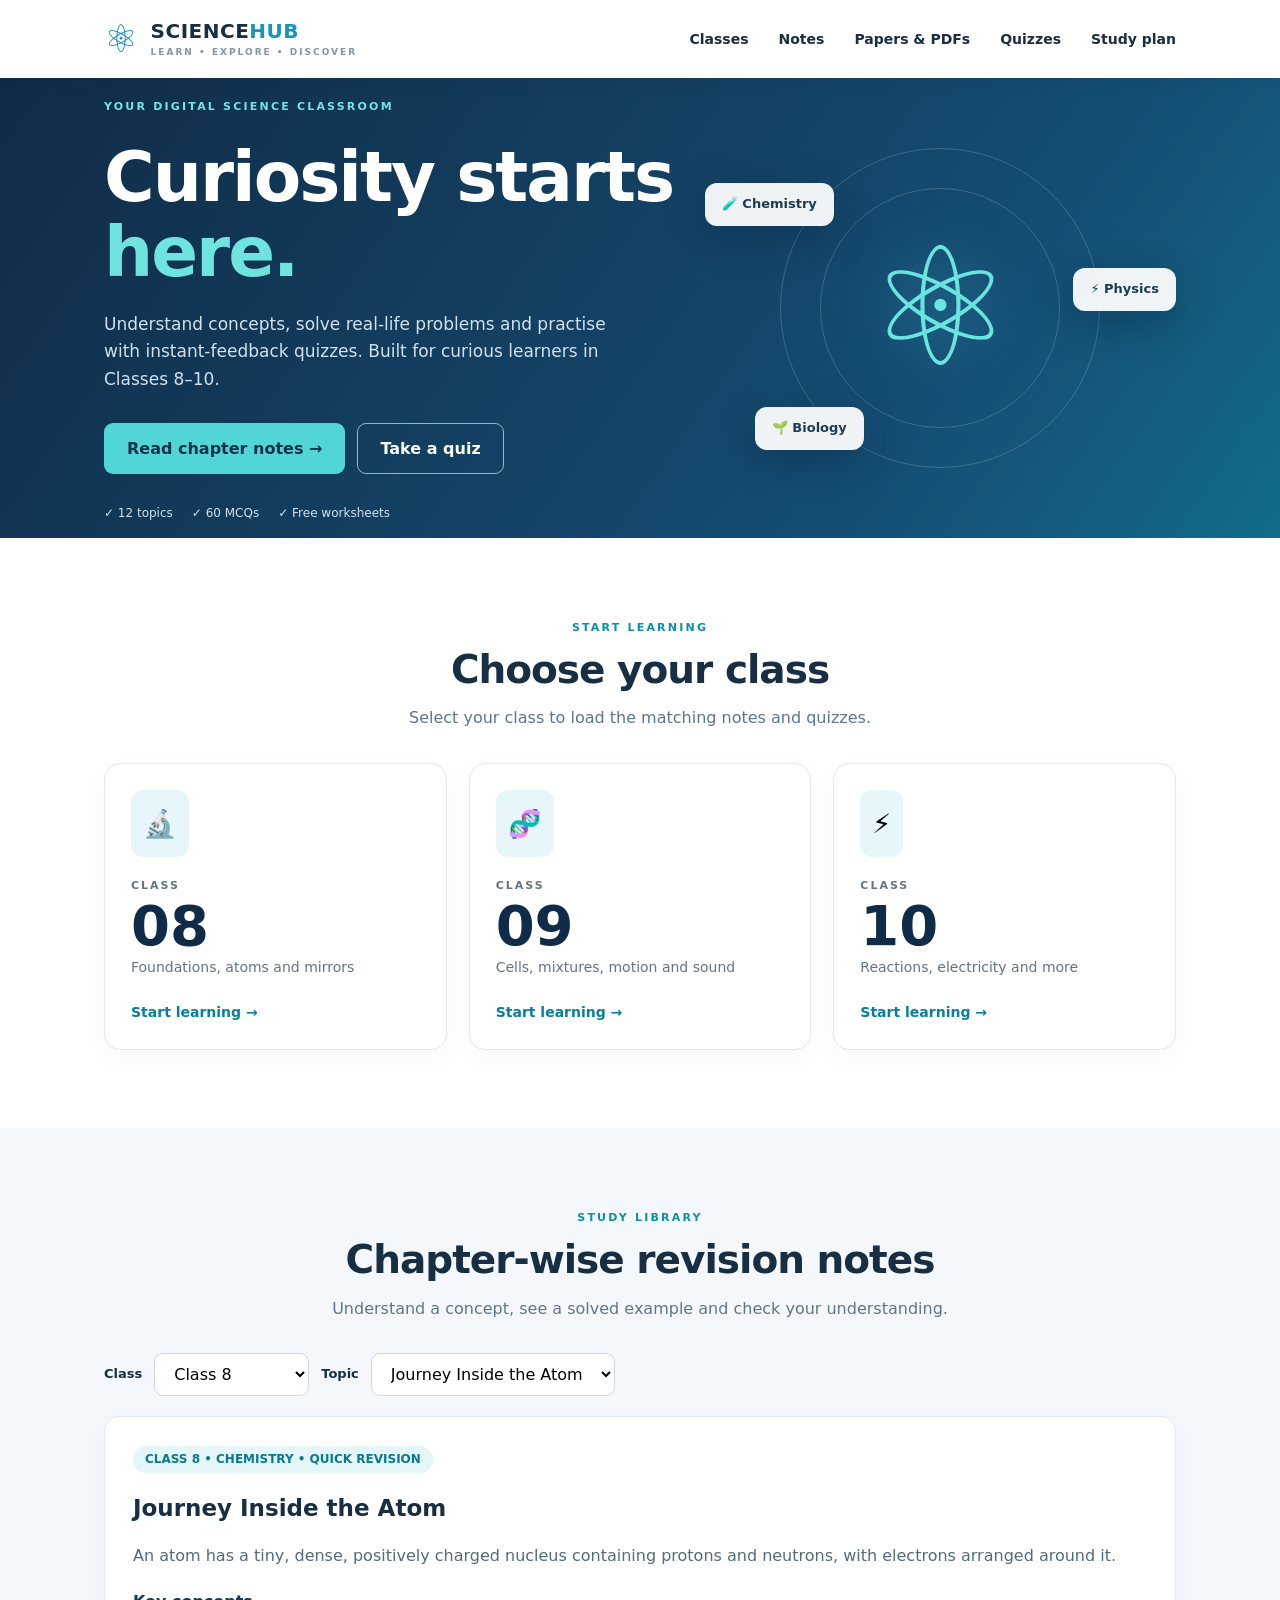
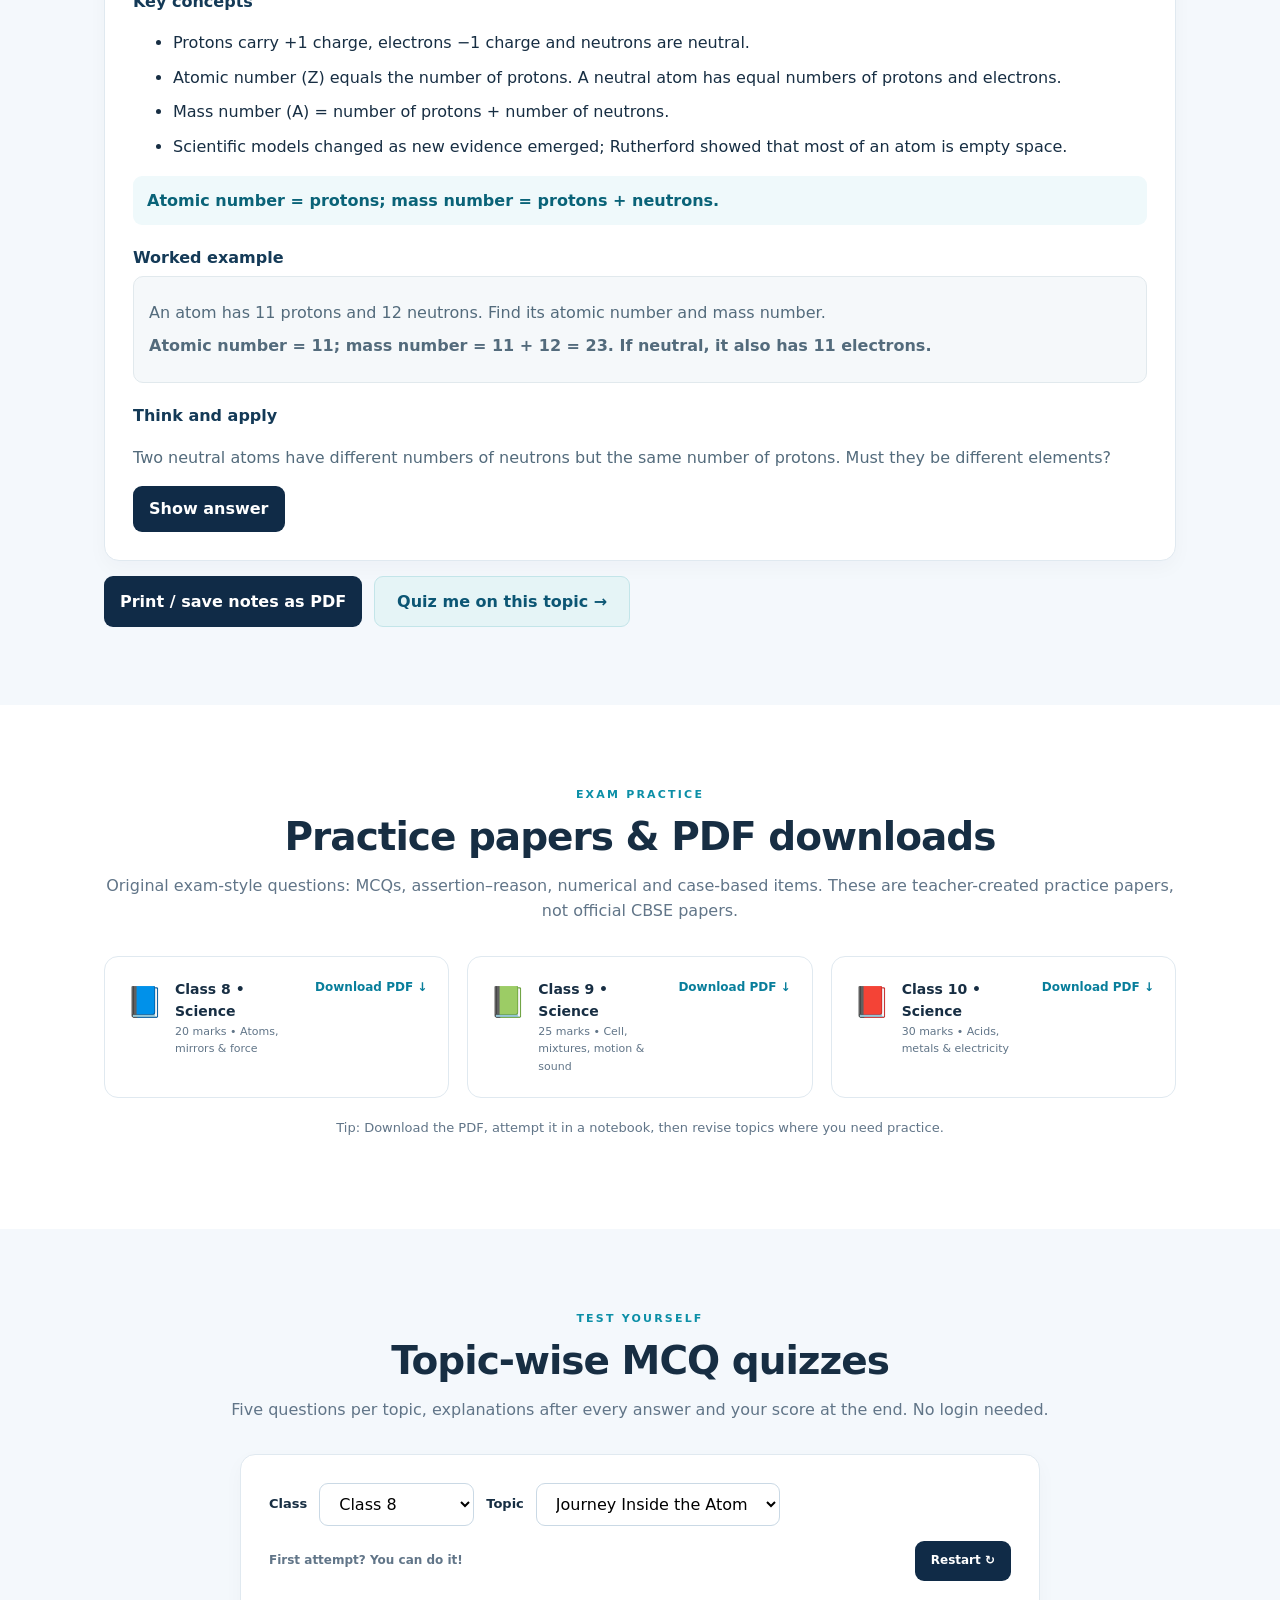
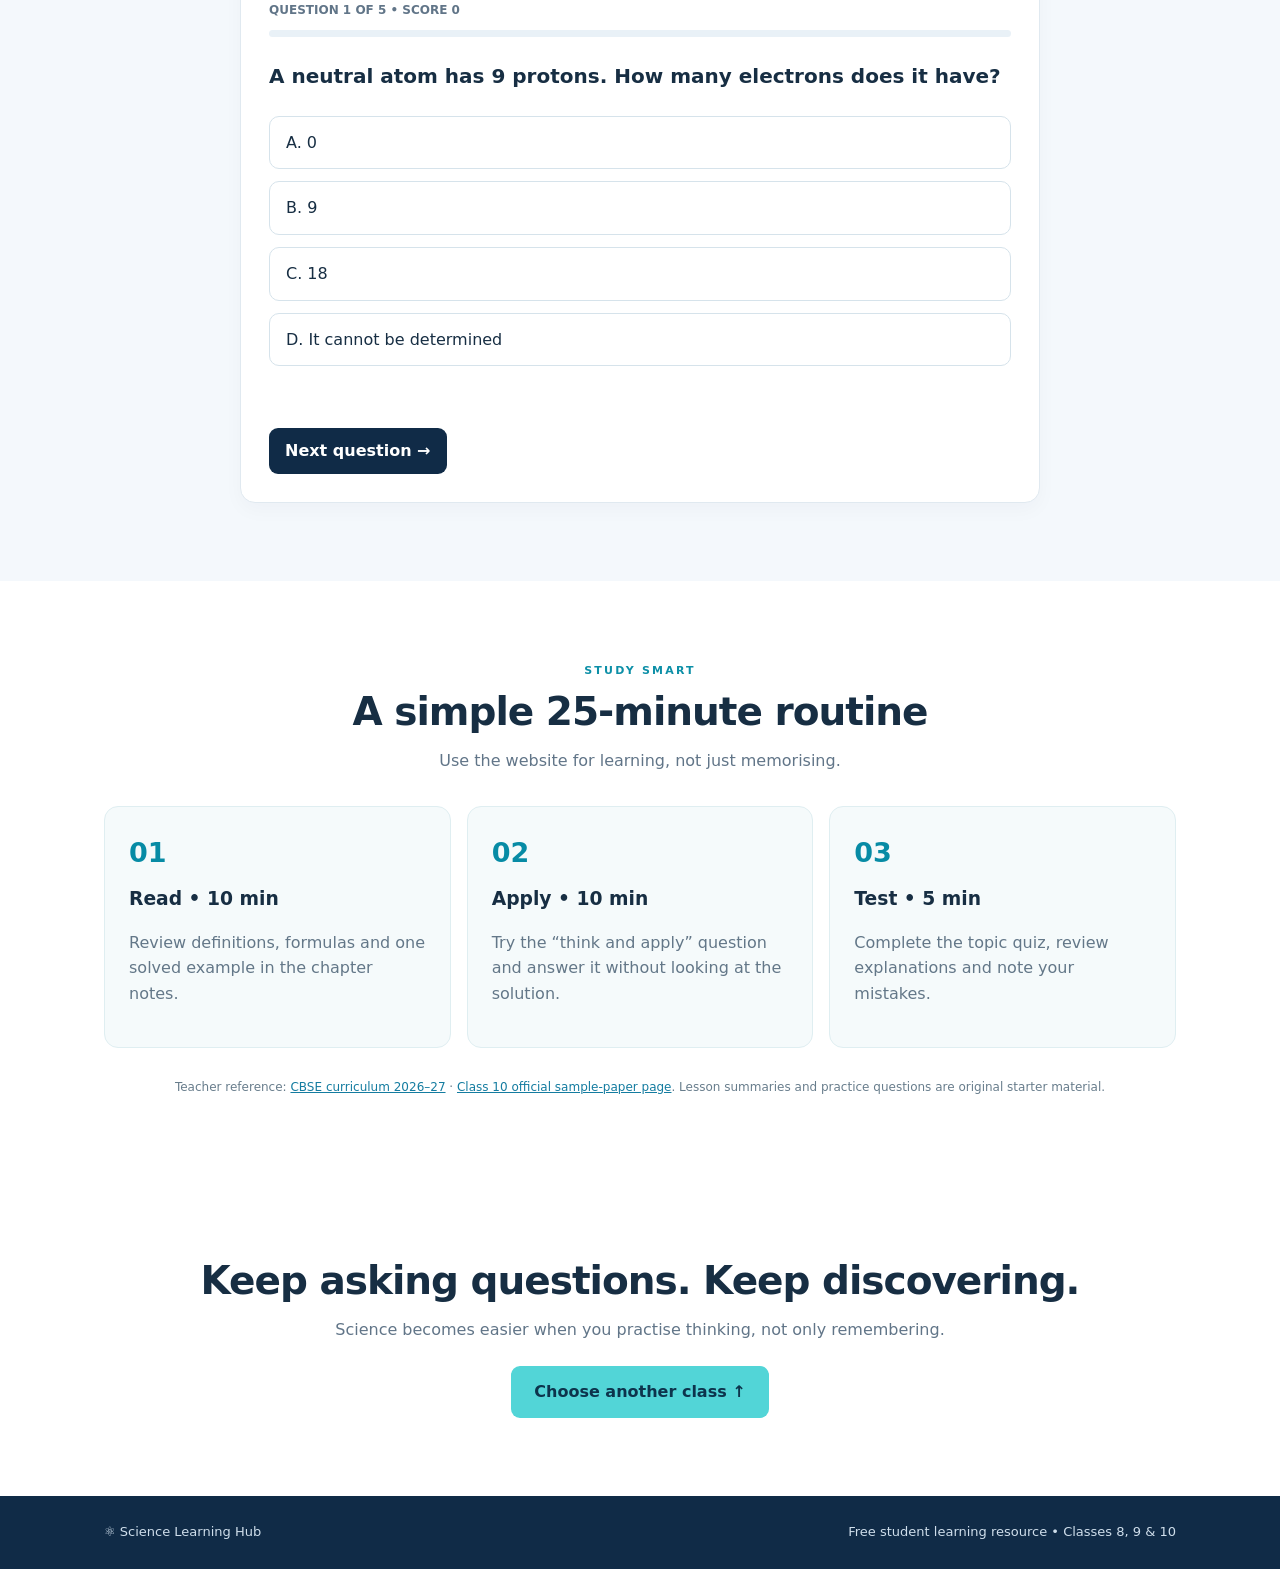
==== index.html @ fb741d49 "Add files via upload" ====
<!doctype html>
<html lang="en"><head><meta charset="utf-8"><meta name="viewport" content="width=device-width, initial-scale=1">
<meta name="theme-color" content="#102b47"><meta name="description" content="Free Science revision notes, original CBSE-style practice papers and interactive quizzes for Classes 8, 9 and 10.">
<title>Science Learning Hub | Classes 8, 9 and 10</title><link rel="stylesheet" href="style.css"></head>
<body>
<a class="skip" href="#classes">Skip to lessons</a>
<header class="top"><div class="wrap nav"><a class="brand" href="#home"><span class="brand-icon" aria-hidden="true">⚛</span><span>SCIENCE<span class="brand-light">HUB</span><small>LEARN • EXPLORE • DISCOVER</small></span></a><button class="menu" id="menu" type="button" aria-label="Toggle navigation" aria-expanded="false">☰</button><nav id="nav" aria-label="Main menu"><a href="#classes">Classes</a><a href="#notes">Notes</a><a href="#papers">Papers & PDFs</a><a href="#quizzes">Quizzes</a><a href="#plan">Study plan</a></nav></div></header>
<main id="home">
<section class="hero"><div class="wrap hero-inner"><div><span class="eyebrow">YOUR DIGITAL SCIENCE CLASSROOM</span><h1>Curiosity starts <em>here.</em></h1><p>Understand concepts, solve real-life problems and practise with instant-feedback quizzes. Built for curious learners in Classes 8–10.</p><div class="actions"><a class="btn primary" href="#notes">Read chapter notes →</a><a class="btn outline" href="#quizzes">Take a quiz</a></div><div class="hero-facts"><span>✓ 12 topics</span><span>✓ 60 MCQs</span><span>✓ Free worksheets</span></div></div><div class="hero-art" aria-hidden="true"><div class="orbit orbit1"></div><div class="orbit orbit2"></div><div class="atom">⚛</div><div class="float-card f1">🧪 Chemistry</div><div class="float-card f2">⚡ Physics</div><div class="float-card f3">🌱 Biology</div></div></div></section>
<section class="wrap section" id="classes"><div class="section-head"><span class="kicker">START LEARNING</span><h2>Choose your class</h2><p>Select your class to load the matching notes and quizzes.</p></div><div class="class-grid"><button type="button" class="class-card" data-class="8"><span class="class-icon">🔬</span><span class="class-label">CLASS</span><strong>08</strong><span>Foundations, atoms and mirrors</span><b>Start learning →</b></button><button type="button" class="class-card" data-class="9"><span class="class-icon">🧬</span><span class="class-label">CLASS</span><strong>09</strong><span>Cells, mixtures, motion and sound</span><b>Start learning →</b></button><button type="button" class="class-card" data-class="10"><span class="class-icon">⚡</span><span class="class-label">CLASS</span><strong>10</strong><span>Reactions, electricity and more</span><b>Start learning →</b></button></div></section>
<section class="band" id="notes"><div class="wrap section"><div class="section-head"><span class="kicker">STUDY LIBRARY</span><h2>Chapter-wise revision notes</h2><p>Understand a concept, see a solved example and check your understanding.</p></div><div class="toolbar"><label for="notesClass">Class</label><select id="notesClass"><option value="8">Class 8</option><option value="9">Class 9</option><option value="10">Class 10</option></select><label for="chapter">Topic</label><select id="chapter"></select></div><article class="content-card" id="notesContent" aria-live="polite"></article><div class="note-actions"><button class="btn small" type="button" id="printNotes">Print / save notes as PDF</button><button class="btn btn-subtle" type="button" id="quizThis">Quiz me on this topic →</button></div></div></section>
<section class="wrap section" id="papers"><div class="section-head"><span class="kicker">EXAM PRACTICE</span><h2>Practice papers & PDF downloads</h2><p>Original exam-style questions: MCQs, assertion–reason, numerical and case-based items. These are teacher-created practice papers, not official CBSE papers.</p></div><div class="paper-grid"><a class="paper-card" href="class8-practice.pdf" download><span>📘</span><div><strong>Class 8 • Science</strong><small>20 marks • Atoms, mirrors & force</small></div><b>Download PDF ↓</b></a><a class="paper-card" href="class9-practice.pdf" download><span>📗</span><div><strong>Class 9 • Science</strong><small>25 marks • Cell, mixtures, motion & sound</small></div><b>Download PDF ↓</b></a><a class="paper-card" href="class10-practice.pdf" download><span>📕</span><div><strong>Class 10 • Science</strong><small>30 marks • Acids, metals & electricity</small></div><b>Download PDF ↓</b></a></div><p class="paper-note">Tip: Download the PDF, attempt it in a notebook, then revise topics where you need practice.</p></section>
<section class="band" id="quizzes"><div class="wrap section"><div class="section-head"><span class="kicker">TEST YOURSELF</span><h2>Topic-wise MCQ quizzes</h2><p>Five questions per topic, explanations after every answer and your score at the end. No login needed.</p></div><div class="quiz-shell"><div class="toolbar"><label for="quizClass">Class</label><select id="quizClass"><option value="8">Class 8</option><option value="9">Class 9</option><option value="10">Class 10</option></select><label for="quizTopic">Topic</label><select id="quizTopic"></select></div><div class="quiz-meta"><span id="bestScore" aria-live="polite"></span><button class="btn small" type="button" id="restart">Restart ↻</button></div><div id="quizContent" aria-live="polite"></div></div></div></section>
<section class="wrap section" id="plan"><div class="section-head"><span class="kicker">STUDY SMART</span><h2>A simple 25-minute routine</h2><p>Use the website for learning, not just memorising.</p></div><div class="steps"><div><strong>01</strong><h3>Read • 10 min</h3><p>Review definitions, formulas and one solved example in the chapter notes.</p></div><div><strong>02</strong><h3>Apply • 10 min</h3><p>Try the “think and apply” question and answer it without looking at the solution.</p></div><div><strong>03</strong><h3>Test • 5 min</h3><p>Complete the topic quiz, review explanations and note your mistakes.</p></div></div><p class="sources">Teacher reference: <a href="https://cbseacademic.nic.in/curriculum_2027.html" target="_blank" rel="noopener noreferrer">CBSE curriculum 2026–27</a> · <a href="https://cbseacademic.nic.in/SQP_CLASSX_2026-27.html" target="_blank" rel="noopener noreferrer">Class 10 official sample-paper page</a>. Lesson summaries and practice questions are original starter material.</p></section>
<section class="closing wrap section"><h2>Keep asking questions. Keep discovering.</h2><p>Science becomes easier when you practise thinking, not only remembering.</p><a class="btn primary" href="#classes">Choose another class ↑</a></section>
</main><footer><div class="wrap foot"><span>⚛ Science Learning Hub</span><span>Free student learning resource • Classes 8, 9 & 10</span></div></footer>
<script src="script.js"></script></body></html>
---- style.css ----
:root{--navy:#102b47;--blue:#1865a6;--cyan:#55d3df;--ink:#172e43;--muted:#617588;--bg:#f4f8fc;--border:#e0e9f0}*{box-sizing:border-box}html{scroll-behavior:smooth}body{margin:0;color:var(--ink);font-family:Inter,ui-sans-serif,system-ui,-apple-system,Segoe UI,Arial,sans-serif;line-height:1.6}a{color:inherit;text-decoration:none}button,select{font:inherit}button{cursor:pointer}.wrap{max-width:1120px;margin:auto;padding:0 24px}.top{background:#fff;position:sticky;top:0;z-index:10;box-shadow:0 2px 18px #102b4710}.nav{height:78px;display:flex;align-items:center;justify-content:space-between}.brand{display:flex;align-items:center;gap:12px;font-size:20px;font-weight:900;letter-spacing:.5px;line-height:1}.brand-icon{font-size:38px;color:#0b8ac0}.brand-light{color:#1595b8}.brand small{display:block;font-size:9px;color:#8495a4;letter-spacing:2px;margin-top:7px}.nav nav{display:flex;gap:30px;font-size:14px;font-weight:650}.nav nav a:hover{color:var(--blue)}.menu{display:none;background:none;border:0;font-size:26px}.hero{background:linear-gradient(125deg,#102b47,#154d73 72%,#126c88);color:white;overflow:hidden}.hero-inner{display:grid;grid-template-columns:1.1fr .9fr;align-items:center;min-height:460px;gap:25px}.eyebrow,.kicker{font-size:11px;letter-spacing:2.2px;font-weight:800}.eyebrow{color:#74e4e5}.hero h1{font-size:clamp(42px,5.4vw,70px);line-height:1.08;letter-spacing:-2px;margin:22px 0}.hero h1 em{color:#6fe3df;font-style:normal}.hero p{font-size:17px;max-width:530px;color:#d0e2ef}.actions{display:flex;gap:12px;flex-wrap:wrap;margin:30px 0}.btn{border-radius:9px;padding:12px 22px;font-weight:750;display:inline-block;border:1px solid transparent}.btn.primary{background:#52d5d7;color:#0d344c}.btn.outline{border-color:#9bb4c9;color:white}.btn.small{padding:9px 15px;background:var(--navy);color:white}.hero-facts{display:flex;gap:19px;flex-wrap:wrap;font-size:12px;color:#d0e2ef}.hero-art{height:360px;position:relative;display:grid;place-items:center}.atom{font-size:165px;color:#6ae4e1;text-shadow:0 0 55px #49c7de70;z-index:1}.orbit{border:1px solid #ffffff2e;border-radius:50%;position:absolute;width:320px;height:320px}.orbit2{width:240px;height:240px}.float-card{position:absolute;background:#ffffffee;color:#1b3c54;padding:11px 17px;border-radius:12px;box-shadow:0 12px 40px #001b3050;font-size:13px;font-weight:800;z-index:2}.f1{top:55px;left:0}.f2{right:0;top:140px}.f3{bottom:38px;left:50px}.section{padding-top:75px;padding-bottom:78px;scroll-margin-top:75px}.section-head{text-align:center;margin-bottom:32px}.kicker{color:#0c8fa7}.section h2{font-size:clamp(28px,3.6vw,39px);line-height:1.2;margin:8px 0 12px;letter-spacing:-1px}.section-head p,.closing p{color:var(--muted);margin:0}.class-grid{display:grid;grid-template-columns:repeat(3,1fr);gap:22px}.class-card{border:1px solid var(--border);background:white;border-radius:16px;text-align:left;padding:26px;display:flex;flex-direction:column;align-items:flex-start;box-shadow:0 8px 26px #102b4708;transition:transform .2s,box-shadow .2s}.class-card:hover,.class-card:focus-visible{transform:translateY(-4px);box-shadow:0 14px 30px #102b471b}.class-icon{background:#e7f6fa;border-radius:12px;padding:12px;font-size:27px}.class-label{font-size:11px;color:var(--muted);font-weight:800;letter-spacing:2px;margin-top:20px}.class-card strong{font-size:56px;line-height:1.1;color:var(--navy)}.class-card>span:nth-last-child(2){color:var(--muted);font-size:14px}.class-card b{color:#087f9d;margin-top:22px;font-size:14px}.band{background:var(--bg)}.toolbar{display:flex;align-items:center;gap:12px;flex-wrap:wrap;margin-bottom:20px}.toolbar label{font-size:13px;font-weight:750}.toolbar select{border:1px solid #cad9e5;background:white;padding:10px 15px;border-radius:9px;min-width:155px;max-width:100%}.content-card,.quiz-shell{background:white;border:1px solid var(--border);border-radius:15px;padding:28px;box-shadow:0 7px 20px #102b4708}.content-card h3{font-size:23px;margin:0 0 12px}.content-card h4{margin-bottom:5px}.content-card p{color:#536b7c}.content-card li{margin:9px 0}.note-tag{display:inline-block;background:#e4f6f7;color:#087a90;border-radius:30px;padding:4px 12px;font-size:12px;font-weight:800;margin-bottom:12px}.paper-grid{display:grid;grid-template-columns:repeat(3,1fr);gap:18px}.paper-card{border:1px solid var(--border);padding:21px;border-radius:14px;display:flex;align-items:center;gap:12px;min-width:0}.paper-card:hover{border-color:#27a6b9;background:#f2fbfc}.paper-card>span{font-size:30px}.paper-card div{flex:1;min-width:0}.paper-card strong{display:block;font-size:14px}.paper-card small{display:block;color:var(--muted);font-size:11px}.paper-card b{color:#087e9b;font-size:12px;white-space:nowrap}.quiz-shell{max-width:800px;margin:auto}.quiz-progress{font-size:12px;color:var(--muted);font-weight:800;margin-bottom:10px}.progress-track{height:7px;background:#e9f1f7;border-radius:30px;overflow:hidden;margin-bottom:23px}.progress-fill{height:100%;background:#21afba;transition:width .2s}.question{font-size:20px;font-weight:800;margin-bottom:18px}.option{width:100%;text-align:left;background:white;border:1px solid #d6e3eb;border-radius:10px;padding:13px 16px;margin:6px 0;color:var(--ink)}.option:hover:not(:disabled){border-color:#139db3;background:#f2fcfc}.option.correct{background:#e2f7e8;border-color:#39a35a}.option.wrong{background:#fff0ed;border-color:#dd7566}.option:disabled{cursor:default}.feedback{margin:16px 0;font-weight:750}.feedback.good{color:#178144}.feedback.bad{color:#ad443a}.score{text-align:center}.closing{text-align:center}.closing .btn{margin-top:24px}footer{background:var(--navy);color:#cfdeeb;padding:26px 0;font-size:13px}.foot{display:flex;justify-content:space-between;gap:20px;flex-wrap:wrap}@media(max-width:760px){.nav{height:66px}.menu{display:block}.nav nav{display:none;position:absolute;top:66px;left:0;right:0;background:white;padding:20px 24px;flex-direction:column;gap:16px;box-shadow:0 12px 18px #102b4717}.nav nav.open{display:flex}.hero-inner{grid-template-columns:1fr;padding-top:55px;padding-bottom:48px}.hero-art{display:none}.hero h1{letter-spacing:-1px}.section{padding-top:52px;padding-bottom:55px}.class-grid,.paper-grid{grid-template-columns:1fr}.class-card{padding:20px}.class-card strong{font-size:45px}.toolbar{align-items:stretch}.toolbar select{flex:1}.content-card,.quiz-shell{padding:20px}.paper-card{padding:17px}.hero-facts{gap:10px}}

/* Version 2: student learning tools and improved mobile readability */
.skip{position:absolute;left:-10000px;top:auto}.skip:focus{left:15px;top:15px;background:white;color:#123;padding:10px;z-index:100}
.paper-grid{grid-template-columns:repeat(3,minmax(0,1fr))}.paper-card{align-items:flex-start;flex-wrap:wrap}.paper-card div{min-width:120px}.paper-card b{margin-left:auto}.paper-note{color:var(--muted);font-size:13px;margin-top:20px;text-align:center}
.note-actions{display:flex;gap:12px;flex-wrap:wrap;margin-top:15px}.btn-subtle{color:#0c5674;background:#e5f4f6;border:1px solid #c3e5e9}.content-card .answer-card{background:#eff9f9;border-left:3px solid #17a5b5;padding:12px 15px;border-radius:7px;color:#1a495b}.content-card .answer-card p{margin:6px 0}.content-card .answer-card[hidden]{display:none}.content-card .key-equation{font-weight:700;color:#0a6378;background:#eff9fb;padding:12px 14px;border-radius:9px}.content-card h4{color:#143a57;margin-top:20px}.content-card .example{background:#f5f8fa;padding:15px;border-radius:10px;border:1px solid #e1e9ed}.content-card .example p{margin:8px 0}.content-card li{line-height:1.6}.content-card h3{margin:5px 0 12px}.quiz-meta{display:flex;align-items:center;justify-content:space-between;gap:12px;margin:-5px 0 20px;color:#617588;font-size:12px}.quiz-meta #bestScore{font-weight:700}.quiz-shell .option:focus-visible,.class-card:focus-visible,.btn:focus-visible{outline:3px solid #2abcc6;outline-offset:3px}.feedback{line-height:1.6;padding:12px 14px;border-radius:8px}.feedback.good{background:#edf8f0}.feedback.bad{background:#fff2ef}.quiz-review{border-top:1px solid #dce6ed;padding-top:12px;margin-top:20px}.quiz-review details{margin-bottom:8px;padding:10px 12px;border-radius:8px;border:1px solid #dce6ed}.quiz-review summary{cursor:pointer;font-weight:650}.quiz-review p{margin:8px 0}.steps{display:grid;grid-template-columns:repeat(3,1fr);gap:16px}.steps>div{background:#f5fafb;border:1px solid #dfeef1;border-radius:14px;padding:24px}.steps strong{color:#078ba5;font-size:27px}.steps h3{margin:10px 0}.steps p{color:#637788}.sources{font-size:12px;color:#687d8c;margin:30px 0 0;text-align:center}.sources a{color:#147ca0;text-decoration:underline}.quiz-results h3{font-size:25px;margin:10px 0}.btn:disabled{opacity:.6;cursor:default}
@media(max-width:850px){.paper-grid,.steps{grid-template-columns:1fr}.paper-card b{margin-left:auto}.nav nav{gap:12px}}
@media(max-width:760px){.hero-inner{padding-top:40px;padding-bottom:40px}.hero h1{font-size:clamp(36px,9vw,54px)}.hero p{font-size:16px}.hero-facts{gap:12px}.toolbar{display:grid;grid-template-columns:auto minmax(0,1fr)}.toolbar label{align-self:center}.toolbar select{width:100%;min-width:0}.quiz-meta{margin-top:12px}.question{font-size:18px}.content-card{padding:21px}.note-actions .btn{width:100%;text-align:center}}
@media print{header,footer,.hero,#classes,#papers,#quizzes,#plan,.closing,.section-head,.toolbar,.note-actions,.skip{display:none!important}#notes{display:block!important;background:white!important}#notes .section{padding:0!important;margin:0!important}#notesContent{border:0;box-shadow:none;padding:0;max-width:none}#notesContent .answer-card[hidden]{display:block!important}#notesContent button{display:none!important}body{color:#111;font-family:Georgia,serif;font-size:12pt}#notesContent h3{font-size:20pt}#notesContent h4{font-size:14pt}#notesContent p{color:#222}#notesContent .key-equation{border:1px solid #ddd;background:white;color:#111}}
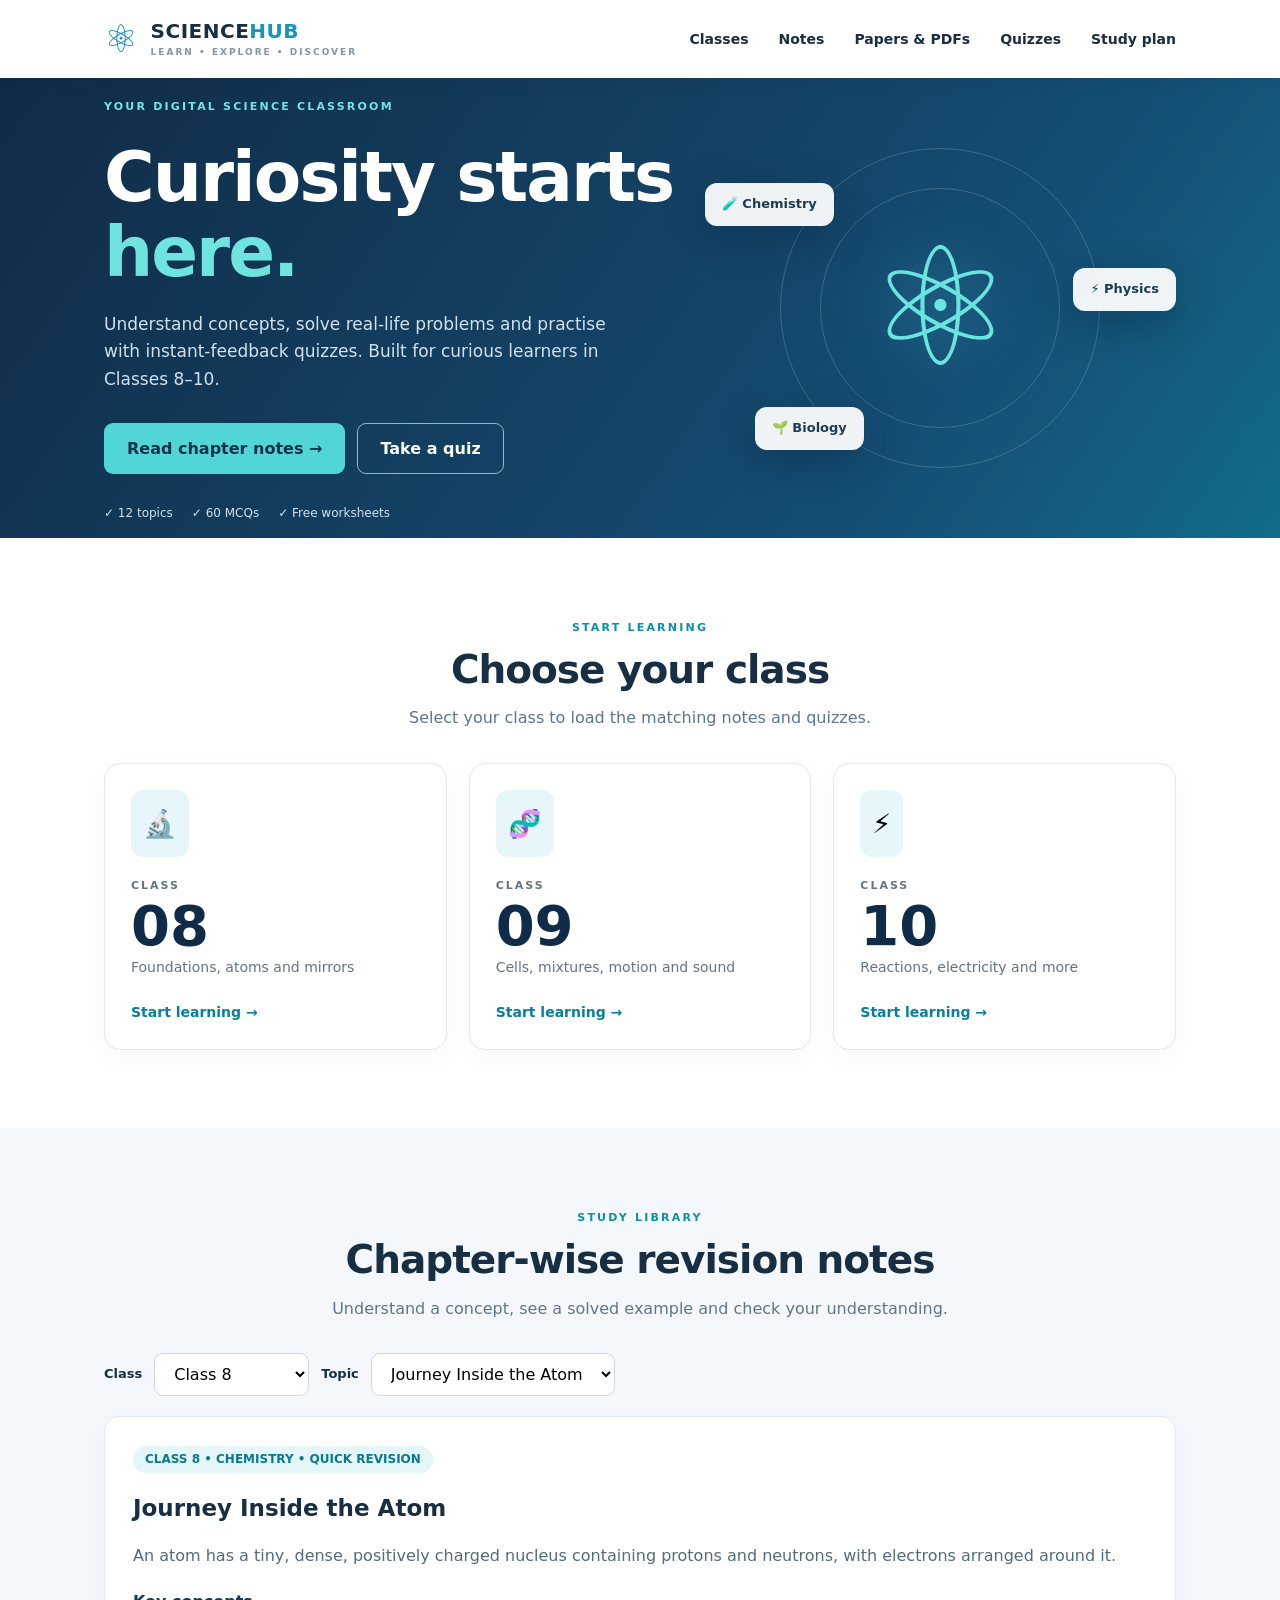
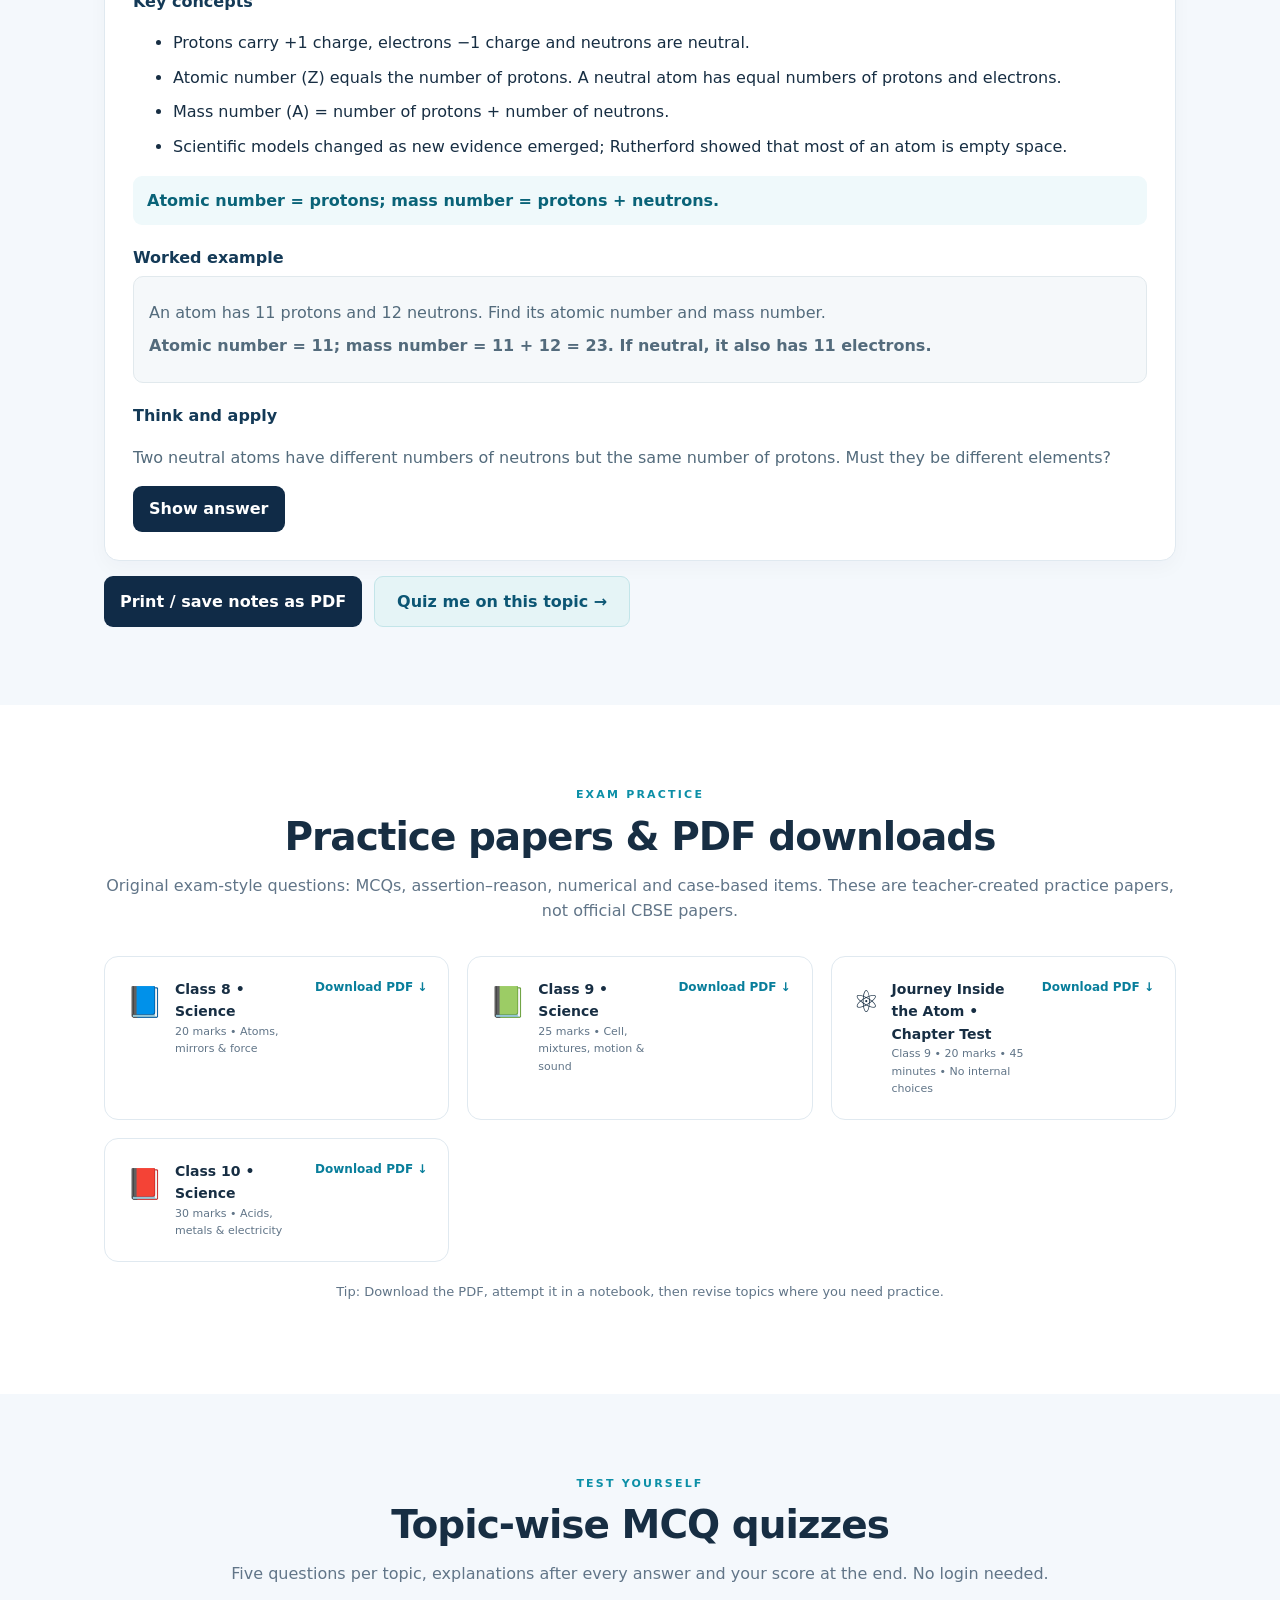
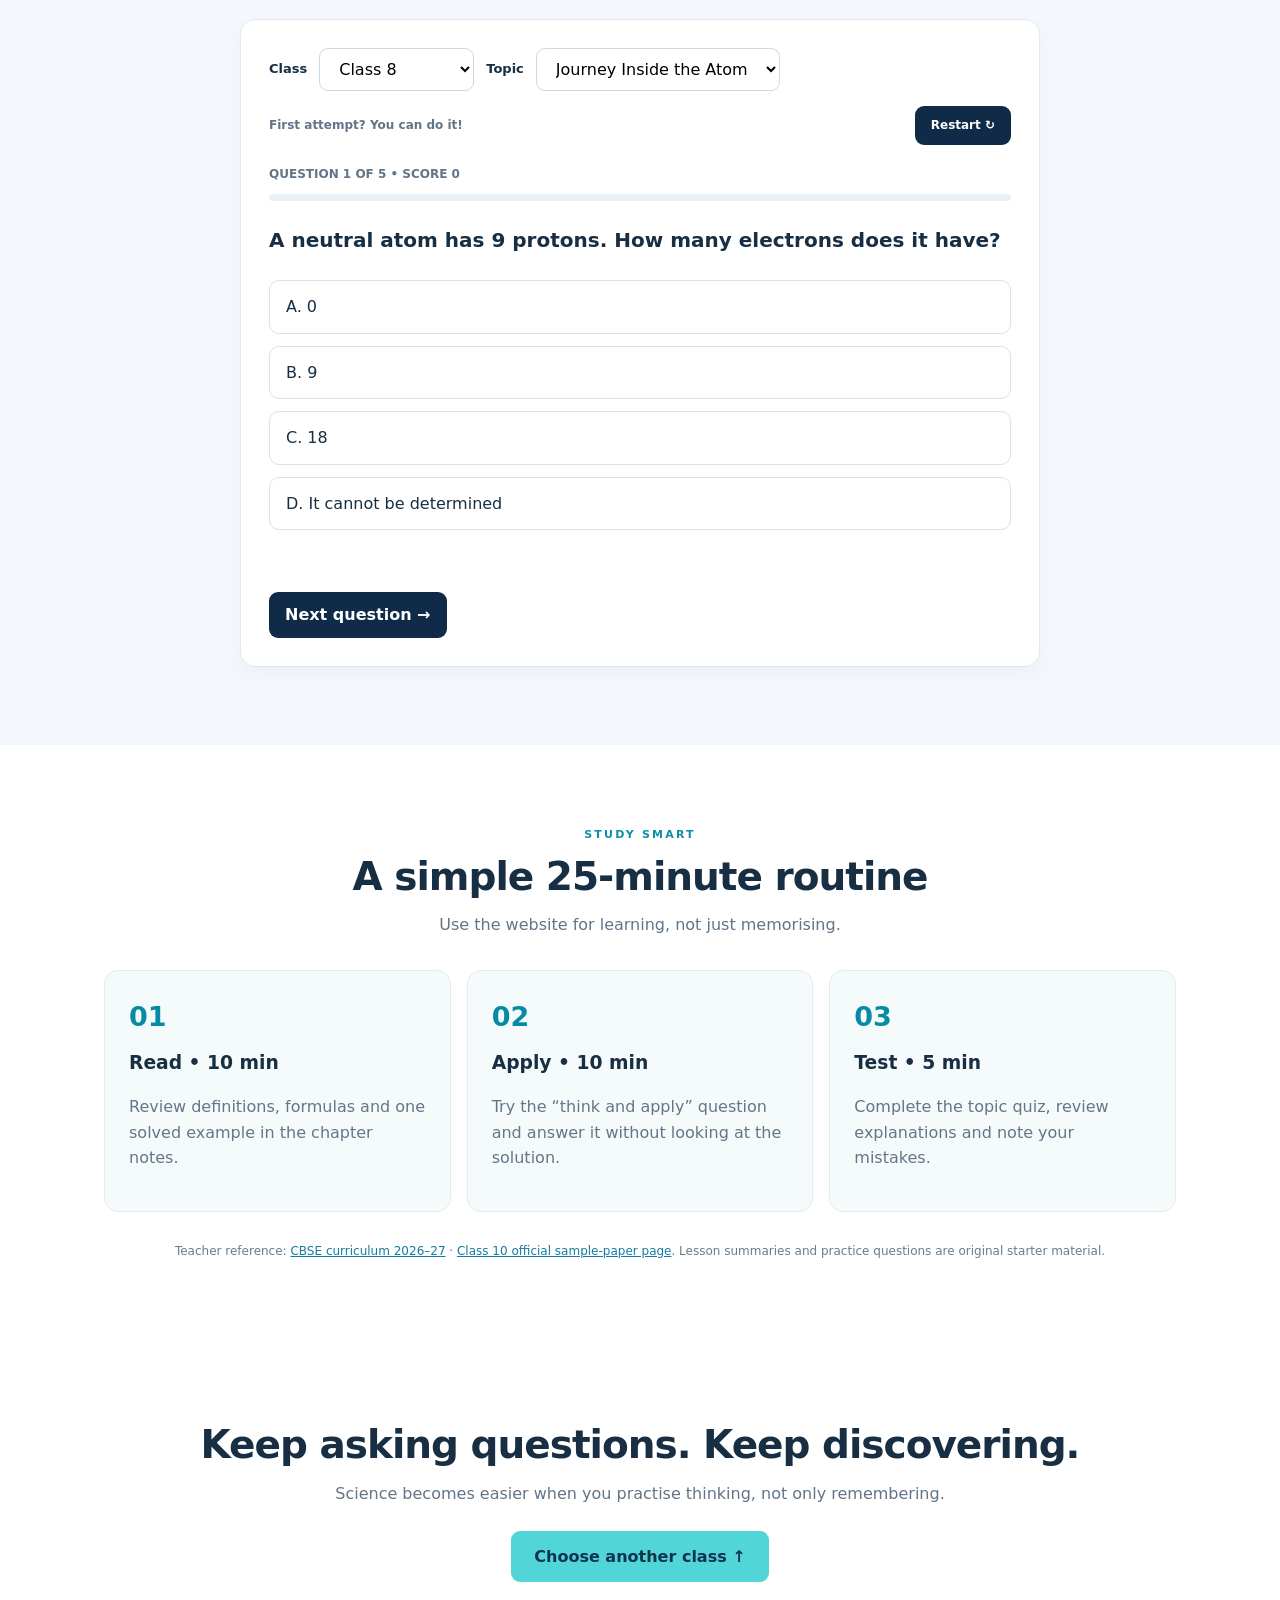
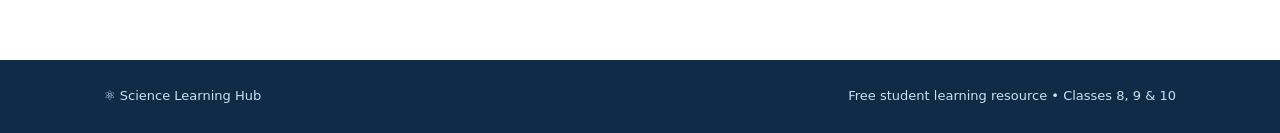
==== commit 3d38c3ea: "Add files via upload" ====
--- a/index.html
+++ b/index.html
@@ -9,7 +9,7 @@
 <section class="hero"><div class="wrap hero-inner"><div><span class="eyebrow">YOUR DIGITAL SCIENCE CLASSROOM</span><h1>Curiosity starts <em>here.</em></h1><p>Understand concepts, solve real-life problems and practise with instant-feedback quizzes. Built for curious learners in Classes 8–10.</p><div class="actions"><a class="btn primary" href="#notes">Read chapter notes →</a><a class="btn outline" href="#quizzes">Take a quiz</a></div><div class="hero-facts"><span>✓ 12 topics</span><span>✓ 60 MCQs</span><span>✓ Free worksheets</span></div></div><div class="hero-art" aria-hidden="true"><div class="orbit orbit1"></div><div class="orbit orbit2"></div><div class="atom">⚛</div><div class="float-card f1">🧪 Chemistry</div><div class="float-card f2">⚡ Physics</div><div class="float-card f3">🌱 Biology</div></div></div></section>
 <section class="wrap section" id="classes"><div class="section-head"><span class="kicker">START LEARNING</span><h2>Choose your class</h2><p>Select your class to load the matching notes and quizzes.</p></div><div class="class-grid"><button type="button" class="class-card" data-class="8"><span class="class-icon">🔬</span><span class="class-label">CLASS</span><strong>08</strong><span>Foundations, atoms and mirrors</span><b>Start learning →</b></button><button type="button" class="class-card" data-class="9"><span class="class-icon">🧬</span><span class="class-label">CLASS</span><strong>09</strong><span>Cells, mixtures, motion and sound</span><b>Start learning →</b></button><button type="button" class="class-card" data-class="10"><span class="class-icon">⚡</span><span class="class-label">CLASS</span><strong>10</strong><span>Reactions, electricity and more</span><b>Start learning →</b></button></div></section>
 <section class="band" id="notes"><div class="wrap section"><div class="section-head"><span class="kicker">STUDY LIBRARY</span><h2>Chapter-wise revision notes</h2><p>Understand a concept, see a solved example and check your understanding.</p></div><div class="toolbar"><label for="notesClass">Class</label><select id="notesClass"><option value="8">Class 8</option><option value="9">Class 9</option><option value="10">Class 10</option></select><label for="chapter">Topic</label><select id="chapter"></select></div><article class="content-card" id="notesContent" aria-live="polite"></article><div class="note-actions"><button class="btn small" type="button" id="printNotes">Print / save notes as PDF</button><button class="btn btn-subtle" type="button" id="quizThis">Quiz me on this topic →</button></div></div></section>
-<section class="wrap section" id="papers"><div class="section-head"><span class="kicker">EXAM PRACTICE</span><h2>Practice papers & PDF downloads</h2><p>Original exam-style questions: MCQs, assertion–reason, numerical and case-based items. These are teacher-created practice papers, not official CBSE papers.</p></div><div class="paper-grid"><a class="paper-card" href="class8-practice.pdf" download><span>📘</span><div><strong>Class 8 • Science</strong><small>20 marks • Atoms, mirrors & force</small></div><b>Download PDF ↓</b></a><a class="paper-card" href="class9-practice.pdf" download><span>📗</span><div><strong>Class 9 • Science</strong><small>25 marks • Cell, mixtures, motion & sound</small></div><b>Download PDF ↓</b></a><a class="paper-card" href="class10-practice.pdf" download><span>📕</span><div><strong>Class 10 • Science</strong><small>30 marks • Acids, metals & electricity</small></div><b>Download PDF ↓</b></a></div><p class="paper-note">Tip: Download the PDF, attempt it in a notebook, then revise topics where you need practice.</p></section>
+<section class="wrap section" id="papers"><div class="section-head"><span class="kicker">EXAM PRACTICE</span><h2>Practice papers & PDF downloads</h2><p>Original exam-style questions: MCQs, assertion–reason, numerical and case-based items. These are teacher-created practice papers, not official CBSE papers.</p></div><div class="paper-grid"><a class="paper-card" href="class8-practice.pdf" download><span>📘</span><div><strong>Class 8 • Science</strong><small>20 marks • Atoms, mirrors & force</small></div><b>Download PDF ↓</b></a><a class="paper-card" href="class9-practice.pdf" download><span>📗</span><div><strong>Class 9 • Science</strong><small>25 marks • Cell, mixtures, motion & sound</small></div><b>Download PDF ↓</b></a><a class="paper-card" href="journey-inside-the-atom-20-marks.pdf" download><span>⚛️</span><div><strong>Journey Inside the Atom • Chapter Test</strong><small>Class 9 • 20 marks • 45 minutes • No internal choices</small></div><b>Download PDF ↓</b></a><a class="paper-card" href="class10-practice.pdf" download><span>📕</span><div><strong>Class 10 • Science</strong><small>30 marks • Acids, metals & electricity</small></div><b>Download PDF ↓</b></a></div><p class="paper-note">Tip: Download the PDF, attempt it in a notebook, then revise topics where you need practice.</p></section>
 <section class="band" id="quizzes"><div class="wrap section"><div class="section-head"><span class="kicker">TEST YOURSELF</span><h2>Topic-wise MCQ quizzes</h2><p>Five questions per topic, explanations after every answer and your score at the end. No login needed.</p></div><div class="quiz-shell"><div class="toolbar"><label for="quizClass">Class</label><select id="quizClass"><option value="8">Class 8</option><option value="9">Class 9</option><option value="10">Class 10</option></select><label for="quizTopic">Topic</label><select id="quizTopic"></select></div><div class="quiz-meta"><span id="bestScore" aria-live="polite"></span><button class="btn small" type="button" id="restart">Restart ↻</button></div><div id="quizContent" aria-live="polite"></div></div></div></section>
 <section class="wrap section" id="plan"><div class="section-head"><span class="kicker">STUDY SMART</span><h2>A simple 25-minute routine</h2><p>Use the website for learning, not just memorising.</p></div><div class="steps"><div><strong>01</strong><h3>Read • 10 min</h3><p>Review definitions, formulas and one solved example in the chapter notes.</p></div><div><strong>02</strong><h3>Apply • 10 min</h3><p>Try the “think and apply” question and answer it without looking at the solution.</p></div><div><strong>03</strong><h3>Test • 5 min</h3><p>Complete the topic quiz, review explanations and note your mistakes.</p></div></div><p class="sources">Teacher reference: <a href="https://cbseacademic.nic.in/curriculum_2027.html" target="_blank" rel="noopener noreferrer">CBSE curriculum 2026–27</a> · <a href="https://cbseacademic.nic.in/SQP_CLASSX_2026-27.html" target="_blank" rel="noopener noreferrer">Class 10 official sample-paper page</a>. Lesson summaries and practice questions are original starter material.</p></section>
 <section class="closing wrap section"><h2>Keep asking questions. Keep discovering.</h2><p>Science becomes easier when you practise thinking, not only remembering.</p><a class="btn primary" href="#classes">Choose another class ↑</a></section>
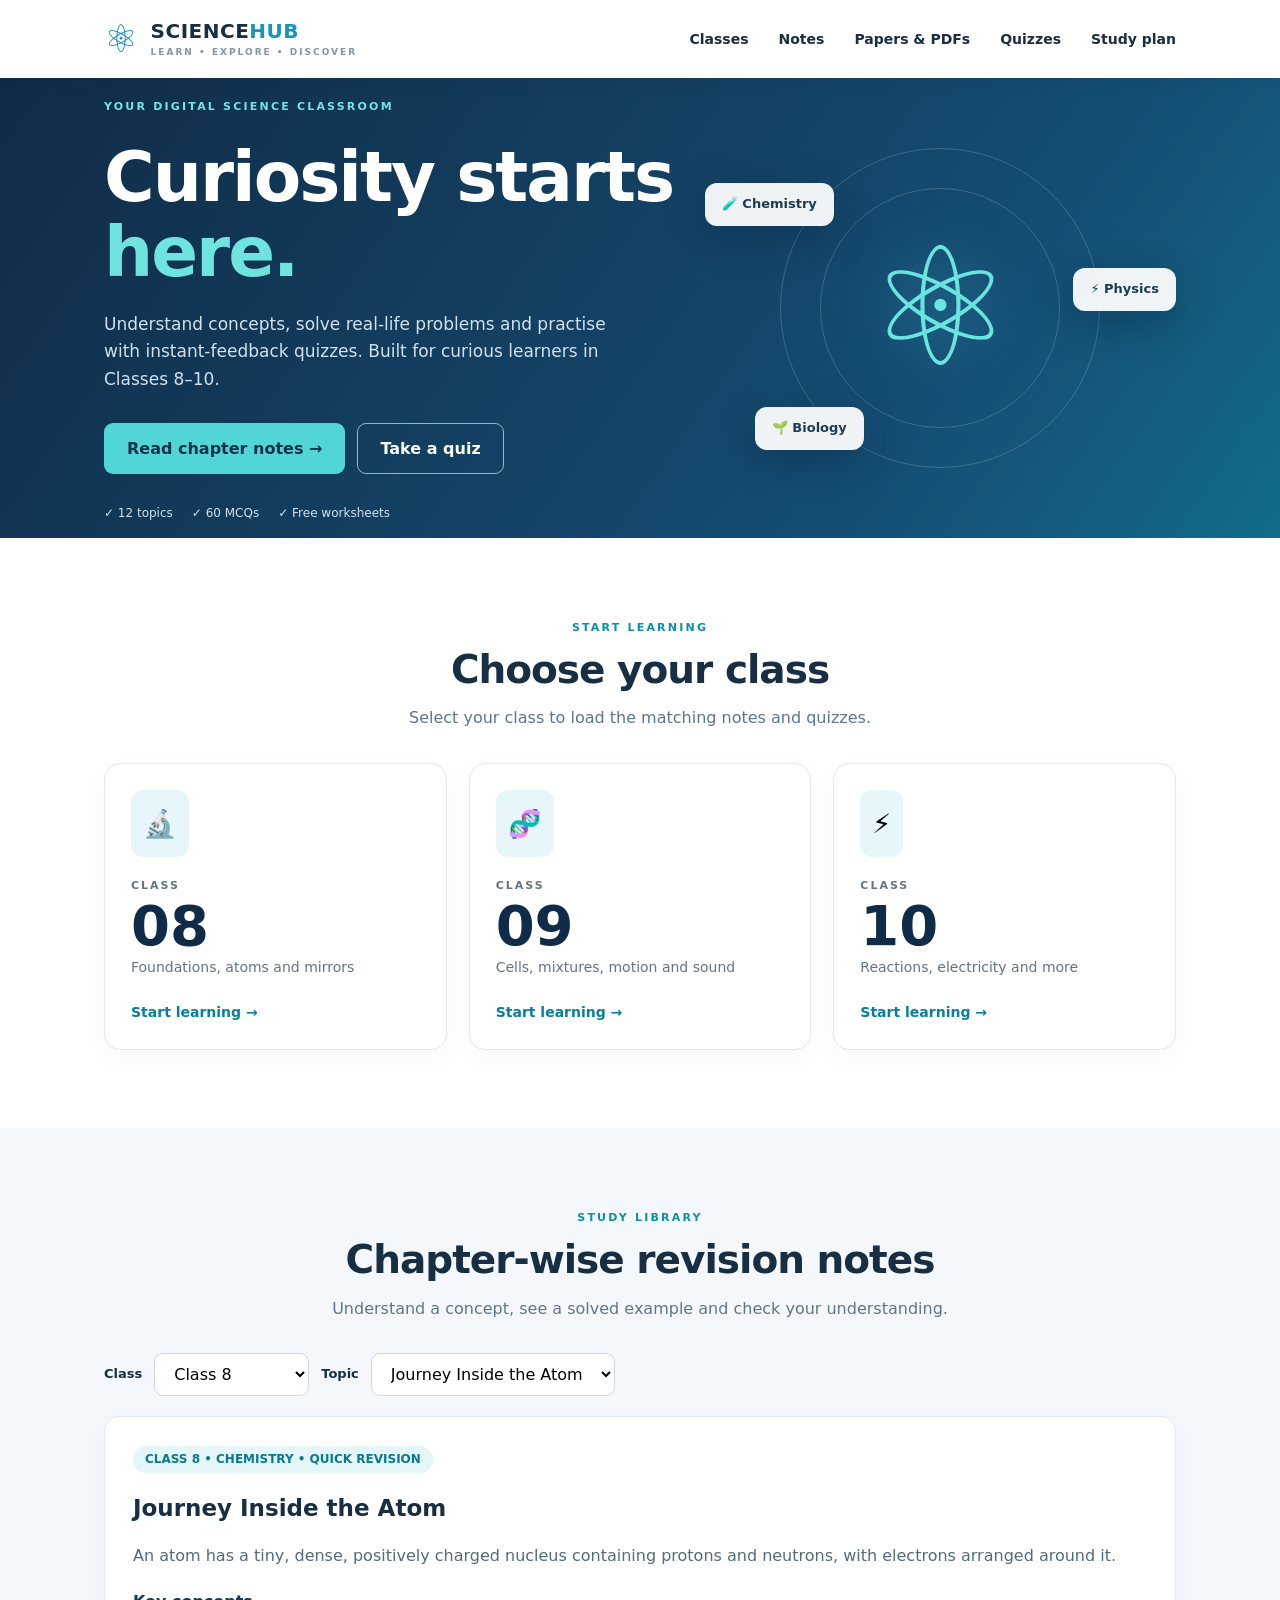
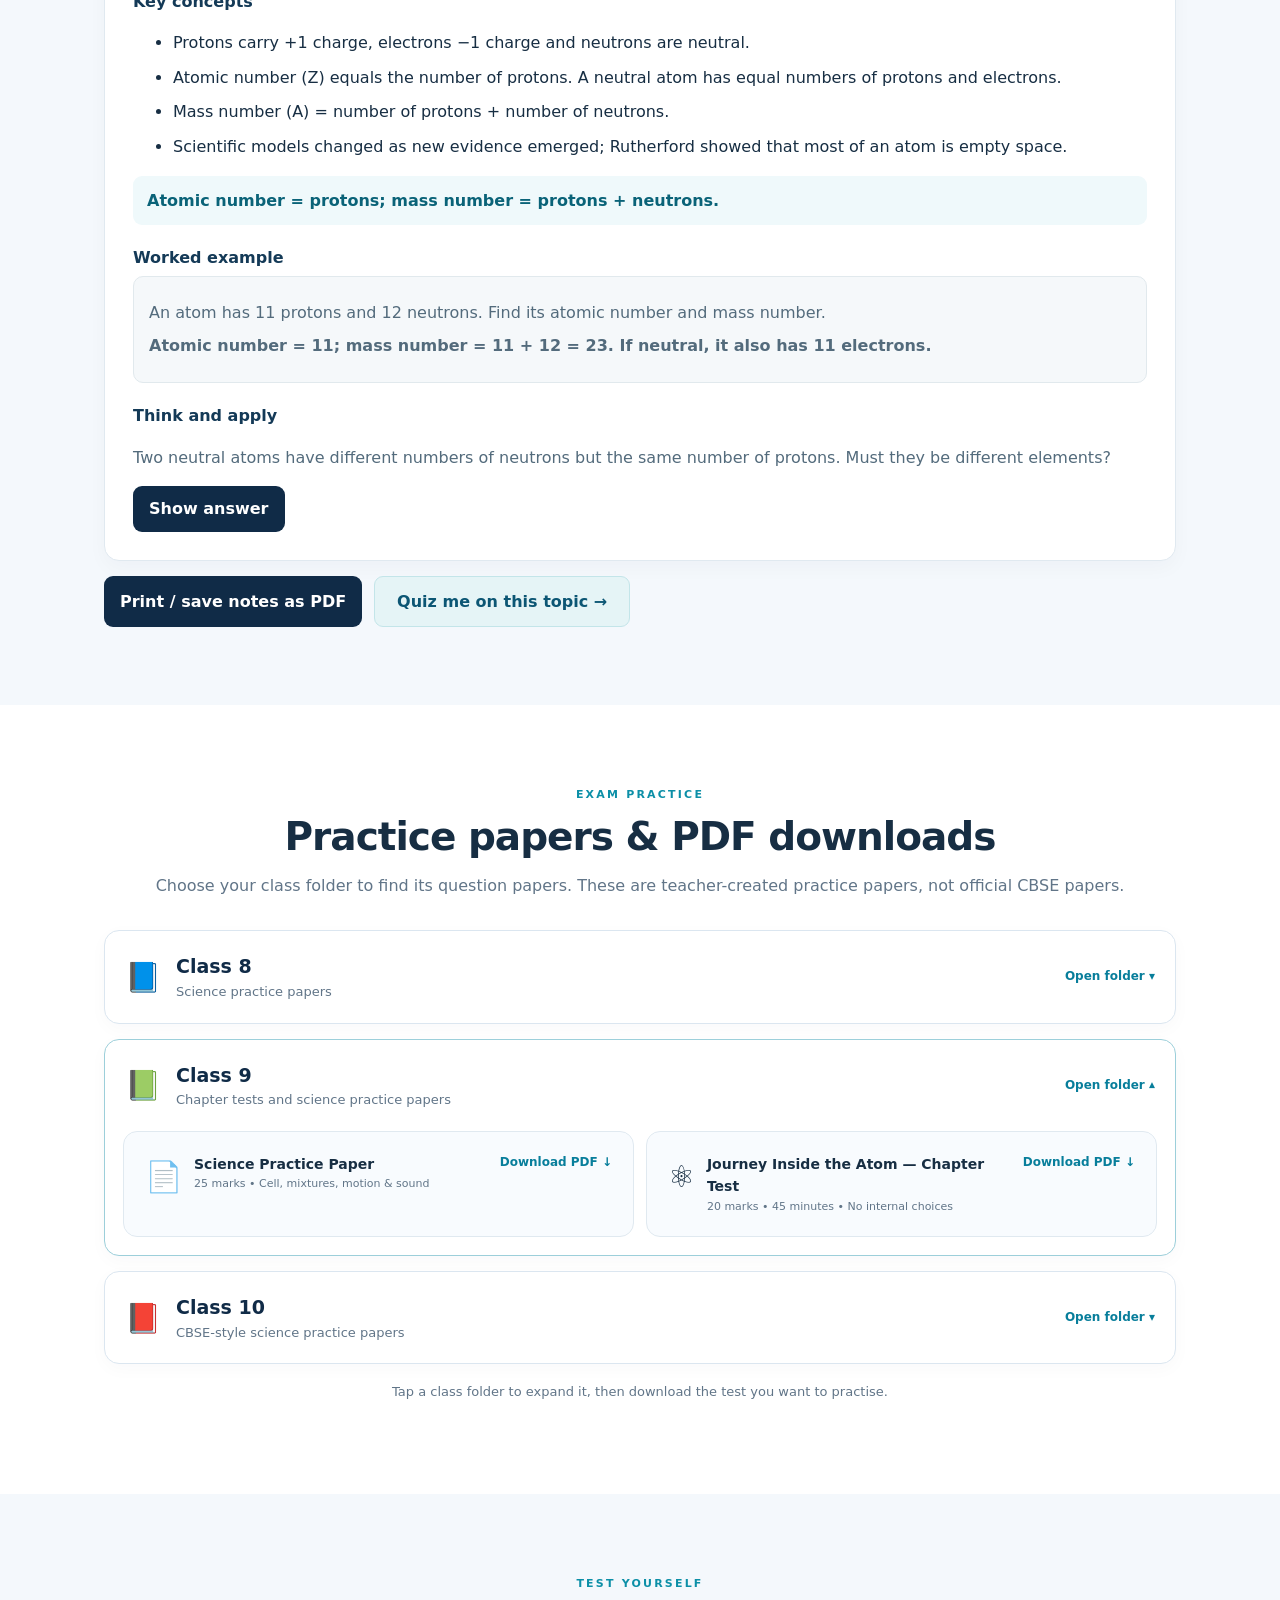
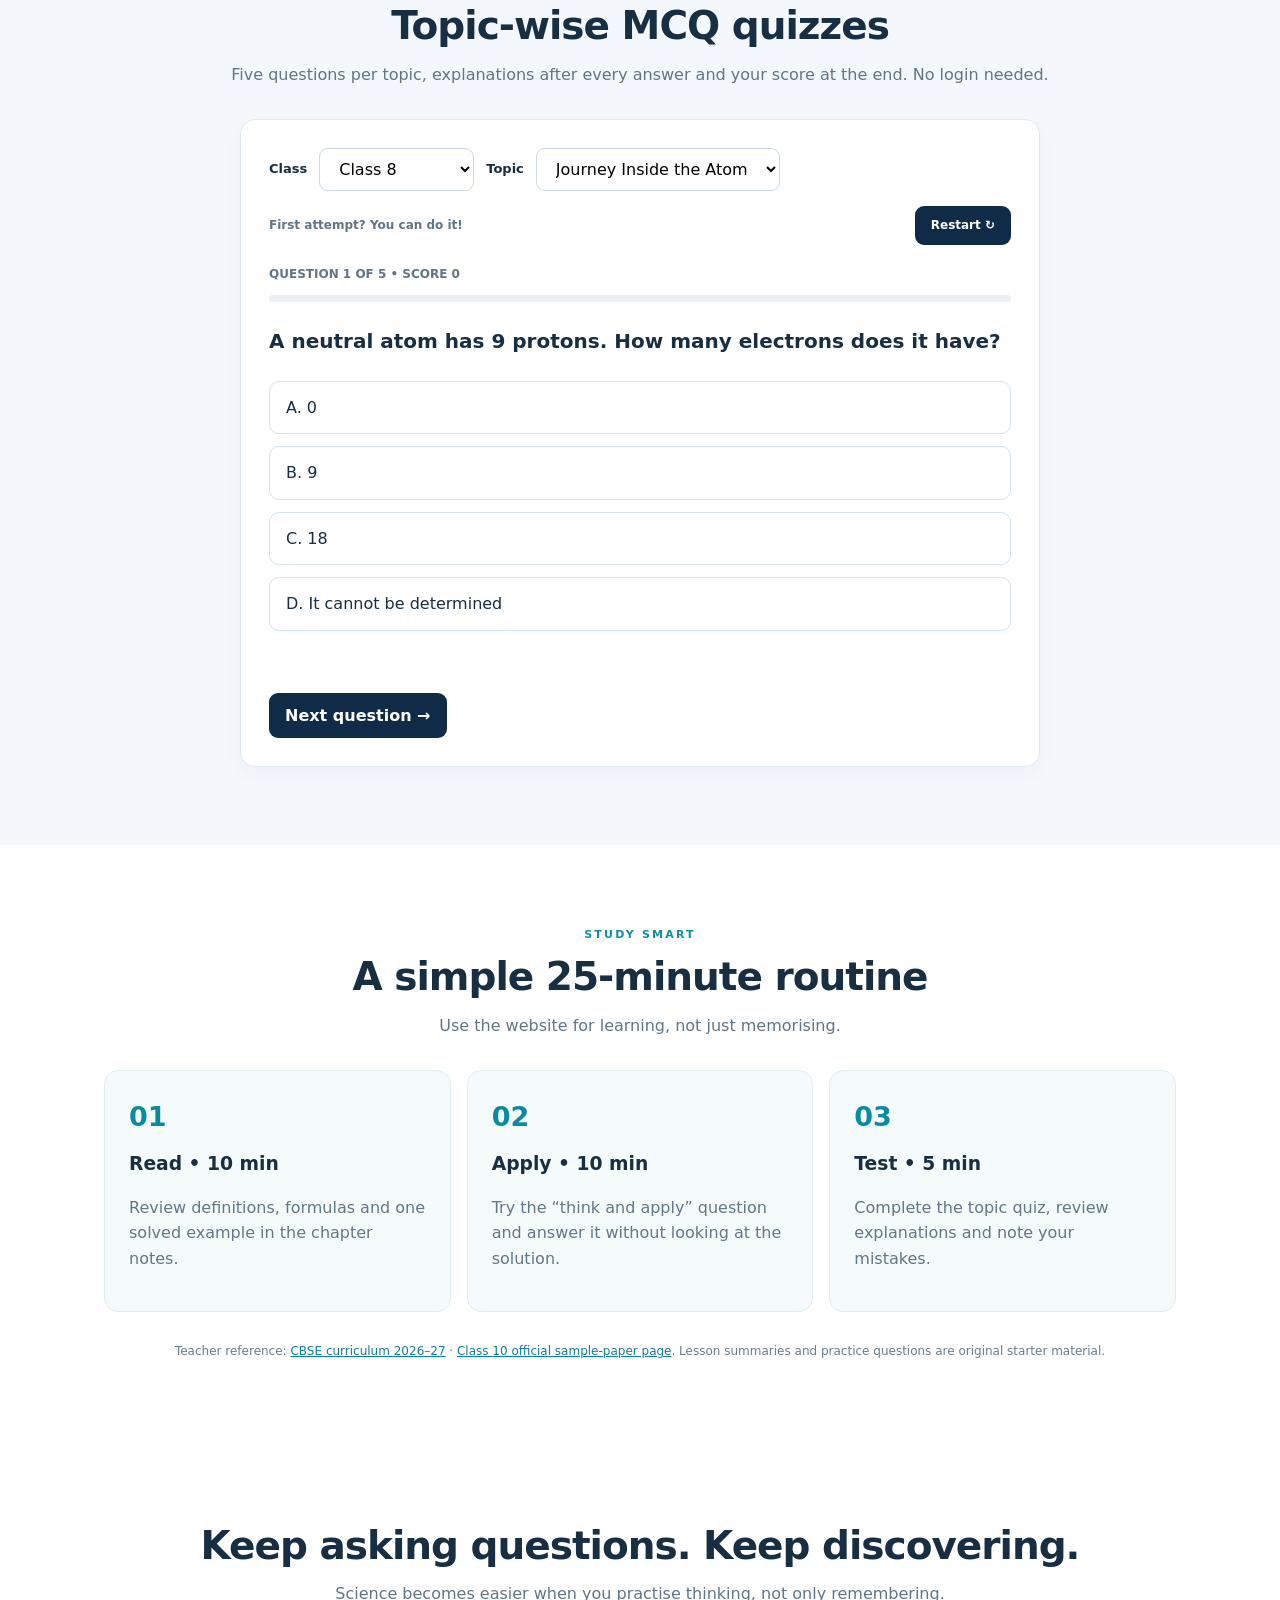
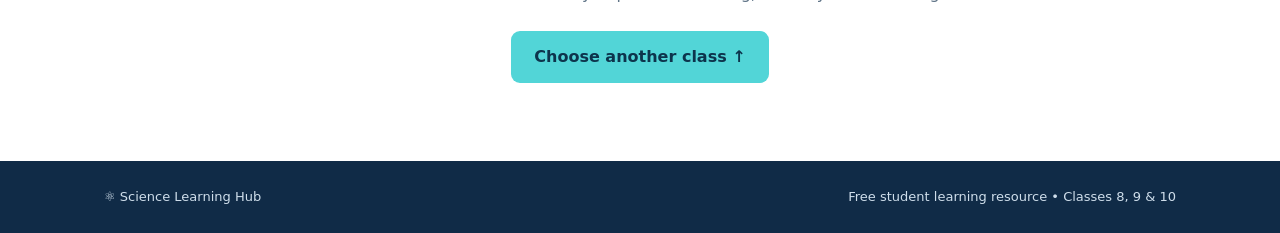
==== commit 0e12c6e7: "Add files via upload" ====
--- a/index.html
+++ b/index.html
@@ -1,7 +1,25 @@
 <!doctype html>
 <html lang="en"><head><meta charset="utf-8"><meta name="viewport" content="width=device-width, initial-scale=1">
 <meta name="theme-color" content="#102b47"><meta name="description" content="Free Science revision notes, original CBSE-style practice papers and interactive quizzes for Classes 8, 9 and 10.">
-<title>Science Learning Hub | Classes 8, 9 and 10</title><link rel="stylesheet" href="style.css"></head>
+<title>Science Learning Hub | Classes 8, 9 and 10</title><link rel="stylesheet" href="style.css"><style>
+/* Collapsible class folders for the PDF library */
+.paper-folders{display:grid;gap:15px}
+.paper-folder{background:#fff;border:1px solid #dbe6f0;border-radius:15px;overflow:hidden;box-shadow:0 5px 18px #102b4707}
+.paper-folder[open]{border-color:#9ccfda}
+.paper-folder summary{display:flex;align-items:center;gap:15px;cursor:pointer;padding:20px;list-style:none}
+.paper-folder summary::-webkit-details-marker{display:none}
+.paper-folder summary:focus-visible{outline:3px solid #29b6c7;outline-offset:-3px}
+.folder-emoji{font-size:29px;flex:0 0 auto}
+.folder-heading{display:flex;flex:1;min-width:0;flex-direction:column}
+.folder-heading strong{font-size:19px;color:#102b47}
+.folder-heading small{font-size:13px;color:#617588}
+.folder-action{font-size:12px;color:#087e9b;font-weight:800;white-space:nowrap}
+.paper-folder[open] .folder-action span{display:inline-block;transform:rotate(180deg)}
+.paper-folder .paper-grid{grid-template-columns:repeat(auto-fit,minmax(275px,1fr));padding:0 18px 18px;gap:12px}
+.paper-folder .paper-card{background:#f8fbfe}
+.paper-note{color:#617588;font-size:13px;margin-top:18px}
+@media(max-width:600px){.paper-folder summary{padding:16px;gap:10px}.folder-heading strong{font-size:17px}.folder-heading small{font-size:11px}.folder-action{font-size:11px}.paper-folder .paper-grid{grid-template-columns:1fr;padding:0 12px 15px}.paper-folder .paper-card{align-items:flex-start;flex-wrap:wrap}.paper-folder .paper-card b{margin-left:43px}}
+</style></head>
 <body>
 <a class="skip" href="#classes">Skip to lessons</a>
 <header class="top"><div class="wrap nav"><a class="brand" href="#home"><span class="brand-icon" aria-hidden="true">⚛</span><span>SCIENCE<span class="brand-light">HUB</span><small>LEARN • EXPLORE • DISCOVER</small></span></a><button class="menu" id="menu" type="button" aria-label="Toggle navigation" aria-expanded="false">☰</button><nav id="nav" aria-label="Main menu"><a href="#classes">Classes</a><a href="#notes">Notes</a><a href="#papers">Papers & PDFs</a><a href="#quizzes">Quizzes</a><a href="#plan">Study plan</a></nav></div></header>
@@ -9,7 +27,31 @@
 <section class="hero"><div class="wrap hero-inner"><div><span class="eyebrow">YOUR DIGITAL SCIENCE CLASSROOM</span><h1>Curiosity starts <em>here.</em></h1><p>Understand concepts, solve real-life problems and practise with instant-feedback quizzes. Built for curious learners in Classes 8–10.</p><div class="actions"><a class="btn primary" href="#notes">Read chapter notes →</a><a class="btn outline" href="#quizzes">Take a quiz</a></div><div class="hero-facts"><span>✓ 12 topics</span><span>✓ 60 MCQs</span><span>✓ Free worksheets</span></div></div><div class="hero-art" aria-hidden="true"><div class="orbit orbit1"></div><div class="orbit orbit2"></div><div class="atom">⚛</div><div class="float-card f1">🧪 Chemistry</div><div class="float-card f2">⚡ Physics</div><div class="float-card f3">🌱 Biology</div></div></div></section>
 <section class="wrap section" id="classes"><div class="section-head"><span class="kicker">START LEARNING</span><h2>Choose your class</h2><p>Select your class to load the matching notes and quizzes.</p></div><div class="class-grid"><button type="button" class="class-card" data-class="8"><span class="class-icon">🔬</span><span class="class-label">CLASS</span><strong>08</strong><span>Foundations, atoms and mirrors</span><b>Start learning →</b></button><button type="button" class="class-card" data-class="9"><span class="class-icon">🧬</span><span class="class-label">CLASS</span><strong>09</strong><span>Cells, mixtures, motion and sound</span><b>Start learning →</b></button><button type="button" class="class-card" data-class="10"><span class="class-icon">⚡</span><span class="class-label">CLASS</span><strong>10</strong><span>Reactions, electricity and more</span><b>Start learning →</b></button></div></section>
 <section class="band" id="notes"><div class="wrap section"><div class="section-head"><span class="kicker">STUDY LIBRARY</span><h2>Chapter-wise revision notes</h2><p>Understand a concept, see a solved example and check your understanding.</p></div><div class="toolbar"><label for="notesClass">Class</label><select id="notesClass"><option value="8">Class 8</option><option value="9">Class 9</option><option value="10">Class 10</option></select><label for="chapter">Topic</label><select id="chapter"></select></div><article class="content-card" id="notesContent" aria-live="polite"></article><div class="note-actions"><button class="btn small" type="button" id="printNotes">Print / save notes as PDF</button><button class="btn btn-subtle" type="button" id="quizThis">Quiz me on this topic →</button></div></div></section>
-<section class="wrap section" id="papers"><div class="section-head"><span class="kicker">EXAM PRACTICE</span><h2>Practice papers & PDF downloads</h2><p>Original exam-style questions: MCQs, assertion–reason, numerical and case-based items. These are teacher-created practice papers, not official CBSE papers.</p></div><div class="paper-grid"><a class="paper-card" href="class8-practice.pdf" download><span>📘</span><div><strong>Class 8 • Science</strong><small>20 marks • Atoms, mirrors & force</small></div><b>Download PDF ↓</b></a><a class="paper-card" href="class9-practice.pdf" download><span>📗</span><div><strong>Class 9 • Science</strong><small>25 marks • Cell, mixtures, motion & sound</small></div><b>Download PDF ↓</b></a><a class="paper-card" href="journey-inside-the-atom-20-marks.pdf" download><span>⚛️</span><div><strong>Journey Inside the Atom • Chapter Test</strong><small>Class 9 • 20 marks • 45 minutes • No internal choices</small></div><b>Download PDF ↓</b></a><a class="paper-card" href="class10-practice.pdf" download><span>📕</span><div><strong>Class 10 • Science</strong><small>30 marks • Acids, metals & electricity</small></div><b>Download PDF ↓</b></a></div><p class="paper-note">Tip: Download the PDF, attempt it in a notebook, then revise topics where you need practice.</p></section>
+<section class="wrap section" id="papers">
+  <div class="section-head"><span class="kicker">EXAM PRACTICE</span><h2>Practice papers &amp; PDF downloads</h2><p>Choose your class folder to find its question papers. These are teacher-created practice papers, not official CBSE papers.</p></div>
+  <div class="paper-folders">
+    <details class="paper-folder" id="class8-papers">
+      <summary><span class="folder-emoji" aria-hidden="true">📘</span><span class="folder-heading"><strong>Class 8</strong><small>Science practice papers</small></span><span class="folder-action">Open folder <span aria-hidden="true">▾</span></span></summary>
+      <div class="paper-grid">
+        <a class="paper-card" href="class8-practice.pdf" download><span aria-hidden="true">📄</span><div><strong>Science Practice Paper</strong><small>20 marks • Atoms, mirrors &amp; force</small></div><b>Download PDF ↓</b></a>
+      </div>
+    </details>
+    <details class="paper-folder" id="class9-papers" open>
+      <summary><span class="folder-emoji" aria-hidden="true">📗</span><span class="folder-heading"><strong>Class 9</strong><small>Chapter tests and science practice papers</small></span><span class="folder-action">Open folder <span aria-hidden="true">▾</span></span></summary>
+      <div class="paper-grid">
+        <a class="paper-card" href="class9-practice.pdf" download><span aria-hidden="true">📄</span><div><strong>Science Practice Paper</strong><small>25 marks • Cell, mixtures, motion &amp; sound</small></div><b>Download PDF ↓</b></a>
+        <a class="paper-card" href="journey-inside-the-atom-20-marks.pdf" download><span aria-hidden="true">⚛️</span><div><strong>Journey Inside the Atom — Chapter Test</strong><small>20 marks • 45 minutes • No internal choices</small></div><b>Download PDF ↓</b></a>
+      </div>
+    </details>
+    <details class="paper-folder" id="class10-papers">
+      <summary><span class="folder-emoji" aria-hidden="true">📕</span><span class="folder-heading"><strong>Class 10</strong><small>CBSE-style science practice papers</small></span><span class="folder-action">Open folder <span aria-hidden="true">▾</span></span></summary>
+      <div class="paper-grid">
+        <a class="paper-card" href="class10-practice.pdf" download><span aria-hidden="true">📄</span><div><strong>Science Practice Paper</strong><small>30 marks • Acids, metals &amp; electricity</small></div><b>Download PDF ↓</b></a>
+      </div>
+    </details>
+  </div>
+  <p class="paper-note">Tap a class folder to expand it, then download the test you want to practise.</p>
+</section>
 <section class="band" id="quizzes"><div class="wrap section"><div class="section-head"><span class="kicker">TEST YOURSELF</span><h2>Topic-wise MCQ quizzes</h2><p>Five questions per topic, explanations after every answer and your score at the end. No login needed.</p></div><div class="quiz-shell"><div class="toolbar"><label for="quizClass">Class</label><select id="quizClass"><option value="8">Class 8</option><option value="9">Class 9</option><option value="10">Class 10</option></select><label for="quizTopic">Topic</label><select id="quizTopic"></select></div><div class="quiz-meta"><span id="bestScore" aria-live="polite"></span><button class="btn small" type="button" id="restart">Restart ↻</button></div><div id="quizContent" aria-live="polite"></div></div></div></section>
 <section class="wrap section" id="plan"><div class="section-head"><span class="kicker">STUDY SMART</span><h2>A simple 25-minute routine</h2><p>Use the website for learning, not just memorising.</p></div><div class="steps"><div><strong>01</strong><h3>Read • 10 min</h3><p>Review definitions, formulas and one solved example in the chapter notes.</p></div><div><strong>02</strong><h3>Apply • 10 min</h3><p>Try the “think and apply” question and answer it without looking at the solution.</p></div><div><strong>03</strong><h3>Test • 5 min</h3><p>Complete the topic quiz, review explanations and note your mistakes.</p></div></div><p class="sources">Teacher reference: <a href="https://cbseacademic.nic.in/curriculum_2027.html" target="_blank" rel="noopener noreferrer">CBSE curriculum 2026–27</a> · <a href="https://cbseacademic.nic.in/SQP_CLASSX_2026-27.html" target="_blank" rel="noopener noreferrer">Class 10 official sample-paper page</a>. Lesson summaries and practice questions are original starter material.</p></section>
 <section class="closing wrap section"><h2>Keep asking questions. Keep discovering.</h2><p>Science becomes easier when you practise thinking, not only remembering.</p><a class="btn primary" href="#classes">Choose another class ↑</a></section>
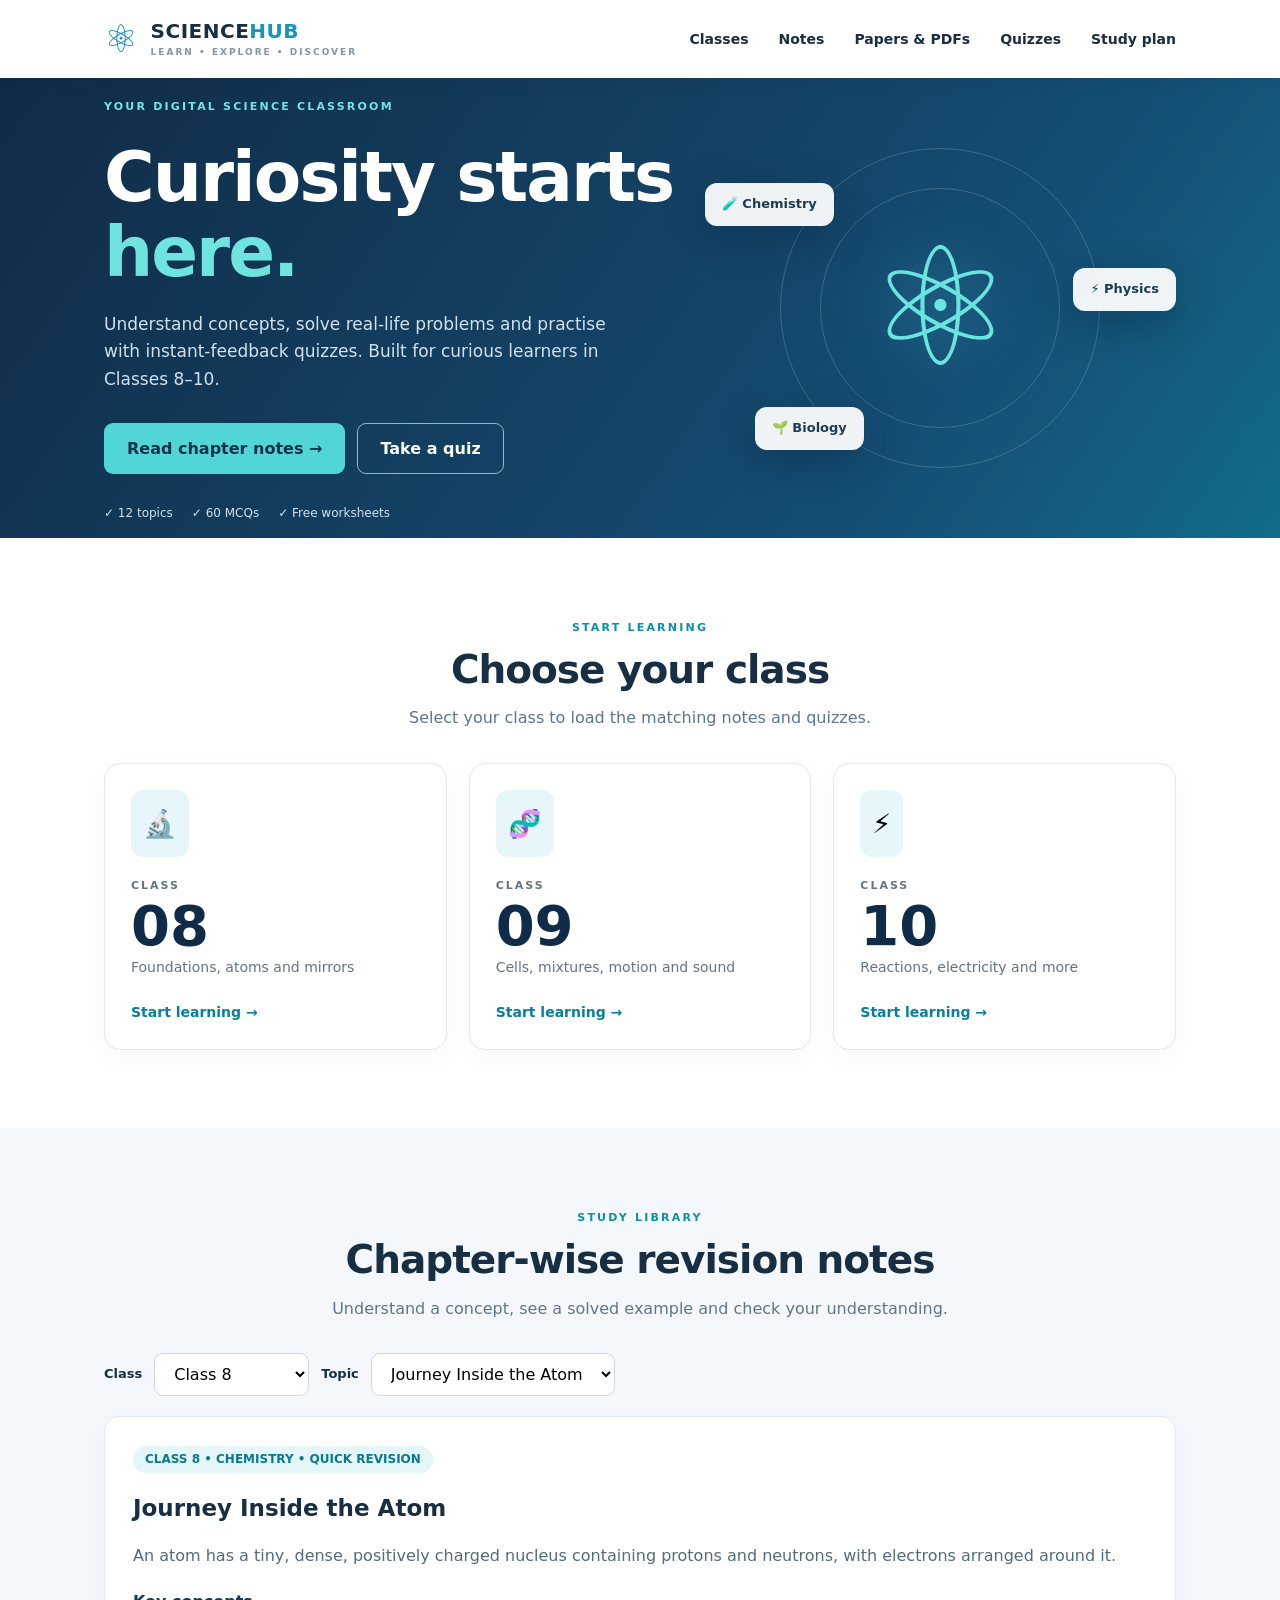
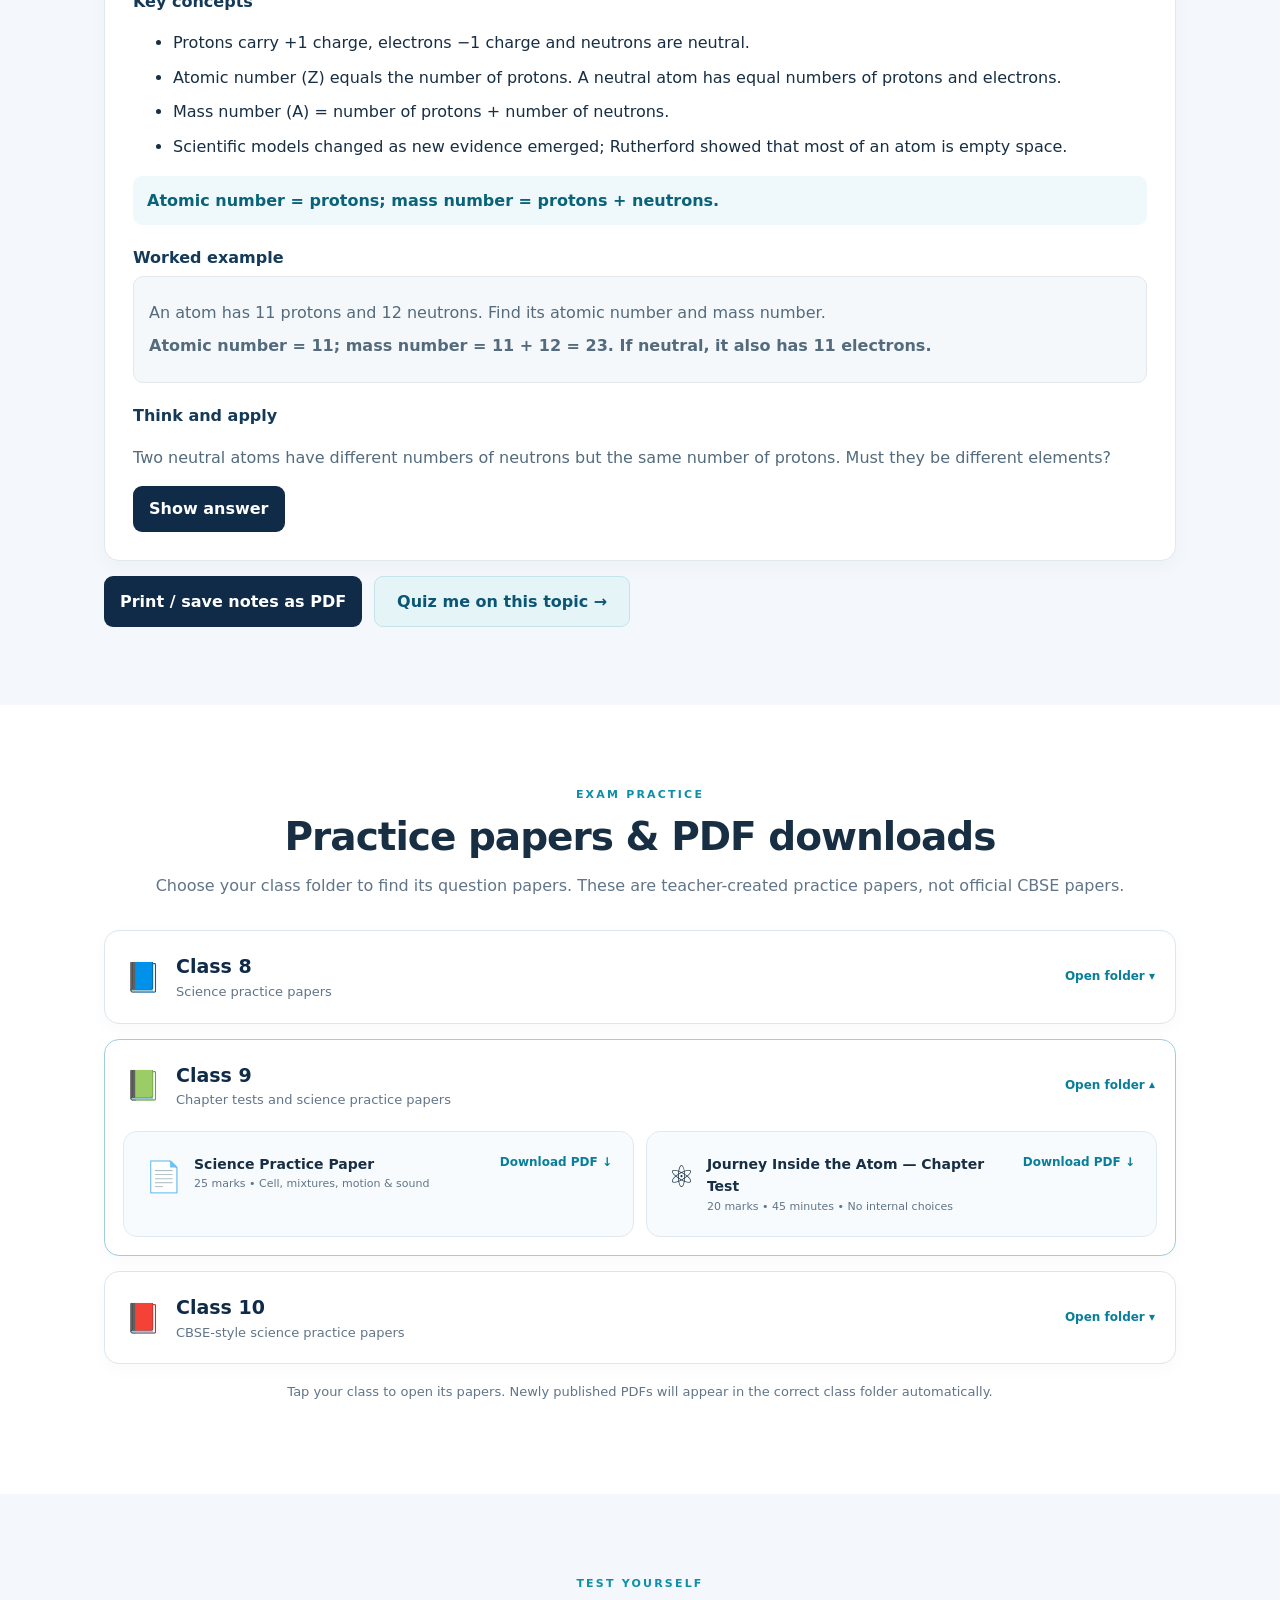
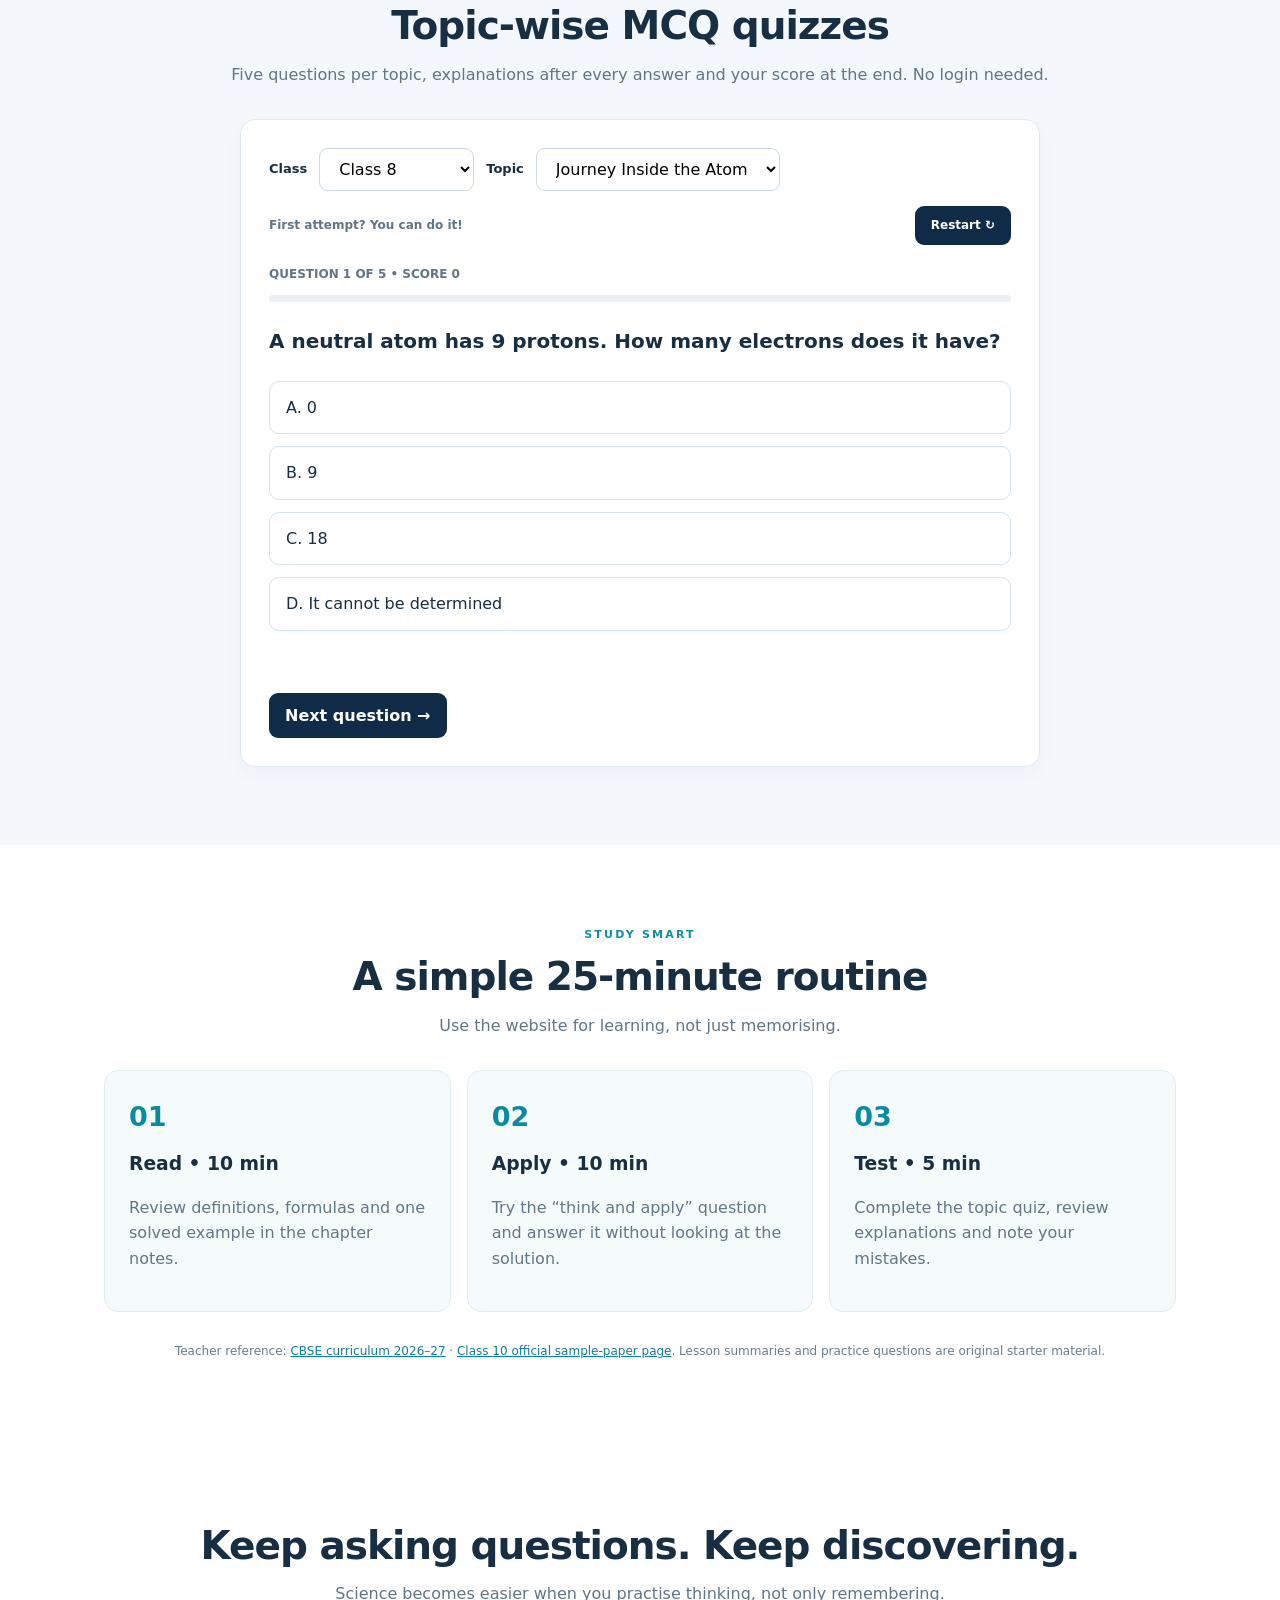
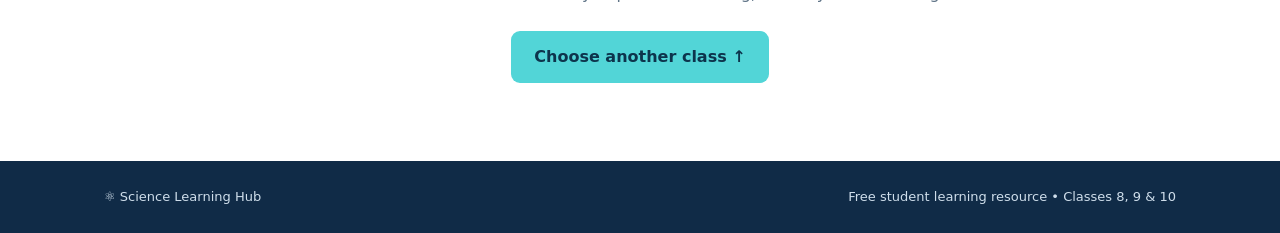
==== commit 63932966: "Add files via upload" ====
--- a/index.html
+++ b/index.html
@@ -50,10 +50,60 @@
       </div>
     </details>
   </div>
-  <p class="paper-note">Tap a class folder to expand it, then download the test you want to practise.</p>
+  <p class="paper-note">Tap your class to open its papers. Newly published PDFs will appear in the correct class folder automatically.</p>
 </section>
 <section class="band" id="quizzes"><div class="wrap section"><div class="section-head"><span class="kicker">TEST YOURSELF</span><h2>Topic-wise MCQ quizzes</h2><p>Five questions per topic, explanations after every answer and your score at the end. No login needed.</p></div><div class="quiz-shell"><div class="toolbar"><label for="quizClass">Class</label><select id="quizClass"><option value="8">Class 8</option><option value="9">Class 9</option><option value="10">Class 10</option></select><label for="quizTopic">Topic</label><select id="quizTopic"></select></div><div class="quiz-meta"><span id="bestScore" aria-live="polite"></span><button class="btn small" type="button" id="restart">Restart ↻</button></div><div id="quizContent" aria-live="polite"></div></div></div></section>
 <section class="wrap section" id="plan"><div class="section-head"><span class="kicker">STUDY SMART</span><h2>A simple 25-minute routine</h2><p>Use the website for learning, not just memorising.</p></div><div class="steps"><div><strong>01</strong><h3>Read • 10 min</h3><p>Review definitions, formulas and one solved example in the chapter notes.</p></div><div><strong>02</strong><h3>Apply • 10 min</h3><p>Try the “think and apply” question and answer it without looking at the solution.</p></div><div><strong>03</strong><h3>Test • 5 min</h3><p>Complete the topic quiz, review explanations and note your mistakes.</p></div></div><p class="sources">Teacher reference: <a href="https://cbseacademic.nic.in/curriculum_2027.html" target="_blank" rel="noopener noreferrer">CBSE curriculum 2026–27</a> · <a href="https://cbseacademic.nic.in/SQP_CLASSX_2026-27.html" target="_blank" rel="noopener noreferrer">Class 10 official sample-paper page</a>. Lesson summaries and practice questions are original starter material.</p></section>
 <section class="closing wrap section"><h2>Keep asking questions. Keep discovering.</h2><p>Science becomes easier when you practise thinking, not only remembering.</p><a class="btn primary" href="#classes">Choose another class ↑</a></section>
 </main><footer><div class="wrap foot"><span>⚛ Science Learning Hub</span><span>Free student learning resource • Classes 8, 9 & 10</span></div></footer>
-<script src="script.js"></script></body></html>
+<script src="script.js"></script>
+<script>
+/* Free teacher editor integration: added PDFs are listed in papers.json. */
+(function () {
+  'use strict';
+  const classFolders = {
+    '8': document.querySelector('#class8-papers .paper-grid'),
+    '9': document.querySelector('#class9-papers .paper-grid'),
+    '10': document.querySelector('#class10-papers .paper-grid')
+  };
+  async function showNewPapers() {
+    try {
+      const response = await fetch('papers.json', {cache:'no-store'});
+      if (!response.ok) throw new Error('papers.json not available');
+      const papers = await response.json();
+      if (!Array.isArray(papers)) throw new Error('Invalid papers list');
+      papers.forEach((paper) => {
+        if (!paper || typeof paper !== 'object') return;
+        const target = classFolders[String(paper.class || '')];
+        const filename = typeof paper.file === 'string' ? paper.file.trim() : '';
+        if (!target || !filename) return;
+        let url;
+        try {url = new URL(filename, window.location.href);} catch (_) {return;}
+        if (!['http:', 'https:'].includes(url.protocol) || url.origin !== window.location.origin) return;
+        const card = document.createElement('a');
+        card.className = 'paper-card';
+        card.href = url.href;
+        card.setAttribute('download','');
+        const emoji = document.createElement('span');
+        emoji.setAttribute('aria-hidden','true');
+        emoji.textContent = '📄';
+        const body = document.createElement('div');
+        const heading = document.createElement('strong');
+        heading.textContent = paper.title || paper.chapter || 'Science PDF';
+        const meta = document.createElement('small');
+        const parts = [paper.chapter, paper.kind, paper.marks ? String(paper.marks) + ' marks' : '', paper.duration].filter(Boolean);
+        meta.textContent = parts.join(' • ') || 'Downloadable PDF';
+        const action = document.createElement('b');
+        action.textContent = 'Download PDF ↓';
+        body.append(heading, meta);
+        card.append(emoji, body, action);
+        target.appendChild(card);
+      });
+    } catch (error) {
+      console.warn('Additional teacher PDFs could not be loaded:', error.message);
+    }
+  }
+  showNewPapers();
+})();
+</script>
+</body></html>
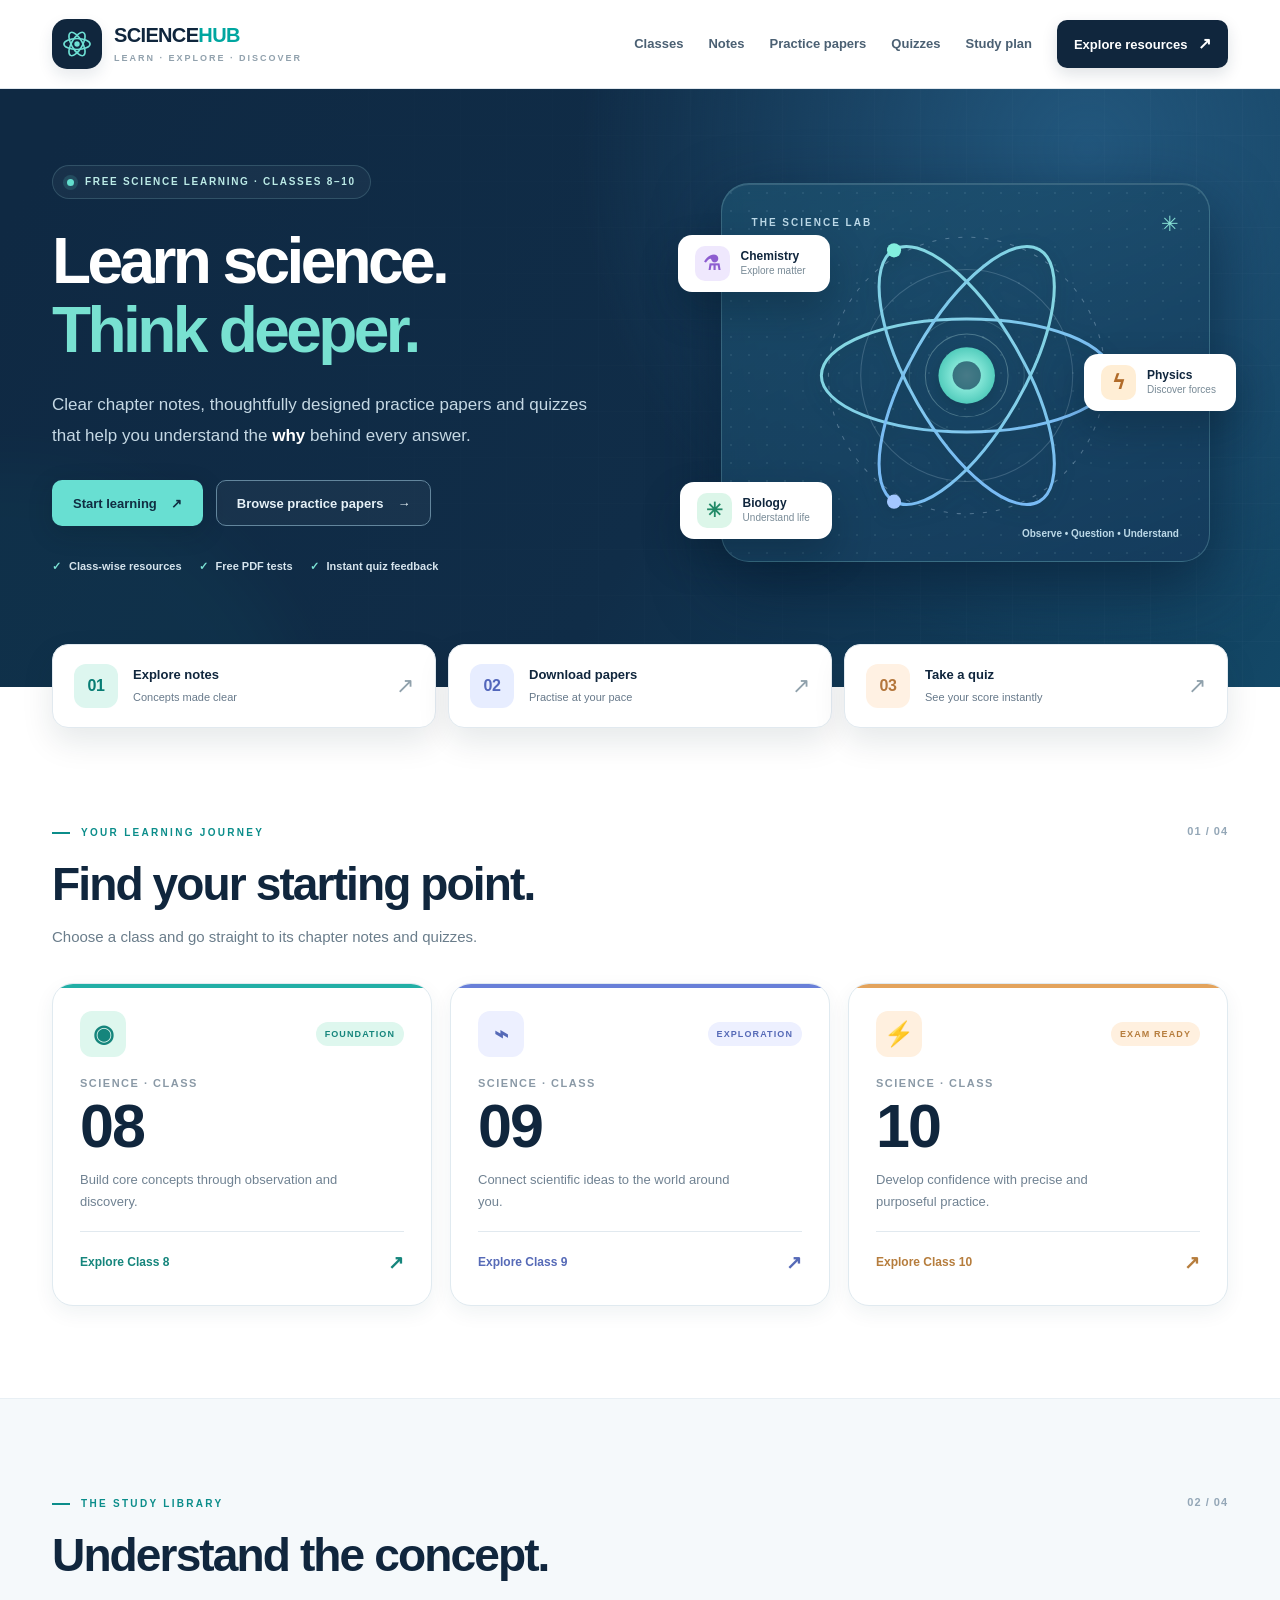
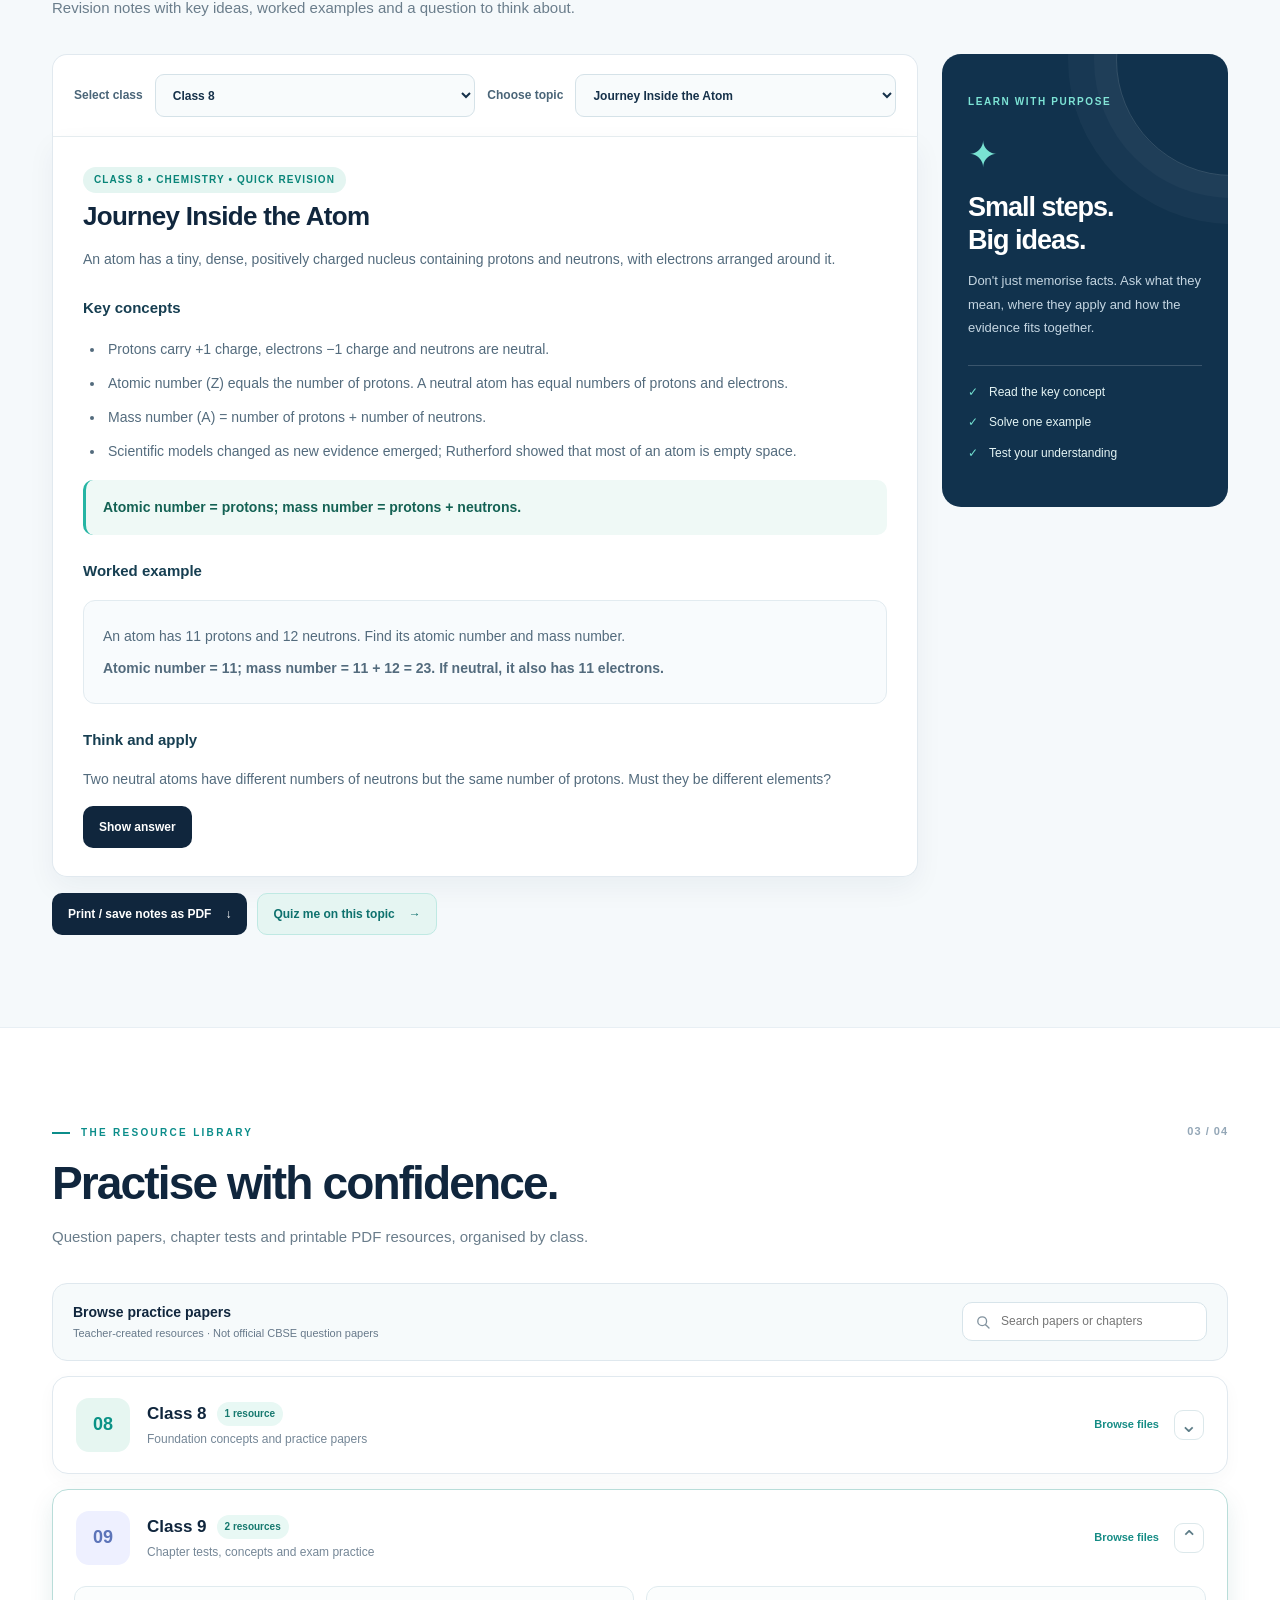
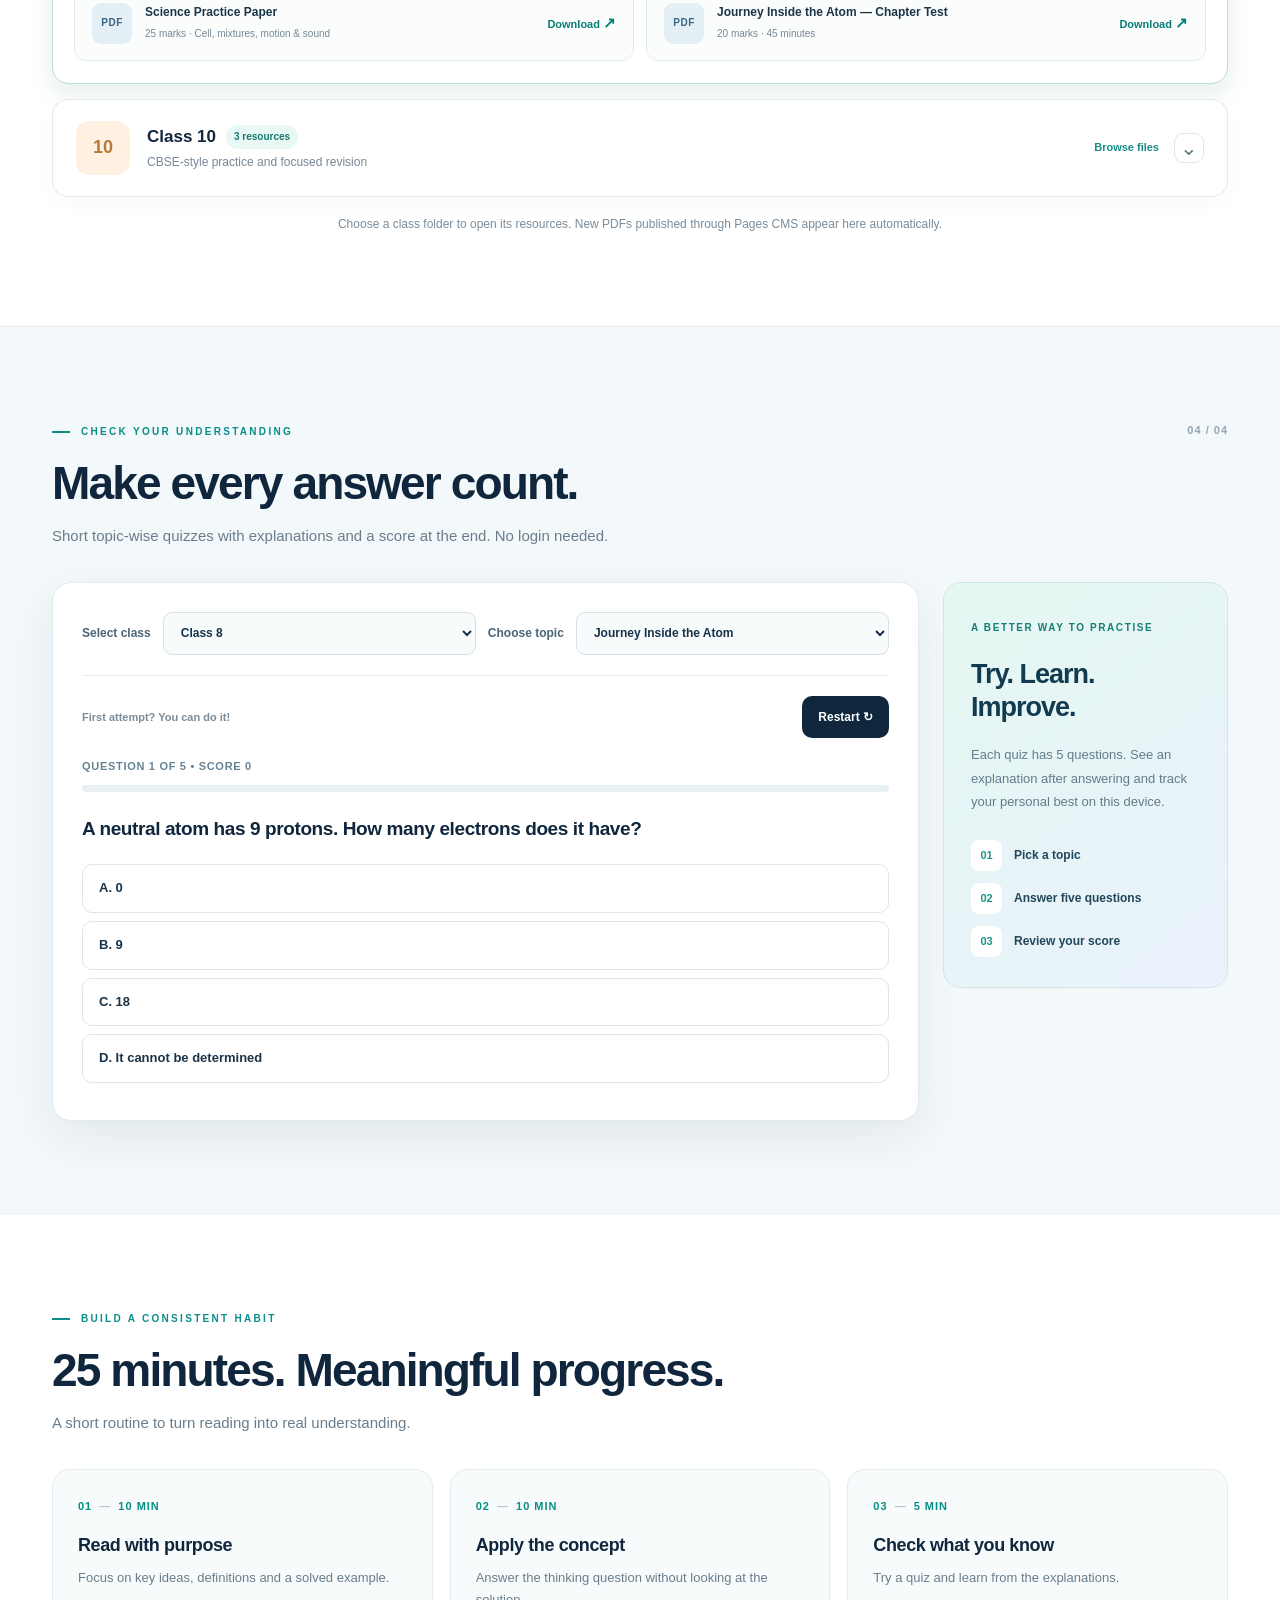
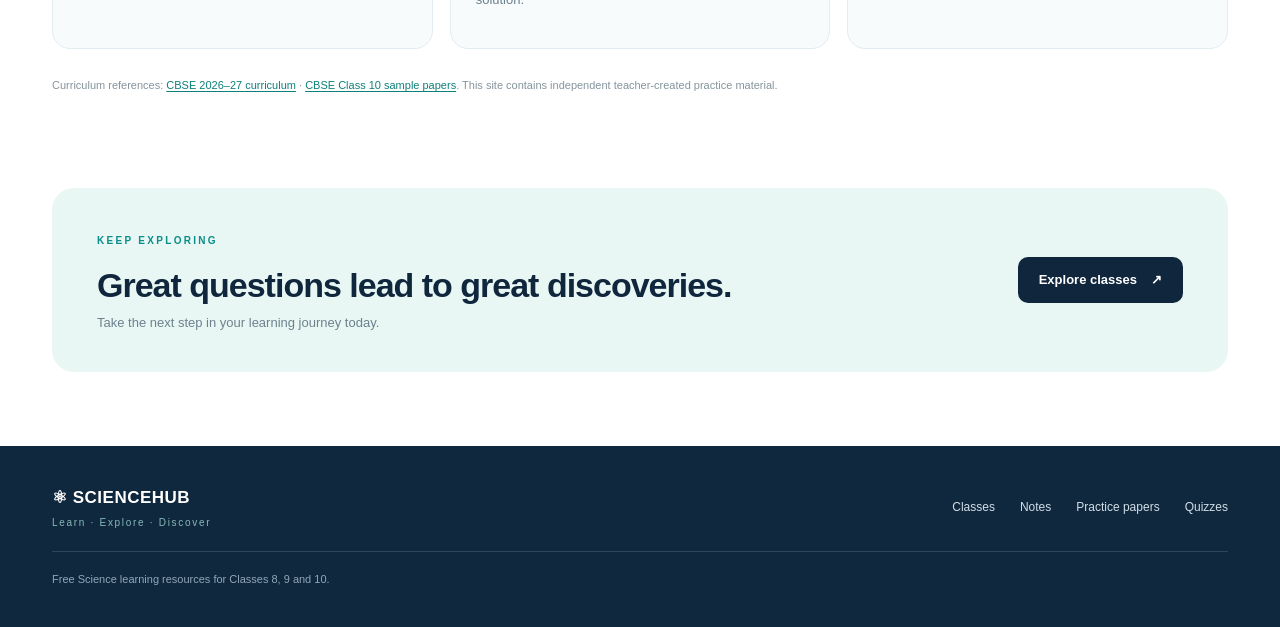
==== commit 82e272df: "Add files via upload" ====
--- a/index.html
+++ b/index.html
@@ -1,109 +1,185 @@
 <!doctype html>
-<html lang="en"><head><meta charset="utf-8"><meta name="viewport" content="width=device-width, initial-scale=1">
-<meta name="theme-color" content="#102b47"><meta name="description" content="Free Science revision notes, original CBSE-style practice papers and interactive quizzes for Classes 8, 9 and 10.">
-<title>Science Learning Hub | Classes 8, 9 and 10</title><link rel="stylesheet" href="style.css"><style>
-/* Collapsible class folders for the PDF library */
-.paper-folders{display:grid;gap:15px}
-.paper-folder{background:#fff;border:1px solid #dbe6f0;border-radius:15px;overflow:hidden;box-shadow:0 5px 18px #102b4707}
-.paper-folder[open]{border-color:#9ccfda}
-.paper-folder summary{display:flex;align-items:center;gap:15px;cursor:pointer;padding:20px;list-style:none}
-.paper-folder summary::-webkit-details-marker{display:none}
-.paper-folder summary:focus-visible{outline:3px solid #29b6c7;outline-offset:-3px}
-.folder-emoji{font-size:29px;flex:0 0 auto}
-.folder-heading{display:flex;flex:1;min-width:0;flex-direction:column}
-.folder-heading strong{font-size:19px;color:#102b47}
-.folder-heading small{font-size:13px;color:#617588}
-.folder-action{font-size:12px;color:#087e9b;font-weight:800;white-space:nowrap}
-.paper-folder[open] .folder-action span{display:inline-block;transform:rotate(180deg)}
-.paper-folder .paper-grid{grid-template-columns:repeat(auto-fit,minmax(275px,1fr));padding:0 18px 18px;gap:12px}
-.paper-folder .paper-card{background:#f8fbfe}
-.paper-note{color:#617588;font-size:13px;margin-top:18px}
-@media(max-width:600px){.paper-folder summary{padding:16px;gap:10px}.folder-heading strong{font-size:17px}.folder-heading small{font-size:11px}.folder-action{font-size:11px}.paper-folder .paper-grid{grid-template-columns:1fr;padding:0 12px 15px}.paper-folder .paper-card{align-items:flex-start;flex-wrap:wrap}.paper-folder .paper-card b{margin-left:43px}}
-</style></head>
+<html lang="en">
+<head>
+  <meta charset="utf-8">
+  <meta name="viewport" content="width=device-width, initial-scale=1">
+  <meta name="theme-color" content="#112b45">
+  <meta name="description" content="Science Learning Hub: free chapter-wise Science notes, CBSE-style practice papers, chapter tests and interactive quizzes for Classes 8, 9 and 10.">
+  <meta property="og:title" content="Science Learning Hub | Learn. Practise. Improve.">
+  <meta property="og:description" content="Study notes, class-wise Science PDFs and instant-feedback quizzes for Classes 8, 9 and 10.">
+  <meta property="og:type" content="website">
+  <title>Science Learning Hub | Classes 8–10</title>
+  <link rel="stylesheet" href="style.css?v=20261118-professional">
+</head>
 <body>
-<a class="skip" href="#classes">Skip to lessons</a>
-<header class="top"><div class="wrap nav"><a class="brand" href="#home"><span class="brand-icon" aria-hidden="true">⚛</span><span>SCIENCE<span class="brand-light">HUB</span><small>LEARN • EXPLORE • DISCOVER</small></span></a><button class="menu" id="menu" type="button" aria-label="Toggle navigation" aria-expanded="false">☰</button><nav id="nav" aria-label="Main menu"><a href="#classes">Classes</a><a href="#notes">Notes</a><a href="#papers">Papers & PDFs</a><a href="#quizzes">Quizzes</a><a href="#plan">Study plan</a></nav></div></header>
-<main id="home">
-<section class="hero"><div class="wrap hero-inner"><div><span class="eyebrow">YOUR DIGITAL SCIENCE CLASSROOM</span><h1>Curiosity starts <em>here.</em></h1><p>Understand concepts, solve real-life problems and practise with instant-feedback quizzes. Built for curious learners in Classes 8–10.</p><div class="actions"><a class="btn primary" href="#notes">Read chapter notes →</a><a class="btn outline" href="#quizzes">Take a quiz</a></div><div class="hero-facts"><span>✓ 12 topics</span><span>✓ 60 MCQs</span><span>✓ Free worksheets</span></div></div><div class="hero-art" aria-hidden="true"><div class="orbit orbit1"></div><div class="orbit orbit2"></div><div class="atom">⚛</div><div class="float-card f1">🧪 Chemistry</div><div class="float-card f2">⚡ Physics</div><div class="float-card f3">🌱 Biology</div></div></div></section>
-<section class="wrap section" id="classes"><div class="section-head"><span class="kicker">START LEARNING</span><h2>Choose your class</h2><p>Select your class to load the matching notes and quizzes.</p></div><div class="class-grid"><button type="button" class="class-card" data-class="8"><span class="class-icon">🔬</span><span class="class-label">CLASS</span><strong>08</strong><span>Foundations, atoms and mirrors</span><b>Start learning →</b></button><button type="button" class="class-card" data-class="9"><span class="class-icon">🧬</span><span class="class-label">CLASS</span><strong>09</strong><span>Cells, mixtures, motion and sound</span><b>Start learning →</b></button><button type="button" class="class-card" data-class="10"><span class="class-icon">⚡</span><span class="class-label">CLASS</span><strong>10</strong><span>Reactions, electricity and more</span><b>Start learning →</b></button></div></section>
-<section class="band" id="notes"><div class="wrap section"><div class="section-head"><span class="kicker">STUDY LIBRARY</span><h2>Chapter-wise revision notes</h2><p>Understand a concept, see a solved example and check your understanding.</p></div><div class="toolbar"><label for="notesClass">Class</label><select id="notesClass"><option value="8">Class 8</option><option value="9">Class 9</option><option value="10">Class 10</option></select><label for="chapter">Topic</label><select id="chapter"></select></div><article class="content-card" id="notesContent" aria-live="polite"></article><div class="note-actions"><button class="btn small" type="button" id="printNotes">Print / save notes as PDF</button><button class="btn btn-subtle" type="button" id="quizThis">Quiz me on this topic →</button></div></div></section>
-<section class="wrap section" id="papers">
-  <div class="section-head"><span class="kicker">EXAM PRACTICE</span><h2>Practice papers &amp; PDF downloads</h2><p>Choose your class folder to find its question papers. These are teacher-created practice papers, not official CBSE papers.</p></div>
-  <div class="paper-folders">
-    <details class="paper-folder" id="class8-papers">
-      <summary><span class="folder-emoji" aria-hidden="true">📘</span><span class="folder-heading"><strong>Class 8</strong><small>Science practice papers</small></span><span class="folder-action">Open folder <span aria-hidden="true">▾</span></span></summary>
-      <div class="paper-grid">
-        <a class="paper-card" href="class8-practice.pdf" download><span aria-hidden="true">📄</span><div><strong>Science Practice Paper</strong><small>20 marks • Atoms, mirrors &amp; force</small></div><b>Download PDF ↓</b></a>
+  <a class="skip" href="#classes">Skip to learning resources</a>
+  <header class="top" id="page-top">
+    <div class="wrap nav">
+      <a class="brand" href="#home" aria-label="Science Learning Hub home">
+        <span class="brand-symbol" aria-hidden="true">
+          <svg viewBox="0 0 44 44" width="32" height="32" fill="none"><circle cx="22" cy="22" r="3.7" fill="currentColor"/><ellipse cx="22" cy="22" rx="18" ry="7.5" stroke="currentColor" stroke-width="2.2"/><ellipse cx="22" cy="22" rx="18" ry="7.5" transform="rotate(60 22 22)" stroke="currentColor" stroke-width="2.2"/><ellipse cx="22" cy="22" rx="18" ry="7.5" transform="rotate(120 22 22)" stroke="currentColor" stroke-width="2.2"/></svg>
+        </span>
+        <span class="brand-copy"><strong>SCIENCE<span>HUB</span></strong><small>LEARN · EXPLORE · DISCOVER</small></span>
+      </a>
+      <button class="menu" id="menu" type="button" aria-label="Toggle navigation" aria-expanded="false" aria-controls="nav"><span></span><span></span><span></span></button>
+      <nav id="nav" aria-label="Main navigation">
+        <a href="#classes">Classes</a><a href="#notes">Notes</a><a href="#papers">Practice papers</a><a href="#quizzes">Quizzes</a><a href="#plan">Study plan</a>
+        <a class="nav-cta" href="#papers">Explore resources <span aria-hidden="true">↗</span></a>
+      </nav>
+    </div>
+  </header>
+
+  <main id="home">
+    <section class="hero" aria-labelledby="hero-title">
+      <div class="hero-grid" aria-hidden="true"></div>
+      <div class="wrap hero-inner">
+        <div class="hero-content">
+          <div class="hero-eyebrow"><span class="eyebrow-dot"></span> FREE SCIENCE LEARNING · CLASSES 8–10</div>
+          <h1 id="hero-title">Learn science.<br><span>Think deeper.</span></h1>
+          <p>Clear chapter notes, thoughtfully designed practice papers and quizzes that help you understand the <em>why</em> behind every answer.</p>
+          <div class="actions">
+            <a class="btn primary" href="#classes">Start learning <span aria-hidden="true">↗</span></a>
+            <a class="btn outline" href="#papers">Browse practice papers <span aria-hidden="true">→</span></a>
+          </div>
+          <div class="hero-facts"><span><b aria-hidden="true">✓</b> Class-wise resources</span><span><b aria-hidden="true">✓</b> Free PDF tests</span><span><b aria-hidden="true">✓</b> Instant quiz feedback</span></div>
+        </div>
+        <div class="hero-visual" aria-hidden="true">
+          <div class="science-board">
+            <div class="board-top"><span class="board-kicker">THE SCIENCE LAB</span><span class="board-spark">✳</span></div>
+            <div class="board-diagram">
+              <svg viewBox="0 0 420 322" role="presentation" fill="none">
+                <defs><linearGradient id="orb-grad" x1="28" y1="26" x2="390" y2="325" gradientUnits="userSpaceOnUse"><stop stop-color="#89e4d9"/><stop offset="1" stop-color="#72aaff"/></linearGradient><radialGradient id="core-glow"><stop stop-color="#B5FFF1"/><stop offset="1" stop-color="#52CCBC"/></radialGradient></defs>
+                <circle cx="211" cy="158" r="137" stroke="#CDE4F4" stroke-opacity=".32" stroke-dasharray="4 9"/>
+                <circle cx="211" cy="158" r="105" stroke="#CDE4F4" stroke-opacity=".20"/>
+                <ellipse cx="211" cy="158" rx="144" ry="56" stroke="url(#orb-grad)" stroke-width="3"/>
+                <ellipse cx="211" cy="158" rx="144" ry="56" stroke="url(#orb-grad)" stroke-width="3" transform="rotate(60 211 158)"/>
+                <ellipse cx="211" cy="158" rx="144" ry="56" stroke="url(#orb-grad)" stroke-width="3" transform="rotate(120 211 158)"/>
+                <circle cx="211" cy="158" r="28" fill="url(#core-glow)"/><circle cx="211" cy="158" r="14" fill="#133B56" opacity=".68"/>
+                <circle cx="352" cy="158" r="8" fill="#FFF0AC"/><circle cx="139" cy="34" r="7" fill="#83EEDE"/><circle cx="139" cy="283" r="7" fill="#A3C7FF"/>
+                <circle cx="211" cy="158" r="41" stroke="#D0FAF3" stroke-opacity=".28"/><circle cx="211" cy="158" r="57" stroke="#D0FAF3" stroke-opacity=".15"/>
+              </svg>
+            </div>
+            <div class="board-bottom"><span class="board-number">01 / 03</span><span>Observe • Question • Understand</span></div>
+          </div>
+          <div class="float-topic float-topic-a"><span class="topic-icon topic-icon-chem">⚗</span><span><strong>Chemistry</strong><small>Explore matter</small></span></div>
+          <div class="float-topic float-topic-b"><span class="topic-icon topic-icon-phy">ϟ</span><span><strong>Physics</strong><small>Discover forces</small></span></div>
+          <div class="float-topic float-topic-c"><span class="topic-icon topic-icon-bio">✳</span><span><strong>Biology</strong><small>Understand life</small></span></div>
+        </div>
       </div>
-    </details>
-    <details class="paper-folder" id="class9-papers" open>
-      <summary><span class="folder-emoji" aria-hidden="true">📗</span><span class="folder-heading"><strong>Class 9</strong><small>Chapter tests and science practice papers</small></span><span class="folder-action">Open folder <span aria-hidden="true">▾</span></span></summary>
-      <div class="paper-grid">
-        <a class="paper-card" href="class9-practice.pdf" download><span aria-hidden="true">📄</span><div><strong>Science Practice Paper</strong><small>25 marks • Cell, mixtures, motion &amp; sound</small></div><b>Download PDF ↓</b></a>
-        <a class="paper-card" href="journey-inside-the-atom-20-marks.pdf" download><span aria-hidden="true">⚛️</span><div><strong>Journey Inside the Atom — Chapter Test</strong><small>20 marks • 45 minutes • No internal choices</small></div><b>Download PDF ↓</b></a>
+    </section>
+
+    <div class="wrap quick-access" aria-label="Quick learning links">
+      <a class="quick-link" href="#notes"><span class="quick-icon quick-1" aria-hidden="true">01</span><span><strong>Explore notes</strong><small>Concepts made clear</small></span><span class="quick-arrow" aria-hidden="true">↗</span></a>
+      <a class="quick-link" href="#papers"><span class="quick-icon quick-2" aria-hidden="true">02</span><span><strong>Download papers</strong><small>Practise at your pace</small></span><span class="quick-arrow" aria-hidden="true">↗</span></a>
+      <a class="quick-link" href="#quizzes"><span class="quick-icon quick-3" aria-hidden="true">03</span><span><strong>Take a quiz</strong><small>See your score instantly</small></span><span class="quick-arrow" aria-hidden="true">↗</span></a>
+    </div>
+
+    <section class="wrap section" id="classes">
+      <div class="section-head"><div class="section-headline"><span class="kicker"><i></i> YOUR LEARNING JOURNEY</span><h2>Find your starting point.</h2><p>Choose a class and go straight to its chapter notes and quizzes.</p></div><span class="section-index" aria-hidden="true">01 / 04</span></div>
+      <div class="class-grid">
+        <button type="button" class="class-card class-eight" data-class="8"><span class="class-topline"><span class="class-icon" aria-hidden="true">◉</span><span class="class-badge">FOUNDATION</span></span><span class="class-label">SCIENCE · CLASS</span><strong>08</strong><span class="class-desc">Build core concepts through observation and discovery.</span><span class="card-bottom">Explore Class 8 <span aria-hidden="true">↗</span></span></button>
+        <button type="button" class="class-card class-nine" data-class="9"><span class="class-topline"><span class="class-icon" aria-hidden="true">⌁</span><span class="class-badge">EXPLORATION</span></span><span class="class-label">SCIENCE · CLASS</span><strong>09</strong><span class="class-desc">Connect scientific ideas to the world around you.</span><span class="card-bottom">Explore Class 9 <span aria-hidden="true">↗</span></span></button>
+        <button type="button" class="class-card class-ten" data-class="10"><span class="class-topline"><span class="class-icon" aria-hidden="true">⚡</span><span class="class-badge">EXAM READY</span></span><span class="class-label">SCIENCE · CLASS</span><strong>10</strong><span class="class-desc">Develop confidence with precise and purposeful practice.</span><span class="card-bottom">Explore Class 10 <span aria-hidden="true">↗</span></span></button>
       </div>
-    </details>
-    <details class="paper-folder" id="class10-papers">
-      <summary><span class="folder-emoji" aria-hidden="true">📕</span><span class="folder-heading"><strong>Class 10</strong><small>CBSE-style science practice papers</small></span><span class="folder-action">Open folder <span aria-hidden="true">▾</span></span></summary>
-      <div class="paper-grid">
-        <a class="paper-card" href="class10-practice.pdf" download><span aria-hidden="true">📄</span><div><strong>Science Practice Paper</strong><small>30 marks • Acids, metals &amp; electricity</small></div><b>Download PDF ↓</b></a>
+    </section>
+
+    <section class="band" id="notes">
+      <div class="wrap section">
+        <div class="section-head"><div class="section-headline"><span class="kicker"><i></i> THE STUDY LIBRARY</span><h2>Understand the concept.</h2><p>Revision notes with key ideas, worked examples and a question to think about.</p></div><span class="section-index" aria-hidden="true">02 / 04</span></div>
+        <div class="study-layout">
+          <div class="study-main">
+            <div class="study-controls"><div class="toolbar"><label for="notesClass">Select class</label><select id="notesClass"><option value="8">Class 8</option><option value="9">Class 9</option><option value="10">Class 10</option></select><label for="chapter">Choose topic</label><select id="chapter"></select></div></div>
+            <article class="content-card" id="notesContent" aria-live="polite"></article>
+            <div class="note-actions"><button class="btn small" type="button" id="printNotes">Print / save notes as PDF <span aria-hidden="true">↓</span></button><button class="btn btn-subtle" type="button" id="quizThis">Quiz me on this topic <span aria-hidden="true">→</span></button></div>
+          </div>
+          <aside class="study-aside"><span class="aside-overline">LEARN WITH PURPOSE</span><span class="aside-deco" aria-hidden="true">✦</span><h3>Small steps.<br>Big ideas.</h3><p>Don't just memorise facts. Ask what they mean, where they apply and how the evidence fits together.</p><div class="aside-rule"></div><div class="aside-tip"><span aria-hidden="true">✓</span> Read the key concept</div><div class="aside-tip"><span aria-hidden="true">✓</span> Solve one example</div><div class="aside-tip"><span aria-hidden="true">✓</span> Test your understanding</div></aside>
+        </div>
       </div>
-    </details>
-  </div>
-  <p class="paper-note">Tap your class to open its papers. Newly published PDFs will appear in the correct class folder automatically.</p>
-</section>
-<section class="band" id="quizzes"><div class="wrap section"><div class="section-head"><span class="kicker">TEST YOURSELF</span><h2>Topic-wise MCQ quizzes</h2><p>Five questions per topic, explanations after every answer and your score at the end. No login needed.</p></div><div class="quiz-shell"><div class="toolbar"><label for="quizClass">Class</label><select id="quizClass"><option value="8">Class 8</option><option value="9">Class 9</option><option value="10">Class 10</option></select><label for="quizTopic">Topic</label><select id="quizTopic"></select></div><div class="quiz-meta"><span id="bestScore" aria-live="polite"></span><button class="btn small" type="button" id="restart">Restart ↻</button></div><div id="quizContent" aria-live="polite"></div></div></div></section>
-<section class="wrap section" id="plan"><div class="section-head"><span class="kicker">STUDY SMART</span><h2>A simple 25-minute routine</h2><p>Use the website for learning, not just memorising.</p></div><div class="steps"><div><strong>01</strong><h3>Read • 10 min</h3><p>Review definitions, formulas and one solved example in the chapter notes.</p></div><div><strong>02</strong><h3>Apply • 10 min</h3><p>Try the “think and apply” question and answer it without looking at the solution.</p></div><div><strong>03</strong><h3>Test • 5 min</h3><p>Complete the topic quiz, review explanations and note your mistakes.</p></div></div><p class="sources">Teacher reference: <a href="https://cbseacademic.nic.in/curriculum_2027.html" target="_blank" rel="noopener noreferrer">CBSE curriculum 2026–27</a> · <a href="https://cbseacademic.nic.in/SQP_CLASSX_2026-27.html" target="_blank" rel="noopener noreferrer">Class 10 official sample-paper page</a>. Lesson summaries and practice questions are original starter material.</p></section>
-<section class="closing wrap section"><h2>Keep asking questions. Keep discovering.</h2><p>Science becomes easier when you practise thinking, not only remembering.</p><a class="btn primary" href="#classes">Choose another class ↑</a></section>
-</main><footer><div class="wrap foot"><span>⚛ Science Learning Hub</span><span>Free student learning resource • Classes 8, 9 & 10</span></div></footer>
-<script src="script.js"></script>
-<script>
-/* Free teacher editor integration: added PDFs are listed in papers.json. */
-(function () {
-  'use strict';
-  const classFolders = {
-    '8': document.querySelector('#class8-papers .paper-grid'),
-    '9': document.querySelector('#class9-papers .paper-grid'),
-    '10': document.querySelector('#class10-papers .paper-grid')
-  };
-  async function showNewPapers() {
-    try {
-      const response = await fetch('papers.json', {cache:'no-store'});
-      if (!response.ok) throw new Error('papers.json not available');
-      const papers = await response.json();
-      if (!Array.isArray(papers)) throw new Error('Invalid papers list');
-      papers.forEach((paper) => {
-        if (!paper || typeof paper !== 'object') return;
-        const target = classFolders[String(paper.class || '')];
-        const filename = typeof paper.file === 'string' ? paper.file.trim() : '';
-        if (!target || !filename) return;
-        let url;
-        try {url = new URL(filename, window.location.href);} catch (_) {return;}
-        if (!['http:', 'https:'].includes(url.protocol) || url.origin !== window.location.origin) return;
-        const card = document.createElement('a');
-        card.className = 'paper-card';
-        card.href = url.href;
-        card.setAttribute('download','');
-        const emoji = document.createElement('span');
-        emoji.setAttribute('aria-hidden','true');
-        emoji.textContent = '📄';
-        const body = document.createElement('div');
-        const heading = document.createElement('strong');
-        heading.textContent = paper.title || paper.chapter || 'Science PDF';
-        const meta = document.createElement('small');
-        const parts = [paper.chapter, paper.kind, paper.marks ? String(paper.marks) + ' marks' : '', paper.duration].filter(Boolean);
-        meta.textContent = parts.join(' • ') || 'Downloadable PDF';
-        const action = document.createElement('b');
-        action.textContent = 'Download PDF ↓';
-        body.append(heading, meta);
-        card.append(emoji, body, action);
-        target.appendChild(card);
-      });
-    } catch (error) {
-      console.warn('Additional teacher PDFs could not be loaded:', error.message);
+    </section>
+
+    <section class="wrap section" id="papers">
+      <div class="section-head"><div class="section-headline"><span class="kicker"><i></i> THE RESOURCE LIBRARY</span><h2>Practise with confidence.</h2><p>Question papers, chapter tests and printable PDF resources, organised by class.</p></div><span class="section-index" aria-hidden="true">03 / 04</span></div>
+      <div class="library-toolbar"><div><strong>Browse practice papers</strong><span>Teacher-created resources · Not official CBSE question papers</span></div><label class="search-field"><svg viewBox="0 0 24 24" width="18" height="18" fill="none" aria-hidden="true"><circle cx="10.8" cy="10.8" r="6.6" stroke="currentColor" stroke-width="2"/><path d="m16 16 5 5" stroke="currentColor" stroke-width="2" stroke-linecap="round"/></svg><input type="search" id="paperSearch" placeholder="Search papers or chapters" aria-label="Search papers or chapters"></label></div>
+      <div class="paper-folders">
+        <details class="paper-folder" id="class8-papers">
+          <summary><span class="folder-emoji" aria-hidden="true">08</span><span class="folder-heading"><strong>Class 8 <span class="paper-count">1 resource</span></strong><small>Foundation concepts and practice papers</small></span><span class="folder-action">Browse files <span class="folder-chevron" aria-hidden="true">⌄</span></span></summary>
+          <div class="paper-grid">
+            <a class="paper-card" href="class8-practice.pdf" download><span class="file-icon" aria-hidden="true">PDF</span><div><strong>Science Practice Paper</strong><small>20 marks · Atoms, mirrors &amp; force</small></div><b>Download <span aria-hidden="true">↗</span></b></a>
+          </div>
+        </details>
+        <details class="paper-folder" id="class9-papers" open>
+          <summary><span class="folder-emoji" aria-hidden="true">09</span><span class="folder-heading"><strong>Class 9 <span class="paper-count">2 resources</span></strong><small>Chapter tests, concepts and exam practice</small></span><span class="folder-action">Browse files <span class="folder-chevron" aria-hidden="true">⌄</span></span></summary>
+          <div class="paper-grid">
+            <a class="paper-card" href="class9-practice.pdf" download><span class="file-icon" aria-hidden="true">PDF</span><div><strong>Science Practice Paper</strong><small>25 marks · Cell, mixtures, motion &amp; sound</small></div><b>Download <span aria-hidden="true">↗</span></b></a>
+            <a class="paper-card" href="journey-inside-the-atom-20-marks.pdf" download><span class="file-icon" aria-hidden="true">PDF</span><div><strong>Journey Inside the Atom — Chapter Test</strong><small>20 marks · 45 minutes</small></div><b>Download <span aria-hidden="true">↗</span></b></a>
+          </div>
+        </details>
+        <details class="paper-folder" id="class10-papers">
+          <summary><span class="folder-emoji" aria-hidden="true">10</span><span class="folder-heading"><strong>Class 10 <span class="paper-count">1 resource</span></strong><small>CBSE-style practice and focused revision</small></span><span class="folder-action">Browse files <span class="folder-chevron" aria-hidden="true">⌄</span></span></summary>
+          <div class="paper-grid">
+            <a class="paper-card" href="class10-practice.pdf" download><span class="file-icon" aria-hidden="true">PDF</span><div><strong>Science Practice Paper</strong><small>30 marks · Acids, metals &amp; electricity</small></div><b>Download <span aria-hidden="true">↗</span></b></a>
+          </div>
+        </details>
+      </div>
+      <p class="paper-note" id="paperStatus" role="status" aria-live="polite">Choose a class folder to open its resources. New PDFs published through Pages CMS appear here automatically.</p>
+    </section>
+
+    <section class="band quiz-band" id="quizzes">
+      <div class="wrap section">
+        <div class="section-head"><div class="section-headline"><span class="kicker"><i></i> CHECK YOUR UNDERSTANDING</span><h2>Make every answer count.</h2><p>Short topic-wise quizzes with explanations and a score at the end. No login needed.</p></div><span class="section-index" aria-hidden="true">04 / 04</span></div>
+        <div class="quiz-layout"><div class="quiz-shell"><div class="toolbar"><label for="quizClass">Select class</label><select id="quizClass"><option value="8">Class 8</option><option value="9">Class 9</option><option value="10">Class 10</option></select><label for="quizTopic">Choose topic</label><select id="quizTopic"></select></div><div class="quiz-meta"><span id="bestScore" aria-live="polite"></span><button class="btn small" type="button" id="restart">Restart ↻</button></div><div id="quizContent" aria-live="polite"></div></div><aside class="quiz-aside"><span class="aside-overline">A BETTER WAY TO PRACTISE</span><h3>Try. Learn.<br>Improve.</h3><p>Each quiz has 5 questions. See an explanation after answering and track your personal best on this device.</p><div class="quiz-steps"><span><b>01</b> Pick a topic</span><span><b>02</b> Answer five questions</span><span><b>03</b> Review your score</span></div></aside></div>
+      </div>
+    </section>
+
+    <section class="wrap section study-plan" id="plan"><div class="section-head"><div class="section-headline"><span class="kicker"><i></i> BUILD A CONSISTENT HABIT</span><h2>25 minutes. Meaningful progress.</h2><p>A short routine to turn reading into real understanding.</p></div></div><div class="steps"><div><span class="step-no">01 <i>—</i> 10 MIN</span><h3>Read with purpose</h3><p>Focus on key ideas, definitions and a solved example.</p></div><div><span class="step-no">02 <i>—</i> 10 MIN</span><h3>Apply the concept</h3><p>Answer the thinking question without looking at the solution.</p></div><div><span class="step-no">03 <i>—</i> 5 MIN</span><h3>Check what you know</h3><p>Try a quiz and learn from the explanations.</p></div></div><p class="sources">Curriculum references: <a href="https://cbseacademic.nic.in/curriculum_2027.html" target="_blank" rel="noopener noreferrer">CBSE 2026–27 curriculum</a> · <a href="https://cbseacademic.nic.in/SQP_CLASSX_2026-27.html" target="_blank" rel="noopener noreferrer">CBSE Class 10 sample papers</a>. This site contains independent teacher-created practice material.</p></section>
+    <section class="wrap closing"><div><span class="kicker">KEEP EXPLORING</span><h2>Great questions lead to great discoveries.</h2><p>Take the next step in your learning journey today.</p></div><a class="btn primary" href="#classes">Explore classes <span aria-hidden="true">↗</span></a></section>
+  </main>
+  <footer><div class="wrap foot"><div class="foot-brand"><strong>⚛ SCIENCEHUB</strong><span>Learn · Explore · Discover</span></div><div class="foot-links"><a href="#classes">Classes</a><a href="#notes">Notes</a><a href="#papers">Practice papers</a><a href="#quizzes">Quizzes</a></div><p>Free Science learning resources for Classes 8, 9 and 10.</p></div></footer>
+  <!-- KEEP: existing lessons and quizzes are loaded from the original script.js. -->
+  <script src="script.js"></script>
+  <!-- KEEP: your Pages CMS 'papers.json' publishing flow. -->
+  <script>
+  (function(){
+    'use strict';
+    const folderByClass={8:document.querySelector('#class8-papers .paper-grid'),9:document.querySelector('#class9-papers .paper-grid'),10:document.querySelector('#class10-papers .paper-grid')};
+    const paperSearch=document.getElementById('paperSearch');
+    const paperStatus=document.getElementById('paperStatus');
+    function cardUrl(card){try{return new URL(card.getAttribute('href'),location.href).pathname;}catch(e){return card.getAttribute('href')||''}}
+    function updateCounts(){document.querySelectorAll('.paper-folder').forEach(folder=>{const n=folder.querySelectorAll('.paper-card').length;const el=folder.querySelector('.paper-count');if(el)el.textContent=n+' '+(n===1?'resource':'resources')})}
+    function filterPapers(){const q=paperSearch.value.toLocaleLowerCase().trim();let matches=0;document.querySelectorAll('.paper-folder').forEach(folder=>{let any=false;folder.querySelectorAll('.paper-card').forEach(card=>{const match=!q||card.textContent.toLocaleLowerCase().includes(q);card.hidden=!match;if(match){any=true;matches++}});folder.hidden=!!q&&!any;if(q&&any)folder.open=true});paperStatus.textContent=q?(matches?matches+' matching '+(matches===1?'resource':'resources')+' found.':'No matching paper. Try a different chapter or class.'):'Choose a class folder to open its resources. New PDFs published through Pages CMS appear here automatically.'}
+    paperSearch.addEventListener('input',filterPapers);
+    updateCounts();
+    async function loadPublishedPapers(){
+      try{
+        const response=await fetch('papers.json',{cache:'no-store'});
+        if(!response.ok)throw new Error('papers.json unavailable');
+        const entries=await response.json();
+        if(!Array.isArray(entries))throw new Error('papers.json should contain an array');
+        const existing=new Set(Array.from(document.querySelectorAll('.paper-card'),cardUrl));
+        for(const paper of entries){
+          if(!paper||typeof paper!=='object')continue;
+          const folder=folderByClass[String(paper.class||'')];
+          const path=typeof paper.file==='string'?paper.file.trim():'';
+          if(!folder||!path)continue;
+          let url;try{url=new URL(path,location.href)}catch(e){continue}
+          // Only accept same-origin PDFs inside this published website.
+          if(url.origin!==location.origin||!url.pathname.toLowerCase().endsWith('.pdf')||!url.pathname.startsWith('/science-learning-hub/'))continue;
+          if(existing.has(url.pathname))continue;
+          existing.add(url.pathname);
+          const a=document.createElement('a');a.className='paper-card';a.href=url.href;a.setAttribute('download','');
+          const icon=document.createElement('span');icon.className='file-icon';icon.setAttribute('aria-hidden','true');icon.textContent='PDF';
+          const body=document.createElement('div');const heading=document.createElement('strong');heading.textContent=paper.title||paper.chapter||'Science PDF';
+          const meta=document.createElement('small');const details=[paper.chapter,paper.kind,paper.marks?paper.marks+' marks':'',paper.duration?(String(paper.duration).toLowerCase().includes('min')?paper.duration:paper.duration+' min'):''].filter(Boolean);meta.textContent=details.join(' · ')||'Study resource';
+          const link=document.createElement('b');link.textContent='Download ↗';body.append(heading,meta);a.append(icon,body,link);folder.append(a);
+        }
+      }catch(error){console.warn('Could not fetch additional teacher PDFs:',error.message)}
+      updateCounts();filterPapers();
     }
-  }
-  showNewPapers();
-})();
-</script>
-</body></html>
+    loadPublishedPapers();
+    // Preserve keyboard escape and close menu when clicking outside on small screens.
+    const menu=document.getElementById('menu'),nav=document.getElementById('nav');
+    document.addEventListener('keydown',event=>{if(event.key==='Escape'&&nav.classList.contains('open')){nav.classList.remove('open');menu.setAttribute('aria-expanded','false');menu.focus()}});
+  })();
+  </script>
+</body>
+</html>
--- a/style.css
+++ b/style.css
@@ -1,9 +1,201 @@
-:root{--navy:#102b47;--blue:#1865a6;--cyan:#55d3df;--ink:#172e43;--muted:#617588;--bg:#f4f8fc;--border:#e0e9f0}*{box-sizing:border-box}html{scroll-behavior:smooth}body{margin:0;color:var(--ink);font-family:Inter,ui-sans-serif,system-ui,-apple-system,Segoe UI,Arial,sans-serif;line-height:1.6}a{color:inherit;text-decoration:none}button,select{font:inherit}button{cursor:pointer}.wrap{max-width:1120px;margin:auto;padding:0 24px}.top{background:#fff;position:sticky;top:0;z-index:10;box-shadow:0 2px 18px #102b4710}.nav{height:78px;display:flex;align-items:center;justify-content:space-between}.brand{display:flex;align-items:center;gap:12px;font-size:20px;font-weight:900;letter-spacing:.5px;line-height:1}.brand-icon{font-size:38px;color:#0b8ac0}.brand-light{color:#1595b8}.brand small{display:block;font-size:9px;color:#8495a4;letter-spacing:2px;margin-top:7px}.nav nav{display:flex;gap:30px;font-size:14px;font-weight:650}.nav nav a:hover{color:var(--blue)}.menu{display:none;background:none;border:0;font-size:26px}.hero{background:linear-gradient(125deg,#102b47,#154d73 72%,#126c88);color:white;overflow:hidden}.hero-inner{display:grid;grid-template-columns:1.1fr .9fr;align-items:center;min-height:460px;gap:25px}.eyebrow,.kicker{font-size:11px;letter-spacing:2.2px;font-weight:800}.eyebrow{color:#74e4e5}.hero h1{font-size:clamp(42px,5.4vw,70px);line-height:1.08;letter-spacing:-2px;margin:22px 0}.hero h1 em{color:#6fe3df;font-style:normal}.hero p{font-size:17px;max-width:530px;color:#d0e2ef}.actions{display:flex;gap:12px;flex-wrap:wrap;margin:30px 0}.btn{border-radius:9px;padding:12px 22px;font-weight:750;display:inline-block;border:1px solid transparent}.btn.primary{background:#52d5d7;color:#0d344c}.btn.outline{border-color:#9bb4c9;color:white}.btn.small{padding:9px 15px;background:var(--navy);color:white}.hero-facts{display:flex;gap:19px;flex-wrap:wrap;font-size:12px;color:#d0e2ef}.hero-art{height:360px;position:relative;display:grid;place-items:center}.atom{font-size:165px;color:#6ae4e1;text-shadow:0 0 55px #49c7de70;z-index:1}.orbit{border:1px solid #ffffff2e;border-radius:50%;position:absolute;width:320px;height:320px}.orbit2{width:240px;height:240px}.float-card{position:absolute;background:#ffffffee;color:#1b3c54;padding:11px 17px;border-radius:12px;box-shadow:0 12px 40px #001b3050;font-size:13px;font-weight:800;z-index:2}.f1{top:55px;left:0}.f2{right:0;top:140px}.f3{bottom:38px;left:50px}.section{padding-top:75px;padding-bottom:78px;scroll-margin-top:75px}.section-head{text-align:center;margin-bottom:32px}.kicker{color:#0c8fa7}.section h2{font-size:clamp(28px,3.6vw,39px);line-height:1.2;margin:8px 0 12px;letter-spacing:-1px}.section-head p,.closing p{color:var(--muted);margin:0}.class-grid{display:grid;grid-template-columns:repeat(3,1fr);gap:22px}.class-card{border:1px solid var(--border);background:white;border-radius:16px;text-align:left;padding:26px;display:flex;flex-direction:column;align-items:flex-start;box-shadow:0 8px 26px #102b4708;transition:transform .2s,box-shadow .2s}.class-card:hover,.class-card:focus-visible{transform:translateY(-4px);box-shadow:0 14px 30px #102b471b}.class-icon{background:#e7f6fa;border-radius:12px;padding:12px;font-size:27px}.class-label{font-size:11px;color:var(--muted);font-weight:800;letter-spacing:2px;margin-top:20px}.class-card strong{font-size:56px;line-height:1.1;color:var(--navy)}.class-card>span:nth-last-child(2){color:var(--muted);font-size:14px}.class-card b{color:#087f9d;margin-top:22px;font-size:14px}.band{background:var(--bg)}.toolbar{display:flex;align-items:center;gap:12px;flex-wrap:wrap;margin-bottom:20px}.toolbar label{font-size:13px;font-weight:750}.toolbar select{border:1px solid #cad9e5;background:white;padding:10px 15px;border-radius:9px;min-width:155px;max-width:100%}.content-card,.quiz-shell{background:white;border:1px solid var(--border);border-radius:15px;padding:28px;box-shadow:0 7px 20px #102b4708}.content-card h3{font-size:23px;margin:0 0 12px}.content-card h4{margin-bottom:5px}.content-card p{color:#536b7c}.content-card li{margin:9px 0}.note-tag{display:inline-block;background:#e4f6f7;color:#087a90;border-radius:30px;padding:4px 12px;font-size:12px;font-weight:800;margin-bottom:12px}.paper-grid{display:grid;grid-template-columns:repeat(3,1fr);gap:18px}.paper-card{border:1px solid var(--border);padding:21px;border-radius:14px;display:flex;align-items:center;gap:12px;min-width:0}.paper-card:hover{border-color:#27a6b9;background:#f2fbfc}.paper-card>span{font-size:30px}.paper-card div{flex:1;min-width:0}.paper-card strong{display:block;font-size:14px}.paper-card small{display:block;color:var(--muted);font-size:11px}.paper-card b{color:#087e9b;font-size:12px;white-space:nowrap}.quiz-shell{max-width:800px;margin:auto}.quiz-progress{font-size:12px;color:var(--muted);font-weight:800;margin-bottom:10px}.progress-track{height:7px;background:#e9f1f7;border-radius:30px;overflow:hidden;margin-bottom:23px}.progress-fill{height:100%;background:#21afba;transition:width .2s}.question{font-size:20px;font-weight:800;margin-bottom:18px}.option{width:100%;text-align:left;background:white;border:1px solid #d6e3eb;border-radius:10px;padding:13px 16px;margin:6px 0;color:var(--ink)}.option:hover:not(:disabled){border-color:#139db3;background:#f2fcfc}.option.correct{background:#e2f7e8;border-color:#39a35a}.option.wrong{background:#fff0ed;border-color:#dd7566}.option:disabled{cursor:default}.feedback{margin:16px 0;font-weight:750}.feedback.good{color:#178144}.feedback.bad{color:#ad443a}.score{text-align:center}.closing{text-align:center}.closing .btn{margin-top:24px}footer{background:var(--navy);color:#cfdeeb;padding:26px 0;font-size:13px}.foot{display:flex;justify-content:space-between;gap:20px;flex-wrap:wrap}@media(max-width:760px){.nav{height:66px}.menu{display:block}.nav nav{display:none;position:absolute;top:66px;left:0;right:0;background:white;padding:20px 24px;flex-direction:column;gap:16px;box-shadow:0 12px 18px #102b4717}.nav nav.open{display:flex}.hero-inner{grid-template-columns:1fr;padding-top:55px;padding-bottom:48px}.hero-art{display:none}.hero h1{letter-spacing:-1px}.section{padding-top:52px;padding-bottom:55px}.class-grid,.paper-grid{grid-template-columns:1fr}.class-card{padding:20px}.class-card strong{font-size:45px}.toolbar{align-items:stretch}.toolbar select{flex:1}.content-card,.quiz-shell{padding:20px}.paper-card{padding:17px}.hero-facts{gap:10px}}
-
-/* Version 2: student learning tools and improved mobile readability */
-.skip{position:absolute;left:-10000px;top:auto}.skip:focus{left:15px;top:15px;background:white;color:#123;padding:10px;z-index:100}
-.paper-grid{grid-template-columns:repeat(3,minmax(0,1fr))}.paper-card{align-items:flex-start;flex-wrap:wrap}.paper-card div{min-width:120px}.paper-card b{margin-left:auto}.paper-note{color:var(--muted);font-size:13px;margin-top:20px;text-align:center}
-.note-actions{display:flex;gap:12px;flex-wrap:wrap;margin-top:15px}.btn-subtle{color:#0c5674;background:#e5f4f6;border:1px solid #c3e5e9}.content-card .answer-card{background:#eff9f9;border-left:3px solid #17a5b5;padding:12px 15px;border-radius:7px;color:#1a495b}.content-card .answer-card p{margin:6px 0}.content-card .answer-card[hidden]{display:none}.content-card .key-equation{font-weight:700;color:#0a6378;background:#eff9fb;padding:12px 14px;border-radius:9px}.content-card h4{color:#143a57;margin-top:20px}.content-card .example{background:#f5f8fa;padding:15px;border-radius:10px;border:1px solid #e1e9ed}.content-card .example p{margin:8px 0}.content-card li{line-height:1.6}.content-card h3{margin:5px 0 12px}.quiz-meta{display:flex;align-items:center;justify-content:space-between;gap:12px;margin:-5px 0 20px;color:#617588;font-size:12px}.quiz-meta #bestScore{font-weight:700}.quiz-shell .option:focus-visible,.class-card:focus-visible,.btn:focus-visible{outline:3px solid #2abcc6;outline-offset:3px}.feedback{line-height:1.6;padding:12px 14px;border-radius:8px}.feedback.good{background:#edf8f0}.feedback.bad{background:#fff2ef}.quiz-review{border-top:1px solid #dce6ed;padding-top:12px;margin-top:20px}.quiz-review details{margin-bottom:8px;padding:10px 12px;border-radius:8px;border:1px solid #dce6ed}.quiz-review summary{cursor:pointer;font-weight:650}.quiz-review p{margin:8px 0}.steps{display:grid;grid-template-columns:repeat(3,1fr);gap:16px}.steps>div{background:#f5fafb;border:1px solid #dfeef1;border-radius:14px;padding:24px}.steps strong{color:#078ba5;font-size:27px}.steps h3{margin:10px 0}.steps p{color:#637788}.sources{font-size:12px;color:#687d8c;margin:30px 0 0;text-align:center}.sources a{color:#147ca0;text-decoration:underline}.quiz-results h3{font-size:25px;margin:10px 0}.btn:disabled{opacity:.6;cursor:default}
-@media(max-width:850px){.paper-grid,.steps{grid-template-columns:1fr}.paper-card b{margin-left:auto}.nav nav{gap:12px}}
-@media(max-width:760px){.hero-inner{padding-top:40px;padding-bottom:40px}.hero h1{font-size:clamp(36px,9vw,54px)}.hero p{font-size:16px}.hero-facts{gap:12px}.toolbar{display:grid;grid-template-columns:auto minmax(0,1fr)}.toolbar label{align-self:center}.toolbar select{width:100%;min-width:0}.quiz-meta{margin-top:12px}.question{font-size:18px}.content-card{padding:21px}.note-actions .btn{width:100%;text-align:center}}
-@media print{header,footer,.hero,#classes,#papers,#quizzes,#plan,.closing,.section-head,.toolbar,.note-actions,.skip{display:none!important}#notes{display:block!important;background:white!important}#notes .section{padding:0!important;margin:0!important}#notesContent{border:0;box-shadow:none;padding:0;max-width:none}#notesContent .answer-card[hidden]{display:block!important}#notesContent button{display:none!important}body{color:#111;font-family:Georgia,serif;font-size:12pt}#notesContent h3{font-size:20pt}#notesContent h4{font-size:14pt}#notesContent p{color:#222}#notesContent .key-equation{border:1px solid #ddd;background:white;color:#111}}
+/* SCIENCEHUB • Professional edition — no external fonts or frameworks */
+:root{
+  color-scheme:light;
+  --navy:#10263d;--navy-2:#142f4c;--navy-3:#1d4164;
+  --teal:#00a6a0;--teal-soft:#d9f4ef;--sea:#24c7ba;
+  --text:#1c3447;--muted:#67798a;--faint:#8ba0b1;
+  --canvas:#f9fbfd;--white:#fff;--line:#e1e9ef;--mist:#f1f6f8;
+  --shadow:0 17px 48px rgba(13,40,65,.075);
+  --radius:20px
+}
+*{box-sizing:border-box}
+html{scroll-behavior:smooth}
+body{margin:0;background:var(--white);color:var(--text);font-family:Inter,"Segoe UI",-apple-system,BlinkMacSystemFont,"Helvetica Neue",Arial,sans-serif;font-size:16px;line-height:1.6;-webkit-font-smoothing:antialiased}
+a{color:inherit;text-decoration:none}button,input,select{font:inherit}button{cursor:pointer}button,select,input{touch-action:manipulation}button:disabled{cursor:default}
+[hidden]{display:none!important}
+:focus-visible{outline:3px solid #00aba6;outline-offset:3px}
+::selection{background:#b5f0e5;color:#10263d}
+.wrap{width:min(100% - 52px,1176px);margin-inline:auto}
+.skip{position:absolute;left:-9999px;top:12px;z-index:200}.skip:focus{left:16px;background:#fff;padding:10px 14px;border-radius:8px}
+/* HEADER */
+.top{position:sticky;top:0;z-index:50;border-bottom:1px solid rgba(218,227,234,.83);background:rgba(255,255,255,.95);backdrop-filter:blur(16px);-webkit-backdrop-filter:blur(16px)}
+.nav{display:flex;align-items:center;justify-content:space-between;gap:22px;min-height:88px}
+.brand{display:inline-flex;align-items:center;gap:12px;min-width:220px}
+.brand-symbol{width:50px;height:50px;display:flex;align-items:center;justify-content:center;border-radius:15px;background:var(--navy);color:#6ee0d4;box-shadow:0 7px 15px #17314d1a}
+.brand-copy{display:flex;flex-direction:column;justify-content:center;line-height:1}
+.brand-copy strong{font-size:20px;letter-spacing:-.65px;font-weight:900;color:var(--navy)}
+.brand-copy strong span{color:var(--teal)}
+.brand-copy small{font-size:9px;margin-top:9px;letter-spacing:2px;font-weight:850;color:#91a1ad}
+.nav nav{display:flex;align-items:center;gap:25px}
+.nav nav>a{font-size:13px;font-weight:720;color:#4b6073;white-space:nowrap;transition:color .15s}
+.nav nav>a:hover{color:#008a84}
+.nav nav>a.nav-cta{color:white;background:var(--navy);padding:11px 17px;border-radius:10px;box-shadow:0 6px 16px #10283f22}
+.nav-cta span{margin-left:7px;font-size:16px}
+.menu{display:none;flex-direction:column;align-items:center;justify-content:center;gap:5px;background:#f2f7f9;border:1px solid var(--line);border-radius:11px;width:45px;height:43px;flex:none}
+.menu span{width:20px;height:2px;background:var(--navy);border-radius:8px}
+/* HERO */
+.hero{position:relative;overflow:hidden;background:radial-gradient(circle at 85% 10%,#22577d 0,transparent 42%),linear-gradient(120deg,#0f2943 5%,#102d48 55%,#134867);color:white}
+.hero-grid{position:absolute;inset:0;pointer-events:none;opacity:.18;background-image:linear-gradient(#b7d1e428 1px,transparent 1px),linear-gradient(90deg,#b7d1e428 1px,transparent 1px);background-size:46px 46px;mask-image:linear-gradient(90deg,transparent 10%,#000 100%)}
+.hero::before{content:"";position:absolute;width:600px;height:600px;border-radius:50%;background:#159d9b;opacity:.055;left:-290px;bottom:-380px;filter:blur(30px)}
+.hero-inner{position:relative;min-height:575px;display:grid;grid-template-columns:minmax(0,1.05fr) minmax(380px,.95fr);gap:32px;align-items:center;padding-block:76px 106px}
+.hero-content{position:relative;z-index:2;padding-bottom:5px}
+.hero-eyebrow{display:inline-flex;align-items:center;gap:11px;border:1px solid #80b9c13b;background:#ffffff0a;border-radius:50px;padding:8px 14px;font-size:10px;font-weight:850;letter-spacing:1.7px;color:#bcebe7}
+.eyebrow-dot{height:7px;width:7px;background:#63decd;box-shadow:0 0 0 4px #63decd27;border-radius:50%}
+.hero h1{font-size:clamp(48px,5vw,76px);line-height:1.075;letter-spacing:-3.6px;font-weight:860;margin:28px 0 24px;color:#fff}
+.hero h1 span{color:#78e1d1}
+.hero-content>p{color:#c5d8e4;max-width:550px;font-size:17px;line-height:1.85;margin:0}
+.hero-content>p em{font-style:normal;color:#fff;font-weight:650}
+.actions{display:flex;flex-wrap:wrap;align-items:center;gap:13px;margin:29px 0 32px}
+.btn{display:inline-flex;align-items:center;justify-content:center;gap:14px;text-align:center;padding:13px 20px;border-radius:10px;border:1px solid transparent;font-size:13px;font-weight:790;min-height:46px;transition:transform .18s,background .18s,box-shadow .18s;line-height:1.35}
+.btn:hover:not(:disabled){transform:translateY(-2px)}
+.btn.primary{background:#68dfd2;color:#102d42;box-shadow:0 7px 24px #061a2130}
+.btn.primary:hover{background:#91eee0}
+.btn.outline{color:#e6f1f7;border-color:#63869d;background:#ffffff0a}
+.btn.outline:hover{background:#ffffff1f}
+.btn.small{font-size:12px;background:var(--navy);color:#fff;padding:10px 15px;min-height:42px}
+.btn.btn-subtle{font-size:12px;background:#e5f5f2;color:#0e716e;border:1px solid #bfe9e3;padding:10px 15px;min-height:42px}
+.hero-facts{display:flex;gap:10px 17px;flex-wrap:wrap;color:#d6e4ed;font-size:11px;font-weight:650}
+.hero-facts span{display:flex;align-items:center;gap:8px}
+.hero-facts b{color:#7ce3d5}
+.hero-visual{min-height:405px;position:relative;isolation:isolate}
+.science-board{position:absolute;inset:12px 18px 14px 36px;overflow:hidden;background:linear-gradient(155deg,#1d5370a9,#153b5ce6);border:1px solid #7cb7c054;border-radius:28px;box-shadow:0 24px 65px #061b31a0, inset 0 1px 0 #ffffff22;backdrop-filter:blur(10px)}
+.science-board:before{content:"";position:absolute;inset:0;pointer-events:none;background-image:radial-gradient(#a8cfde4a .9px,transparent .9px);background-size:18px 18px;opacity:.35}
+.board-top,.board-bottom{position:absolute;left:30px;right:30px;display:flex;align-items:center;justify-content:space-between;color:#bcd9e8}
+.board-top{top:23px}.board-kicker{font-size:10px;letter-spacing:2px;font-weight:800}.board-spark{font-size:21px;color:#87dfd5}
+.board-diagram{position:absolute;inset:42px 18px 30px;display:grid;place-items:center}.board-diagram svg{width:100%;max-height:325px;filter:drop-shadow(0 5px 8px #0c2f3c5a)}
+.board-bottom{bottom:19px;gap:8px;font-size:10px;font-weight:700}.board-number{color:#85e4d6}
+.float-topic{position:absolute;display:flex;align-items:center;gap:11px;padding:11px 17px;border-radius:14px;background:#fff;color:var(--navy);z-index:2;box-shadow:0 18px 38px #061c2c52;min-width:152px}
+.float-topic strong,.float-topic small{display:block;line-height:1.35}.float-topic strong{font-size:12px}.float-topic small{font-size:10px;color:#788a96}.topic-icon{display:grid;place-items:center;border-radius:10px;width:35px;height:35px;font-size:20px;font-weight:900}
+.topic-icon-chem{color:#8d5dd0;background:#efe8fd}.topic-icon-phy{color:#b16b29;background:#ffeed5}.topic-icon-bio{color:#218a67;background:#dcf6e9}
+.float-topic-a{left:-7px;top:64px}.float-topic-b{right:-8px;top:183px}.float-topic-c{left:-5px;bottom:37px}
+/* QUICK ACCESS */
+.quick-access{display:grid;grid-template-columns:repeat(3,minmax(0,1fr));gap:12px;position:relative;z-index:3;margin-top:-43px}
+.quick-link{display:flex;align-items:center;gap:15px;padding:19px 21px;background:white;border:1px solid var(--line);border-radius:16px;box-shadow:0 14px 32px rgba(12,36,53,.10);transition:transform .18s,box-shadow .18s}
+.quick-link:hover{transform:translateY(-4px);box-shadow:0 20px 38px rgba(12,36,53,.14)}
+.quick-link>span:nth-child(2){min-width:0;flex:1}.quick-link strong{display:block;font-size:13px;font-weight:820;color:var(--navy)}.quick-link small{display:block;color:var(--muted);font-size:11px;margin-top:3px}
+.quick-icon{display:grid;place-items:center;width:44px;height:44px;border-radius:12px;font-weight:900;font-size:16px;font-variant-numeric:tabular-nums;letter-spacing:-.5px}
+.quick-1{background:#ddf6ef;color:#087d74}.quick-2{background:#e7edff;color:#5266bb}.quick-3{background:#fff1e3;color:#b4763b}
+.quick-arrow{font-size:22px;color:#90a1ac}
+/* SECTIONS */
+.section{padding-block:88px 92px;scroll-margin-top:80px}.section-head{display:flex;justify-content:space-between;gap:22px;align-items:start;margin-bottom:33px}
+.section-headline{max-width:710px}.section-head h2{font-size:clamp(31px,3.6vw,47px);line-height:1.18;letter-spacing:-1.9px;font-weight:850;margin:15px 0 12px;color:var(--navy)}.section-head p{margin:0;color:#6a7d8b;font-size:15px;line-height:1.8}
+.kicker{font-size:10px;font-weight:900;letter-spacing:2.3px;color:#0b8d8a;display:inline-flex;align-items:center;gap:11px}
+.kicker i{width:18px;height:2px;background:currentColor;display:inline-block;flex:none}
+.section-index{font-weight:850;letter-spacing:1px;font-size:11px;color:#94a7b7;padding:7px 0;white-space:nowrap}
+.band{background:#f5f9fb;border-block:1px solid #e8eff4}
+/* CLASS CARDS */
+.class-grid{display:grid;grid-template-columns:repeat(3,minmax(0,1fr));gap:18px}
+.class-card{display:flex;flex-direction:column;text-align:left;align-items:stretch;position:relative;min-width:0;padding:27px;border:1px solid #e0eaf0;border-radius:21px;min-height:314px;background:#fff;color:var(--navy);box-shadow:0 7px 20px #143b5310;transition:transform .2s,box-shadow .2s,border-color .2s;overflow:hidden}
+.class-card:before{content:"";height:4px;position:absolute;top:0;left:0;right:0;background:var(--card-accent)}
+.class-card:hover{transform:translateY(-5px);box-shadow:0 17px 34px #143b5323;border-color:#b3d8d9}
+.class-eight{--card-accent:#22afa6;--card-soft:#def7ee;--card-ink:#15857c}
+.class-nine{--card-accent:#687fd8;--card-soft:#edf0ff;--card-ink:#566ab7}
+.class-ten{--card-accent:#e3a35c;--card-soft:#fff0df;--card-ink:#b67d3d}
+.class-topline{display:flex;align-items:center;justify-content:space-between;gap:10px;margin-bottom:18px}.class-icon{display:grid;place-items:center;background:var(--card-soft);color:var(--card-ink);border-radius:12px;width:46px;height:46px;font-size:24px;font-weight:750}
+.class-badge{font-size:9px;letter-spacing:1.1px;font-weight:850;color:var(--card-ink);background:var(--card-soft);border-radius:40px;padding:5px 9px}
+.class-label{font-size:11px;font-weight:850;letter-spacing:1.5px;color:#8a99a6}
+.class-card>strong{font-size:61px;line-height:1;letter-spacing:-2px;font-variant-numeric:tabular-nums;margin:3px 0 12px}
+.class-desc{font-size:13px;color:#708292;line-height:1.7;max-width:275px;flex:1}
+.card-bottom{display:flex;align-items:center;justify-content:space-between;font-size:12px;font-weight:840;color:var(--card-ink);margin-top:18px;padding-top:16px;border-top:1px solid var(--line)}
+.card-bottom span{font-size:19px}
+/* NOTES */
+.study-layout{display:grid;grid-template-columns:minmax(0,1fr) 286px;gap:24px;align-items:start}
+.study-main{min-width:0}.study-controls{background:#fff;padding:19px 21px;border:1px solid var(--line);border-radius:15px 15px 0 0;border-bottom:0}
+.toolbar{display:flex;gap:12px;align-items:center;flex-wrap:wrap}.toolbar label{font-size:12px;font-weight:830;color:#4a6578;white-space:nowrap}.toolbar select{padding:10px 36px 10px 13px;border:1px solid #d5e2e8;background:#f8fbfc;color:#16314a;border-radius:9px;min-height:43px;max-width:100%;font-size:12px;font-weight:710;flex:1;min-width:130px;cursor:pointer}
+.content-card{background:#fff;border:1px solid var(--line);border-top:1px solid #e5ecef;border-radius:0 0 15px 15px;padding:28px 30px;box-shadow:0 11px 28px #15314d0d;min-height:300px}
+.content-card h3{color:var(--navy);font-size:26px;letter-spacing:-.7px;line-height:1.2;margin:8px 0 12px}
+.content-card h4{color:#163e51;margin:24px 0 9px;font-size:15px}
+.content-card p,.content-card li{font-size:14px;line-height:1.86;color:#536b7d}
+.content-card li{padding-left:3px;margin:8px 0}.content-card ul{padding-left:22px}
+.note-tag{display:inline-flex;border-radius:40px;background:#e4f5f1;padding:5px 11px;color:#098579;font-size:10px;font-weight:880;letter-spacing:1.1px}
+.content-card .key-equation{border-radius:10px;background:#eff9f6;border-left:3px solid #26b5a4;padding:14px 17px;color:#146254;font-weight:800}
+.content-card .example{background:#f8fbfd;border:1px solid #e2ebf0;border-radius:12px;padding:16px 19px;margin:17px 0}
+.content-card .example p{margin:6px 0}.content-card .example strong{color:var(--navy)}
+.content-card .answer-card{background:#ecf8f4;border:1px solid #ccece3;border-radius:10px;padding:13px 17px;color:#1a5d57;margin:10px 0}
+.content-card .answer-card[hidden]{display:none!important}.content-card .answer-card p{margin:5px 0}
+.content-card details{background:#f6f9fc;border:1px solid var(--line);border-radius:10px;padding:12px 15px;margin:11px 0}.content-card summary{font-weight:750;cursor:pointer}
+.note-actions{display:flex;gap:10px;flex-wrap:wrap;margin-top:16px}
+.study-aside{background:#11324d;position:relative;overflow:hidden;color:#fff;border-radius:19px;padding:33px 26px;min-height:350px}
+.study-aside::after{content:"";position:absolute;width:230px;height:230px;border-radius:50%;border:1px solid #ffffff24;right:-120px;top:-110px;box-shadow:0 0 0 22px #ffffff08,0 0 0 48px #ffffff08}
+.aside-overline{font-size:10px;font-weight:870;letter-spacing:1.6px;color:#7ce3d5}
+.aside-deco{display:block;color:#79e3d3;font-size:36px;margin:13px 0 5px}
+.study-aside h3,.quiz-aside h3{font-size:27px;letter-spacing:-1px;line-height:1.2;margin:8px 0 13px}.study-aside p,.quiz-aside p{color:#c5d6e2;font-size:13px;line-height:1.8;margin:0}
+.aside-rule{height:1px;background:#ffffff2c;margin:26px 0 17px}.aside-tip{display:flex;gap:11px;align-items:center;color:#e4f4f4;font-size:12px;margin:11px 0}.aside-tip span{color:#73e0d0}
+/* PAPER LIBRARY */
+.library-toolbar{background:#f6fafb;border:1px solid #dfe8ee;border-radius:15px;display:flex;align-items:center;justify-content:space-between;gap:20px;padding:17px 20px;margin-bottom:15px}
+.library-toolbar>div{display:flex;flex-direction:column;gap:2px}.library-toolbar strong{color:var(--navy);font-size:14px}.library-toolbar>div span{color:var(--muted);font-size:11px}
+.search-field{min-width:245px;display:flex;align-items:center;gap:8px;background:#fff;border:1px solid #d7e4ea;color:#81929e;padding:8px 12px;border-radius:10px}
+.search-field:focus-within{border-color:#20a59b;box-shadow:0 0 0 3px #33bbb519}.search-field input{outline:0;border:0;min-width:0;width:100%;font-size:12px;background:transparent;color:var(--navy)}
+.paper-folders{display:grid;gap:15px}
+.paper-folder{border:1px solid var(--line);background:#fff;border-radius:16px;box-shadow:0 6px 18px #18364908;overflow:hidden;transition:border-color .2s,box-shadow .2s}
+.paper-folder[open]{border-color:#b9ddd9;box-shadow:0 10px 25px #0b58591a}.paper-folder[hidden]{display:none}
+.paper-folder summary{list-style:none;cursor:pointer;display:flex;align-items:center;gap:17px;padding:21px 23px}.paper-folder summary::-webkit-details-marker{display:none}
+.folder-emoji{width:54px;height:54px;display:grid;place-items:center;border-radius:13px;background:#e6f6f1;color:#0a9286;font-size:18px;font-weight:900;flex:none;font-variant-numeric:tabular-nums}
+#class9-papers .folder-emoji{background:#eef0ff;color:#5c74b9}#class10-papers .folder-emoji{background:#fff1e2;color:#b67b36}
+.folder-heading{display:flex;flex-direction:column;min-width:0;flex:1;gap:2px}.folder-heading strong{font-size:17px;color:var(--navy);font-weight:850;display:flex;gap:10px;align-items:center;flex-wrap:wrap}.folder-heading small{font-size:12px;color:#758797}
+.paper-count{display:inline-block;border-radius:40px;padding:4px 8px;color:#17796f;background:#e8f8f4;font-size:10px;font-weight:850}
+.folder-action{font-size:11px;color:#168c85;font-weight:820;display:inline-flex;align-items:center;gap:15px;white-space:nowrap}
+.folder-chevron{border:1px solid #dce8eb;width:30px;height:30px;border-radius:9px;display:grid;place-items:center;font-size:21px;font-weight:400;color:#5d7c87;line-height:1;transition:transform .2s}
+.paper-folder[open] .folder-chevron{transform:rotate(180deg)}
+.paper-grid{display:grid;grid-template-columns:repeat(2,minmax(0,1fr));gap:12px;padding:0 21px 22px}
+.paper-card{display:flex;align-items:center;gap:13px;min-width:0;padding:16px 17px;border:1px solid #e0ebef;background:#fbfdfd;border-radius:12px;transition:border-color .2s,background .2s}
+.paper-card:hover{border-color:#76cac1;background:#effaf7}.file-icon{height:41px;min-width:40px;padding:0 4px;display:grid;place-items:center;border-radius:9px;background:#e4eef5;color:#386684;font-size:10px;font-weight:900;letter-spacing:.5px}
+.paper-card div{min-width:0;flex:1}.paper-card strong{display:block;font-size:12px;font-weight:820;line-height:1.45;color:#1b3548}.paper-card small{display:block;font-size:10px;color:#758795;margin-top:5px;line-height:1.55}
+.paper-card b{font-weight:830;color:#087d76;font-size:11px;white-space:nowrap}.paper-card b span{font-size:15px}
+.paper-note{margin:17px 0 0;text-align:center;font-size:12px;color:#7b8c99;line-height:1.7}
+/* QUIZZES */
+.quiz-band{background:#f3f8fa}.quiz-layout{display:grid;grid-template-columns:minmax(0,1fr) 285px;gap:24px;align-items:start}
+.quiz-shell{min-width:0;background:#fff;border:1px solid var(--line);border-radius:19px;padding:29px;box-shadow:var(--shadow)}
+.quiz-shell .toolbar{padding-bottom:20px;border-bottom:1px solid #e5eef1;gap:12px}
+.quiz-meta{display:flex;gap:12px;align-items:center;justify-content:space-between;color:#7b8b98;font-size:11px;margin:20px 0;line-height:1.5}
+.quiz-meta #bestScore{font-weight:750}.quiz-progress{color:#668394;font-size:11px;font-weight:850;letter-spacing:.7px;margin-bottom:10px}
+.progress-track{height:7px;border-radius:20px;background:#e8f0f4;overflow:hidden;margin-bottom:23px}.progress-fill{height:100%;background:linear-gradient(90deg,#00aa9e,#6bdad0);border-radius:inherit;transition:width .18s}
+.question{font-weight:790;letter-spacing:-.4px;font-size:19px;line-height:1.5;margin-bottom:20px;color:var(--navy)}
+.option{display:block;width:100%;text-align:left;padding:13px 16px;border:1px solid #dce7ec;border-radius:10px;background:#fff;color:var(--text);font-weight:630;font-size:13px;line-height:1.6;margin:8px 0;transition:background .15s,border-color .15s}
+.option:hover:not(:disabled){background:#f2faf9;border-color:#59bfb8}.option.correct{background:#e7f9ee;border-color:#48b57e;color:#14593b}.option.wrong{background:#fff1ee;border-color:#e29486;color:#8e3c37}.option:disabled{cursor:default}
+.feedback{padding:12px 14px;border-radius:10px;font-size:12px;font-weight:700;line-height:1.65;margin:16px 0}.feedback:empty{display:none}.feedback.good{background:#eaf8ee;color:#216c41}.feedback.bad{background:#fff0ed;color:#a24d40}
+.quiz-results h3{font-size:24px;letter-spacing:-.5px;color:var(--navy);margin:11px 0}.quiz-results p{color:#657c89;font-size:14px}
+.quiz-review{margin-top:22px;padding-top:18px;border-top:1px solid var(--line)}.quiz-review h4{font-size:15px;margin:0 0 14px}.quiz-review details{border:1px solid var(--line);padding:13px;border-radius:9px;margin:10px 0}.quiz-review summary{cursor:pointer;font-size:12px;font-weight:750}.quiz-review p{font-size:12px;margin:9px 0;line-height:1.65}
+.quiz-aside{background:linear-gradient(140deg,#e4f7f1,#eaf2fc);border:1px solid #cfe7e2;border-radius:18px;padding:30px 27px}.quiz-aside .aside-overline{color:#167e75}.quiz-aside h3{color:#123a50;margin:20px 0}.quiz-aside p{color:#617d8b}.quiz-steps{margin-top:27px;display:grid;gap:12px}.quiz-steps span{font-size:12px;font-weight:740;color:#21475a;display:flex;align-items:center;gap:12px}.quiz-steps b{font-size:11px;background:#fff;color:#1e9388;border-radius:8px;width:31px;height:31px;display:grid;place-items:center}
+/* PLAN + FOOTER */
+.study-plan{scroll-margin-top:80px}.steps{display:grid;grid-template-columns:repeat(3,minmax(0,1fr));gap:17px}
+.steps>div{background:#f8fbfc;border:1px solid #e3ecf0;border-radius:18px;padding:28px 25px;min-height:180px}.step-no{display:block;color:#078f84;letter-spacing:1px;font-size:11px;font-weight:900}.step-no i{font-style:normal;color:#b7c4cb;margin-inline:3px}.steps h3{font-size:18px;margin:15px 0 7px;letter-spacing:-.4px;color:var(--navy)}.steps p{font-size:13px;color:#697e8b;line-height:1.75;margin:0}
+.sources{font-size:11px;color:#85949d;line-height:1.8;margin:27px 0 0}.sources a{color:#0b817a;text-decoration:underline;text-underline-offset:2px}
+.closing{margin-bottom:74px;background:#e8f7f3;border-radius:22px;padding:38px 45px;display:flex;align-items:center;justify-content:space-between;gap:24px}
+.closing h2{font-size:clamp(24px,3vw,34px);color:var(--navy);letter-spacing:-1px;line-height:1.25;margin:12px 0 7px}.closing p{font-size:13px;color:#6d818e;margin:0}.closing .btn{background:var(--navy);color:white;box-shadow:none;white-space:nowrap}
+footer{background:#10283e;color:#c3d0dc;padding:38px 0}.foot{display:grid;grid-template-columns:1fr auto;gap:20px 40px;align-items:center}.foot-brand{display:flex;flex-direction:column;gap:4px}.foot-brand strong{font-size:17px;letter-spacing:.5px;color:white}.foot-brand span{font-size:10px;letter-spacing:1.7px;color:#86b9ba}.foot-links{display:flex;gap:25px;flex-wrap:wrap}.foot-links a{font-size:12px;color:#d0dee7}.foot-links a:hover{color:#6fdfd2}.foot p{grid-column:1/-1;border-top:1px solid #ffffff22;padding-top:19px;margin:0;color:#91a7b8;font-size:11px}
+/* TABLET */
+@media(max-width:1090px){.nav nav{gap:15px}.nav nav>a{font-size:12px}.nav-cta{display:none}.hero-inner{grid-template-columns:1fr 390px;gap:16px}.float-topic-a{left:0}.study-layout,.quiz-layout{grid-template-columns:minmax(0,1fr) 235px}.study-aside,.quiz-aside{padding:26px 21px}.paper-card{flex-wrap:wrap}.paper-card b{margin-left:53px}}
+@media(max-width:850px){.menu{display:flex}.nav{min-height:70px}.brand-symbol{width:43px;height:43px}.brand-symbol svg{width:27px;height:27px}.brand-copy strong{font-size:18px}.nav nav{display:none;position:absolute;left:0;right:0;top:70px;padding:18px max(24px,calc((100vw - 1176px)/2));background:#fff;border-bottom:1px solid var(--line);box-shadow:0 16px 22px #16395217;flex-direction:column;align-items:stretch;gap:0}.nav nav.open{display:flex}.nav nav>a{padding:12px 2px;font-size:14px}.nav nav>a.nav-cta{display:block;background:#14334b;padding:11px 14px;color:white;text-align:center;margin-top:9px}.hero-inner{grid-template-columns:minmax(0,1fr) 280px;padding-block:66px 95px}.hero h1{font-size:51px;letter-spacing:-2.5px}.hero-content>p{font-size:15px}.hero-visual{min-height:320px}.science-board{inset:20px 0 20px 12px}.board-diagram{inset:42px 4px 28px}.float-topic{min-width:unset;padding:8px 10px}.float-topic small{display:none}.float-topic-a{left:-12px}.float-topic-b{right:-12px}.float-topic-c{left:0}.quick-access{gap:10px}.quick-link{gap:8px;padding:14px}.quick-link small{font-size:10px}.quick-icon{width:38px;height:38px;flex:none}.quick-arrow{display:none}.class-grid{gap:13px}.class-card{padding:20px}.class-badge{font-size:8px}.class-card>strong{font-size:53px}.class-desc{font-size:12px}.study-layout,.quiz-layout{grid-template-columns:1fr}.study-aside{display:none}.quiz-aside{display:none}.paper-grid{grid-template-columns:1fr}.paper-card{flex-wrap:nowrap}.paper-card b{margin-left:auto}}
+@media(max-width:620px){
+  .wrap{width:min(100% - 36px,1176px)}.nav{min-height:66px}.nav nav{top:66px}.brand-copy strong{font-size:17px}.brand-copy small{font-size:8px;letter-spacing:1.55px}
+  .hero-inner{grid-template-columns:1fr;padding-top:55px;padding-bottom:62px;gap:10px}.hero h1{font-size:clamp(42px,11vw,61px);line-height:1.12;letter-spacing:-2px;margin:24px 0 20px}
+  .hero-eyebrow{font-size:9px;letter-spacing:1.05px;padding:7px 11px}.hero-content>p{font-size:14px;line-height:1.8;max-width:500px}
+  .actions{gap:10px;margin:25px 0 25px}.actions .btn{font-size:12px;padding:12px 14px}.hero-facts{font-size:10px;gap:9px 13px}
+  .hero-visual{width:100%;height:235px;min-height:235px;max-width:380px;margin:0 auto 3px}.science-board{inset:18px 26px 10px 20px;border-radius:19px}.board-top{top:13px;left:17px;right:17px}.board-kicker{font-size:8px}.board-diagram{inset:20px 5px 14px}.board-bottom{left:17px;right:17px;bottom:8px;font-size:8px}.float-topic{padding:7px 9px;border-radius:11px;gap:7px}.float-topic strong{font-size:10px}.topic-icon{width:27px;height:27px;border-radius:7px;font-size:16px}.float-topic-a{top:52px;left:-2px}.float-topic-b{top:106px;right:0}.float-topic-c{bottom:14px;left:1px}
+  .quick-access{grid-template-columns:1fr;margin-top:-13px;gap:8px}.quick-link{padding:12px 15px;box-shadow:0 7px 23px #15394b14}.quick-link>span:nth-child(2){flex:1}.quick-link strong{font-size:12px}.quick-link small{font-size:10px}.quick-arrow{display:block;font-size:18px}
+  .section{padding-block:66px;scroll-margin-top:65px}.section-head{margin-bottom:25px}.section-head h2{font-size:clamp(30px,8vw,38px);letter-spacing:-1.2px;margin:13px 0 9px}.section-head p{font-size:13px}.section-index{display:none}.kicker{font-size:9px;letter-spacing:1.6px}
+  .class-grid{grid-template-columns:1fr;gap:13px}.class-card{padding:18px 20px;min-height:0}.class-card>strong{font-size:49px;margin:3px 0 8px}.class-topline{margin-bottom:11px}.class-icon{width:39px;height:39px}.class-desc{font-size:13px}.card-bottom{margin-top:13px;padding-top:12px}
+  .study-controls{padding:15px 16px}.toolbar{display:grid;grid-template-columns:1fr 1fr;gap:7px 10px}.toolbar label{font-size:11px;grid-row:auto}.toolbar select{font-size:12px;padding:11px 10px;min-width:0;width:100%}.toolbar label:nth-of-type(1){grid-row:1;grid-column:1}.toolbar label:nth-of-type(2){grid-row:1;grid-column:2}.toolbar select:nth-of-type(1){grid-row:2;grid-column:1}.toolbar select:nth-of-type(2){grid-row:2;grid-column:2}
+  .content-card{padding:19px 19px;min-height:280px}.content-card h3{font-size:23px}.content-card p,.content-card li{font-size:13px}.note-actions .btn{flex:1;min-width:100%}
+  .library-toolbar{padding:15px;align-items:stretch;flex-direction:column;gap:12px}.search-field{min-width:0}.paper-folder summary{gap:10px;padding:15px 14px}.folder-emoji{width:42px;height:43px;font-size:16px}.folder-heading strong{font-size:14px;gap:6px}.folder-heading small{font-size:10px}.paper-count{font-size:9px}.folder-action{font-size:0;gap:0}.folder-chevron{font-size:19px;width:30px;height:30px}.paper-grid{padding:0 12px 14px;gap:9px}.paper-card{padding:12px;gap:10px;align-items:flex-start;flex-wrap:wrap}.file-icon{width:34px;height:35px;min-width:34px;font-size:9px}.paper-card div{min-width:180px;flex:1}.paper-card b{font-size:10px;margin-left:44px}.paper-card strong{font-size:12px}.paper-card small{font-size:10px}
+  .quiz-shell{padding:18px}.quiz-shell .toolbar{padding-bottom:16px}.quiz-meta{margin:15px 0}.question{font-size:17px}.option{font-size:12px;padding:12px}
+  .steps{grid-template-columns:1fr;gap:11px}.steps>div{padding:21px;min-height:0}.steps h3{margin:11px 0 5px}.sources{text-align:left}
+  .closing{padding:27px;margin-bottom:50px;display:block}.closing h2{font-size:27px}.closing .btn{margin-top:20px}
+  .foot{grid-template-columns:1fr}.foot-links{gap:12px 19px}.foot p{grid-column:1}
+}
+@media(max-width:365px){.hero h1{font-size:40px}.actions .btn{width:100%}.class-badge{font-size:7px}.paper-card div{min-width:148px}}
+@media(prefers-reduced-motion:reduce){html{scroll-behavior:auto}*,*:before,*:after{transition-duration:.01ms!important;animation-duration:.01ms!important}}
+@media print{
+  header,footer,.hero,.quick-access,#classes,#papers,#quizzes,#plan,.closing,.section-head,.study-controls,.note-actions,.study-aside,.skip{display:none!important}
+  html,body{background:#fff!important;color:#111!important}
+  #notes{display:block!important;background:#fff!important;border:0!important}
+  #notes>.section{padding:0!important;margin:0!important;width:100%!important}
+  #notes .study-layout{display:block!important}
+  #notesContent{padding:0!important;box-shadow:none!important;border:0!important;min-height:0!important}
+  #notesContent .answer-card[hidden]{display:block!important}
+  #notesContent button{display:none!important}
+  #notesContent h3{font-size:22pt}#notesContent h4{font-size:14pt}
+  #notesContent p,#notesContent li{font-size:11pt;color:#222!important}
+  .note-tag,.key-equation,.example{print-color-adjust:exact;-webkit-print-color-adjust:exact}
+}
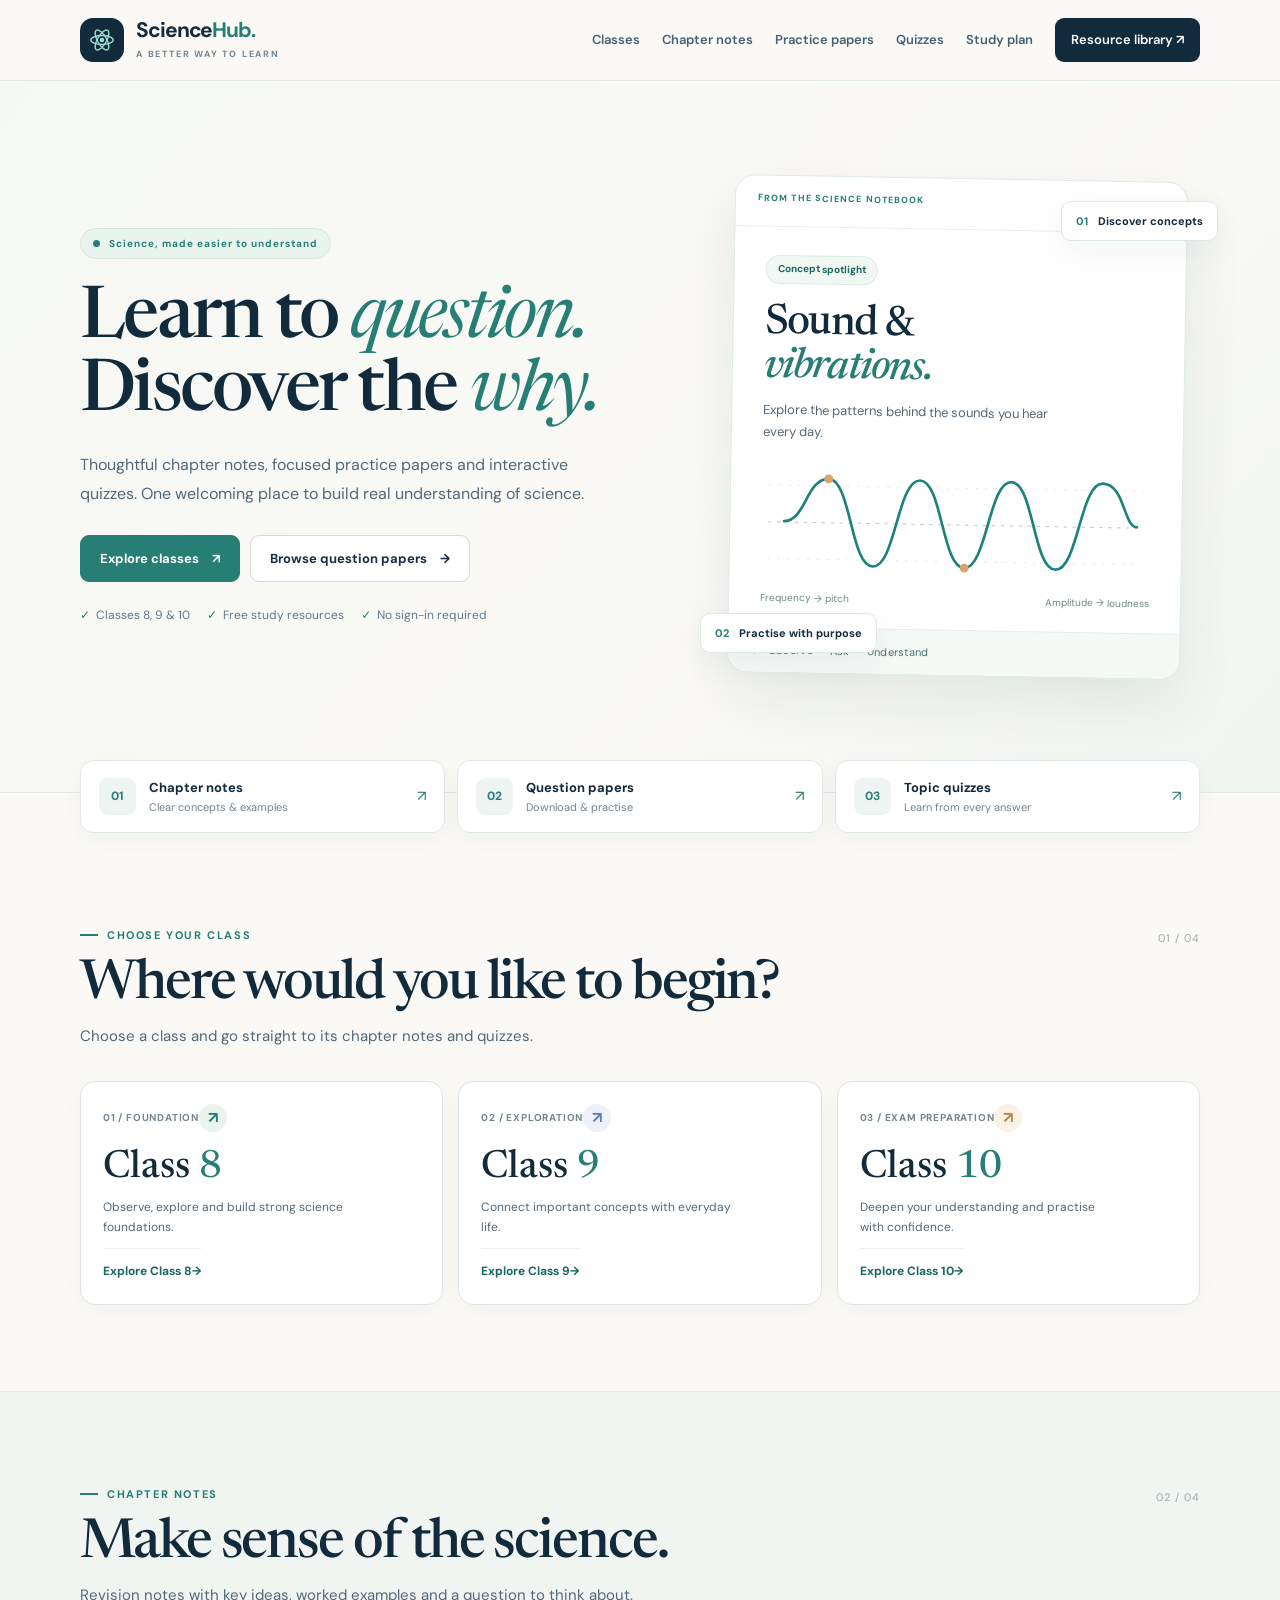
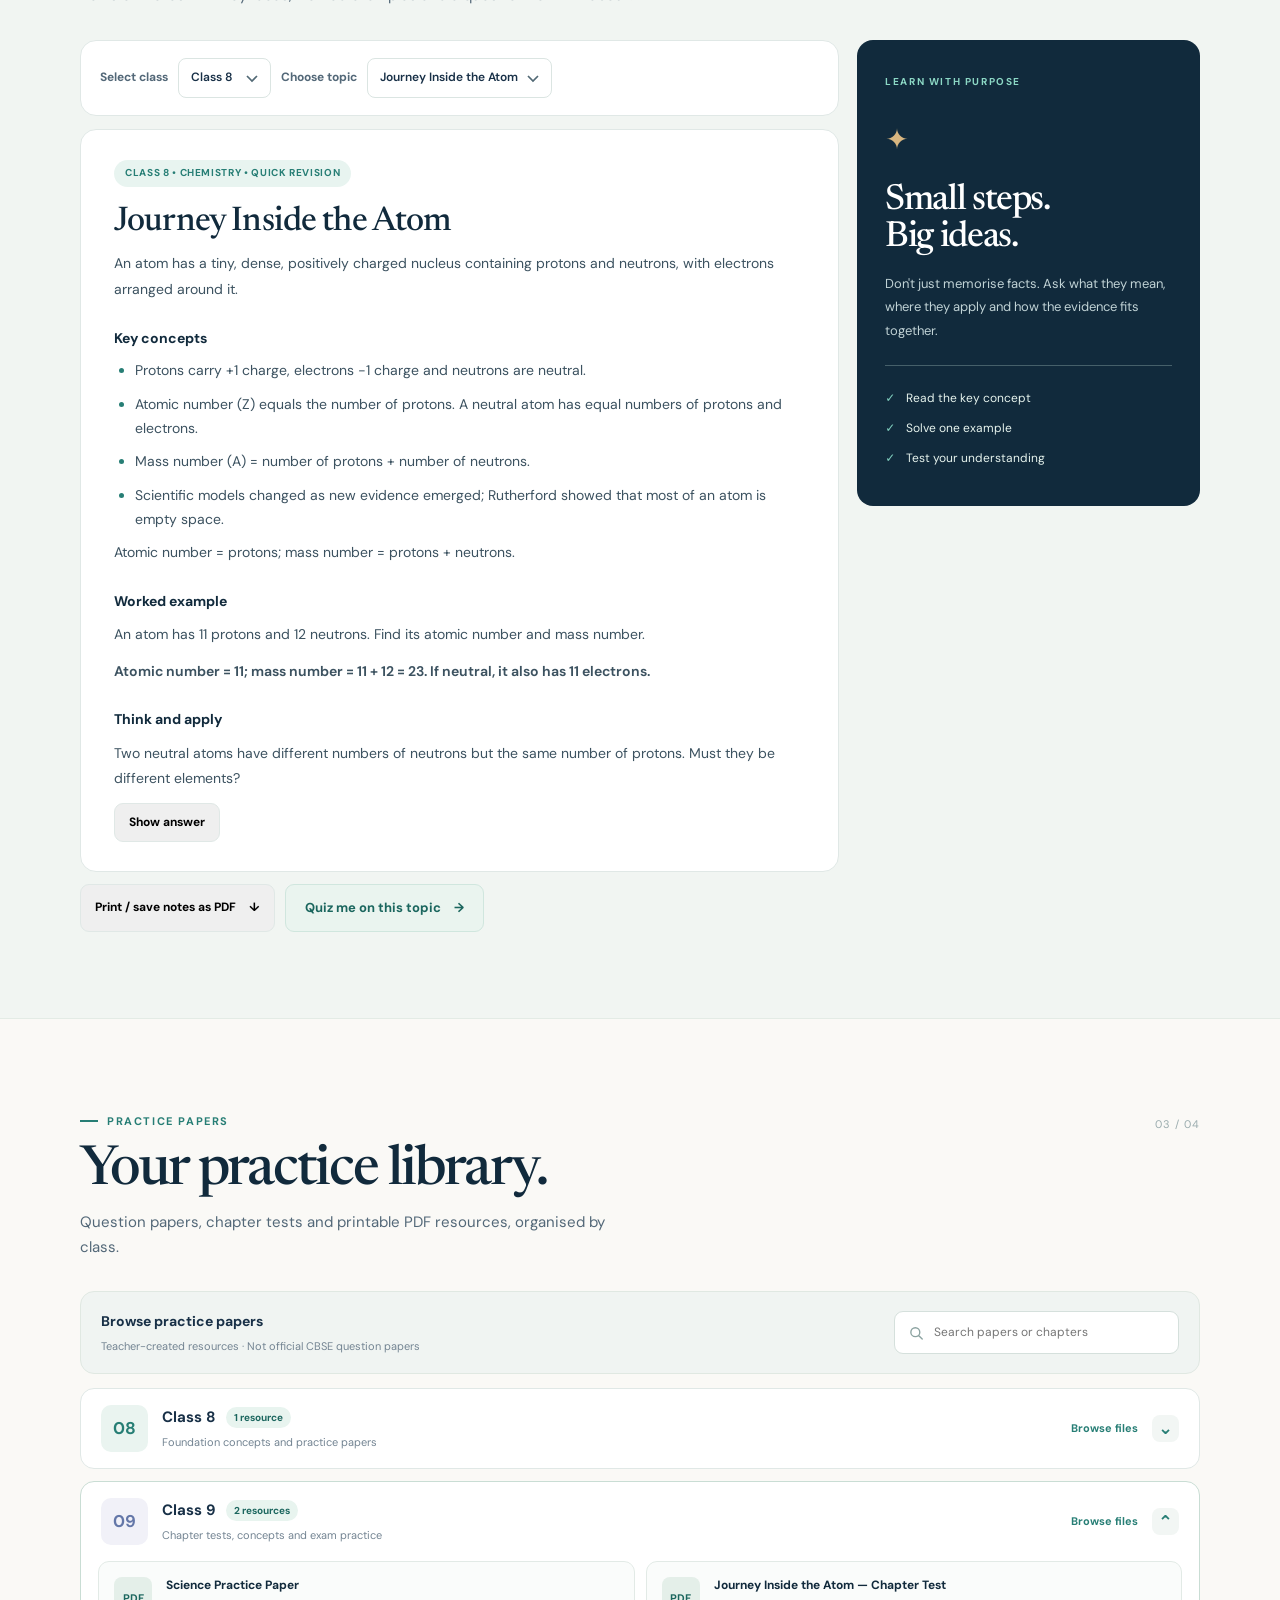
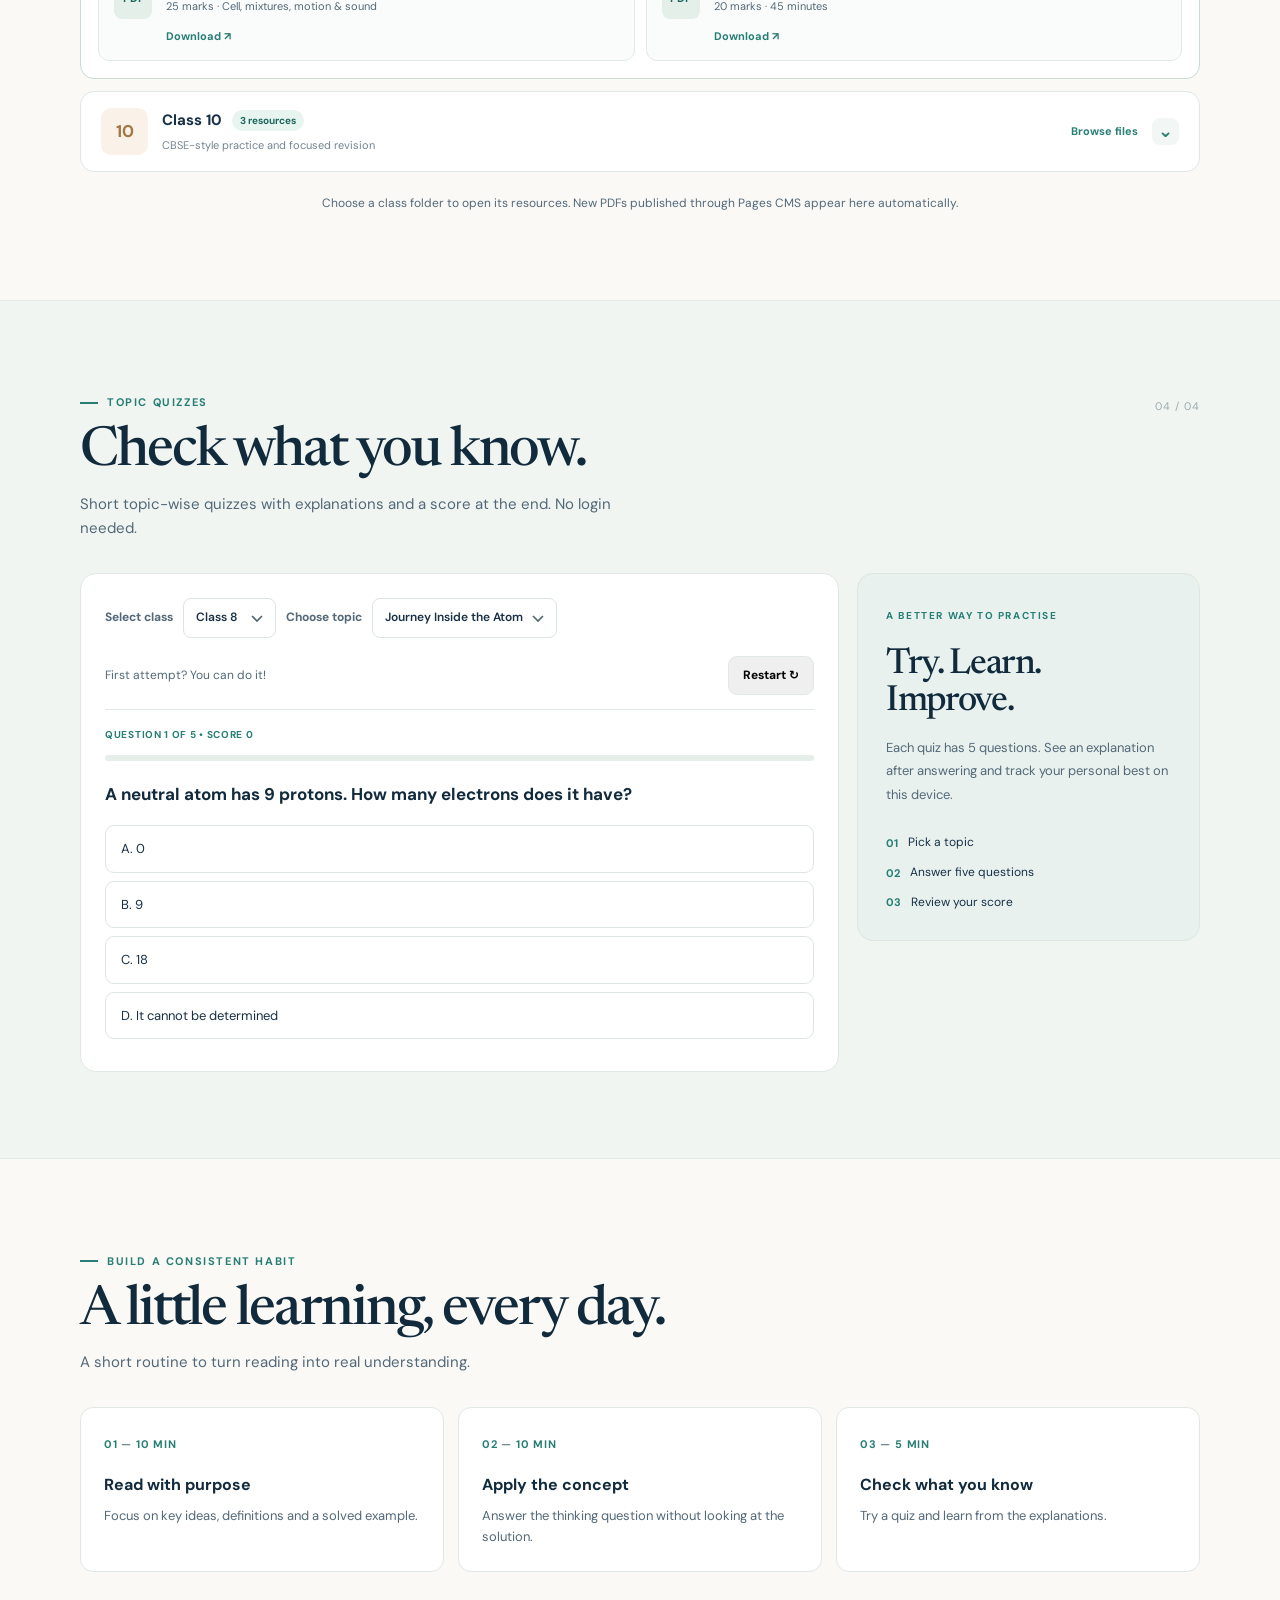
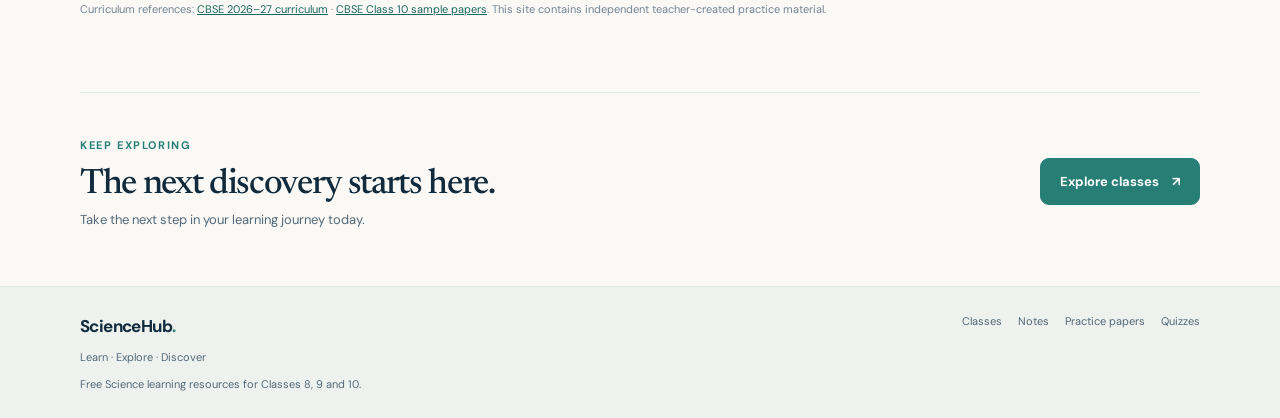
==== commit 14f04bb1: "Add files via upload" ====
--- a/index.html
+++ b/index.html
@@ -3,89 +3,88 @@
 <head>
   <meta charset="utf-8">
   <meta name="viewport" content="width=device-width, initial-scale=1">
-  <meta name="theme-color" content="#112b45">
+  <meta name="theme-color" content="#faf9f6">
   <meta name="description" content="Science Learning Hub: free chapter-wise Science notes, CBSE-style practice papers, chapter tests and interactive quizzes for Classes 8, 9 and 10.">
-  <meta property="og:title" content="Science Learning Hub | Learn. Practise. Improve.">
+  <meta property="og:title" content="Science Hub | Thoughtful science learning">
   <meta property="og:description" content="Study notes, class-wise Science PDFs and instant-feedback quizzes for Classes 8, 9 and 10.">
   <meta property="og:type" content="website">
-  <title>Science Learning Hub | Classes 8–10</title>
-  <link rel="stylesheet" href="style.css?v=20261118-professional">
+  <title>Science Hub | Notes, Quizzes & Practice Papers</title>
+  <link rel="preconnect" href="https://fonts.googleapis.com">
+  <link rel="preconnect" href="https://fonts.gstatic.com" crossorigin>
+  <link href="https://fonts.googleapis.com/css2?family=DM+Sans:wght@400;500;600;700&family=Newsreader:opsz,wght@6..72,400;6..72,500;6..72,600&display=swap" rel="stylesheet">
+  <link rel="stylesheet" href="style.css?v=20261118-academic4">
 </head>
 <body>
   <a class="skip" href="#classes">Skip to learning resources</a>
   <header class="top" id="page-top">
     <div class="wrap nav">
-      <a class="brand" href="#home" aria-label="Science Learning Hub home">
-        <span class="brand-symbol" aria-hidden="true">
-          <svg viewBox="0 0 44 44" width="32" height="32" fill="none"><circle cx="22" cy="22" r="3.7" fill="currentColor"/><ellipse cx="22" cy="22" rx="18" ry="7.5" stroke="currentColor" stroke-width="2.2"/><ellipse cx="22" cy="22" rx="18" ry="7.5" transform="rotate(60 22 22)" stroke="currentColor" stroke-width="2.2"/><ellipse cx="22" cy="22" rx="18" ry="7.5" transform="rotate(120 22 22)" stroke="currentColor" stroke-width="2.2"/></svg>
-        </span>
-        <span class="brand-copy"><strong>SCIENCE<span>HUB</span></strong><small>LEARN · EXPLORE · DISCOVER</small></span>
+      <a class="brand" href="#home" aria-label="Science Hub home">
+        <span class="brand-symbol" aria-hidden="true"><svg viewBox="0 0 40 40" width="30" height="30" fill="none"><circle cx="20" cy="20" r="3" fill="currentColor"/><ellipse cx="20" cy="20" rx="15" ry="6" stroke="currentColor" stroke-width="1.8"/><ellipse cx="20" cy="20" rx="15" ry="6" stroke="currentColor" stroke-width="1.8" transform="rotate(60 20 20)"/><ellipse cx="20" cy="20" rx="15" ry="6" stroke="currentColor" stroke-width="1.8" transform="rotate(120 20 20)"/></svg></span>
+        <span class="brand-copy"><strong>Science<span>Hub.</span></strong><small>A BETTER WAY TO LEARN</small></span>
       </a>
       <button class="menu" id="menu" type="button" aria-label="Toggle navigation" aria-expanded="false" aria-controls="nav"><span></span><span></span><span></span></button>
       <nav id="nav" aria-label="Main navigation">
-        <a href="#classes">Classes</a><a href="#notes">Notes</a><a href="#papers">Practice papers</a><a href="#quizzes">Quizzes</a><a href="#plan">Study plan</a>
-        <a class="nav-cta" href="#papers">Explore resources <span aria-hidden="true">↗</span></a>
+        <a href="#classes">Classes</a><a href="#notes">Chapter notes</a><a href="#papers">Practice papers</a><a href="#quizzes">Quizzes</a><a href="#plan">Study plan</a>
+        <a class="nav-cta" href="#papers">Resource library <span aria-hidden="true">↗</span></a>
       </nav>
     </div>
   </header>
-
   <main id="home">
     <section class="hero" aria-labelledby="hero-title">
-      <div class="hero-grid" aria-hidden="true"></div>
       <div class="wrap hero-inner">
         <div class="hero-content">
-          <div class="hero-eyebrow"><span class="eyebrow-dot"></span> FREE SCIENCE LEARNING · CLASSES 8–10</div>
-          <h1 id="hero-title">Learn science.<br><span>Think deeper.</span></h1>
-          <p>Clear chapter notes, thoughtfully designed practice papers and quizzes that help you understand the <em>why</em> behind every answer.</p>
+          <div class="hero-eyebrow"><span class="eyebrow-dot" aria-hidden="true"></span> Science, made easier to understand</div>
+          <h1 id="hero-title">Learn to <em>question.</em><br>Discover the <em>why.</em></h1>
+          <p>Thoughtful chapter notes, focused practice papers and interactive quizzes. One welcoming place to build real understanding of science.</p>
           <div class="actions">
-            <a class="btn primary" href="#classes">Start learning <span aria-hidden="true">↗</span></a>
-            <a class="btn outline" href="#papers">Browse practice papers <span aria-hidden="true">→</span></a>
+            <a class="btn primary" href="#classes">Explore classes <span aria-hidden="true">↗</span></a>
+            <a class="btn outline" href="#papers">Browse question papers <span aria-hidden="true">→</span></a>
           </div>
-          <div class="hero-facts"><span><b aria-hidden="true">✓</b> Class-wise resources</span><span><b aria-hidden="true">✓</b> Free PDF tests</span><span><b aria-hidden="true">✓</b> Instant quiz feedback</span></div>
+          <div class="hero-facts"><span>Classes 8, 9 &amp; 10</span><span>Free study resources</span><span>No sign-in required</span></div>
         </div>
-        <div class="hero-visual" aria-hidden="true">
+        <div class="hero-visual" aria-label="Example of a science learning card">
           <div class="science-board">
-            <div class="board-top"><span class="board-kicker">THE SCIENCE LAB</span><span class="board-spark">✳</span></div>
-            <div class="board-diagram">
-              <svg viewBox="0 0 420 322" role="presentation" fill="none">
-                <defs><linearGradient id="orb-grad" x1="28" y1="26" x2="390" y2="325" gradientUnits="userSpaceOnUse"><stop stop-color="#89e4d9"/><stop offset="1" stop-color="#72aaff"/></linearGradient><radialGradient id="core-glow"><stop stop-color="#B5FFF1"/><stop offset="1" stop-color="#52CCBC"/></radialGradient></defs>
-                <circle cx="211" cy="158" r="137" stroke="#CDE4F4" stroke-opacity=".32" stroke-dasharray="4 9"/>
-                <circle cx="211" cy="158" r="105" stroke="#CDE4F4" stroke-opacity=".20"/>
-                <ellipse cx="211" cy="158" rx="144" ry="56" stroke="url(#orb-grad)" stroke-width="3"/>
-                <ellipse cx="211" cy="158" rx="144" ry="56" stroke="url(#orb-grad)" stroke-width="3" transform="rotate(60 211 158)"/>
-                <ellipse cx="211" cy="158" rx="144" ry="56" stroke="url(#orb-grad)" stroke-width="3" transform="rotate(120 211 158)"/>
-                <circle cx="211" cy="158" r="28" fill="url(#core-glow)"/><circle cx="211" cy="158" r="14" fill="#133B56" opacity=".68"/>
-                <circle cx="352" cy="158" r="8" fill="#FFF0AC"/><circle cx="139" cy="34" r="7" fill="#83EEDE"/><circle cx="139" cy="283" r="7" fill="#A3C7FF"/>
-                <circle cx="211" cy="158" r="41" stroke="#D0FAF3" stroke-opacity=".28"/><circle cx="211" cy="158" r="57" stroke="#D0FAF3" stroke-opacity=".15"/>
-              </svg>
+            <div class="board-top"><span class="board-kicker">FROM THE SCIENCE NOTEBOOK</span><span class="board-number">09 <i>/ PHYSICS</i></span></div>
+            <div class="board-body">
+              <span class="board-chip">Concept spotlight</span>
+              <h2>Sound &amp;<br><em>vibrations.</em></h2>
+              <p>Explore the patterns behind the sounds you hear every day.</p>
+              <div class="board-diagram" aria-hidden="true">
+                <svg viewBox="0 0 420 134" fill="none" role="presentation" preserveAspectRatio="xMidYMid meet">
+                  <path d="M0 67H420" stroke="#B8D1CF" stroke-width="1.2" stroke-dasharray="4 6"/>
+                  <path d="M0 26H420 M0 108H420" stroke="#E2EDE9" stroke-width="1" stroke-dasharray="3 8"/>
+                  <path d="M18 66 C42 66 42 18 67 18 S93 115 118 115 S144 18 169 18 S195 115 220 115 S246 18 271 18 S297 115 322 115 S348 18 373 18 S397 66 412 66" stroke="#1C827B" stroke-width="3" stroke-linecap="round"/>
+                  <circle cx="67" cy="18" r="5" fill="#D9A56B"/><circle cx="220" cy="115" r="5" fill="#D9A56B"/>
+                </svg>
+                <div class="wave-captions"><span>Frequency → pitch</span><span>Amplitude → loudness</span></div>
+              </div>
             </div>
-            <div class="board-bottom"><span class="board-number">01 / 03</span><span>Observe • Question • Understand</span></div>
+            <div class="board-bottom"><span class="board-spark" aria-hidden="true">✳</span> Observe <span class="board-dot">·</span> Ask <span class="board-dot">·</span> Understand</div>
           </div>
-          <div class="float-topic float-topic-a"><span class="topic-icon topic-icon-chem">⚗</span><span><strong>Chemistry</strong><small>Explore matter</small></span></div>
-          <div class="float-topic float-topic-b"><span class="topic-icon topic-icon-phy">ϟ</span><span><strong>Physics</strong><small>Discover forces</small></span></div>
-          <div class="float-topic float-topic-c"><span class="topic-icon topic-icon-bio">✳</span><span><strong>Biology</strong><small>Understand life</small></span></div>
+          <div class="float-topic float-topic-a"><span class="topic-icon" aria-hidden="true">01</span><strong>Discover concepts</strong></div>
+          <div class="float-topic float-topic-b"><span class="topic-icon" aria-hidden="true">02</span><strong>Practise with purpose</strong></div>
         </div>
       </div>
     </section>
 
     <div class="wrap quick-access" aria-label="Quick learning links">
-      <a class="quick-link" href="#notes"><span class="quick-icon quick-1" aria-hidden="true">01</span><span><strong>Explore notes</strong><small>Concepts made clear</small></span><span class="quick-arrow" aria-hidden="true">↗</span></a>
-      <a class="quick-link" href="#papers"><span class="quick-icon quick-2" aria-hidden="true">02</span><span><strong>Download papers</strong><small>Practise at your pace</small></span><span class="quick-arrow" aria-hidden="true">↗</span></a>
-      <a class="quick-link" href="#quizzes"><span class="quick-icon quick-3" aria-hidden="true">03</span><span><strong>Take a quiz</strong><small>See your score instantly</small></span><span class="quick-arrow" aria-hidden="true">↗</span></a>
+      <a class="quick-link" href="#notes"><span class="quick-icon quick-1" aria-hidden="true">01</span><span><strong>Chapter notes</strong><small>Clear concepts &amp; examples</small></span><span class="quick-arrow" aria-hidden="true">↗</span></a>
+      <a class="quick-link" href="#papers"><span class="quick-icon quick-2" aria-hidden="true">02</span><span><strong>Question papers</strong><small>Download &amp; practise</small></span><span class="quick-arrow" aria-hidden="true">↗</span></a>
+      <a class="quick-link" href="#quizzes"><span class="quick-icon quick-3" aria-hidden="true">03</span><span><strong>Topic quizzes</strong><small>Learn from every answer</small></span><span class="quick-arrow" aria-hidden="true">↗</span></a>
     </div>
 
     <section class="wrap section" id="classes">
-      <div class="section-head"><div class="section-headline"><span class="kicker"><i></i> YOUR LEARNING JOURNEY</span><h2>Find your starting point.</h2><p>Choose a class and go straight to its chapter notes and quizzes.</p></div><span class="section-index" aria-hidden="true">01 / 04</span></div>
+      <div class="section-head"><div class="section-headline"><span class="kicker"><i></i> CHOOSE YOUR CLASS</span><h2>Where would you like to begin?</h2><p>Choose a class and go straight to its chapter notes and quizzes.</p></div><span class="section-index" aria-hidden="true">01 / 04</span></div>
       <div class="class-grid">
-        <button type="button" class="class-card class-eight" data-class="8"><span class="class-topline"><span class="class-icon" aria-hidden="true">◉</span><span class="class-badge">FOUNDATION</span></span><span class="class-label">SCIENCE · CLASS</span><strong>08</strong><span class="class-desc">Build core concepts through observation and discovery.</span><span class="card-bottom">Explore Class 8 <span aria-hidden="true">↗</span></span></button>
-        <button type="button" class="class-card class-nine" data-class="9"><span class="class-topline"><span class="class-icon" aria-hidden="true">⌁</span><span class="class-badge">EXPLORATION</span></span><span class="class-label">SCIENCE · CLASS</span><strong>09</strong><span class="class-desc">Connect scientific ideas to the world around you.</span><span class="card-bottom">Explore Class 9 <span aria-hidden="true">↗</span></span></button>
-        <button type="button" class="class-card class-ten" data-class="10"><span class="class-topline"><span class="class-icon" aria-hidden="true">⚡</span><span class="class-badge">EXAM READY</span></span><span class="class-label">SCIENCE · CLASS</span><strong>10</strong><span class="class-desc">Develop confidence with precise and purposeful practice.</span><span class="card-bottom">Explore Class 10 <span aria-hidden="true">↗</span></span></button>
+        <button type="button" class="class-card class-eight" data-class="8"><span class="class-topline"><span class="class-index">01 / Foundation</span><span class="class-icon" aria-hidden="true">↗</span></span><span class="class-card-title">Class <strong>8</strong></span><span class="class-desc">Observe, explore and build strong science foundations.</span><span class="card-bottom">Explore Class 8 <span aria-hidden="true">→</span></span></button>
+        <button type="button" class="class-card class-nine" data-class="9"><span class="class-topline"><span class="class-index">02 / Exploration</span><span class="class-icon" aria-hidden="true">↗</span></span><span class="class-card-title">Class <strong>9</strong></span><span class="class-desc">Connect important concepts with everyday life.</span><span class="card-bottom">Explore Class 9 <span aria-hidden="true">→</span></span></button>
+        <button type="button" class="class-card class-ten" data-class="10"><span class="class-topline"><span class="class-index">03 / Exam preparation</span><span class="class-icon" aria-hidden="true">↗</span></span><span class="class-card-title">Class <strong>10</strong></span><span class="class-desc">Deepen your understanding and practise with confidence.</span><span class="card-bottom">Explore Class 10 <span aria-hidden="true">→</span></span></button>
       </div>
     </section>
 
     <section class="band" id="notes">
       <div class="wrap section">
-        <div class="section-head"><div class="section-headline"><span class="kicker"><i></i> THE STUDY LIBRARY</span><h2>Understand the concept.</h2><p>Revision notes with key ideas, worked examples and a question to think about.</p></div><span class="section-index" aria-hidden="true">02 / 04</span></div>
+        <div class="section-head"><div class="section-headline"><span class="kicker"><i></i> CHAPTER NOTES</span><h2>Make sense of the science.</h2><p>Revision notes with key ideas, worked examples and a question to think about.</p></div><span class="section-index" aria-hidden="true">02 / 04</span></div>
         <div class="study-layout">
           <div class="study-main">
             <div class="study-controls"><div class="toolbar"><label for="notesClass">Select class</label><select id="notesClass"><option value="8">Class 8</option><option value="9">Class 9</option><option value="10">Class 10</option></select><label for="chapter">Choose topic</label><select id="chapter"></select></div></div>
@@ -98,7 +97,7 @@
     </section>
 
     <section class="wrap section" id="papers">
-      <div class="section-head"><div class="section-headline"><span class="kicker"><i></i> THE RESOURCE LIBRARY</span><h2>Practise with confidence.</h2><p>Question papers, chapter tests and printable PDF resources, organised by class.</p></div><span class="section-index" aria-hidden="true">03 / 04</span></div>
+      <div class="section-head"><div class="section-headline"><span class="kicker"><i></i> PRACTICE PAPERS</span><h2>Your practice library.</h2><p>Question papers, chapter tests and printable PDF resources, organised by class.</p></div><span class="section-index" aria-hidden="true">03 / 04</span></div>
       <div class="library-toolbar"><div><strong>Browse practice papers</strong><span>Teacher-created resources · Not official CBSE question papers</span></div><label class="search-field"><svg viewBox="0 0 24 24" width="18" height="18" fill="none" aria-hidden="true"><circle cx="10.8" cy="10.8" r="6.6" stroke="currentColor" stroke-width="2"/><path d="m16 16 5 5" stroke="currentColor" stroke-width="2" stroke-linecap="round"/></svg><input type="search" id="paperSearch" placeholder="Search papers or chapters" aria-label="Search papers or chapters"></label></div>
       <div class="paper-folders">
         <details class="paper-folder" id="class8-papers">
@@ -126,15 +125,15 @@
 
     <section class="band quiz-band" id="quizzes">
       <div class="wrap section">
-        <div class="section-head"><div class="section-headline"><span class="kicker"><i></i> CHECK YOUR UNDERSTANDING</span><h2>Make every answer count.</h2><p>Short topic-wise quizzes with explanations and a score at the end. No login needed.</p></div><span class="section-index" aria-hidden="true">04 / 04</span></div>
+        <div class="section-head"><div class="section-headline"><span class="kicker"><i></i> TOPIC QUIZZES</span><h2>Check what you know.</h2><p>Short topic-wise quizzes with explanations and a score at the end. No login needed.</p></div><span class="section-index" aria-hidden="true">04 / 04</span></div>
         <div class="quiz-layout"><div class="quiz-shell"><div class="toolbar"><label for="quizClass">Select class</label><select id="quizClass"><option value="8">Class 8</option><option value="9">Class 9</option><option value="10">Class 10</option></select><label for="quizTopic">Choose topic</label><select id="quizTopic"></select></div><div class="quiz-meta"><span id="bestScore" aria-live="polite"></span><button class="btn small" type="button" id="restart">Restart ↻</button></div><div id="quizContent" aria-live="polite"></div></div><aside class="quiz-aside"><span class="aside-overline">A BETTER WAY TO PRACTISE</span><h3>Try. Learn.<br>Improve.</h3><p>Each quiz has 5 questions. See an explanation after answering and track your personal best on this device.</p><div class="quiz-steps"><span><b>01</b> Pick a topic</span><span><b>02</b> Answer five questions</span><span><b>03</b> Review your score</span></div></aside></div>
       </div>
     </section>
 
-    <section class="wrap section study-plan" id="plan"><div class="section-head"><div class="section-headline"><span class="kicker"><i></i> BUILD A CONSISTENT HABIT</span><h2>25 minutes. Meaningful progress.</h2><p>A short routine to turn reading into real understanding.</p></div></div><div class="steps"><div><span class="step-no">01 <i>—</i> 10 MIN</span><h3>Read with purpose</h3><p>Focus on key ideas, definitions and a solved example.</p></div><div><span class="step-no">02 <i>—</i> 10 MIN</span><h3>Apply the concept</h3><p>Answer the thinking question without looking at the solution.</p></div><div><span class="step-no">03 <i>—</i> 5 MIN</span><h3>Check what you know</h3><p>Try a quiz and learn from the explanations.</p></div></div><p class="sources">Curriculum references: <a href="https://cbseacademic.nic.in/curriculum_2027.html" target="_blank" rel="noopener noreferrer">CBSE 2026–27 curriculum</a> · <a href="https://cbseacademic.nic.in/SQP_CLASSX_2026-27.html" target="_blank" rel="noopener noreferrer">CBSE Class 10 sample papers</a>. This site contains independent teacher-created practice material.</p></section>
-    <section class="wrap closing"><div><span class="kicker">KEEP EXPLORING</span><h2>Great questions lead to great discoveries.</h2><p>Take the next step in your learning journey today.</p></div><a class="btn primary" href="#classes">Explore classes <span aria-hidden="true">↗</span></a></section>
+    <section class="wrap section study-plan" id="plan"><div class="section-head"><div class="section-headline"><span class="kicker"><i></i> BUILD A CONSISTENT HABIT</span><h2>A little learning, every day.</h2><p>A short routine to turn reading into real understanding.</p></div></div><div class="steps"><div><span class="step-no">01 <i>—</i> 10 MIN</span><h3>Read with purpose</h3><p>Focus on key ideas, definitions and a solved example.</p></div><div><span class="step-no">02 <i>—</i> 10 MIN</span><h3>Apply the concept</h3><p>Answer the thinking question without looking at the solution.</p></div><div><span class="step-no">03 <i>—</i> 5 MIN</span><h3>Check what you know</h3><p>Try a quiz and learn from the explanations.</p></div></div><p class="sources">Curriculum references: <a href="https://cbseacademic.nic.in/curriculum_2027.html" target="_blank" rel="noopener noreferrer">CBSE 2026–27 curriculum</a> · <a href="https://cbseacademic.nic.in/SQP_CLASSX_2026-27.html" target="_blank" rel="noopener noreferrer">CBSE Class 10 sample papers</a>. This site contains independent teacher-created practice material.</p></section>
+    <section class="wrap closing"><div><span class="kicker">KEEP EXPLORING</span><h2>The next discovery starts here.</h2><p>Take the next step in your learning journey today.</p></div><a class="btn primary" href="#classes">Explore classes <span aria-hidden="true">↗</span></a></section>
   </main>
-  <footer><div class="wrap foot"><div class="foot-brand"><strong>⚛ SCIENCEHUB</strong><span>Learn · Explore · Discover</span></div><div class="foot-links"><a href="#classes">Classes</a><a href="#notes">Notes</a><a href="#papers">Practice papers</a><a href="#quizzes">Quizzes</a></div><p>Free Science learning resources for Classes 8, 9 and 10.</p></div></footer>
+  <footer><div class="wrap foot"><div class="foot-brand"><strong>ScienceHub<span>.</span></strong><span>Learn · Explore · Discover</span></div><div class="foot-links"><a href="#classes">Classes</a><a href="#notes">Notes</a><a href="#papers">Practice papers</a><a href="#quizzes">Quizzes</a></div><p>Free Science learning resources for Classes 8, 9 and 10.</p></div></footer>
   <!-- KEEP: existing lessons and quizzes are loaded from the original script.js. -->
   <script src="script.js"></script>
   <!-- KEEP: your Pages CMS 'papers.json' publishing flow. -->
--- a/style.css
+++ b/style.css
@@ -1,201 +1,30 @@
-/* SCIENCEHUB • Professional edition — no external fonts or frameworks */
-:root{
-  color-scheme:light;
-  --navy:#10263d;--navy-2:#142f4c;--navy-3:#1d4164;
-  --teal:#00a6a0;--teal-soft:#d9f4ef;--sea:#24c7ba;
-  --text:#1c3447;--muted:#67798a;--faint:#8ba0b1;
-  --canvas:#f9fbfd;--white:#fff;--line:#e1e9ef;--mist:#f1f6f8;
-  --shadow:0 17px 48px rgba(13,40,65,.075);
-  --radius:20px
-}
-*{box-sizing:border-box}
-html{scroll-behavior:smooth}
-body{margin:0;background:var(--white);color:var(--text);font-family:Inter,"Segoe UI",-apple-system,BlinkMacSystemFont,"Helvetica Neue",Arial,sans-serif;font-size:16px;line-height:1.6;-webkit-font-smoothing:antialiased}
-a{color:inherit;text-decoration:none}button,input,select{font:inherit}button{cursor:pointer}button,select,input{touch-action:manipulation}button:disabled{cursor:default}
-[hidden]{display:none!important}
-:focus-visible{outline:3px solid #00aba6;outline-offset:3px}
-::selection{background:#b5f0e5;color:#10263d}
-.wrap{width:min(100% - 52px,1176px);margin-inline:auto}
-.skip{position:absolute;left:-9999px;top:12px;z-index:200}.skip:focus{left:16px;background:#fff;padding:10px 14px;border-radius:8px}
-/* HEADER */
-.top{position:sticky;top:0;z-index:50;border-bottom:1px solid rgba(218,227,234,.83);background:rgba(255,255,255,.95);backdrop-filter:blur(16px);-webkit-backdrop-filter:blur(16px)}
-.nav{display:flex;align-items:center;justify-content:space-between;gap:22px;min-height:88px}
-.brand{display:inline-flex;align-items:center;gap:12px;min-width:220px}
-.brand-symbol{width:50px;height:50px;display:flex;align-items:center;justify-content:center;border-radius:15px;background:var(--navy);color:#6ee0d4;box-shadow:0 7px 15px #17314d1a}
-.brand-copy{display:flex;flex-direction:column;justify-content:center;line-height:1}
-.brand-copy strong{font-size:20px;letter-spacing:-.65px;font-weight:900;color:var(--navy)}
-.brand-copy strong span{color:var(--teal)}
-.brand-copy small{font-size:9px;margin-top:9px;letter-spacing:2px;font-weight:850;color:#91a1ad}
-.nav nav{display:flex;align-items:center;gap:25px}
-.nav nav>a{font-size:13px;font-weight:720;color:#4b6073;white-space:nowrap;transition:color .15s}
-.nav nav>a:hover{color:#008a84}
-.nav nav>a.nav-cta{color:white;background:var(--navy);padding:11px 17px;border-radius:10px;box-shadow:0 6px 16px #10283f22}
-.nav-cta span{margin-left:7px;font-size:16px}
-.menu{display:none;flex-direction:column;align-items:center;justify-content:center;gap:5px;background:#f2f7f9;border:1px solid var(--line);border-radius:11px;width:45px;height:43px;flex:none}
-.menu span{width:20px;height:2px;background:var(--navy);border-radius:8px}
-/* HERO */
-.hero{position:relative;overflow:hidden;background:radial-gradient(circle at 85% 10%,#22577d 0,transparent 42%),linear-gradient(120deg,#0f2943 5%,#102d48 55%,#134867);color:white}
-.hero-grid{position:absolute;inset:0;pointer-events:none;opacity:.18;background-image:linear-gradient(#b7d1e428 1px,transparent 1px),linear-gradient(90deg,#b7d1e428 1px,transparent 1px);background-size:46px 46px;mask-image:linear-gradient(90deg,transparent 10%,#000 100%)}
-.hero::before{content:"";position:absolute;width:600px;height:600px;border-radius:50%;background:#159d9b;opacity:.055;left:-290px;bottom:-380px;filter:blur(30px)}
-.hero-inner{position:relative;min-height:575px;display:grid;grid-template-columns:minmax(0,1.05fr) minmax(380px,.95fr);gap:32px;align-items:center;padding-block:76px 106px}
-.hero-content{position:relative;z-index:2;padding-bottom:5px}
-.hero-eyebrow{display:inline-flex;align-items:center;gap:11px;border:1px solid #80b9c13b;background:#ffffff0a;border-radius:50px;padding:8px 14px;font-size:10px;font-weight:850;letter-spacing:1.7px;color:#bcebe7}
-.eyebrow-dot{height:7px;width:7px;background:#63decd;box-shadow:0 0 0 4px #63decd27;border-radius:50%}
-.hero h1{font-size:clamp(48px,5vw,76px);line-height:1.075;letter-spacing:-3.6px;font-weight:860;margin:28px 0 24px;color:#fff}
-.hero h1 span{color:#78e1d1}
-.hero-content>p{color:#c5d8e4;max-width:550px;font-size:17px;line-height:1.85;margin:0}
-.hero-content>p em{font-style:normal;color:#fff;font-weight:650}
-.actions{display:flex;flex-wrap:wrap;align-items:center;gap:13px;margin:29px 0 32px}
-.btn{display:inline-flex;align-items:center;justify-content:center;gap:14px;text-align:center;padding:13px 20px;border-radius:10px;border:1px solid transparent;font-size:13px;font-weight:790;min-height:46px;transition:transform .18s,background .18s,box-shadow .18s;line-height:1.35}
-.btn:hover:not(:disabled){transform:translateY(-2px)}
-.btn.primary{background:#68dfd2;color:#102d42;box-shadow:0 7px 24px #061a2130}
-.btn.primary:hover{background:#91eee0}
-.btn.outline{color:#e6f1f7;border-color:#63869d;background:#ffffff0a}
-.btn.outline:hover{background:#ffffff1f}
-.btn.small{font-size:12px;background:var(--navy);color:#fff;padding:10px 15px;min-height:42px}
-.btn.btn-subtle{font-size:12px;background:#e5f5f2;color:#0e716e;border:1px solid #bfe9e3;padding:10px 15px;min-height:42px}
-.hero-facts{display:flex;gap:10px 17px;flex-wrap:wrap;color:#d6e4ed;font-size:11px;font-weight:650}
-.hero-facts span{display:flex;align-items:center;gap:8px}
-.hero-facts b{color:#7ce3d5}
-.hero-visual{min-height:405px;position:relative;isolation:isolate}
-.science-board{position:absolute;inset:12px 18px 14px 36px;overflow:hidden;background:linear-gradient(155deg,#1d5370a9,#153b5ce6);border:1px solid #7cb7c054;border-radius:28px;box-shadow:0 24px 65px #061b31a0, inset 0 1px 0 #ffffff22;backdrop-filter:blur(10px)}
-.science-board:before{content:"";position:absolute;inset:0;pointer-events:none;background-image:radial-gradient(#a8cfde4a .9px,transparent .9px);background-size:18px 18px;opacity:.35}
-.board-top,.board-bottom{position:absolute;left:30px;right:30px;display:flex;align-items:center;justify-content:space-between;color:#bcd9e8}
-.board-top{top:23px}.board-kicker{font-size:10px;letter-spacing:2px;font-weight:800}.board-spark{font-size:21px;color:#87dfd5}
-.board-diagram{position:absolute;inset:42px 18px 30px;display:grid;place-items:center}.board-diagram svg{width:100%;max-height:325px;filter:drop-shadow(0 5px 8px #0c2f3c5a)}
-.board-bottom{bottom:19px;gap:8px;font-size:10px;font-weight:700}.board-number{color:#85e4d6}
-.float-topic{position:absolute;display:flex;align-items:center;gap:11px;padding:11px 17px;border-radius:14px;background:#fff;color:var(--navy);z-index:2;box-shadow:0 18px 38px #061c2c52;min-width:152px}
-.float-topic strong,.float-topic small{display:block;line-height:1.35}.float-topic strong{font-size:12px}.float-topic small{font-size:10px;color:#788a96}.topic-icon{display:grid;place-items:center;border-radius:10px;width:35px;height:35px;font-size:20px;font-weight:900}
-.topic-icon-chem{color:#8d5dd0;background:#efe8fd}.topic-icon-phy{color:#b16b29;background:#ffeed5}.topic-icon-bio{color:#218a67;background:#dcf6e9}
-.float-topic-a{left:-7px;top:64px}.float-topic-b{right:-8px;top:183px}.float-topic-c{left:-5px;bottom:37px}
-/* QUICK ACCESS */
-.quick-access{display:grid;grid-template-columns:repeat(3,minmax(0,1fr));gap:12px;position:relative;z-index:3;margin-top:-43px}
-.quick-link{display:flex;align-items:center;gap:15px;padding:19px 21px;background:white;border:1px solid var(--line);border-radius:16px;box-shadow:0 14px 32px rgba(12,36,53,.10);transition:transform .18s,box-shadow .18s}
-.quick-link:hover{transform:translateY(-4px);box-shadow:0 20px 38px rgba(12,36,53,.14)}
-.quick-link>span:nth-child(2){min-width:0;flex:1}.quick-link strong{display:block;font-size:13px;font-weight:820;color:var(--navy)}.quick-link small{display:block;color:var(--muted);font-size:11px;margin-top:3px}
-.quick-icon{display:grid;place-items:center;width:44px;height:44px;border-radius:12px;font-weight:900;font-size:16px;font-variant-numeric:tabular-nums;letter-spacing:-.5px}
-.quick-1{background:#ddf6ef;color:#087d74}.quick-2{background:#e7edff;color:#5266bb}.quick-3{background:#fff1e3;color:#b4763b}
-.quick-arrow{font-size:22px;color:#90a1ac}
-/* SECTIONS */
-.section{padding-block:88px 92px;scroll-margin-top:80px}.section-head{display:flex;justify-content:space-between;gap:22px;align-items:start;margin-bottom:33px}
-.section-headline{max-width:710px}.section-head h2{font-size:clamp(31px,3.6vw,47px);line-height:1.18;letter-spacing:-1.9px;font-weight:850;margin:15px 0 12px;color:var(--navy)}.section-head p{margin:0;color:#6a7d8b;font-size:15px;line-height:1.8}
-.kicker{font-size:10px;font-weight:900;letter-spacing:2.3px;color:#0b8d8a;display:inline-flex;align-items:center;gap:11px}
-.kicker i{width:18px;height:2px;background:currentColor;display:inline-block;flex:none}
-.section-index{font-weight:850;letter-spacing:1px;font-size:11px;color:#94a7b7;padding:7px 0;white-space:nowrap}
-.band{background:#f5f9fb;border-block:1px solid #e8eff4}
-/* CLASS CARDS */
-.class-grid{display:grid;grid-template-columns:repeat(3,minmax(0,1fr));gap:18px}
-.class-card{display:flex;flex-direction:column;text-align:left;align-items:stretch;position:relative;min-width:0;padding:27px;border:1px solid #e0eaf0;border-radius:21px;min-height:314px;background:#fff;color:var(--navy);box-shadow:0 7px 20px #143b5310;transition:transform .2s,box-shadow .2s,border-color .2s;overflow:hidden}
-.class-card:before{content:"";height:4px;position:absolute;top:0;left:0;right:0;background:var(--card-accent)}
-.class-card:hover{transform:translateY(-5px);box-shadow:0 17px 34px #143b5323;border-color:#b3d8d9}
-.class-eight{--card-accent:#22afa6;--card-soft:#def7ee;--card-ink:#15857c}
-.class-nine{--card-accent:#687fd8;--card-soft:#edf0ff;--card-ink:#566ab7}
-.class-ten{--card-accent:#e3a35c;--card-soft:#fff0df;--card-ink:#b67d3d}
-.class-topline{display:flex;align-items:center;justify-content:space-between;gap:10px;margin-bottom:18px}.class-icon{display:grid;place-items:center;background:var(--card-soft);color:var(--card-ink);border-radius:12px;width:46px;height:46px;font-size:24px;font-weight:750}
-.class-badge{font-size:9px;letter-spacing:1.1px;font-weight:850;color:var(--card-ink);background:var(--card-soft);border-radius:40px;padding:5px 9px}
-.class-label{font-size:11px;font-weight:850;letter-spacing:1.5px;color:#8a99a6}
-.class-card>strong{font-size:61px;line-height:1;letter-spacing:-2px;font-variant-numeric:tabular-nums;margin:3px 0 12px}
-.class-desc{font-size:13px;color:#708292;line-height:1.7;max-width:275px;flex:1}
-.card-bottom{display:flex;align-items:center;justify-content:space-between;font-size:12px;font-weight:840;color:var(--card-ink);margin-top:18px;padding-top:16px;border-top:1px solid var(--line)}
-.card-bottom span{font-size:19px}
-/* NOTES */
-.study-layout{display:grid;grid-template-columns:minmax(0,1fr) 286px;gap:24px;align-items:start}
-.study-main{min-width:0}.study-controls{background:#fff;padding:19px 21px;border:1px solid var(--line);border-radius:15px 15px 0 0;border-bottom:0}
-.toolbar{display:flex;gap:12px;align-items:center;flex-wrap:wrap}.toolbar label{font-size:12px;font-weight:830;color:#4a6578;white-space:nowrap}.toolbar select{padding:10px 36px 10px 13px;border:1px solid #d5e2e8;background:#f8fbfc;color:#16314a;border-radius:9px;min-height:43px;max-width:100%;font-size:12px;font-weight:710;flex:1;min-width:130px;cursor:pointer}
-.content-card{background:#fff;border:1px solid var(--line);border-top:1px solid #e5ecef;border-radius:0 0 15px 15px;padding:28px 30px;box-shadow:0 11px 28px #15314d0d;min-height:300px}
-.content-card h3{color:var(--navy);font-size:26px;letter-spacing:-.7px;line-height:1.2;margin:8px 0 12px}
-.content-card h4{color:#163e51;margin:24px 0 9px;font-size:15px}
-.content-card p,.content-card li{font-size:14px;line-height:1.86;color:#536b7d}
-.content-card li{padding-left:3px;margin:8px 0}.content-card ul{padding-left:22px}
-.note-tag{display:inline-flex;border-radius:40px;background:#e4f5f1;padding:5px 11px;color:#098579;font-size:10px;font-weight:880;letter-spacing:1.1px}
-.content-card .key-equation{border-radius:10px;background:#eff9f6;border-left:3px solid #26b5a4;padding:14px 17px;color:#146254;font-weight:800}
-.content-card .example{background:#f8fbfd;border:1px solid #e2ebf0;border-radius:12px;padding:16px 19px;margin:17px 0}
-.content-card .example p{margin:6px 0}.content-card .example strong{color:var(--navy)}
-.content-card .answer-card{background:#ecf8f4;border:1px solid #ccece3;border-radius:10px;padding:13px 17px;color:#1a5d57;margin:10px 0}
-.content-card .answer-card[hidden]{display:none!important}.content-card .answer-card p{margin:5px 0}
-.content-card details{background:#f6f9fc;border:1px solid var(--line);border-radius:10px;padding:12px 15px;margin:11px 0}.content-card summary{font-weight:750;cursor:pointer}
-.note-actions{display:flex;gap:10px;flex-wrap:wrap;margin-top:16px}
-.study-aside{background:#11324d;position:relative;overflow:hidden;color:#fff;border-radius:19px;padding:33px 26px;min-height:350px}
-.study-aside::after{content:"";position:absolute;width:230px;height:230px;border-radius:50%;border:1px solid #ffffff24;right:-120px;top:-110px;box-shadow:0 0 0 22px #ffffff08,0 0 0 48px #ffffff08}
-.aside-overline{font-size:10px;font-weight:870;letter-spacing:1.6px;color:#7ce3d5}
-.aside-deco{display:block;color:#79e3d3;font-size:36px;margin:13px 0 5px}
-.study-aside h3,.quiz-aside h3{font-size:27px;letter-spacing:-1px;line-height:1.2;margin:8px 0 13px}.study-aside p,.quiz-aside p{color:#c5d6e2;font-size:13px;line-height:1.8;margin:0}
-.aside-rule{height:1px;background:#ffffff2c;margin:26px 0 17px}.aside-tip{display:flex;gap:11px;align-items:center;color:#e4f4f4;font-size:12px;margin:11px 0}.aside-tip span{color:#73e0d0}
-/* PAPER LIBRARY */
-.library-toolbar{background:#f6fafb;border:1px solid #dfe8ee;border-radius:15px;display:flex;align-items:center;justify-content:space-between;gap:20px;padding:17px 20px;margin-bottom:15px}
-.library-toolbar>div{display:flex;flex-direction:column;gap:2px}.library-toolbar strong{color:var(--navy);font-size:14px}.library-toolbar>div span{color:var(--muted);font-size:11px}
-.search-field{min-width:245px;display:flex;align-items:center;gap:8px;background:#fff;border:1px solid #d7e4ea;color:#81929e;padding:8px 12px;border-radius:10px}
-.search-field:focus-within{border-color:#20a59b;box-shadow:0 0 0 3px #33bbb519}.search-field input{outline:0;border:0;min-width:0;width:100%;font-size:12px;background:transparent;color:var(--navy)}
-.paper-folders{display:grid;gap:15px}
-.paper-folder{border:1px solid var(--line);background:#fff;border-radius:16px;box-shadow:0 6px 18px #18364908;overflow:hidden;transition:border-color .2s,box-shadow .2s}
-.paper-folder[open]{border-color:#b9ddd9;box-shadow:0 10px 25px #0b58591a}.paper-folder[hidden]{display:none}
-.paper-folder summary{list-style:none;cursor:pointer;display:flex;align-items:center;gap:17px;padding:21px 23px}.paper-folder summary::-webkit-details-marker{display:none}
-.folder-emoji{width:54px;height:54px;display:grid;place-items:center;border-radius:13px;background:#e6f6f1;color:#0a9286;font-size:18px;font-weight:900;flex:none;font-variant-numeric:tabular-nums}
-#class9-papers .folder-emoji{background:#eef0ff;color:#5c74b9}#class10-papers .folder-emoji{background:#fff1e2;color:#b67b36}
-.folder-heading{display:flex;flex-direction:column;min-width:0;flex:1;gap:2px}.folder-heading strong{font-size:17px;color:var(--navy);font-weight:850;display:flex;gap:10px;align-items:center;flex-wrap:wrap}.folder-heading small{font-size:12px;color:#758797}
-.paper-count{display:inline-block;border-radius:40px;padding:4px 8px;color:#17796f;background:#e8f8f4;font-size:10px;font-weight:850}
-.folder-action{font-size:11px;color:#168c85;font-weight:820;display:inline-flex;align-items:center;gap:15px;white-space:nowrap}
-.folder-chevron{border:1px solid #dce8eb;width:30px;height:30px;border-radius:9px;display:grid;place-items:center;font-size:21px;font-weight:400;color:#5d7c87;line-height:1;transition:transform .2s}
-.paper-folder[open] .folder-chevron{transform:rotate(180deg)}
-.paper-grid{display:grid;grid-template-columns:repeat(2,minmax(0,1fr));gap:12px;padding:0 21px 22px}
-.paper-card{display:flex;align-items:center;gap:13px;min-width:0;padding:16px 17px;border:1px solid #e0ebef;background:#fbfdfd;border-radius:12px;transition:border-color .2s,background .2s}
-.paper-card:hover{border-color:#76cac1;background:#effaf7}.file-icon{height:41px;min-width:40px;padding:0 4px;display:grid;place-items:center;border-radius:9px;background:#e4eef5;color:#386684;font-size:10px;font-weight:900;letter-spacing:.5px}
-.paper-card div{min-width:0;flex:1}.paper-card strong{display:block;font-size:12px;font-weight:820;line-height:1.45;color:#1b3548}.paper-card small{display:block;font-size:10px;color:#758795;margin-top:5px;line-height:1.55}
-.paper-card b{font-weight:830;color:#087d76;font-size:11px;white-space:nowrap}.paper-card b span{font-size:15px}
-.paper-note{margin:17px 0 0;text-align:center;font-size:12px;color:#7b8c99;line-height:1.7}
-/* QUIZZES */
-.quiz-band{background:#f3f8fa}.quiz-layout{display:grid;grid-template-columns:minmax(0,1fr) 285px;gap:24px;align-items:start}
-.quiz-shell{min-width:0;background:#fff;border:1px solid var(--line);border-radius:19px;padding:29px;box-shadow:var(--shadow)}
-.quiz-shell .toolbar{padding-bottom:20px;border-bottom:1px solid #e5eef1;gap:12px}
-.quiz-meta{display:flex;gap:12px;align-items:center;justify-content:space-between;color:#7b8b98;font-size:11px;margin:20px 0;line-height:1.5}
-.quiz-meta #bestScore{font-weight:750}.quiz-progress{color:#668394;font-size:11px;font-weight:850;letter-spacing:.7px;margin-bottom:10px}
-.progress-track{height:7px;border-radius:20px;background:#e8f0f4;overflow:hidden;margin-bottom:23px}.progress-fill{height:100%;background:linear-gradient(90deg,#00aa9e,#6bdad0);border-radius:inherit;transition:width .18s}
-.question{font-weight:790;letter-spacing:-.4px;font-size:19px;line-height:1.5;margin-bottom:20px;color:var(--navy)}
-.option{display:block;width:100%;text-align:left;padding:13px 16px;border:1px solid #dce7ec;border-radius:10px;background:#fff;color:var(--text);font-weight:630;font-size:13px;line-height:1.6;margin:8px 0;transition:background .15s,border-color .15s}
-.option:hover:not(:disabled){background:#f2faf9;border-color:#59bfb8}.option.correct{background:#e7f9ee;border-color:#48b57e;color:#14593b}.option.wrong{background:#fff1ee;border-color:#e29486;color:#8e3c37}.option:disabled{cursor:default}
-.feedback{padding:12px 14px;border-radius:10px;font-size:12px;font-weight:700;line-height:1.65;margin:16px 0}.feedback:empty{display:none}.feedback.good{background:#eaf8ee;color:#216c41}.feedback.bad{background:#fff0ed;color:#a24d40}
-.quiz-results h3{font-size:24px;letter-spacing:-.5px;color:var(--navy);margin:11px 0}.quiz-results p{color:#657c89;font-size:14px}
-.quiz-review{margin-top:22px;padding-top:18px;border-top:1px solid var(--line)}.quiz-review h4{font-size:15px;margin:0 0 14px}.quiz-review details{border:1px solid var(--line);padding:13px;border-radius:9px;margin:10px 0}.quiz-review summary{cursor:pointer;font-size:12px;font-weight:750}.quiz-review p{font-size:12px;margin:9px 0;line-height:1.65}
-.quiz-aside{background:linear-gradient(140deg,#e4f7f1,#eaf2fc);border:1px solid #cfe7e2;border-radius:18px;padding:30px 27px}.quiz-aside .aside-overline{color:#167e75}.quiz-aside h3{color:#123a50;margin:20px 0}.quiz-aside p{color:#617d8b}.quiz-steps{margin-top:27px;display:grid;gap:12px}.quiz-steps span{font-size:12px;font-weight:740;color:#21475a;display:flex;align-items:center;gap:12px}.quiz-steps b{font-size:11px;background:#fff;color:#1e9388;border-radius:8px;width:31px;height:31px;display:grid;place-items:center}
-/* PLAN + FOOTER */
-.study-plan{scroll-margin-top:80px}.steps{display:grid;grid-template-columns:repeat(3,minmax(0,1fr));gap:17px}
-.steps>div{background:#f8fbfc;border:1px solid #e3ecf0;border-radius:18px;padding:28px 25px;min-height:180px}.step-no{display:block;color:#078f84;letter-spacing:1px;font-size:11px;font-weight:900}.step-no i{font-style:normal;color:#b7c4cb;margin-inline:3px}.steps h3{font-size:18px;margin:15px 0 7px;letter-spacing:-.4px;color:var(--navy)}.steps p{font-size:13px;color:#697e8b;line-height:1.75;margin:0}
-.sources{font-size:11px;color:#85949d;line-height:1.8;margin:27px 0 0}.sources a{color:#0b817a;text-decoration:underline;text-underline-offset:2px}
-.closing{margin-bottom:74px;background:#e8f7f3;border-radius:22px;padding:38px 45px;display:flex;align-items:center;justify-content:space-between;gap:24px}
-.closing h2{font-size:clamp(24px,3vw,34px);color:var(--navy);letter-spacing:-1px;line-height:1.25;margin:12px 0 7px}.closing p{font-size:13px;color:#6d818e;margin:0}.closing .btn{background:var(--navy);color:white;box-shadow:none;white-space:nowrap}
-footer{background:#10283e;color:#c3d0dc;padding:38px 0}.foot{display:grid;grid-template-columns:1fr auto;gap:20px 40px;align-items:center}.foot-brand{display:flex;flex-direction:column;gap:4px}.foot-brand strong{font-size:17px;letter-spacing:.5px;color:white}.foot-brand span{font-size:10px;letter-spacing:1.7px;color:#86b9ba}.foot-links{display:flex;gap:25px;flex-wrap:wrap}.foot-links a{font-size:12px;color:#d0dee7}.foot-links a:hover{color:#6fdfd2}.foot p{grid-column:1/-1;border-top:1px solid #ffffff22;padding-top:19px;margin:0;color:#91a7b8;font-size:11px}
-/* TABLET */
-@media(max-width:1090px){.nav nav{gap:15px}.nav nav>a{font-size:12px}.nav-cta{display:none}.hero-inner{grid-template-columns:1fr 390px;gap:16px}.float-topic-a{left:0}.study-layout,.quiz-layout{grid-template-columns:minmax(0,1fr) 235px}.study-aside,.quiz-aside{padding:26px 21px}.paper-card{flex-wrap:wrap}.paper-card b{margin-left:53px}}
-@media(max-width:850px){.menu{display:flex}.nav{min-height:70px}.brand-symbol{width:43px;height:43px}.brand-symbol svg{width:27px;height:27px}.brand-copy strong{font-size:18px}.nav nav{display:none;position:absolute;left:0;right:0;top:70px;padding:18px max(24px,calc((100vw - 1176px)/2));background:#fff;border-bottom:1px solid var(--line);box-shadow:0 16px 22px #16395217;flex-direction:column;align-items:stretch;gap:0}.nav nav.open{display:flex}.nav nav>a{padding:12px 2px;font-size:14px}.nav nav>a.nav-cta{display:block;background:#14334b;padding:11px 14px;color:white;text-align:center;margin-top:9px}.hero-inner{grid-template-columns:minmax(0,1fr) 280px;padding-block:66px 95px}.hero h1{font-size:51px;letter-spacing:-2.5px}.hero-content>p{font-size:15px}.hero-visual{min-height:320px}.science-board{inset:20px 0 20px 12px}.board-diagram{inset:42px 4px 28px}.float-topic{min-width:unset;padding:8px 10px}.float-topic small{display:none}.float-topic-a{left:-12px}.float-topic-b{right:-12px}.float-topic-c{left:0}.quick-access{gap:10px}.quick-link{gap:8px;padding:14px}.quick-link small{font-size:10px}.quick-icon{width:38px;height:38px;flex:none}.quick-arrow{display:none}.class-grid{gap:13px}.class-card{padding:20px}.class-badge{font-size:8px}.class-card>strong{font-size:53px}.class-desc{font-size:12px}.study-layout,.quiz-layout{grid-template-columns:1fr}.study-aside{display:none}.quiz-aside{display:none}.paper-grid{grid-template-columns:1fr}.paper-card{flex-wrap:nowrap}.paper-card b{margin-left:auto}}
-@media(max-width:620px){
-  .wrap{width:min(100% - 36px,1176px)}.nav{min-height:66px}.nav nav{top:66px}.brand-copy strong{font-size:17px}.brand-copy small{font-size:8px;letter-spacing:1.55px}
-  .hero-inner{grid-template-columns:1fr;padding-top:55px;padding-bottom:62px;gap:10px}.hero h1{font-size:clamp(42px,11vw,61px);line-height:1.12;letter-spacing:-2px;margin:24px 0 20px}
-  .hero-eyebrow{font-size:9px;letter-spacing:1.05px;padding:7px 11px}.hero-content>p{font-size:14px;line-height:1.8;max-width:500px}
-  .actions{gap:10px;margin:25px 0 25px}.actions .btn{font-size:12px;padding:12px 14px}.hero-facts{font-size:10px;gap:9px 13px}
-  .hero-visual{width:100%;height:235px;min-height:235px;max-width:380px;margin:0 auto 3px}.science-board{inset:18px 26px 10px 20px;border-radius:19px}.board-top{top:13px;left:17px;right:17px}.board-kicker{font-size:8px}.board-diagram{inset:20px 5px 14px}.board-bottom{left:17px;right:17px;bottom:8px;font-size:8px}.float-topic{padding:7px 9px;border-radius:11px;gap:7px}.float-topic strong{font-size:10px}.topic-icon{width:27px;height:27px;border-radius:7px;font-size:16px}.float-topic-a{top:52px;left:-2px}.float-topic-b{top:106px;right:0}.float-topic-c{bottom:14px;left:1px}
-  .quick-access{grid-template-columns:1fr;margin-top:-13px;gap:8px}.quick-link{padding:12px 15px;box-shadow:0 7px 23px #15394b14}.quick-link>span:nth-child(2){flex:1}.quick-link strong{font-size:12px}.quick-link small{font-size:10px}.quick-arrow{display:block;font-size:18px}
-  .section{padding-block:66px;scroll-margin-top:65px}.section-head{margin-bottom:25px}.section-head h2{font-size:clamp(30px,8vw,38px);letter-spacing:-1.2px;margin:13px 0 9px}.section-head p{font-size:13px}.section-index{display:none}.kicker{font-size:9px;letter-spacing:1.6px}
-  .class-grid{grid-template-columns:1fr;gap:13px}.class-card{padding:18px 20px;min-height:0}.class-card>strong{font-size:49px;margin:3px 0 8px}.class-topline{margin-bottom:11px}.class-icon{width:39px;height:39px}.class-desc{font-size:13px}.card-bottom{margin-top:13px;padding-top:12px}
-  .study-controls{padding:15px 16px}.toolbar{display:grid;grid-template-columns:1fr 1fr;gap:7px 10px}.toolbar label{font-size:11px;grid-row:auto}.toolbar select{font-size:12px;padding:11px 10px;min-width:0;width:100%}.toolbar label:nth-of-type(1){grid-row:1;grid-column:1}.toolbar label:nth-of-type(2){grid-row:1;grid-column:2}.toolbar select:nth-of-type(1){grid-row:2;grid-column:1}.toolbar select:nth-of-type(2){grid-row:2;grid-column:2}
-  .content-card{padding:19px 19px;min-height:280px}.content-card h3{font-size:23px}.content-card p,.content-card li{font-size:13px}.note-actions .btn{flex:1;min-width:100%}
-  .library-toolbar{padding:15px;align-items:stretch;flex-direction:column;gap:12px}.search-field{min-width:0}.paper-folder summary{gap:10px;padding:15px 14px}.folder-emoji{width:42px;height:43px;font-size:16px}.folder-heading strong{font-size:14px;gap:6px}.folder-heading small{font-size:10px}.paper-count{font-size:9px}.folder-action{font-size:0;gap:0}.folder-chevron{font-size:19px;width:30px;height:30px}.paper-grid{padding:0 12px 14px;gap:9px}.paper-card{padding:12px;gap:10px;align-items:flex-start;flex-wrap:wrap}.file-icon{width:34px;height:35px;min-width:34px;font-size:9px}.paper-card div{min-width:180px;flex:1}.paper-card b{font-size:10px;margin-left:44px}.paper-card strong{font-size:12px}.paper-card small{font-size:10px}
-  .quiz-shell{padding:18px}.quiz-shell .toolbar{padding-bottom:16px}.quiz-meta{margin:15px 0}.question{font-size:17px}.option{font-size:12px;padding:12px}
-  .steps{grid-template-columns:1fr;gap:11px}.steps>div{padding:21px;min-height:0}.steps h3{margin:11px 0 5px}.sources{text-align:left}
-  .closing{padding:27px;margin-bottom:50px;display:block}.closing h2{font-size:27px}.closing .btn{margin-top:20px}
-  .foot{grid-template-columns:1fr}.foot-links{gap:12px 19px}.foot p{grid-column:1}
-}
-@media(max-width:365px){.hero h1{font-size:40px}.actions .btn{width:100%}.class-badge{font-size:7px}.paper-card div{min-width:148px}}
-@media(prefers-reduced-motion:reduce){html{scroll-behavior:auto}*,*:before,*:after{transition-duration:.01ms!important;animation-duration:.01ms!important}}
-@media print{
-  header,footer,.hero,.quick-access,#classes,#papers,#quizzes,#plan,.closing,.section-head,.study-controls,.note-actions,.study-aside,.skip{display:none!important}
-  html,body{background:#fff!important;color:#111!important}
-  #notes{display:block!important;background:#fff!important;border:0!important}
-  #notes>.section{padding:0!important;margin:0!important;width:100%!important}
-  #notes .study-layout{display:block!important}
-  #notesContent{padding:0!important;box-shadow:none!important;border:0!important;min-height:0!important}
-  #notesContent .answer-card[hidden]{display:block!important}
-  #notesContent button{display:none!important}
-  #notesContent h3{font-size:22pt}#notesContent h4{font-size:14pt}
-  #notesContent p,#notesContent li{font-size:11pt;color:#222!important}
-  .note-tag,.key-equation,.example{print-color-adjust:exact;-webkit-print-color-adjust:exact}
-}
+/* ScienceHub · Refined academic edition. Built for readability and mobile. */
+:root{color-scheme:light;--ink:#183047;--deep:#112a3c;--sub:#536878;--muted:#738492;--teal:#277e75;--teal-dark:#1b665e;--teal-soft:#e8f4f0;--cream:#faf9f6;--paper:#fff;--mist:#f4f7f6;--line:#e0e8e6;--gold:#d8b680;--radius:16px;--shadow:0 10px 32px rgba(18,45,58,.05)}
+*,*:before,*:after{box-sizing:border-box}
+html{scroll-behavior:smooth;scroll-padding-top:85px}body{margin:0;background:var(--cream);color:var(--ink);font-family:'DM Sans',system-ui,-apple-system,'Segoe UI',sans-serif;font-size:15px;line-height:1.65;-webkit-font-smoothing:antialiased}a{color:inherit;text-decoration:none}button,select,input{font:inherit}button{cursor:pointer}button:disabled{cursor:default}img,svg{max-width:100%}[hidden]{display:none!important} :focus-visible{outline:3px solid #6bb9b0;outline-offset:3px}::selection{background:#cdece4;color:var(--deep)}
+.wrap{width:min(1120px,calc(100% - 48px));margin-inline:auto}.skip{position:absolute;left:-9999px;top:12px;z-index:200}.skip:focus{left:12px;background:white;padding:12px}
+/* Navigation */
+.top{position:sticky;top:0;z-index:55;background:rgba(250,249,246,.96);border-bottom:1px solid var(--line);backdrop-filter:blur(14px)}.nav{min-height:80px;display:flex;align-items:center;gap:22px;justify-content:space-between}.brand{display:flex;align-items:center;gap:12px;flex-shrink:0}.brand-symbol{display:grid;place-items:center;width:44px;height:44px;border-radius:13px;background:var(--deep);color:#9de0d2}.brand-copy{display:flex;flex-direction:column;gap:0}.brand-copy strong{font-size:21px;letter-spacing:-1.1px;line-height:1.15;color:var(--deep);font-weight:700}.brand-copy strong span,.foot-brand strong span{color:var(--teal)}.brand-copy small{font-size:9px;letter-spacing:1.8px;color:#738491;font-weight:700;margin-top:5px}.nav nav{display:flex;align-items:center;gap:22px}.nav nav a{font-size:13px;font-weight:600;color:#476171;transition:color .18s}.nav nav a:hover{color:var(--teal)}.nav nav .nav-cta{padding:11px 16px;background:var(--deep);color:white;border-radius:9px}.nav nav .nav-cta:hover{color:#fff;background:#24445a}.menu{display:none;flex-direction:column;justify-content:center;align-items:center;gap:5px;background:white;border:1px solid var(--line);height:42px;width:44px;border-radius:10px}.menu span{width:19px;height:2px;border-radius:2px;background:var(--deep)}
+/* Typographic system */
+h1,h2,h3,p{margin-top:0}h1,h2,h3{color:var(--deep)}.hero h1,.section-head h2,.closing h2,.science-board h2,.study-aside h3,.quiz-aside h3{font-family:'Newsreader',Georgia,'Times New Roman',serif;font-weight:500;letter-spacing:-.038em}.section{padding-top:86px;padding-bottom:86px}.kicker,.hero-eyebrow,.aside-overline,.board-kicker{font-size:11px;line-height:1.5;letter-spacing:1.6px;font-weight:700;color:var(--teal)}.kicker{display:inline-flex;align-items:center;gap:9px}.kicker i{display:inline-block;width:18px;height:2px;background:var(--teal)}.section-head{display:flex;gap:20px;justify-content:space-between;align-items:flex-start;margin-bottom:32px}.section-head h2{font-size:clamp(34px,4.3vw,55px);line-height:1.08;margin:12px 0 9px}.section-head p{font-size:15px;color:var(--sub);margin:0;max-width:560px}.section-index{font-size:11px;letter-spacing:1px;color:#9aacae;white-space:nowrap;margin-top:10px}
+/* Hero: refined editorial split */
+.hero{background:linear-gradient(130deg,#f6f8f4 0%,#faf9f6 62%,#f1f5f1 100%);border-bottom:1px solid var(--line)}.hero-inner{display:grid;grid-template-columns:minmax(0,1.08fr) minmax(0,.92fr);align-items:center;gap:65px;min-height:570px;padding-block:75px 94px}.hero-content{max-width:600px}.hero-eyebrow{display:inline-flex;align-items:center;gap:9px;background:#eaf4ee;border:1px solid #d6e6e0;border-radius:100px;padding:7px 12px;font-size:10px;letter-spacing:1px}.eyebrow-dot{width:7px;height:7px;border-radius:50%;background:var(--teal)}.hero h1{font-size:clamp(45px,5.6vw,75px);line-height:1.02;margin:25px 0 21px}.hero h1 em{color:var(--teal);font-weight:400}.hero-content>p{font-size:16px;line-height:1.8;max-width:520px;color:var(--sub);margin-bottom:26px}.actions{display:flex;gap:10px;flex-wrap:wrap}.btn{display:inline-flex;align-items:center;justify-content:center;gap:13px;min-height:45px;padding:12px 19px;border-radius:9px;font-weight:700;font-size:13px;border:1px solid var(--line);transition:transform .18s,background .18s,border-color .18s;box-shadow:none}.btn:hover{transform:translateY(-2px)}.btn.primary{background:var(--teal);border-color:var(--teal);color:#fff}.btn.primary:hover{background:var(--teal-dark)}.btn.outline{background:#fff;color:var(--ink);border-color:#cfddda}.btn.small{min-height:39px;padding:8px 14px;font-size:12px}.btn.btn-subtle{background:#eaf4ef;color:var(--teal-dark);border-color:#d0e6de}.hero-facts{display:flex;gap:17px;flex-wrap:wrap;margin-top:24px;color:#627989;font-size:12px}.hero-facts span{display:flex;align-items:center;gap:6px}.hero-facts span:before{content:'✓';color:var(--teal);font-weight:700}
+.hero-visual{position:relative;padding:22px 16px}.science-board{background:#fff;border:1px solid #dfebe6;border-radius:20px;overflow:hidden;box-shadow:0 25px 60px rgba(26,55,62,.085);transform:rotate(1deg)}.board-top{padding:16px 22px;border-bottom:1px solid #e9eeea;display:flex;justify-content:space-between;gap:10px}.board-kicker{font-size:9px;letter-spacing:1.1px}.board-number{font-size:11px;font-weight:700;color:var(--teal)}.board-number i{font-weight:500;font-style:normal;color:var(--muted)}.board-body{padding:28px 31px 20px}.board-chip{display:inline-block;padding:5px 11px;border:1px solid #dcebe4;border-radius:30px;background:#f1f8f4;font-size:10px;color:var(--teal-dark);font-weight:700}.science-board h2{font-size:clamp(35px,3.3vw,49px);line-height:1.04;margin:18px 0 10px}.science-board h2 em{color:var(--teal)}.board-body p{font-size:13px;line-height:1.65;color:var(--sub);max-width:300px}.board-diagram{padding-top:7px}.board-diagram svg{width:100%;height:auto;max-height:120px}.wave-captions{display:flex;justify-content:space-between;font-size:10px;color:#6b8986;gap:6px}.board-bottom{padding:13px 22px;background:#f5f9f6;border-top:1px solid #e9eeea;font-size:11px;color:#47746c;letter-spacing:.3px}.board-spark{color:var(--teal);margin-right:5px}.board-dot{padding:0 4px}.float-topic{position:absolute;display:flex;align-items:center;gap:10px;padding:10px 14px;background:#fff;border:1px solid var(--line);border-radius:10px;box-shadow:var(--shadow);font-size:11px;color:var(--deep)}.float-topic-a{right:-18px;top:45px}.float-topic-b{left:-15px;bottom:45px}.topic-icon{color:var(--teal);font-weight:700}
+/* quick links */
+.quick-access{display:grid;grid-template-columns:repeat(3,1fr);gap:12px;margin-top:-33px;position:relative;z-index:2}.quick-link{background:#fff;border:1px solid var(--line);box-shadow:0 7px 24px rgba(20,48,63,.04);padding:16px 18px;border-radius:13px;display:flex;gap:13px;align-items:center}.quick-link:hover{border-color:#a6cdc3}.quick-icon{display:grid;place-items:center;flex-shrink:0;width:37px;height:37px;background:#edf4f2;border-radius:9px;color:var(--teal);font-weight:700;font-size:12px}.quick-link>span:nth-child(2){display:flex;flex-direction:column;min-width:0}.quick-link strong{font-size:13px;color:var(--deep)}.quick-link small{font-size:11px;color:var(--muted)}.quick-arrow{margin-left:auto;color:var(--teal)}
+/* class cards */
+.class-grid{display:grid;grid-template-columns:repeat(3,minmax(0,1fr));gap:15px}.class-card{text-align:left;min-width:0;background:white;display:flex;flex-direction:column;min-height:224px;border:1px solid #dce6e2;border-radius:15px;padding:22px;box-shadow:0 5px 24px rgba(12,37,52,.035);transition:border-color .2s,transform .2s}.class-card:hover{transform:translateY(-3px);border-color:#96c6ba}.class-topline{display:flex;justify-content:space-between;align-items:center;font-size:10px;text-transform:uppercase;letter-spacing:.8px;color:#71868e;font-weight:700}.class-icon{display:grid;place-items:center;width:28px;height:28px;border-radius:50%;background:#eaf4ef;color:var(--teal);font-size:16px}.class-card-title{font-family:'Newsreader',Georgia,serif;font-weight:500;font-size:39px;color:var(--deep);line-height:1.1;margin-top:15px}.class-card-title strong{font-weight:500;color:var(--teal)}.class-desc{font-size:12px;color:var(--sub);line-height:1.65;max-width:260px;margin-top:8px}.card-bottom{display:flex;justify-content:space-between;align-items:center;border-top:1px solid #e8eeeb;padding-top:13px;margin-top:auto;color:var(--teal-dark);font-weight:700;font-size:12px}.class-nine .class-icon{background:#eef1f9;color:#647cb4}.class-ten .class-icon{background:#faf1e7;color:#b5864e}
+/* lesson reader */
+.band{background:#f1f5f2;border-block:1px solid #e3ebe5}.study-layout,.quiz-layout{display:grid;grid-template-columns:minmax(0,1.55fr) minmax(250px,.7fr);gap:18px;align-items:start}.study-main,.quiz-shell{min-width:0}.study-controls,.quiz-shell{background:white;border:1px solid var(--line);border-radius:16px}.study-controls{padding:17px 19px;margin-bottom:13px}.toolbar{display:flex;align-items:center;flex-wrap:wrap;gap:10px}.toolbar label{font-size:12px;font-weight:700;color:var(--sub)}.toolbar select{appearance:none;background:#fff url("data:image/svg+xml,%3Csvg xmlns='http://www.w3.org/2000/svg' width='16' height='12' viewBox='0 0 16 12'%3E%3Cpath d='m3 4 5 5 5-5' stroke='%23526975' stroke-width='1.7' fill='none'/%3E%3C/svg%3E") no-repeat right 10px center;border:1px solid #dbe5e2;border-radius:8px;color:var(--ink);font-size:12px;font-weight:600;min-height:40px;padding:9px 33px 9px 12px;max-width:100%}.toolbar select:focus{border-color:var(--teal)}.content-card{padding:29px 33px;background:#fff;border:1px solid var(--line);border-radius:16px;color:#3c5260}.content-card .note-tag{display:inline-block;color:var(--teal);background:var(--teal-soft);border-radius:30px;padding:5px 11px;font-size:10px;letter-spacing:.65px;font-weight:700}.content-card h3{font-family:'Newsreader',Georgia,serif;font-size:34px;line-height:1.16;letter-spacing:-.025em;font-weight:500;margin:16px 0 9px}.content-card h4{font-size:14px;margin:24px 0 9px;color:var(--deep)}.content-card p{font-size:14px;line-height:1.85;margin-bottom:11px}.content-card ul{padding-left:21px;margin:8px 0;display:grid;gap:10px}.content-card li{font-size:14px;line-height:1.7}.content-card li::marker{color:var(--teal)}.note-actions{display:flex;gap:10px;flex-wrap:wrap;margin-top:12px}.study-aside,.quiz-aside{padding:28px;border-radius:16px;background:var(--deep);color:#d1e0e2}.study-aside h3,.quiz-aside h3{color:white;font-size:36px;line-height:1.04;margin:20px 0 14px}.study-aside p,.quiz-aside p{font-size:13px;line-height:1.8;color:#c0d2d5}.study-aside .aside-overline,.quiz-aside .aside-overline{color:#8cd8c5;font-size:10px}.aside-deco{display:block;color:var(--gold);font-size:28px;margin-top:24px}.aside-rule{height:1px;background:#46606a;margin:23px 0}.aside-tip{font-size:12px;margin:10px 0;color:#e6f3ed}.aside-tip span{margin-right:8px;color:#80d0bf}
+/* paper library */
+.library-toolbar{display:flex;justify-content:space-between;align-items:center;gap:18px;background:#f0f4f2;border:1px solid #e0e8e2;border-radius:14px;padding:18px 20px;margin-bottom:14px}.library-toolbar>div{display:flex;flex-direction:column;gap:3px}.library-toolbar strong{font-size:14px}.library-toolbar span{font-size:11px;color:var(--muted)}.search-field{display:flex;align-items:center;gap:8px;flex:0 1 285px;border:1px solid #d5e0dc;background:#fff;color:#8ba2a0;padding:10px 13px;border-radius:9px}.search-field input{outline:0;border:0;background:transparent;min-width:0;width:100%;font-size:12px;color:var(--ink)}.paper-folders{display:grid;gap:12px}.paper-folder{background:#fff;border:1px solid var(--line);border-radius:14px;overflow:hidden;scroll-margin-top:100px}.paper-folder[open]{border-color:#c9ddd4}.paper-folder summary{cursor:pointer;display:flex;align-items:center;gap:14px;padding:16px 20px;list-style:none}.paper-folder summary::-webkit-details-marker{display:none}.folder-emoji{display:grid;place-items:center;background:#eaf4f0;color:var(--teal);border-radius:10px;width:47px;height:47px;font-size:17px;font-weight:700;flex-shrink:0}.paper-folder:nth-child(2) .folder-emoji{background:#f1f1f8;color:#6477a8}.paper-folder:nth-child(3) .folder-emoji{background:#faf1e8;color:#a17846}.folder-heading{display:flex;flex-direction:column;gap:3px;flex:1;min-width:0}.folder-heading>strong{font-size:15px}.folder-heading small{font-size:11px;color:var(--muted)}.paper-count{font-size:10px;border-radius:30px;background:#e8f4ef;color:var(--teal-dark);padding:4px 8px;vertical-align:middle;white-space:nowrap;font-weight:700;margin-left:6px}.folder-action{display:flex;align-items:center;gap:14px;font-size:11px;font-weight:700;color:var(--teal)}.folder-chevron{display:grid;place-items:center;width:27px;height:27px;border-radius:8px;background:#f2f6f4;font-size:18px;line-height:1;transition:transform .2s}.paper-folder[open] .folder-chevron{transform:rotate(180deg)}.paper-grid{display:grid;grid-template-columns:repeat(2,minmax(0,1fr));gap:11px;padding:0 17px 17px}.paper-card{display:grid;grid-template-columns:40px 1fr;column-gap:12px;row-gap:8px;background:#fafcfb;border:1px solid #e2eae6;padding:15px;border-radius:11px;min-width:0}.paper-card:hover{border-color:#95c7b8;background:#f5fbf7}.paper-card .file-icon{display:grid;place-items:center;width:38px;height:42px;background:#e4efe9;border-radius:8px;color:var(--teal-dark);font-size:11px;font-weight:700}.paper-card div{min-width:0}.paper-card strong{font-size:12px;color:var(--deep);display:block;line-height:1.45}.paper-card small{display:block;font-size:11px;color:var(--sub);margin-top:4px;line-height:1.5}.paper-card b{grid-column:2;font-size:11px;color:var(--teal);font-weight:700}.paper-note{text-align:center;color:var(--sub);font-size:12px;margin:22px auto 0}
+/* Quiz */
+.quiz-shell{padding:24px}.quiz-shell .toolbar{margin-bottom:18px}.quiz-meta{display:flex;align-items:center;justify-content:space-between;gap:10px;border-bottom:1px solid var(--line);padding-bottom:14px;margin-bottom:17px;color:var(--sub);font-size:12px}.quiz-progress{font-size:10px;letter-spacing:.7px;color:var(--teal);font-weight:700}.progress-track{height:6px;border-radius:20px;background:#e6eeea;margin:11px 0 21px;overflow:hidden}.progress-fill{height:100%;background:var(--teal);border-radius:20px}.question{font-size:17px;color:var(--deep);font-weight:700;line-height:1.5;margin-bottom:18px}.option{display:block;width:100%;text-align:left;border:1px solid #dde6e2;background:#fff;border-radius:9px;padding:12px 15px;margin:8px 0;font-size:13px;color:var(--ink)}.option:hover:not(:disabled){background:#f0f7f2;border-color:#a7ccc1}.option.correct{background:#e5f5eb;border-color:#83c7a1;color:#216447}.option.wrong{background:#fff0eb;border-color:#e5b5a6;color:#9a4d3b}.feedback{font-size:12px;line-height:1.6;margin:14px 0;border-radius:9px;padding:12px;background:#f3f7f5;color:var(--deep)}.feedback:empty{display:none}.feedback.good{background:#ebf7ee;color:#286348}.feedback.bad{background:#fff2ec;color:#91513f}.quiz-aside{background:#e8f1ed;color:var(--ink);border:1px solid #dce7df}.quiz-aside h3{color:var(--deep)}.quiz-aside p{color:var(--sub)}.quiz-aside .aside-overline{color:var(--teal)}.quiz-steps{display:grid;gap:10px;margin-top:27px}.quiz-steps span{display:flex;align-items:center;gap:10px;font-size:12px}.quiz-steps b{color:var(--teal);font-size:11px}
+/* final sections */
+.study-plan{padding-bottom:74px}.steps{display:grid;grid-template-columns:repeat(3,minmax(0,1fr));gap:14px}.steps>div{padding:23px;border-radius:13px;background:#fff;border:1px solid var(--line)}.step-no{color:var(--teal);font-size:11px;font-weight:700;letter-spacing:.8px}.step-no i{font-style:normal;color:var(--muted)}.steps h3{font-size:16px;margin:16px 0 7px}.steps p{font-size:13px;color:var(--sub);margin:0}.sources{font-size:11px;color:var(--muted);margin:28px 0 0}.sources a{color:var(--teal-dark);text-decoration:underline}.closing{display:flex;justify-content:space-between;gap:20px;align-items:center;border-top:1px solid var(--line);padding-block:39px 55px}.closing h2{font-size:35px;line-height:1.1;margin:9px 0 5px}.closing p{margin:0;color:var(--sub);font-size:13px}footer{border-top:1px solid var(--line);background:#edf2ee}.foot{padding-block:25px;display:grid;grid-template-columns:1fr 1fr;gap:9px}.foot-brand{display:flex;gap:8px;flex-direction:column}.foot-brand strong{font-size:17px;color:var(--deep);letter-spacing:-.6px}.foot-brand>span,.foot>p{font-size:11px;color:var(--sub);margin:0}.foot-links{display:flex;gap:16px;justify-content:flex-end;font-size:11px;color:var(--sub)}.foot>p{grid-column:1/-1}
+/* print */
+@media print{.top,.hero,.quick-access,.class-grid,.section-head,.study-aside,.note-actions,.quiz-band,.study-plan,.closing,footer,.library-toolbar,.paper-folders{display:none!important}body{background:#fff}.band{border:0;background:white}.section{padding:0}.study-layout{display:block}.study-controls{display:none}.content-card{border:0;padding:0}}
+@media(max-width:900px){.nav nav{gap:12px}.nav nav a{font-size:11px}.hero-inner{gap:20px;min-height:470px}.float-topic{display:none}.study-layout,.quiz-layout{grid-template-columns:minmax(0,1.4fr) minmax(180px,.75fr)}.study-aside,.quiz-aside{padding:20px}.paper-grid{grid-template-columns:1fr}}
+@media(max-width:720px){html{scroll-padding-top:68px}.wrap{width:min(100% - 34px,600px)}.nav{min-height:66px}.brand-symbol{width:39px;height:39px;border-radius:11px}.brand-symbol svg{width:27px}.brand-copy strong{font-size:19px}.brand-copy small{font-size:8px;letter-spacing:1.25px}.menu{display:flex}.nav nav{display:none;position:absolute;top:calc(100% + 1px);left:0;right:0;background:#fff;flex-direction:column;align-items:stretch;padding:15px 20px 21px;gap:0;border-bottom:1px solid var(--line);box-shadow:0 15px 20px rgba(0,0,0,.06)}.nav nav.open{display:flex}.nav nav a{padding:12px 8px;border-bottom:1px solid #edf1ef;font-size:13px}.nav nav .nav-cta{text-align:center;margin-top:12px;border-radius:9px;border:0}.hero-inner{grid-template-columns:1fr;gap:18px;min-height:0;padding:49px 0 57px}.hero h1{font-size:clamp(43px,9vw,61px);margin:17px 0 12px;line-height:1.03}.hero-content>p{font-size:14px;line-height:1.75;margin-bottom:20px}.hero-facts{margin-top:17px;font-size:10px;gap:8px 13px}.hero-visual{padding:12px 18px;max-width:410px;width:100%;margin:0 auto}.science-board{transform:none}.science-board h2{font-size:37px}.board-body{padding:20px 25px 15px}.float-topic{display:none}.quick-access{grid-template-columns:1fr;gap:8px;margin-top:-21px}.quick-link{padding:11px 13px;border-radius:11px}.quick-icon{height:34px;width:34px}.quick-link small{display:none}.quick-arrow{font-size:13px}.section{padding-top:61px;padding-bottom:61px}.section-head{margin-bottom:23px}.section-head h2{font-size:clamp(34px,8vw,43px);margin:8px 0}.section-head p{font-size:13px}.section-index{display:none}.class-grid{grid-template-columns:1fr;gap:9px}.class-card{min-height:0;padding:17px 18px;border-radius:13px}.class-card-title{font-size:35px;margin:4px 0}.class-desc{font-size:12px;margin:0 0 11px;max-width:none}.class-topline{font-size:9px}.class-icon{width:24px;height:24px}.card-bottom{padding-top:10px}.study-layout,.quiz-layout{grid-template-columns:1fr}.study-aside,.quiz-aside{display:none}.content-card{padding:22px}.content-card h3{font-size:30px}.content-card ul{gap:7px}.study-controls{padding:13px}.toolbar{gap:8px}.toolbar label{font-size:11px}.toolbar select{flex-grow:1;max-width:calc(100% - 100px)}.library-toolbar{flex-direction:column;align-items:stretch;padding:14px;gap:11px}.search-field{flex-basis:auto}.paper-folder summary{padding:13px;gap:10px}.folder-emoji{width:39px;height:39px;font-size:14px}.folder-heading>strong{font-size:13px}.folder-heading small{font-size:10px}.folder-action{font-size:0;gap:0}.folder-chevron{font-size:17px}.paper-grid{padding:0 11px 11px;gap:8px}.paper-card{padding:12px}.paper-card strong{font-size:12px}.quiz-shell{padding:18px}.steps{grid-template-columns:1fr;gap:9px}.steps>div{padding:18px}.steps h3{margin:6px 0}.closing{padding-block:27px 40px;align-items:flex-start;flex-direction:column}.closing h2{font-size:32px}.foot{grid-template-columns:1fr}.foot-links{justify-content:flex-start;flex-wrap:wrap}.foot>p{grid-column:1}.actions{gap:9px}.btn{font-size:12px;padding:11px 14px}}
+@media(max-width:380px){.wrap{width:calc(100% - 26px)}.brand-copy strong{font-size:17px}.brand-copy small{letter-spacing:.8px}.hero h1{font-size:42px}.actions .btn{width:100%}.paper-count{display:inline-block;font-size:9px}.science-board h2{font-size:33px}}
+@media(prefers-reduced-motion:reduce){html{scroll-behavior:auto}*,*:before,*:after{transition:none!important;animation:none!important}}
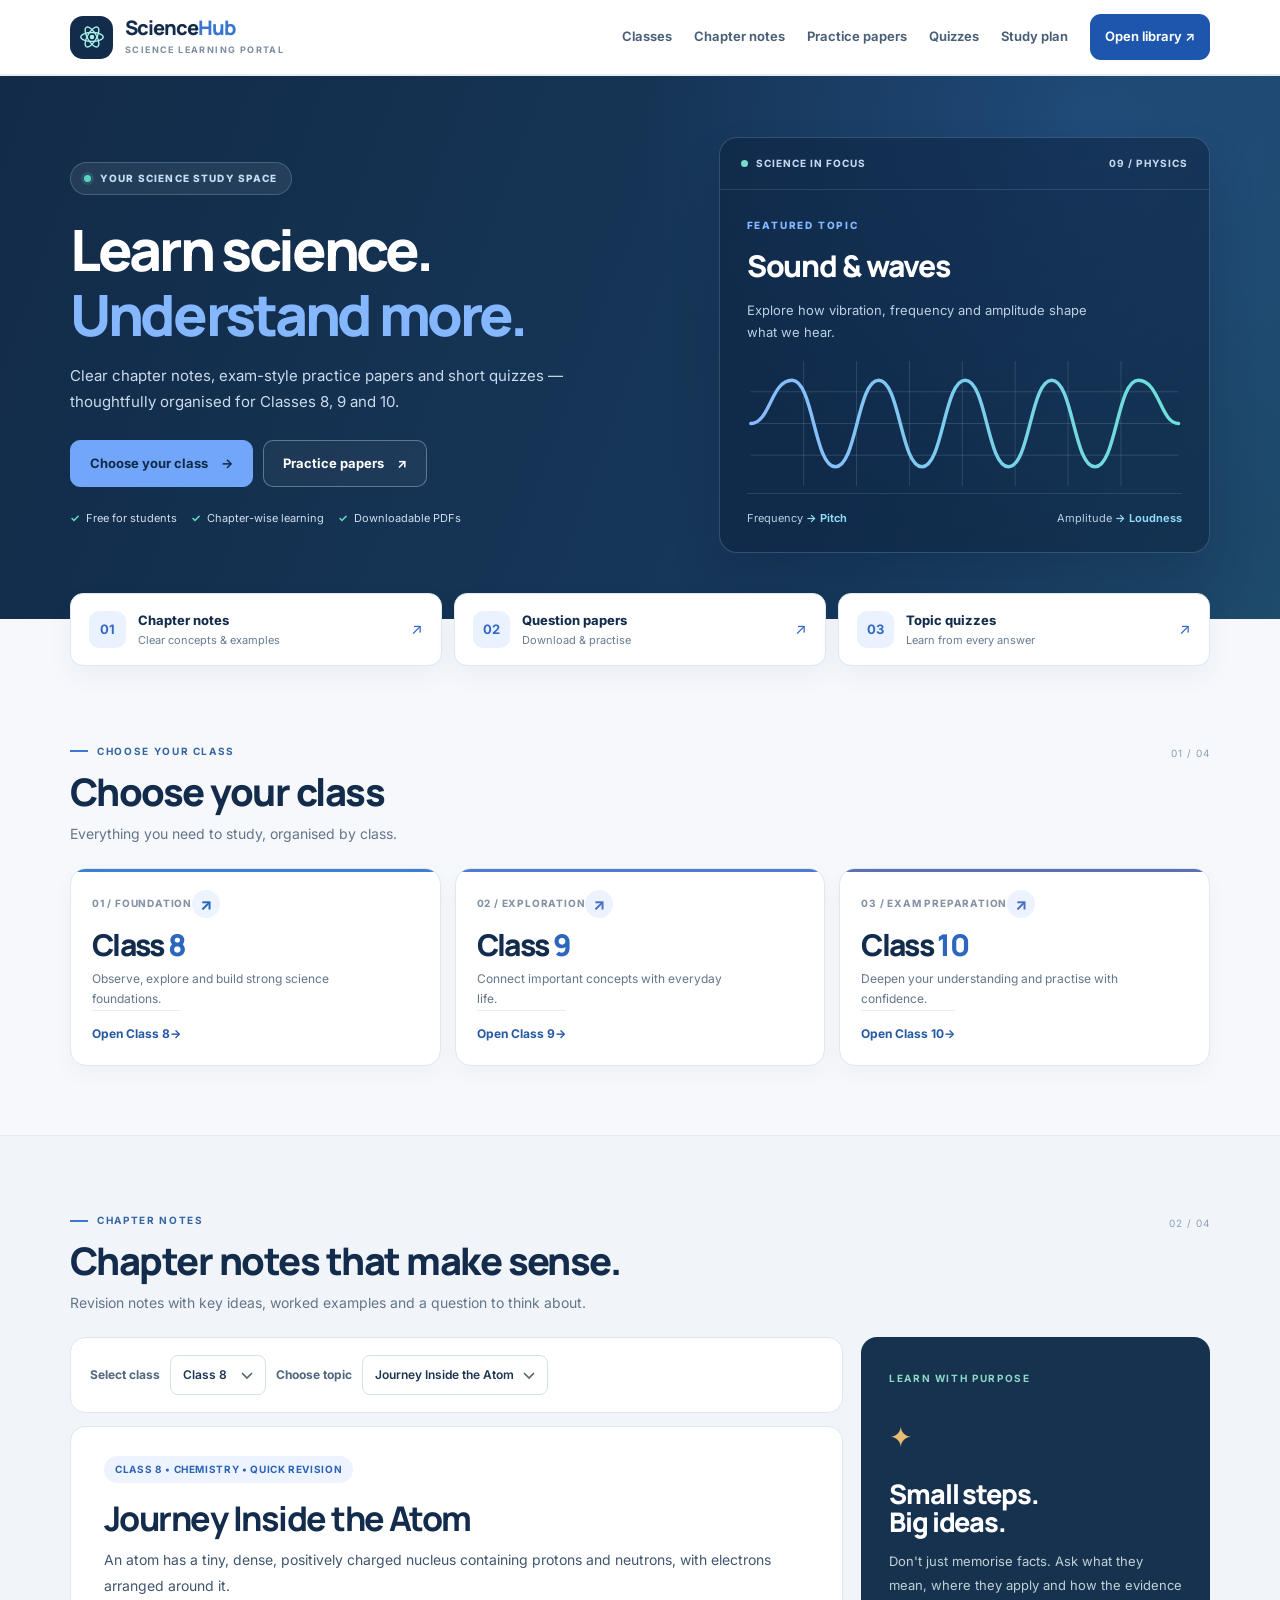
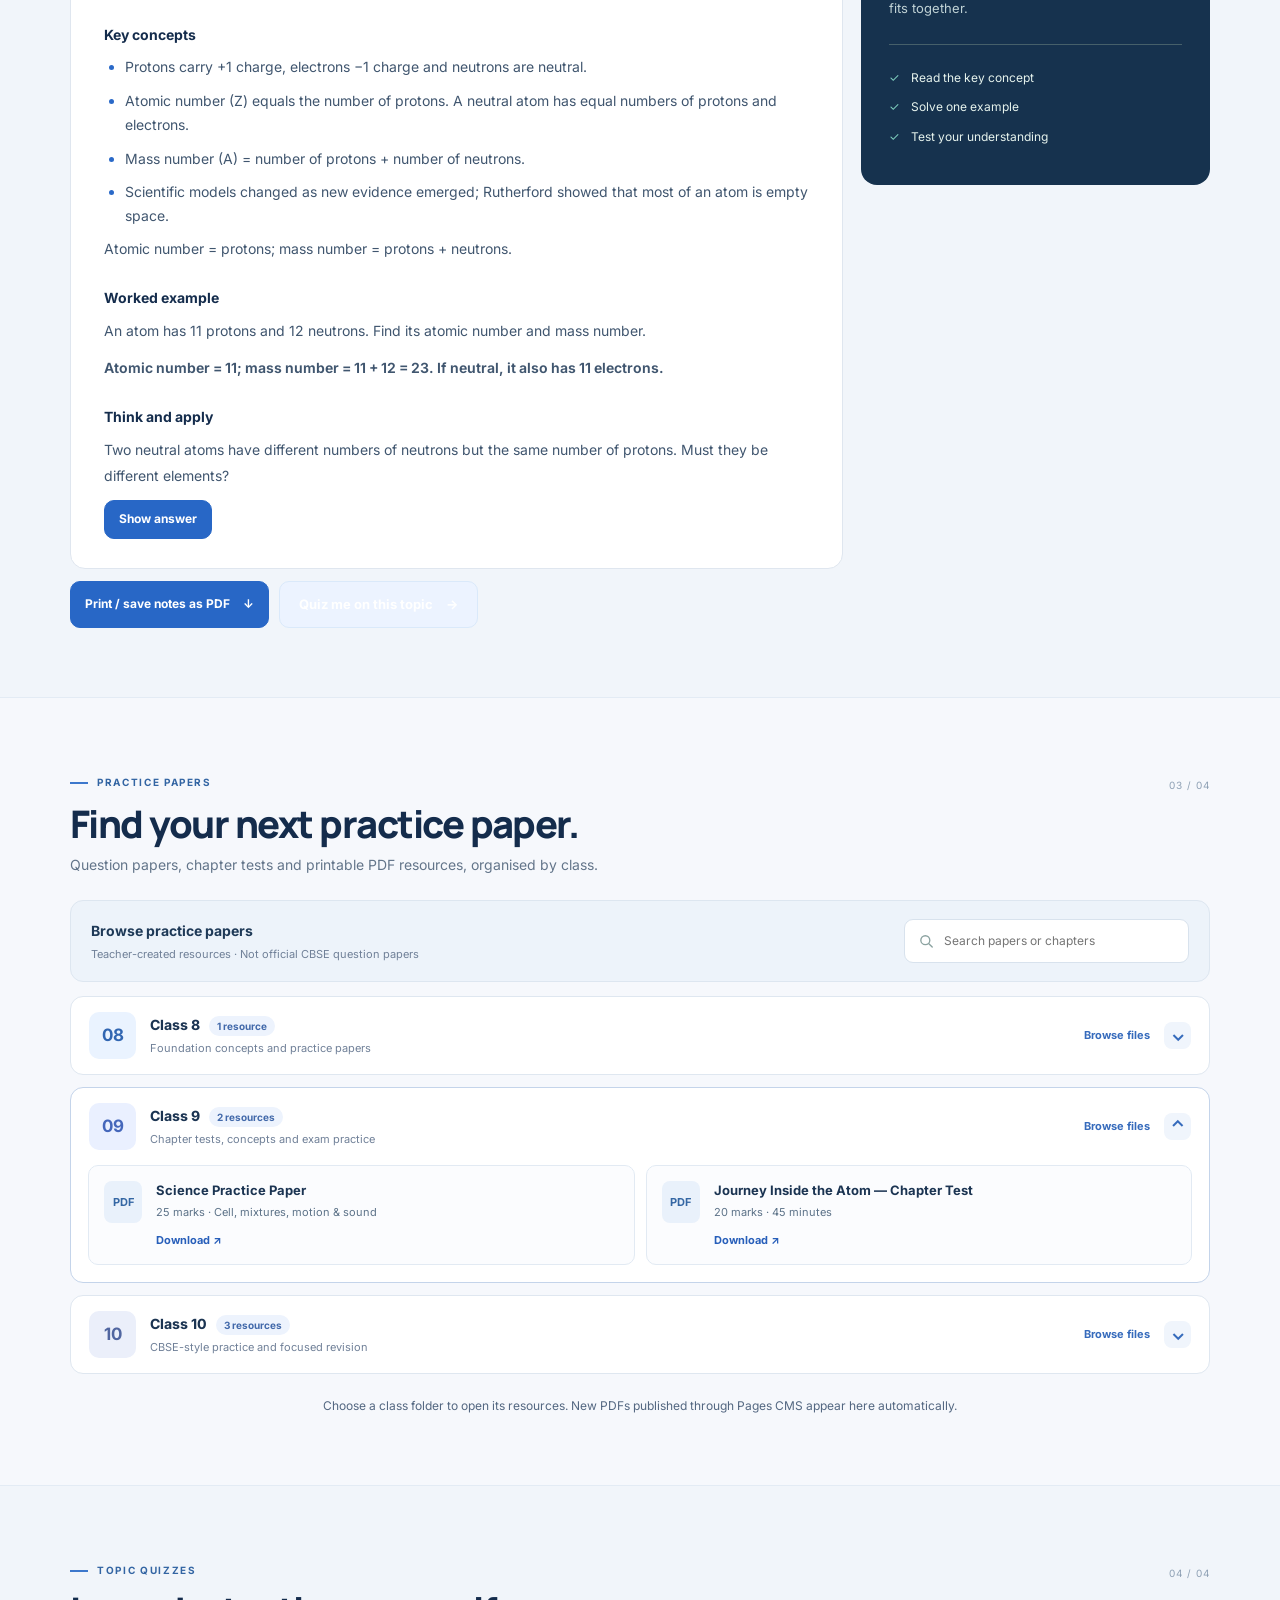
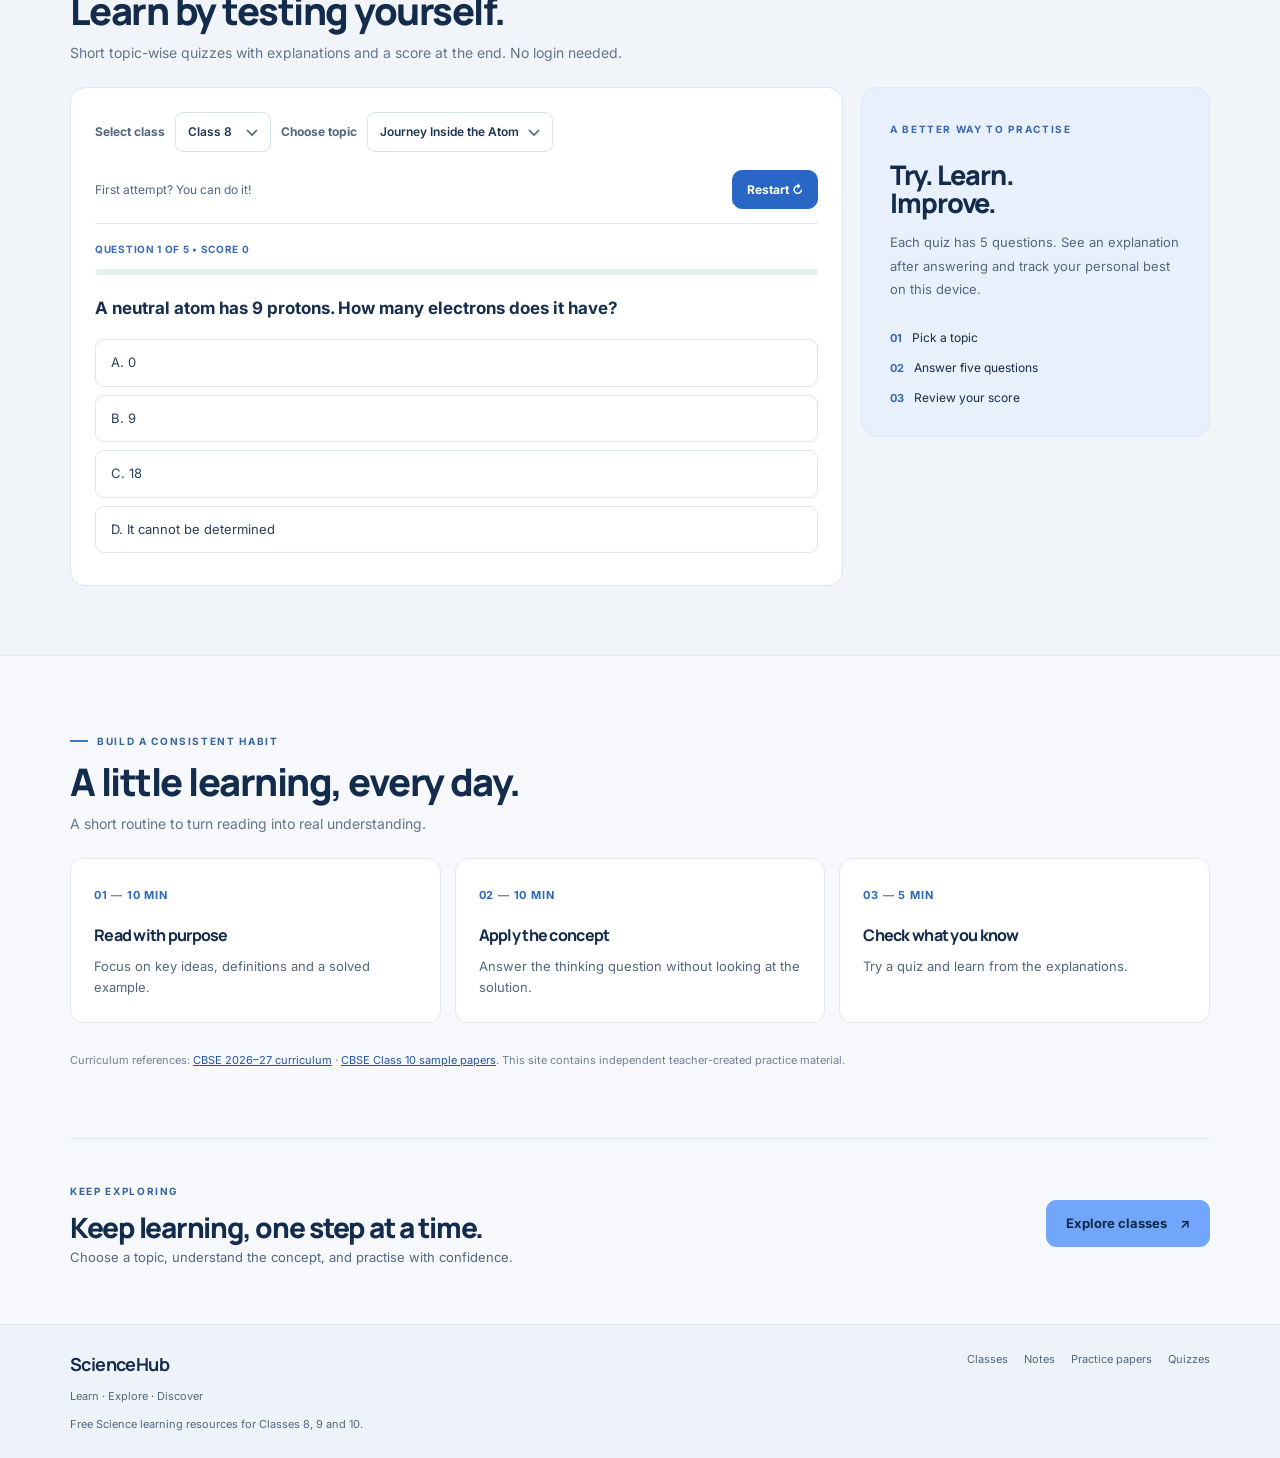
==== commit 8c80bc83: "Add files via upload" ====
--- a/index.html
+++ b/index.html
@@ -3,16 +3,16 @@
 <head>
   <meta charset="utf-8">
   <meta name="viewport" content="width=device-width, initial-scale=1">
-  <meta name="theme-color" content="#faf9f6">
+  <meta name="theme-color" content="#102844">
   <meta name="description" content="Science Learning Hub: free chapter-wise Science notes, CBSE-style practice papers, chapter tests and interactive quizzes for Classes 8, 9 and 10.">
-  <meta property="og:title" content="Science Hub | Thoughtful science learning">
+  <meta property="og:title" content="ScienceHub | Study Science with Confidence">
   <meta property="og:description" content="Study notes, class-wise Science PDFs and instant-feedback quizzes for Classes 8, 9 and 10.">
   <meta property="og:type" content="website">
-  <title>Science Hub | Notes, Quizzes & Practice Papers</title>
+  <title>ScienceHub | Science Notes, Tests and Quizzes</title>
   <link rel="preconnect" href="https://fonts.googleapis.com">
   <link rel="preconnect" href="https://fonts.gstatic.com" crossorigin>
-  <link href="https://fonts.googleapis.com/css2?family=DM+Sans:wght@400;500;600;700&family=Newsreader:opsz,wght@6..72,400;6..72,500;6..72,600&display=swap" rel="stylesheet">
-  <link rel="stylesheet" href="style.css?v=20261118-academic4">
+  <link href="https://fonts.googleapis.com/css2?family=Inter:wght@400;500;600;700;800&family=Manrope:wght@500;600;700;800&display=swap" rel="stylesheet">
+  <link rel="stylesheet" href="style.css?v=20261118-modern5">
 </head>
 <body>
   <a class="skip" href="#classes">Skip to learning resources</a>
@@ -20,12 +20,12 @@
     <div class="wrap nav">
       <a class="brand" href="#home" aria-label="Science Hub home">
         <span class="brand-symbol" aria-hidden="true"><svg viewBox="0 0 40 40" width="30" height="30" fill="none"><circle cx="20" cy="20" r="3" fill="currentColor"/><ellipse cx="20" cy="20" rx="15" ry="6" stroke="currentColor" stroke-width="1.8"/><ellipse cx="20" cy="20" rx="15" ry="6" stroke="currentColor" stroke-width="1.8" transform="rotate(60 20 20)"/><ellipse cx="20" cy="20" rx="15" ry="6" stroke="currentColor" stroke-width="1.8" transform="rotate(120 20 20)"/></svg></span>
-        <span class="brand-copy"><strong>Science<span>Hub.</span></strong><small>A BETTER WAY TO LEARN</small></span>
+        <span class="brand-copy"><strong>Science<span>Hub</span></strong><small>SCIENCE LEARNING PORTAL</small></span>
       </a>
       <button class="menu" id="menu" type="button" aria-label="Toggle navigation" aria-expanded="false" aria-controls="nav"><span></span><span></span><span></span></button>
       <nav id="nav" aria-label="Main navigation">
         <a href="#classes">Classes</a><a href="#notes">Chapter notes</a><a href="#papers">Practice papers</a><a href="#quizzes">Quizzes</a><a href="#plan">Study plan</a>
-        <a class="nav-cta" href="#papers">Resource library <span aria-hidden="true">↗</span></a>
+        <a class="nav-cta" href="#papers">Open library <span aria-hidden="true">↗</span></a>
       </nav>
     </div>
   </header>
@@ -33,36 +33,30 @@
     <section class="hero" aria-labelledby="hero-title">
       <div class="wrap hero-inner">
         <div class="hero-content">
-          <div class="hero-eyebrow"><span class="eyebrow-dot" aria-hidden="true"></span> Science, made easier to understand</div>
-          <h1 id="hero-title">Learn to <em>question.</em><br>Discover the <em>why.</em></h1>
-          <p>Thoughtful chapter notes, focused practice papers and interactive quizzes. One welcoming place to build real understanding of science.</p>
+          <span class="hero-eyebrow"><span class="eyebrow-dot" aria-hidden="true"></span> YOUR SCIENCE STUDY SPACE</span>
+          <h1 id="hero-title">Learn science.<br><span>Understand more.</span></h1>
+          <p>Clear chapter notes, exam-style practice papers and short quizzes — thoughtfully organised for Classes 8, 9 and 10.</p>
           <div class="actions">
-            <a class="btn primary" href="#classes">Explore classes <span aria-hidden="true">↗</span></a>
-            <a class="btn outline" href="#papers">Browse question papers <span aria-hidden="true">→</span></a>
+            <a class="btn primary" href="#classes">Choose your class <span aria-hidden="true">→</span></a>
+            <a class="btn outline" href="#papers">Practice papers <span aria-hidden="true">↗</span></a>
           </div>
-          <div class="hero-facts"><span>Classes 8, 9 &amp; 10</span><span>Free study resources</span><span>No sign-in required</span></div>
+          <div class="hero-facts"><span>Free for students</span><span>Chapter-wise learning</span><span>Downloadable PDFs</span></div>
         </div>
-        <div class="hero-visual" aria-label="Example of a science learning card">
-          <div class="science-board">
-            <div class="board-top"><span class="board-kicker">FROM THE SCIENCE NOTEBOOK</span><span class="board-number">09 <i>/ PHYSICS</i></span></div>
-            <div class="board-body">
-              <span class="board-chip">Concept spotlight</span>
-              <h2>Sound &amp;<br><em>vibrations.</em></h2>
-              <p>Explore the patterns behind the sounds you hear every day.</p>
-              <div class="board-diagram" aria-hidden="true">
-                <svg viewBox="0 0 420 134" fill="none" role="presentation" preserveAspectRatio="xMidYMid meet">
-                  <path d="M0 67H420" stroke="#B8D1CF" stroke-width="1.2" stroke-dasharray="4 6"/>
-                  <path d="M0 26H420 M0 108H420" stroke="#E2EDE9" stroke-width="1" stroke-dasharray="3 8"/>
-                  <path d="M18 66 C42 66 42 18 67 18 S93 115 118 115 S144 18 169 18 S195 115 220 115 S246 18 271 18 S297 115 322 115 S348 18 373 18 S397 66 412 66" stroke="#1C827B" stroke-width="3" stroke-linecap="round"/>
-                  <circle cx="67" cy="18" r="5" fill="#D9A56B"/><circle cx="220" cy="115" r="5" fill="#D9A56B"/>
-                </svg>
-                <div class="wave-captions"><span>Frequency → pitch</span><span>Amplitude → loudness</span></div>
-              </div>
+        <div class="hero-visual" aria-label="Illustration of an interactive science learning resource">
+          <div class="feature-window">
+            <div class="feature-top"><span><i></i> SCIENCE IN FOCUS</span><span>09 / PHYSICS</span></div>
+            <div class="feature-body">
+              <div class="feature-label">FEATURED TOPIC</div>
+              <h2>Sound &amp; waves</h2>
+              <p>Explore how vibration, frequency and amplitude shape what we hear.</p>
+              <svg class="feature-wave" viewBox="0 0 445 130" role="img" aria-label="Illustration of a sound wave">
+                <defs><linearGradient id="waveGradient" x1="0" y1="0" x2="1" y2="0"><stop offset="0" stop-color="#8abaff"/><stop offset="1" stop-color="#6de1d9"/></linearGradient></defs>
+                <g stroke="rgba(217,231,255,.15)" stroke-width="1"><path d="M0 32 H445 M0 65 H445 M0 98 H445"/><path d="M55 0 V130 M110 0 V130 M165 0 V130 M220 0 V130 M275 0 V130 M330 0 V130 M385 0 V130"/></g>
+                <path d="M0 65 C20 65 21 20 43 20 S66 110 88 110 S111 20 133 20 S156 110 178 110 S201 20 223 20 S246 110 268 110 S291 20 313 20 S336 110 358 110 S381 20 403 20 S426 65 445 65" stroke="url(#waveGradient)" stroke-width="3.5" fill="none" stroke-linecap="round"/>
+              </svg>
+              <div class="feature-footer"><span>Frequency <b>→ Pitch</b></span><span>Amplitude <b>→ Loudness</b></span></div>
             </div>
-            <div class="board-bottom"><span class="board-spark" aria-hidden="true">✳</span> Observe <span class="board-dot">·</span> Ask <span class="board-dot">·</span> Understand</div>
           </div>
-          <div class="float-topic float-topic-a"><span class="topic-icon" aria-hidden="true">01</span><strong>Discover concepts</strong></div>
-          <div class="float-topic float-topic-b"><span class="topic-icon" aria-hidden="true">02</span><strong>Practise with purpose</strong></div>
         </div>
       </div>
     </section>
@@ -74,17 +68,17 @@
     </div>
 
     <section class="wrap section" id="classes">
-      <div class="section-head"><div class="section-headline"><span class="kicker"><i></i> CHOOSE YOUR CLASS</span><h2>Where would you like to begin?</h2><p>Choose a class and go straight to its chapter notes and quizzes.</p></div><span class="section-index" aria-hidden="true">01 / 04</span></div>
+      <div class="section-head"><div class="section-headline"><span class="kicker"><i></i> CHOOSE YOUR CLASS</span><h2>Choose your class</h2><p>Everything you need to study, organised by class.</p></div><span class="section-index" aria-hidden="true">01 / 04</span></div>
       <div class="class-grid">
-        <button type="button" class="class-card class-eight" data-class="8"><span class="class-topline"><span class="class-index">01 / Foundation</span><span class="class-icon" aria-hidden="true">↗</span></span><span class="class-card-title">Class <strong>8</strong></span><span class="class-desc">Observe, explore and build strong science foundations.</span><span class="card-bottom">Explore Class 8 <span aria-hidden="true">→</span></span></button>
-        <button type="button" class="class-card class-nine" data-class="9"><span class="class-topline"><span class="class-index">02 / Exploration</span><span class="class-icon" aria-hidden="true">↗</span></span><span class="class-card-title">Class <strong>9</strong></span><span class="class-desc">Connect important concepts with everyday life.</span><span class="card-bottom">Explore Class 9 <span aria-hidden="true">→</span></span></button>
-        <button type="button" class="class-card class-ten" data-class="10"><span class="class-topline"><span class="class-index">03 / Exam preparation</span><span class="class-icon" aria-hidden="true">↗</span></span><span class="class-card-title">Class <strong>10</strong></span><span class="class-desc">Deepen your understanding and practise with confidence.</span><span class="card-bottom">Explore Class 10 <span aria-hidden="true">→</span></span></button>
+        <button type="button" class="class-card class-eight" data-class="8"><span class="class-topline"><span class="class-index">01 / Foundation</span><span class="class-icon" aria-hidden="true">↗</span></span><span class="class-card-title">Class <strong>8</strong></span><span class="class-desc">Observe, explore and build strong science foundations.</span><span class="card-bottom">Open Class 8 <span aria-hidden="true">→</span></span></button>
+        <button type="button" class="class-card class-nine" data-class="9"><span class="class-topline"><span class="class-index">02 / Exploration</span><span class="class-icon" aria-hidden="true">↗</span></span><span class="class-card-title">Class <strong>9</strong></span><span class="class-desc">Connect important concepts with everyday life.</span><span class="card-bottom">Open Class 9 <span aria-hidden="true">→</span></span></button>
+        <button type="button" class="class-card class-ten" data-class="10"><span class="class-topline"><span class="class-index">03 / Exam preparation</span><span class="class-icon" aria-hidden="true">↗</span></span><span class="class-card-title">Class <strong>10</strong></span><span class="class-desc">Deepen your understanding and practise with confidence.</span><span class="card-bottom">Open Class 10 <span aria-hidden="true">→</span></span></button>
       </div>
     </section>
 
     <section class="band" id="notes">
       <div class="wrap section">
-        <div class="section-head"><div class="section-headline"><span class="kicker"><i></i> CHAPTER NOTES</span><h2>Make sense of the science.</h2><p>Revision notes with key ideas, worked examples and a question to think about.</p></div><span class="section-index" aria-hidden="true">02 / 04</span></div>
+        <div class="section-head"><div class="section-headline"><span class="kicker"><i></i> CHAPTER NOTES</span><h2>Chapter notes that make sense.</h2><p>Revision notes with key ideas, worked examples and a question to think about.</p></div><span class="section-index" aria-hidden="true">02 / 04</span></div>
         <div class="study-layout">
           <div class="study-main">
             <div class="study-controls"><div class="toolbar"><label for="notesClass">Select class</label><select id="notesClass"><option value="8">Class 8</option><option value="9">Class 9</option><option value="10">Class 10</option></select><label for="chapter">Choose topic</label><select id="chapter"></select></div></div>
@@ -97,7 +91,7 @@
     </section>
 
     <section class="wrap section" id="papers">
-      <div class="section-head"><div class="section-headline"><span class="kicker"><i></i> PRACTICE PAPERS</span><h2>Your practice library.</h2><p>Question papers, chapter tests and printable PDF resources, organised by class.</p></div><span class="section-index" aria-hidden="true">03 / 04</span></div>
+      <div class="section-head"><div class="section-headline"><span class="kicker"><i></i> PRACTICE PAPERS</span><h2>Find your next practice paper.</h2><p>Question papers, chapter tests and printable PDF resources, organised by class.</p></div><span class="section-index" aria-hidden="true">03 / 04</span></div>
       <div class="library-toolbar"><div><strong>Browse practice papers</strong><span>Teacher-created resources · Not official CBSE question papers</span></div><label class="search-field"><svg viewBox="0 0 24 24" width="18" height="18" fill="none" aria-hidden="true"><circle cx="10.8" cy="10.8" r="6.6" stroke="currentColor" stroke-width="2"/><path d="m16 16 5 5" stroke="currentColor" stroke-width="2" stroke-linecap="round"/></svg><input type="search" id="paperSearch" placeholder="Search papers or chapters" aria-label="Search papers or chapters"></label></div>
       <div class="paper-folders">
         <details class="paper-folder" id="class8-papers">
@@ -125,15 +119,15 @@
 
     <section class="band quiz-band" id="quizzes">
       <div class="wrap section">
-        <div class="section-head"><div class="section-headline"><span class="kicker"><i></i> TOPIC QUIZZES</span><h2>Check what you know.</h2><p>Short topic-wise quizzes with explanations and a score at the end. No login needed.</p></div><span class="section-index" aria-hidden="true">04 / 04</span></div>
+        <div class="section-head"><div class="section-headline"><span class="kicker"><i></i> TOPIC QUIZZES</span><h2>Learn by testing yourself.</h2><p>Short topic-wise quizzes with explanations and a score at the end. No login needed.</p></div><span class="section-index" aria-hidden="true">04 / 04</span></div>
         <div class="quiz-layout"><div class="quiz-shell"><div class="toolbar"><label for="quizClass">Select class</label><select id="quizClass"><option value="8">Class 8</option><option value="9">Class 9</option><option value="10">Class 10</option></select><label for="quizTopic">Choose topic</label><select id="quizTopic"></select></div><div class="quiz-meta"><span id="bestScore" aria-live="polite"></span><button class="btn small" type="button" id="restart">Restart ↻</button></div><div id="quizContent" aria-live="polite"></div></div><aside class="quiz-aside"><span class="aside-overline">A BETTER WAY TO PRACTISE</span><h3>Try. Learn.<br>Improve.</h3><p>Each quiz has 5 questions. See an explanation after answering and track your personal best on this device.</p><div class="quiz-steps"><span><b>01</b> Pick a topic</span><span><b>02</b> Answer five questions</span><span><b>03</b> Review your score</span></div></aside></div>
       </div>
     </section>
 
     <section class="wrap section study-plan" id="plan"><div class="section-head"><div class="section-headline"><span class="kicker"><i></i> BUILD A CONSISTENT HABIT</span><h2>A little learning, every day.</h2><p>A short routine to turn reading into real understanding.</p></div></div><div class="steps"><div><span class="step-no">01 <i>—</i> 10 MIN</span><h3>Read with purpose</h3><p>Focus on key ideas, definitions and a solved example.</p></div><div><span class="step-no">02 <i>—</i> 10 MIN</span><h3>Apply the concept</h3><p>Answer the thinking question without looking at the solution.</p></div><div><span class="step-no">03 <i>—</i> 5 MIN</span><h3>Check what you know</h3><p>Try a quiz and learn from the explanations.</p></div></div><p class="sources">Curriculum references: <a href="https://cbseacademic.nic.in/curriculum_2027.html" target="_blank" rel="noopener noreferrer">CBSE 2026–27 curriculum</a> · <a href="https://cbseacademic.nic.in/SQP_CLASSX_2026-27.html" target="_blank" rel="noopener noreferrer">CBSE Class 10 sample papers</a>. This site contains independent teacher-created practice material.</p></section>
-    <section class="wrap closing"><div><span class="kicker">KEEP EXPLORING</span><h2>The next discovery starts here.</h2><p>Take the next step in your learning journey today.</p></div><a class="btn primary" href="#classes">Explore classes <span aria-hidden="true">↗</span></a></section>
+    <section class="wrap closing"><div><span class="kicker">KEEP EXPLORING</span><h2>Keep learning, one step at a time.</h2><p>Choose a topic, understand the concept, and practise with confidence.</p></div><a class="btn primary" href="#classes">Explore classes <span aria-hidden="true">↗</span></a></section>
   </main>
-  <footer><div class="wrap foot"><div class="foot-brand"><strong>ScienceHub<span>.</span></strong><span>Learn · Explore · Discover</span></div><div class="foot-links"><a href="#classes">Classes</a><a href="#notes">Notes</a><a href="#papers">Practice papers</a><a href="#quizzes">Quizzes</a></div><p>Free Science learning resources for Classes 8, 9 and 10.</p></div></footer>
+  <footer><div class="wrap foot"><div class="foot-brand"><strong>ScienceHub</strong><span>Learn · Explore · Discover</span></div><div class="foot-links"><a href="#classes">Classes</a><a href="#notes">Notes</a><a href="#papers">Practice papers</a><a href="#quizzes">Quizzes</a></div><p>Free Science learning resources for Classes 8, 9 and 10.</p></div></footer>
   <!-- KEEP: existing lessons and quizzes are loaded from the original script.js. -->
   <script src="script.js"></script>
   <!-- KEEP: your Pages CMS 'papers.json' publishing flow. -->
--- a/style.css
+++ b/style.css
@@ -28,3 +28,197 @@
 @media(max-width:720px){html{scroll-padding-top:68px}.wrap{width:min(100% - 34px,600px)}.nav{min-height:66px}.brand-symbol{width:39px;height:39px;border-radius:11px}.brand-symbol svg{width:27px}.brand-copy strong{font-size:19px}.brand-copy small{font-size:8px;letter-spacing:1.25px}.menu{display:flex}.nav nav{display:none;position:absolute;top:calc(100% + 1px);left:0;right:0;background:#fff;flex-direction:column;align-items:stretch;padding:15px 20px 21px;gap:0;border-bottom:1px solid var(--line);box-shadow:0 15px 20px rgba(0,0,0,.06)}.nav nav.open{display:flex}.nav nav a{padding:12px 8px;border-bottom:1px solid #edf1ef;font-size:13px}.nav nav .nav-cta{text-align:center;margin-top:12px;border-radius:9px;border:0}.hero-inner{grid-template-columns:1fr;gap:18px;min-height:0;padding:49px 0 57px}.hero h1{font-size:clamp(43px,9vw,61px);margin:17px 0 12px;line-height:1.03}.hero-content>p{font-size:14px;line-height:1.75;margin-bottom:20px}.hero-facts{margin-top:17px;font-size:10px;gap:8px 13px}.hero-visual{padding:12px 18px;max-width:410px;width:100%;margin:0 auto}.science-board{transform:none}.science-board h2{font-size:37px}.board-body{padding:20px 25px 15px}.float-topic{display:none}.quick-access{grid-template-columns:1fr;gap:8px;margin-top:-21px}.quick-link{padding:11px 13px;border-radius:11px}.quick-icon{height:34px;width:34px}.quick-link small{display:none}.quick-arrow{font-size:13px}.section{padding-top:61px;padding-bottom:61px}.section-head{margin-bottom:23px}.section-head h2{font-size:clamp(34px,8vw,43px);margin:8px 0}.section-head p{font-size:13px}.section-index{display:none}.class-grid{grid-template-columns:1fr;gap:9px}.class-card{min-height:0;padding:17px 18px;border-radius:13px}.class-card-title{font-size:35px;margin:4px 0}.class-desc{font-size:12px;margin:0 0 11px;max-width:none}.class-topline{font-size:9px}.class-icon{width:24px;height:24px}.card-bottom{padding-top:10px}.study-layout,.quiz-layout{grid-template-columns:1fr}.study-aside,.quiz-aside{display:none}.content-card{padding:22px}.content-card h3{font-size:30px}.content-card ul{gap:7px}.study-controls{padding:13px}.toolbar{gap:8px}.toolbar label{font-size:11px}.toolbar select{flex-grow:1;max-width:calc(100% - 100px)}.library-toolbar{flex-direction:column;align-items:stretch;padding:14px;gap:11px}.search-field{flex-basis:auto}.paper-folder summary{padding:13px;gap:10px}.folder-emoji{width:39px;height:39px;font-size:14px}.folder-heading>strong{font-size:13px}.folder-heading small{font-size:10px}.folder-action{font-size:0;gap:0}.folder-chevron{font-size:17px}.paper-grid{padding:0 11px 11px;gap:8px}.paper-card{padding:12px}.paper-card strong{font-size:12px}.quiz-shell{padding:18px}.steps{grid-template-columns:1fr;gap:9px}.steps>div{padding:18px}.steps h3{margin:6px 0}.closing{padding-block:27px 40px;align-items:flex-start;flex-direction:column}.closing h2{font-size:32px}.foot{grid-template-columns:1fr}.foot-links{justify-content:flex-start;flex-wrap:wrap}.foot>p{grid-column:1}.actions{gap:9px}.btn{font-size:12px;padding:11px 14px}}
 @media(max-width:380px){.wrap{width:calc(100% - 26px)}.brand-copy strong{font-size:17px}.brand-copy small{letter-spacing:.8px}.hero h1{font-size:42px}.actions .btn{width:100%}.paper-count{display:inline-block;font-size:9px}.science-board h2{font-size:33px}}
 @media(prefers-reduced-motion:reduce){html{scroll-behavior:auto}*,*:before,*:after{transition:none!important;animation:none!important}}
+
+
+/* =====================================================================
+ SCIENCEHUB V5 — MODERN EDUCATION DESIGN
+ Primary: midnight navy + cobalt. Type: Manrope + Inter.
+ The rules below update styling without changing quiz or Pages CMS hooks.
+ ===================================================================== */
+:root{--ink:#192d48;--deep:#142c4c;--sub:#536781;--muted:#708098;--teal:#2a69c8;--teal-dark:#2255a2;--teal-soft:#eaf2ff;--cream:#f6f8fc;--paper:#fff;--mist:#f3f6fa;--line:#e0e7ef;--gold:#e8bd72;--shadow:0 12px 30px rgba(28,53,84,.055)}
+body{font-family:'Inter',system-ui,-apple-system,'Segoe UI',sans-serif;font-size:15px;line-height:1.65;background:var(--cream);color:var(--ink)}
+h1,h2,h3,.class-card-title,.content-card h3,.closing h2,.hero h1,.section-head h2,.science-board h2,.study-aside h3,.quiz-aside h3{font-family:'Manrope','Inter',sans-serif;font-style:normal;letter-spacing:-.045em;font-weight:750}
+.wrap{width:min(1140px,calc(100% - 52px))}
+/* Header */
+.top{background:#fff;box-shadow:0 1px 0 #e4ebf3;border-color:#e9edf4}
+.nav{min-height:74px;gap:18px}
+.brand-symbol{width:43px;height:43px;border-radius:13px;background:#142c4c;color:#a7f0e8}
+.brand-copy strong{font-family:'Manrope',sans-serif;font-size:20px;font-weight:800;letter-spacing:-1px}
+.brand-copy strong span,.foot-brand strong span{color:#3975d2}
+.brand-copy small{margin-top:4px;letter-spacing:1.4px;font-size:9px;color:#7d8da0}
+.nav nav a{color:#495e77;font-weight:650;font-size:13px}
+.nav nav a:hover{color:#245db7}
+.nav nav .nav-cta{background:#1d56ac;border-radius:11px;color:white;padding:12px 15px}
+.nav nav .nav-cta:hover{background:#163f83}
+.menu{background:#f8faff;border-color:#dfe7f0}
+/* Hero with navy and minimal cobalt detailing */
+.hero{background:radial-gradient(circle at 85% 8%,rgba(57,120,203,.24),transparent 37%),linear-gradient(110deg,#122b48 0%,#17395c 69%,#1e4a6b 100%);border:0;color:#fff}
+.hero-inner{min-height:468px;grid-template-columns:minmax(0,1.1fr) minmax(0,.9fr);padding-block:62px 66px;gap:48px}
+.hero-content{max-width:620px}
+.hero-eyebrow{display:inline-flex;gap:9px;align-items:center;border:1px solid rgba(173,217,249,.24);background:rgba(255,255,255,.075);color:#c1e0f6;border-radius:100px;padding:8px 13px;letter-spacing:1.15px;font-size:10px;font-weight:800}
+.eyebrow-dot{width:7px;height:7px;background:#5bd3c1;box-shadow:0 0 0 3px rgba(91,211,193,.15)}
+.hero h1{color:#fff;font-size:clamp(41px,4.45vw,62px);line-height:1.13;letter-spacing:-.05em;margin:22px 0 17px;font-weight:800}
+.hero h1 span{color:#85b7ff}
+.hero-content>p{color:#cbdbec;font-size:15px;line-height:1.75;max-width:550px;margin-bottom:24px}
+.actions{gap:10px;flex-wrap:wrap}
+.btn{font-family:'Inter',sans-serif;font-weight:700;border-radius:10px;box-shadow:none;min-height:46px;padding:12px 19px;font-size:13px}
+.btn.primary{background:#72a6fa;border:1px solid #72a6fa;color:#102949}
+.btn.primary:hover{background:#91baff;border-color:#91baff}
+.btn.outline{background:rgba(255,255,255,.04);color:white;border-color:rgba(202,222,246,.38)}
+.btn.outline:hover{background:rgba(255,255,255,.1);border-color:#bfdcff}
+.btn.small{color:#fff;background:#2867c6;border-color:#2867c6}
+.btn.btn-subtle{color:#235ba5;background:#ecf3ff;border-color:#dae9fa}
+.hero-facts{margin-top:22px;color:#d1dfee;gap:14px;font-size:11px}
+.hero-facts span:before{color:#69d9c3}
+/* Study graphic: informative, not decorative clutter */
+.hero-visual{padding:0;width:100%}
+.feature-window{background:rgba(10,31,58,.5);border:1px solid rgba(150,192,234,.25);border-radius:18px;box-shadow:0 28px 48px rgba(7,21,41,.16);overflow:hidden}
+.feature-top{display:flex;justify-content:space-between;gap:6px;padding:17px 21px;font-size:10px;font-weight:750;letter-spacing:1px;color:#c5d8ee;border-bottom:1px solid rgba(170,195,221,.16)}
+.feature-top span:first-child{display:flex;align-items:center;gap:8px}
+.feature-top i{display:block;width:7px;height:7px;background:#79dccb;border-radius:50%}
+.feature-body{padding:27px 27px 24px}
+.feature-label{color:#82b8ff;font-size:10px;letter-spacing:1.8px;font-weight:800}
+.feature-body h2{font-family:'Manrope',sans-serif;font-size:30px;font-weight:800;color:#fff;letter-spacing:-.035em;margin:8px 0}
+.feature-body p{font-size:13px;line-height:1.7;color:#bcd0e5;max-width:340px}
+.feature-wave{width:100%;height:auto;margin-top:5px;max-height:125px}
+.feature-footer{border-top:1px solid rgba(191,211,233,.14);padding-top:15px;display:flex;gap:17px;flex-wrap:wrap;justify-content:space-between;font-size:11px;color:#b9d0e6}
+.feature-footer b{color:#92ddf5;font-weight:650}
+/* Short, useful navigation tiles */
+.quick-access{margin-top:-26px;gap:12px}
+.quick-link{border:1px solid #dfe7f0;border-radius:13px;padding:16px 18px;box-shadow:0 10px 26px rgba(30,53,83,.05);gap:12px}
+.quick-icon{background:#eaf2ff;color:#3269c4;border-radius:10px;font-size:13px}
+.quick-link strong{font-weight:750;font-size:13px}
+.quick-link small{font-size:11px;color:#677b91}
+.quick-arrow{color:#2e68bf}
+/* Consistent section rhythm */
+.section{padding-top:69px;padding-bottom:69px}
+.section-head{margin-bottom:23px}
+.kicker,.aside-overline{color:#3365a3;font-size:10px;letter-spacing:1.65px}
+.kicker i{background:#3d78cc}
+.section-head h2{font-size:clamp(27px,3.1vw,38px);line-height:1.23;margin:8px 0 7px;color:#142c4c;font-weight:800;letter-spacing:-.04em}
+.section-head p{font-size:14px;color:#63758a;line-height:1.65}
+.section-index{font-size:10px;color:#8ea0b4}
+/* Class cards */
+.class-grid{gap:14px}
+.class-card{border:1px solid #dfe7f0;border-radius:16px;min-height:198px;background:#fff;box-shadow:0 8px 22px rgba(21,43,70,.035);padding:21px;position:relative;overflow:hidden}
+.class-card:before{content:'';position:absolute;left:0;top:0;right:0;height:3px;background:#447bd6}
+.class-eight:before{background:#3e80cf}.class-nine:before{background:#4e7bcf}.class-ten:before{background:#5972b2}
+.class-topline{color:#8492a5;font-weight:750}
+.class-icon{color:#2a65b8;background:#edf4fe}
+.class-card-title{font-family:'Manrope',sans-serif;font-size:30px;font-weight:800;margin-top:10px;letter-spacing:-.055em}
+.class-card-title strong{color:#2c67bd;font-weight:800}
+.class-desc{font-size:12px;line-height:1.7;color:#64768a;margin-top:8px}
+.card-bottom{color:#2659a4;border-top:1px solid #e9edf4;font-weight:700;font-size:12px}
+.class-nine .class-icon,.class-ten .class-icon{background:#edf3fe;color:#4970c5}
+/* Notes and quiz cards */
+.band{background:#f1f5fa;border-color:#e3ebf4}
+.study-controls,.quiz-shell,.content-card{border-color:#dfe6ef;border-radius:15px}
+.content-card{color:#40566f}
+.content-card .note-tag{color:#2c63b3;background:#edf4ff}
+.content-card h3,.content-card h4{color:#142c4c}
+.note-actions .btn{color:#fff}
+.study-aside{background:#16324e}
+.study-aside h3,.quiz-aside h3{font-size:27px;letter-spacing:-.04em;font-weight:800}
+.toolbar label{color:#51667f}
+.toolbar select{border:1px solid #d5e1ec;color:#1b3553;font-size:12px;background-color:#fff}
+/* Paper list UI */
+.library-toolbar{background:#edf3fa;border:1px solid #dde6f0;border-radius:13px}
+.library-toolbar strong{color:#1e3957}
+.search-field{border:1px solid #d8e2ed}
+.paper-folder{border-color:#dfe7f0;border-radius:13px;scroll-margin-top:86px}
+.paper-folder[open]{border-color:#c4d4ea}
+.paper-folder summary{padding:15px 18px}
+.folder-emoji{background:#eaf3ff;color:#3166b2;border-radius:10px}
+.paper-folder:nth-child(2) .folder-emoji{background:#eaf0ff;color:#4567bb}
+.paper-folder:nth-child(3) .folder-emoji{background:#ebeffa;color:#5166a0}
+.folder-heading>strong{font-size:14px;color:#1b3452;font-weight:750}
+.paper-count{background:#edf3fd;color:#4269aa}
+.folder-action{color:#366bbc}
+.folder-chevron{background:#f0f5fc}
+.paper-card{background:#fbfcfe;border-color:#e2eaf3;border-radius:10px}
+.paper-card:hover{border-color:#aac5eb;background:#f4f8ff}
+.paper-card .file-icon{background:#e9f1fb;color:#3567a4}
+.paper-card strong{font-size:13px;color:#1b3452}
+.paper-card small{font-size:11px;color:#5c7288}
+.paper-card b{color:#285fba}
+/* Quiz */
+.quiz-shell{padding:24px}
+.quiz-progress{color:#366cbb}
+.progress-fill{background:#4f83dd}
+.question{font-size:17px;color:#172f4c}
+.option{color:#263f5b;border-color:#dce6f1}
+.option:hover:not(:disabled){border-color:#a5c5f1;background:#f3f7ff}
+.quiz-aside{background:#e8f0fc;border-color:#dce8f8}
+.quiz-aside .aside-overline,.quiz-steps b{color:#3667b2}
+.steps>div{border-color:#e1e8f2}
+.step-no{color:#2c68b7}
+.closing{border-top:1px solid #dee6f0}
+.closing h2{font-family:'Manrope',sans-serif;font-size:28px;font-weight:800}
+footer{background:#eef3f9;border-color:#dde6ee}
+.foot-brand strong{font-family:'Manrope',sans-serif;font-size:18px}
+@media(max-width:900px){.hero-inner{gap:28px}.feature-body{padding:22px}}
+@media(max-width:720px){
+ html{scroll-padding-top:67px}
+ .wrap{width:calc(100% - 36px);max-width:590px}
+ .nav{min-height:64px}
+ .brand-symbol{width:38px;height:38px;border-radius:11px}
+ .brand-symbol svg{width:26px}
+ .brand-copy strong{font-size:18px}
+ .brand-copy small{font-size:8px;letter-spacing:.9px}
+ .nav nav{border-color:#dfe6ef}
+ .nav nav a{font-size:13px}
+ .menu{width:41px;height:41px;border-color:#dde6f0;background:#f7faff}
+ .hero-inner{display:block;padding:34px 0 40px;min-height:auto}
+ .hero h1{font-size:clamp(30px,7.7vw,39px);line-height:1.17;letter-spacing:-.042em;margin:15px 0 12px}
+ .hero-content>p{font-size:13px;line-height:1.75;margin-bottom:18px;max-width:520px}
+ .hero-eyebrow{font-size:9px;padding:6px 10px;letter-spacing:.9px}
+ .hero-facts{font-size:10px;margin-top:18px;gap:7px 15px}
+ .hero-visual{display:none}
+ .actions{display:grid;grid-template-columns:1fr 1fr;gap:9px}
+ .actions .btn{padding:10px 9px;min-height:46px;font-size:11px;gap:7px;white-space:nowrap;border-radius:9px}
+ .quick-access{grid-template-columns:repeat(3,minmax(0,1fr));margin-top:-17px;gap:7px}
+ .quick-link{display:flex;flex-direction:column;gap:6px;align-items:flex-start;border-radius:10px;padding:10px 9px;min-height:77px;box-shadow:0 6px 15px rgba(20,52,90,.05)}
+ .quick-icon{width:28px;height:28px;border-radius:8px;font-size:10px}
+ .quick-link strong{font-size:10px;line-height:1.35}
+ .quick-link small,.quick-arrow{display:none}
+ .section{padding-top:43px;padding-bottom:46px}
+ .section-head{margin-bottom:17px}
+ .section-head h2{font-size:26px;line-height:1.21;margin:5px 0 6px}
+ .section-head p{font-size:12px;line-height:1.6}
+ .kicker{font-size:9px;letter-spacing:1.2px}
+ .class-grid{gap:10px}
+ .class-card{display:grid;grid-template-columns:68px 1fr;grid-template-rows:1fr auto;min-height:102px;column-gap:15px;border-radius:12px;padding:15px;box-shadow:0 6px 16px rgba(28,52,84,.03)}
+ .class-card:before{height:0;left:0;right:auto;bottom:0;top:0;width:4px}
+ .class-topline{display:none}
+ .class-card-title{grid-column:1;grid-row:1/3;align-self:center;font-size:15px;line-height:1.2;letter-spacing:-.03em;margin:0;border-radius:11px;padding:8px 5px;text-align:center;background:#edf4fe;color:#385e92;display:block}
+ .class-card-title strong{font-size:26px;display:block;letter-spacing:-.05em;margin-top:1px}
+ .class-desc{grid-column:2;grid-row:1;align-self:end;font-size:11px;line-height:1.45;margin:0 0 6px;color:#65778a}
+ .card-bottom{grid-column:2;grid-row:2;align-self:start;padding:0;border:0;margin:0;font-size:12px;color:#2c66b5}
+ .study-layout,.quiz-layout{grid-template-columns:1fr}
+ .study-aside,.quiz-aside{display:none}
+ .study-controls{padding:13px}
+ .content-card{padding:18px}
+ .content-card h3{font-family:'Manrope',sans-serif;font-size:25px}
+ .library-toolbar{padding:13px;gap:10px}
+ .paper-folder summary{padding:13px}
+ .folder-heading>strong{font-size:13px}
+ .paper-card strong{font-size:13px}
+ .paper-grid{gap:8px}
+ .quiz-shell{padding:18px}
+ .question{font-size:16px}
+ .option{font-size:13px}
+ .steps{gap:9px}
+ .closing h2{font-size:25px}
+ .closing{padding-block:30px}
+}
+@media(max-width:360px){
+ .wrap{width:calc(100% - 28px)}
+ .brand-copy strong{font-size:17px}
+ .hero h1{font-size:29px}
+ .hero-content>p{font-size:12.5px}
+ .actions .btn{font-size:10px}
+ .quick-link strong{font-size:9px}
+}
+@media print{
+ .hero,.quick-access{display:none!important}
+}
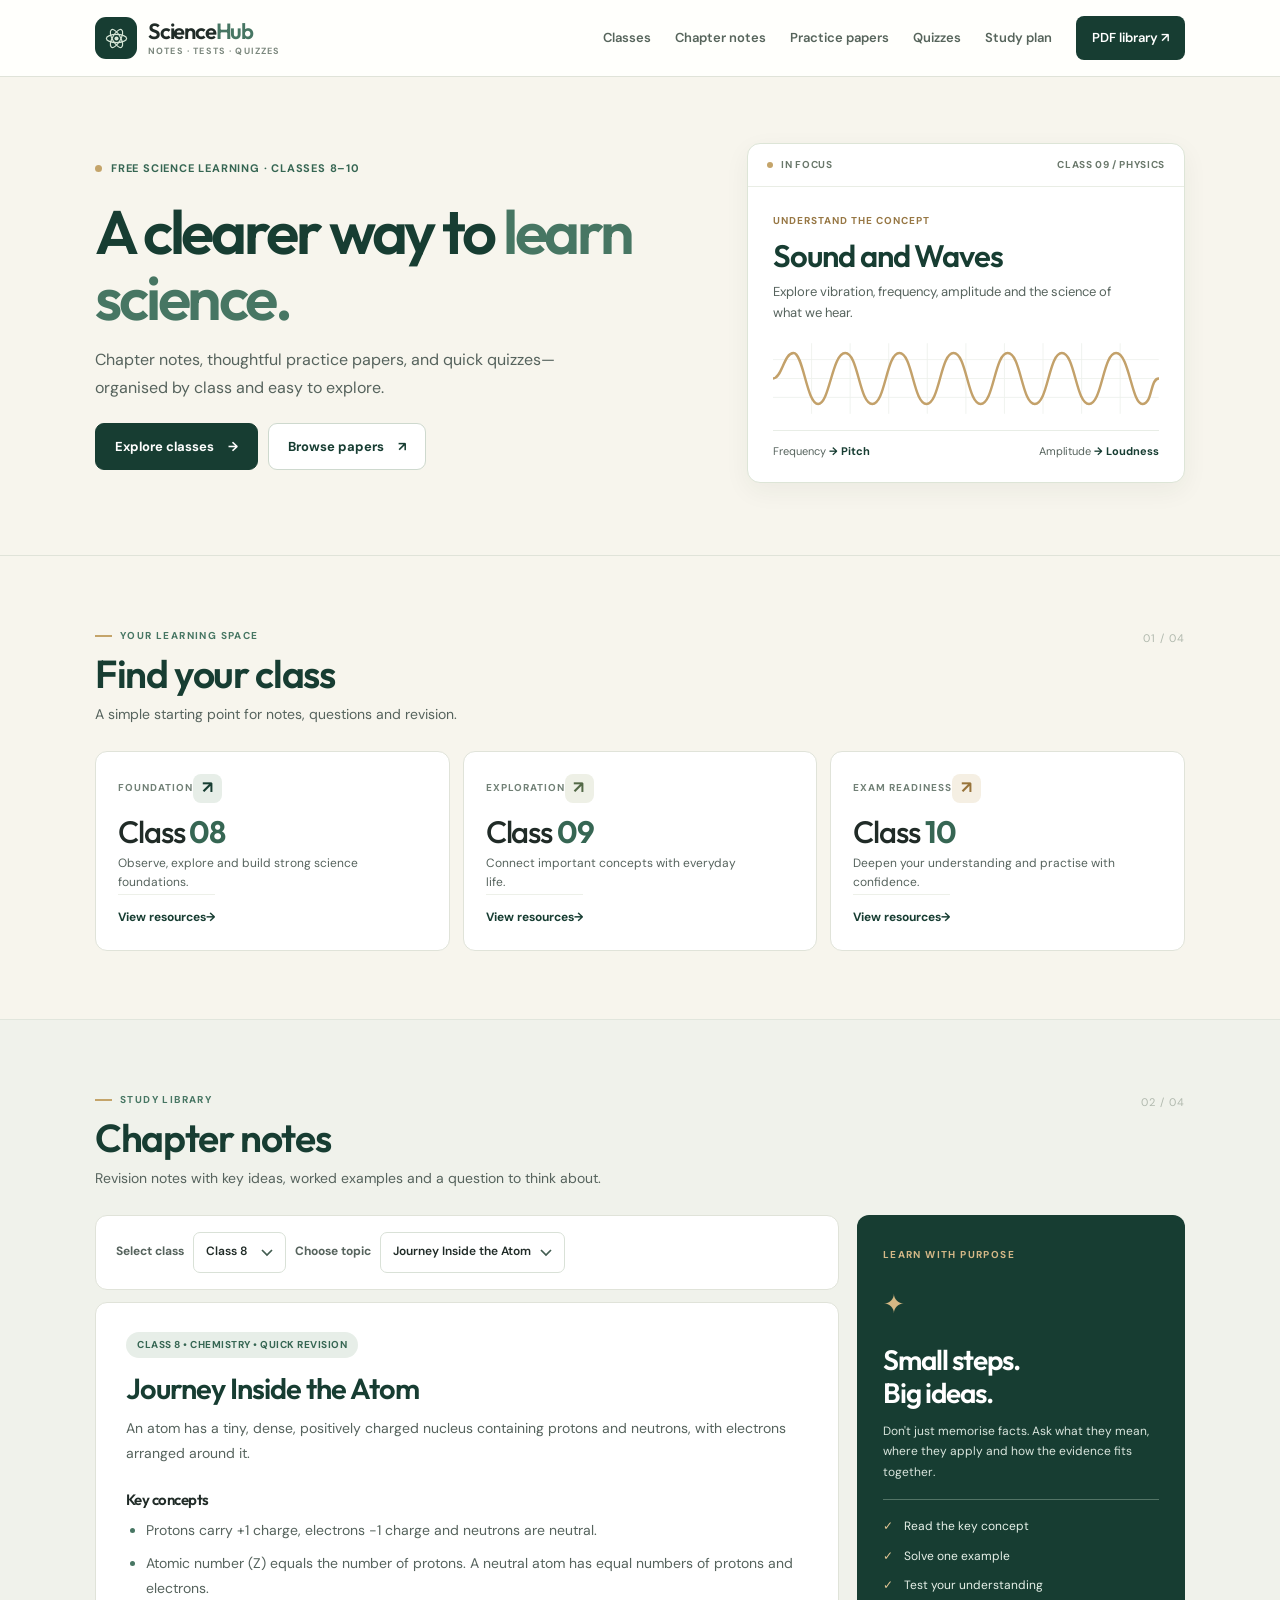
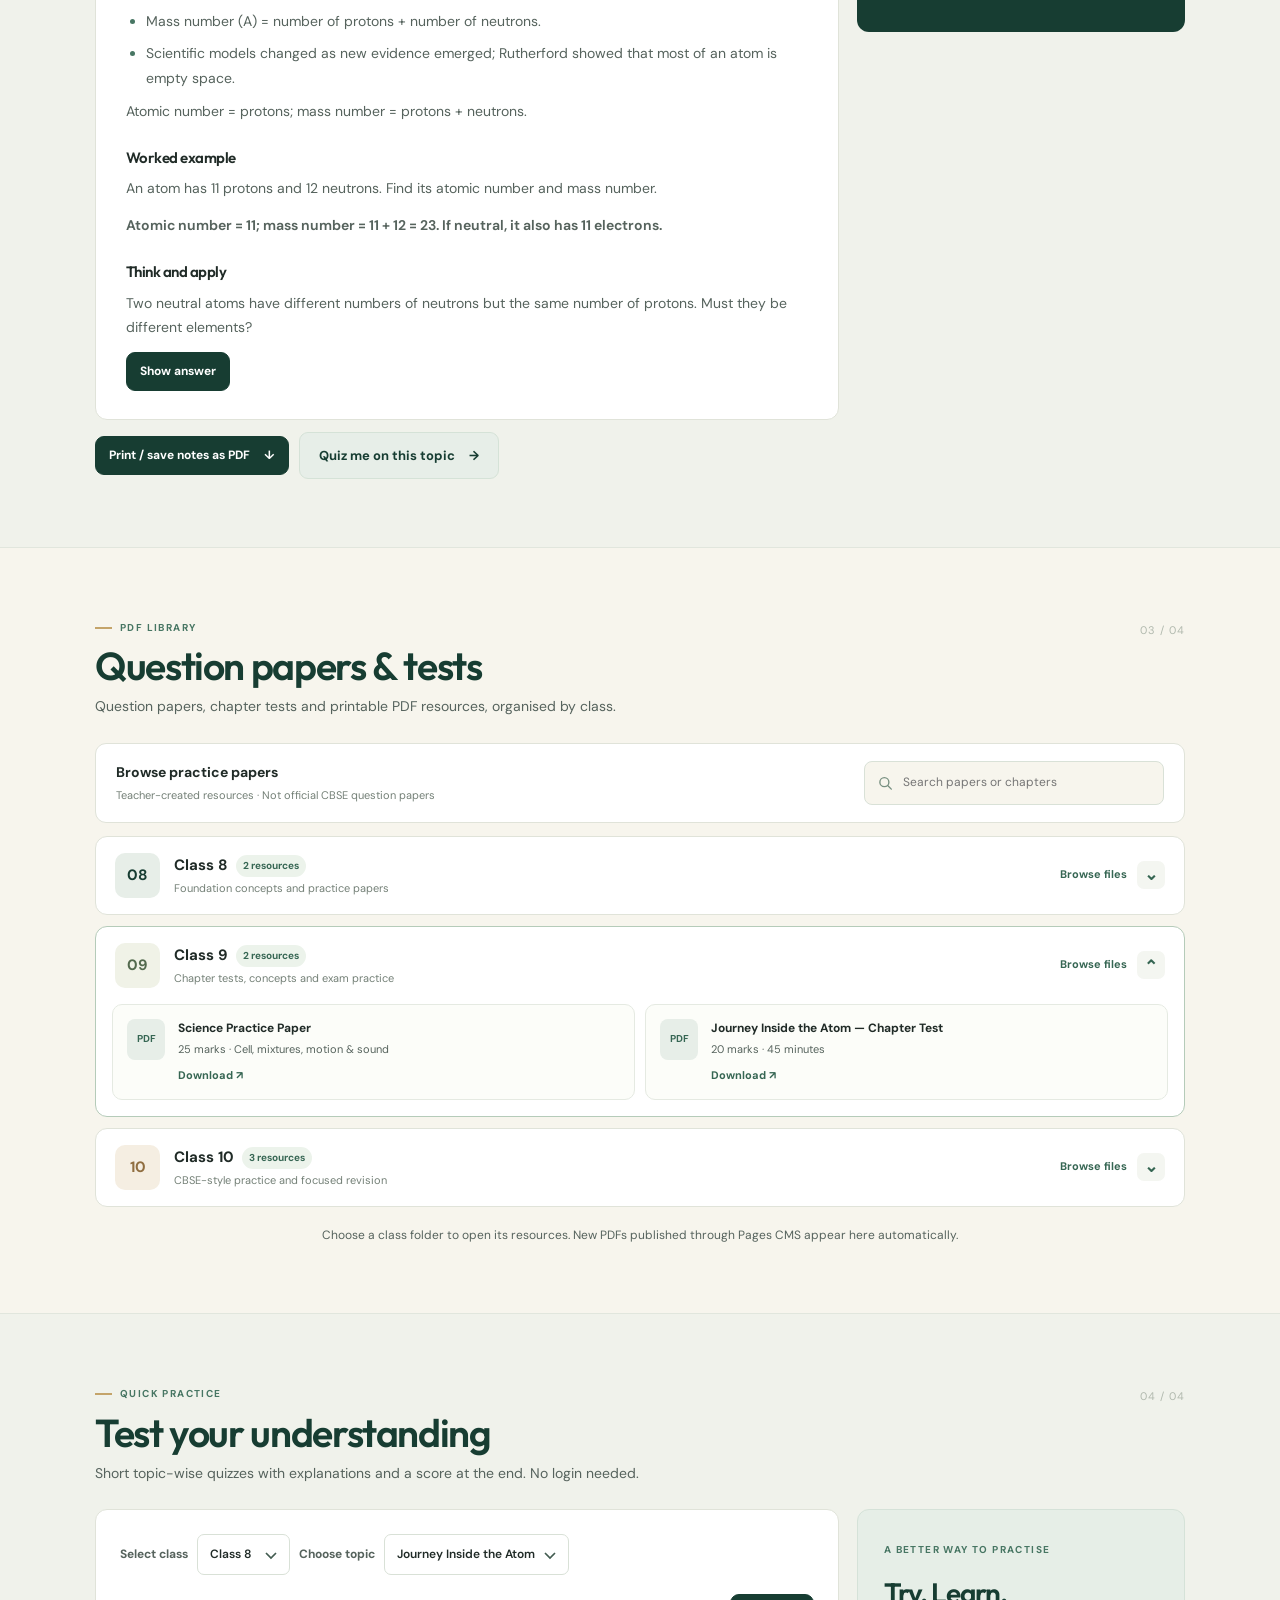
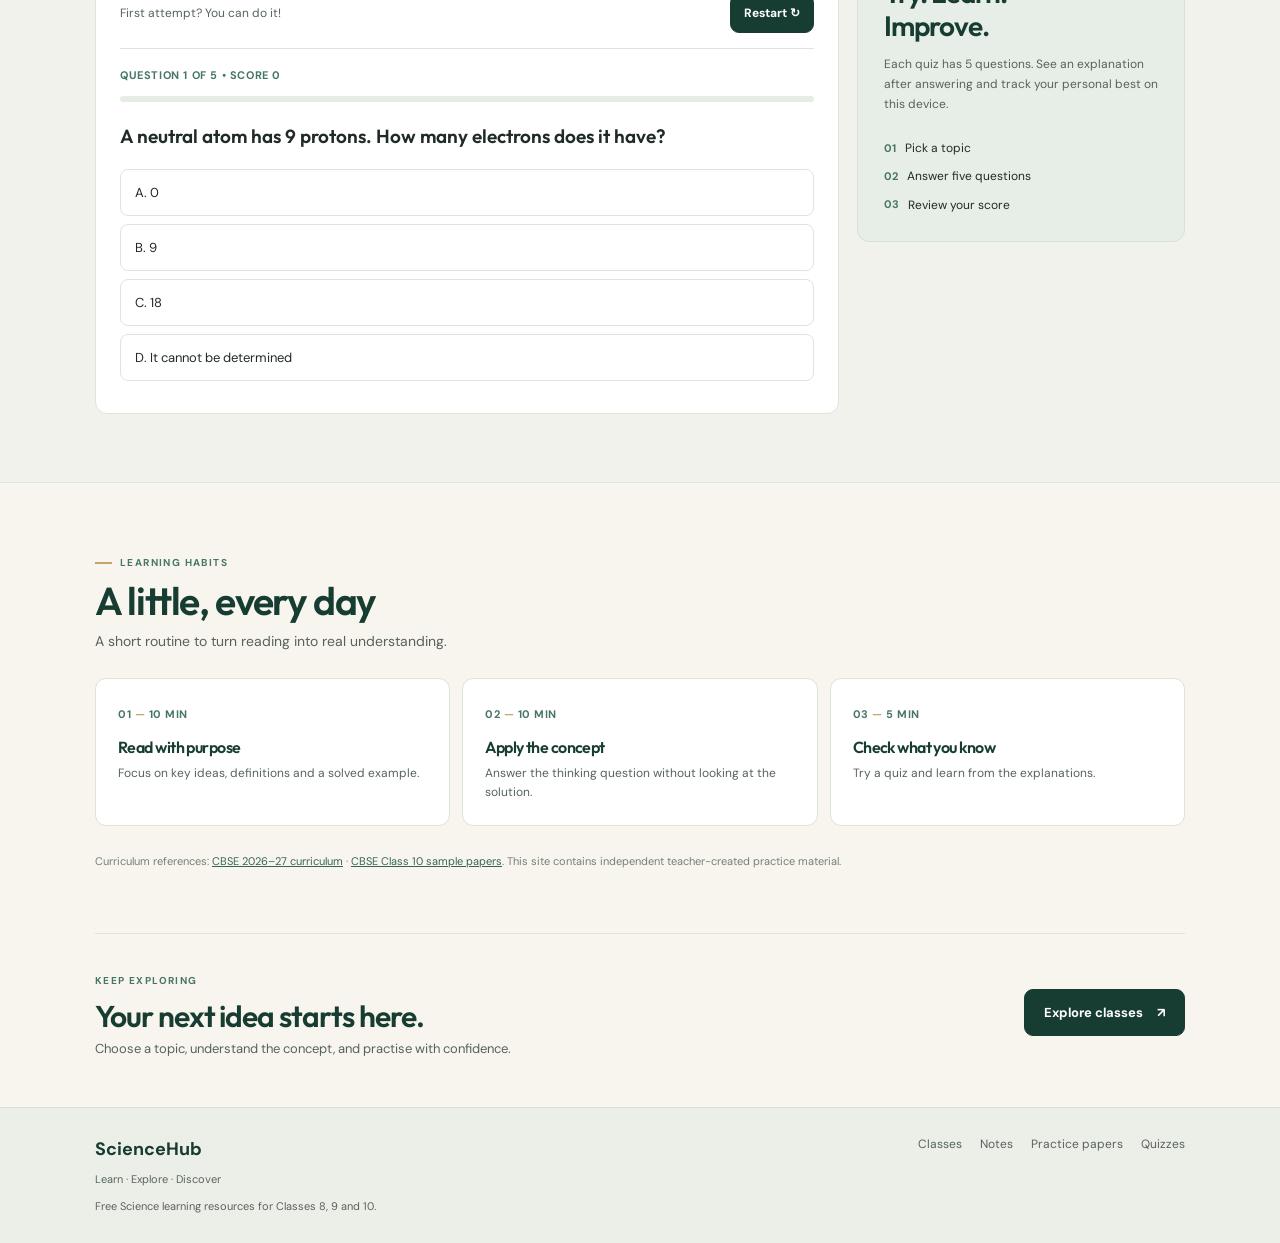
==== commit 700ed53b: "Add files via upload" ====
--- a/index.html
+++ b/index.html
@@ -3,16 +3,16 @@
 <head>
   <meta charset="utf-8">
   <meta name="viewport" content="width=device-width, initial-scale=1">
-  <meta name="theme-color" content="#102844">
+  <meta name="theme-color" content="#183B31">
   <meta name="description" content="Science Learning Hub: free chapter-wise Science notes, CBSE-style practice papers, chapter tests and interactive quizzes for Classes 8, 9 and 10.">
-  <meta property="og:title" content="ScienceHub | Study Science with Confidence">
+  <meta property="og:title" content="ScienceHub | Your Science Study Companion">
   <meta property="og:description" content="Study notes, class-wise Science PDFs and instant-feedback quizzes for Classes 8, 9 and 10.">
   <meta property="og:type" content="website">
   <title>ScienceHub | Science Notes, Tests and Quizzes</title>
   <link rel="preconnect" href="https://fonts.googleapis.com">
   <link rel="preconnect" href="https://fonts.gstatic.com" crossorigin>
-  <link href="https://fonts.googleapis.com/css2?family=Inter:wght@400;500;600;700;800&family=Manrope:wght@500;600;700;800&display=swap" rel="stylesheet">
-  <link rel="stylesheet" href="style.css?v=20261118-modern5">
+  <link href="https://fonts.googleapis.com/css2?family=DM+Sans:wght@400;500;600;700&family=Outfit:wght@400;500;600;700&display=swap" rel="stylesheet">
+  <link rel="stylesheet" href="style.css?v=forest-ivory-20261118">
 </head>
 <body>
   <a class="skip" href="#classes">Skip to learning resources</a>
@@ -20,12 +20,12 @@
     <div class="wrap nav">
       <a class="brand" href="#home" aria-label="Science Hub home">
         <span class="brand-symbol" aria-hidden="true"><svg viewBox="0 0 40 40" width="30" height="30" fill="none"><circle cx="20" cy="20" r="3" fill="currentColor"/><ellipse cx="20" cy="20" rx="15" ry="6" stroke="currentColor" stroke-width="1.8"/><ellipse cx="20" cy="20" rx="15" ry="6" stroke="currentColor" stroke-width="1.8" transform="rotate(60 20 20)"/><ellipse cx="20" cy="20" rx="15" ry="6" stroke="currentColor" stroke-width="1.8" transform="rotate(120 20 20)"/></svg></span>
-        <span class="brand-copy"><strong>Science<span>Hub</span></strong><small>SCIENCE LEARNING PORTAL</small></span>
+        <span class="brand-copy"><strong>Science<span>Hub</span></strong><small>NOTES · TESTS · QUIZZES</small></span>
       </a>
       <button class="menu" id="menu" type="button" aria-label="Toggle navigation" aria-expanded="false" aria-controls="nav"><span></span><span></span><span></span></button>
       <nav id="nav" aria-label="Main navigation">
         <a href="#classes">Classes</a><a href="#notes">Chapter notes</a><a href="#papers">Practice papers</a><a href="#quizzes">Quizzes</a><a href="#plan">Study plan</a>
-        <a class="nav-cta" href="#papers">Open library <span aria-hidden="true">↗</span></a>
+        <a class="nav-cta" href="#papers">PDF library <span aria-hidden="true">↗</span></a>
       </nav>
     </div>
   </header>
@@ -33,52 +33,44 @@
     <section class="hero" aria-labelledby="hero-title">
       <div class="wrap hero-inner">
         <div class="hero-content">
-          <span class="hero-eyebrow"><span class="eyebrow-dot" aria-hidden="true"></span> YOUR SCIENCE STUDY SPACE</span>
-          <h1 id="hero-title">Learn science.<br><span>Understand more.</span></h1>
-          <p>Clear chapter notes, exam-style practice papers and short quizzes — thoughtfully organised for Classes 8, 9 and 10.</p>
+          <span class="hero-eyebrow"><span class="eyebrow-dot" aria-hidden="true"></span> FREE SCIENCE LEARNING · CLASSES 8–10</span>
+          <h1 id="hero-title">A clearer way to <span>learn science.</span></h1>
+          <p>Chapter notes, thoughtful practice papers, and quick quizzes—organised by class and easy to explore.</p>
           <div class="actions">
-            <a class="btn primary" href="#classes">Choose your class <span aria-hidden="true">→</span></a>
-            <a class="btn outline" href="#papers">Practice papers <span aria-hidden="true">↗</span></a>
+            <a class="btn primary" href="#classes">Explore classes <span aria-hidden="true">→</span></a>
+            <a class="btn outline" href="#papers">Browse papers <span aria-hidden="true">↗</span></a>
           </div>
-          <div class="hero-facts"><span>Free for students</span><span>Chapter-wise learning</span><span>Downloadable PDFs</span></div>
         </div>
-        <div class="hero-visual" aria-label="Illustration of an interactive science learning resource">
-          <div class="feature-window">
-            <div class="feature-top"><span><i></i> SCIENCE IN FOCUS</span><span>09 / PHYSICS</span></div>
-            <div class="feature-body">
-              <div class="feature-label">FEATURED TOPIC</div>
-              <h2>Sound &amp; waves</h2>
-              <p>Explore how vibration, frequency and amplitude shape what we hear.</p>
-              <svg class="feature-wave" viewBox="0 0 445 130" role="img" aria-label="Illustration of a sound wave">
-                <defs><linearGradient id="waveGradient" x1="0" y1="0" x2="1" y2="0"><stop offset="0" stop-color="#8abaff"/><stop offset="1" stop-color="#6de1d9"/></linearGradient></defs>
-                <g stroke="rgba(217,231,255,.15)" stroke-width="1"><path d="M0 32 H445 M0 65 H445 M0 98 H445"/><path d="M55 0 V130 M110 0 V130 M165 0 V130 M220 0 V130 M275 0 V130 M330 0 V130 M385 0 V130"/></g>
-                <path d="M0 65 C20 65 21 20 43 20 S66 110 88 110 S111 20 133 20 S156 110 178 110 S201 20 223 20 S246 110 268 110 S291 20 313 20 S336 110 358 110 S381 20 403 20 S426 65 445 65" stroke="url(#waveGradient)" stroke-width="3.5" fill="none" stroke-linecap="round"/>
+        <div class="hero-visual" aria-label="Featured science lesson">
+          <div class="topic-feature">
+            <div class="topic-feature-bar"><span><i></i> IN FOCUS</span><span>CLASS 09 / PHYSICS</span></div>
+            <div class="topic-feature-body">
+              <div class="topic-feature-top">UNDERSTAND THE CONCEPT</div>
+              <h2>Sound and Waves</h2>
+              <p>Explore vibration, frequency, amplitude and the science of what we hear.</p>
+              <svg viewBox="0 0 470 86" class="wave-graph" aria-label="Sound wave illustration" role="img" xmlns="http://www.w3.org/2000/svg">
+                <g stroke="#DFE4DC" opacity=".55"><path d="M0 20H470M0 43H470M0 66H470"/><path d="M47 0V86M94 0V86M141 0V86M188 0V86M235 0V86M282 0V86M329 0V86M376 0V86M423 0V86"/></g>
+                <path d="M0 43 C11 43 13 12 25 12 S41 74 55 74 S72 12 88 12 S105 74 121 74 S138 12 154 12 S171 74 187 74 S204 12 220 12 S237 74 253 74 S270 12 286 12 S303 74 319 74 S336 12 352 12 S369 74 385 74 S402 12 418 12 S437 74 450 74 S459 43 470 43" stroke="#C3A16A" stroke-width="3" fill="none" stroke-linecap="round" />
               </svg>
-              <div class="feature-footer"><span>Frequency <b>→ Pitch</b></span><span>Amplitude <b>→ Loudness</b></span></div>
+              <div class="topic-feature-footer"><span>Frequency <strong>→ Pitch</strong></span><span>Amplitude <strong>→ Loudness</strong></span></div>
             </div>
           </div>
         </div>
       </div>
     </section>
 
-    <div class="wrap quick-access" aria-label="Quick learning links">
-      <a class="quick-link" href="#notes"><span class="quick-icon quick-1" aria-hidden="true">01</span><span><strong>Chapter notes</strong><small>Clear concepts &amp; examples</small></span><span class="quick-arrow" aria-hidden="true">↗</span></a>
-      <a class="quick-link" href="#papers"><span class="quick-icon quick-2" aria-hidden="true">02</span><span><strong>Question papers</strong><small>Download &amp; practise</small></span><span class="quick-arrow" aria-hidden="true">↗</span></a>
-      <a class="quick-link" href="#quizzes"><span class="quick-icon quick-3" aria-hidden="true">03</span><span><strong>Topic quizzes</strong><small>Learn from every answer</small></span><span class="quick-arrow" aria-hidden="true">↗</span></a>
-    </div>
-
     <section class="wrap section" id="classes">
-      <div class="section-head"><div class="section-headline"><span class="kicker"><i></i> CHOOSE YOUR CLASS</span><h2>Choose your class</h2><p>Everything you need to study, organised by class.</p></div><span class="section-index" aria-hidden="true">01 / 04</span></div>
+      <div class="section-head"><div class="section-headline"><span class="kicker"><i></i> YOUR LEARNING SPACE</span><h2>Find your class</h2><p>A simple starting point for notes, questions and revision.</p></div><span class="section-index" aria-hidden="true">01 / 04</span></div>
       <div class="class-grid">
-        <button type="button" class="class-card class-eight" data-class="8"><span class="class-topline"><span class="class-index">01 / Foundation</span><span class="class-icon" aria-hidden="true">↗</span></span><span class="class-card-title">Class <strong>8</strong></span><span class="class-desc">Observe, explore and build strong science foundations.</span><span class="card-bottom">Open Class 8 <span aria-hidden="true">→</span></span></button>
-        <button type="button" class="class-card class-nine" data-class="9"><span class="class-topline"><span class="class-index">02 / Exploration</span><span class="class-icon" aria-hidden="true">↗</span></span><span class="class-card-title">Class <strong>9</strong></span><span class="class-desc">Connect important concepts with everyday life.</span><span class="card-bottom">Open Class 9 <span aria-hidden="true">→</span></span></button>
-        <button type="button" class="class-card class-ten" data-class="10"><span class="class-topline"><span class="class-index">03 / Exam preparation</span><span class="class-icon" aria-hidden="true">↗</span></span><span class="class-card-title">Class <strong>10</strong></span><span class="class-desc">Deepen your understanding and practise with confidence.</span><span class="card-bottom">Open Class 10 <span aria-hidden="true">→</span></span></button>
+        <button type="button" class="class-card class-eight" data-class="8"><span class="class-topline"><span class="class-index">FOUNDATION</span><span class="class-icon" aria-hidden="true">↗</span></span><span class="class-card-title">Class <strong>08</strong></span><span class="class-desc">Observe, explore and build strong science foundations.</span><span class="card-bottom">View resources <span aria-hidden="true">→</span></span></button>
+        <button type="button" class="class-card class-nine" data-class="9"><span class="class-topline"><span class="class-index">EXPLORATION</span><span class="class-icon" aria-hidden="true">↗</span></span><span class="class-card-title">Class <strong>09</strong></span><span class="class-desc">Connect important concepts with everyday life.</span><span class="card-bottom">View resources <span aria-hidden="true">→</span></span></button>
+        <button type="button" class="class-card class-ten" data-class="10"><span class="class-topline"><span class="class-index">EXAM READINESS</span><span class="class-icon" aria-hidden="true">↗</span></span><span class="class-card-title">Class <strong>10</strong></span><span class="class-desc">Deepen your understanding and practise with confidence.</span><span class="card-bottom">View resources <span aria-hidden="true">→</span></span></button>
       </div>
     </section>
 
     <section class="band" id="notes">
       <div class="wrap section">
-        <div class="section-head"><div class="section-headline"><span class="kicker"><i></i> CHAPTER NOTES</span><h2>Chapter notes that make sense.</h2><p>Revision notes with key ideas, worked examples and a question to think about.</p></div><span class="section-index" aria-hidden="true">02 / 04</span></div>
+        <div class="section-head"><div class="section-headline"><span class="kicker"><i></i> STUDY LIBRARY</span><h2>Chapter notes</h2><p>Revision notes with key ideas, worked examples and a question to think about.</p></div><span class="section-index" aria-hidden="true">02 / 04</span></div>
         <div class="study-layout">
           <div class="study-main">
             <div class="study-controls"><div class="toolbar"><label for="notesClass">Select class</label><select id="notesClass"><option value="8">Class 8</option><option value="9">Class 9</option><option value="10">Class 10</option></select><label for="chapter">Choose topic</label><select id="chapter"></select></div></div>
@@ -91,7 +83,7 @@
     </section>
 
     <section class="wrap section" id="papers">
-      <div class="section-head"><div class="section-headline"><span class="kicker"><i></i> PRACTICE PAPERS</span><h2>Find your next practice paper.</h2><p>Question papers, chapter tests and printable PDF resources, organised by class.</p></div><span class="section-index" aria-hidden="true">03 / 04</span></div>
+      <div class="section-head"><div class="section-headline"><span class="kicker"><i></i> PDF LIBRARY</span><h2>Question papers &amp; tests</h2><p>Question papers, chapter tests and printable PDF resources, organised by class.</p></div><span class="section-index" aria-hidden="true">03 / 04</span></div>
       <div class="library-toolbar"><div><strong>Browse practice papers</strong><span>Teacher-created resources · Not official CBSE question papers</span></div><label class="search-field"><svg viewBox="0 0 24 24" width="18" height="18" fill="none" aria-hidden="true"><circle cx="10.8" cy="10.8" r="6.6" stroke="currentColor" stroke-width="2"/><path d="m16 16 5 5" stroke="currentColor" stroke-width="2" stroke-linecap="round"/></svg><input type="search" id="paperSearch" placeholder="Search papers or chapters" aria-label="Search papers or chapters"></label></div>
       <div class="paper-folders">
         <details class="paper-folder" id="class8-papers">
@@ -119,13 +111,13 @@
 
     <section class="band quiz-band" id="quizzes">
       <div class="wrap section">
-        <div class="section-head"><div class="section-headline"><span class="kicker"><i></i> TOPIC QUIZZES</span><h2>Learn by testing yourself.</h2><p>Short topic-wise quizzes with explanations and a score at the end. No login needed.</p></div><span class="section-index" aria-hidden="true">04 / 04</span></div>
+        <div class="section-head"><div class="section-headline"><span class="kicker"><i></i> QUICK PRACTICE</span><h2>Test your understanding</h2><p>Short topic-wise quizzes with explanations and a score at the end. No login needed.</p></div><span class="section-index" aria-hidden="true">04 / 04</span></div>
         <div class="quiz-layout"><div class="quiz-shell"><div class="toolbar"><label for="quizClass">Select class</label><select id="quizClass"><option value="8">Class 8</option><option value="9">Class 9</option><option value="10">Class 10</option></select><label for="quizTopic">Choose topic</label><select id="quizTopic"></select></div><div class="quiz-meta"><span id="bestScore" aria-live="polite"></span><button class="btn small" type="button" id="restart">Restart ↻</button></div><div id="quizContent" aria-live="polite"></div></div><aside class="quiz-aside"><span class="aside-overline">A BETTER WAY TO PRACTISE</span><h3>Try. Learn.<br>Improve.</h3><p>Each quiz has 5 questions. See an explanation after answering and track your personal best on this device.</p><div class="quiz-steps"><span><b>01</b> Pick a topic</span><span><b>02</b> Answer five questions</span><span><b>03</b> Review your score</span></div></aside></div>
       </div>
     </section>
 
-    <section class="wrap section study-plan" id="plan"><div class="section-head"><div class="section-headline"><span class="kicker"><i></i> BUILD A CONSISTENT HABIT</span><h2>A little learning, every day.</h2><p>A short routine to turn reading into real understanding.</p></div></div><div class="steps"><div><span class="step-no">01 <i>—</i> 10 MIN</span><h3>Read with purpose</h3><p>Focus on key ideas, definitions and a solved example.</p></div><div><span class="step-no">02 <i>—</i> 10 MIN</span><h3>Apply the concept</h3><p>Answer the thinking question without looking at the solution.</p></div><div><span class="step-no">03 <i>—</i> 5 MIN</span><h3>Check what you know</h3><p>Try a quiz and learn from the explanations.</p></div></div><p class="sources">Curriculum references: <a href="https://cbseacademic.nic.in/curriculum_2027.html" target="_blank" rel="noopener noreferrer">CBSE 2026–27 curriculum</a> · <a href="https://cbseacademic.nic.in/SQP_CLASSX_2026-27.html" target="_blank" rel="noopener noreferrer">CBSE Class 10 sample papers</a>. This site contains independent teacher-created practice material.</p></section>
-    <section class="wrap closing"><div><span class="kicker">KEEP EXPLORING</span><h2>Keep learning, one step at a time.</h2><p>Choose a topic, understand the concept, and practise with confidence.</p></div><a class="btn primary" href="#classes">Explore classes <span aria-hidden="true">↗</span></a></section>
+    <section class="wrap section study-plan" id="plan"><div class="section-head"><div class="section-headline"><span class="kicker"><i></i> LEARNING HABITS</span><h2>A little, every day</h2><p>A short routine to turn reading into real understanding.</p></div></div><div class="steps"><div><span class="step-no">01 <i>—</i> 10 MIN</span><h3>Read with purpose</h3><p>Focus on key ideas, definitions and a solved example.</p></div><div><span class="step-no">02 <i>—</i> 10 MIN</span><h3>Apply the concept</h3><p>Answer the thinking question without looking at the solution.</p></div><div><span class="step-no">03 <i>—</i> 5 MIN</span><h3>Check what you know</h3><p>Try a quiz and learn from the explanations.</p></div></div><p class="sources">Curriculum references: <a href="https://cbseacademic.nic.in/curriculum_2027.html" target="_blank" rel="noopener noreferrer">CBSE 2026–27 curriculum</a> · <a href="https://cbseacademic.nic.in/SQP_CLASSX_2026-27.html" target="_blank" rel="noopener noreferrer">CBSE Class 10 sample papers</a>. This site contains independent teacher-created practice material.</p></section>
+    <section class="wrap closing"><div><span class="kicker">KEEP EXPLORING</span><h2>Your next idea starts here.</h2><p>Choose a topic, understand the concept, and practise with confidence.</p></div><a class="btn primary" href="#classes">Explore classes <span aria-hidden="true">↗</span></a></section>
   </main>
   <footer><div class="wrap foot"><div class="foot-brand"><strong>ScienceHub</strong><span>Learn · Explore · Discover</span></div><div class="foot-links"><a href="#classes">Classes</a><a href="#notes">Notes</a><a href="#papers">Practice papers</a><a href="#quizzes">Quizzes</a></div><p>Free Science learning resources for Classes 8, 9 and 10.</p></div></footer>
   <!-- KEEP: existing lessons and quizzes are loaded from the original script.js. -->
--- a/style.css
+++ b/style.css
@@ -1,224 +1,164 @@
-/* ScienceHub · Refined academic edition. Built for readability and mobile. */
-:root{color-scheme:light;--ink:#183047;--deep:#112a3c;--sub:#536878;--muted:#738492;--teal:#277e75;--teal-dark:#1b665e;--teal-soft:#e8f4f0;--cream:#faf9f6;--paper:#fff;--mist:#f4f7f6;--line:#e0e8e6;--gold:#d8b680;--radius:16px;--shadow:0 10px 32px rgba(18,45,58,.05)}
-*,*:before,*:after{box-sizing:border-box}
-html{scroll-behavior:smooth;scroll-padding-top:85px}body{margin:0;background:var(--cream);color:var(--ink);font-family:'DM Sans',system-ui,-apple-system,'Segoe UI',sans-serif;font-size:15px;line-height:1.65;-webkit-font-smoothing:antialiased}a{color:inherit;text-decoration:none}button,select,input{font:inherit}button{cursor:pointer}button:disabled{cursor:default}img,svg{max-width:100%}[hidden]{display:none!important} :focus-visible{outline:3px solid #6bb9b0;outline-offset:3px}::selection{background:#cdece4;color:var(--deep)}
-.wrap{width:min(1120px,calc(100% - 48px));margin-inline:auto}.skip{position:absolute;left:-9999px;top:12px;z-index:200}.skip:focus{left:12px;background:white;padding:12px}
-/* Navigation */
-.top{position:sticky;top:0;z-index:55;background:rgba(250,249,246,.96);border-bottom:1px solid var(--line);backdrop-filter:blur(14px)}.nav{min-height:80px;display:flex;align-items:center;gap:22px;justify-content:space-between}.brand{display:flex;align-items:center;gap:12px;flex-shrink:0}.brand-symbol{display:grid;place-items:center;width:44px;height:44px;border-radius:13px;background:var(--deep);color:#9de0d2}.brand-copy{display:flex;flex-direction:column;gap:0}.brand-copy strong{font-size:21px;letter-spacing:-1.1px;line-height:1.15;color:var(--deep);font-weight:700}.brand-copy strong span,.foot-brand strong span{color:var(--teal)}.brand-copy small{font-size:9px;letter-spacing:1.8px;color:#738491;font-weight:700;margin-top:5px}.nav nav{display:flex;align-items:center;gap:22px}.nav nav a{font-size:13px;font-weight:600;color:#476171;transition:color .18s}.nav nav a:hover{color:var(--teal)}.nav nav .nav-cta{padding:11px 16px;background:var(--deep);color:white;border-radius:9px}.nav nav .nav-cta:hover{color:#fff;background:#24445a}.menu{display:none;flex-direction:column;justify-content:center;align-items:center;gap:5px;background:white;border:1px solid var(--line);height:42px;width:44px;border-radius:10px}.menu span{width:19px;height:2px;border-radius:2px;background:var(--deep)}
-/* Typographic system */
-h1,h2,h3,p{margin-top:0}h1,h2,h3{color:var(--deep)}.hero h1,.section-head h2,.closing h2,.science-board h2,.study-aside h3,.quiz-aside h3{font-family:'Newsreader',Georgia,'Times New Roman',serif;font-weight:500;letter-spacing:-.038em}.section{padding-top:86px;padding-bottom:86px}.kicker,.hero-eyebrow,.aside-overline,.board-kicker{font-size:11px;line-height:1.5;letter-spacing:1.6px;font-weight:700;color:var(--teal)}.kicker{display:inline-flex;align-items:center;gap:9px}.kicker i{display:inline-block;width:18px;height:2px;background:var(--teal)}.section-head{display:flex;gap:20px;justify-content:space-between;align-items:flex-start;margin-bottom:32px}.section-head h2{font-size:clamp(34px,4.3vw,55px);line-height:1.08;margin:12px 0 9px}.section-head p{font-size:15px;color:var(--sub);margin:0;max-width:560px}.section-index{font-size:11px;letter-spacing:1px;color:#9aacae;white-space:nowrap;margin-top:10px}
-/* Hero: refined editorial split */
-.hero{background:linear-gradient(130deg,#f6f8f4 0%,#faf9f6 62%,#f1f5f1 100%);border-bottom:1px solid var(--line)}.hero-inner{display:grid;grid-template-columns:minmax(0,1.08fr) minmax(0,.92fr);align-items:center;gap:65px;min-height:570px;padding-block:75px 94px}.hero-content{max-width:600px}.hero-eyebrow{display:inline-flex;align-items:center;gap:9px;background:#eaf4ee;border:1px solid #d6e6e0;border-radius:100px;padding:7px 12px;font-size:10px;letter-spacing:1px}.eyebrow-dot{width:7px;height:7px;border-radius:50%;background:var(--teal)}.hero h1{font-size:clamp(45px,5.6vw,75px);line-height:1.02;margin:25px 0 21px}.hero h1 em{color:var(--teal);font-weight:400}.hero-content>p{font-size:16px;line-height:1.8;max-width:520px;color:var(--sub);margin-bottom:26px}.actions{display:flex;gap:10px;flex-wrap:wrap}.btn{display:inline-flex;align-items:center;justify-content:center;gap:13px;min-height:45px;padding:12px 19px;border-radius:9px;font-weight:700;font-size:13px;border:1px solid var(--line);transition:transform .18s,background .18s,border-color .18s;box-shadow:none}.btn:hover{transform:translateY(-2px)}.btn.primary{background:var(--teal);border-color:var(--teal);color:#fff}.btn.primary:hover{background:var(--teal-dark)}.btn.outline{background:#fff;color:var(--ink);border-color:#cfddda}.btn.small{min-height:39px;padding:8px 14px;font-size:12px}.btn.btn-subtle{background:#eaf4ef;color:var(--teal-dark);border-color:#d0e6de}.hero-facts{display:flex;gap:17px;flex-wrap:wrap;margin-top:24px;color:#627989;font-size:12px}.hero-facts span{display:flex;align-items:center;gap:6px}.hero-facts span:before{content:'✓';color:var(--teal);font-weight:700}
-.hero-visual{position:relative;padding:22px 16px}.science-board{background:#fff;border:1px solid #dfebe6;border-radius:20px;overflow:hidden;box-shadow:0 25px 60px rgba(26,55,62,.085);transform:rotate(1deg)}.board-top{padding:16px 22px;border-bottom:1px solid #e9eeea;display:flex;justify-content:space-between;gap:10px}.board-kicker{font-size:9px;letter-spacing:1.1px}.board-number{font-size:11px;font-weight:700;color:var(--teal)}.board-number i{font-weight:500;font-style:normal;color:var(--muted)}.board-body{padding:28px 31px 20px}.board-chip{display:inline-block;padding:5px 11px;border:1px solid #dcebe4;border-radius:30px;background:#f1f8f4;font-size:10px;color:var(--teal-dark);font-weight:700}.science-board h2{font-size:clamp(35px,3.3vw,49px);line-height:1.04;margin:18px 0 10px}.science-board h2 em{color:var(--teal)}.board-body p{font-size:13px;line-height:1.65;color:var(--sub);max-width:300px}.board-diagram{padding-top:7px}.board-diagram svg{width:100%;height:auto;max-height:120px}.wave-captions{display:flex;justify-content:space-between;font-size:10px;color:#6b8986;gap:6px}.board-bottom{padding:13px 22px;background:#f5f9f6;border-top:1px solid #e9eeea;font-size:11px;color:#47746c;letter-spacing:.3px}.board-spark{color:var(--teal);margin-right:5px}.board-dot{padding:0 4px}.float-topic{position:absolute;display:flex;align-items:center;gap:10px;padding:10px 14px;background:#fff;border:1px solid var(--line);border-radius:10px;box-shadow:var(--shadow);font-size:11px;color:var(--deep)}.float-topic-a{right:-18px;top:45px}.float-topic-b{left:-15px;bottom:45px}.topic-icon{color:var(--teal);font-weight:700}
-/* quick links */
-.quick-access{display:grid;grid-template-columns:repeat(3,1fr);gap:12px;margin-top:-33px;position:relative;z-index:2}.quick-link{background:#fff;border:1px solid var(--line);box-shadow:0 7px 24px rgba(20,48,63,.04);padding:16px 18px;border-radius:13px;display:flex;gap:13px;align-items:center}.quick-link:hover{border-color:#a6cdc3}.quick-icon{display:grid;place-items:center;flex-shrink:0;width:37px;height:37px;background:#edf4f2;border-radius:9px;color:var(--teal);font-weight:700;font-size:12px}.quick-link>span:nth-child(2){display:flex;flex-direction:column;min-width:0}.quick-link strong{font-size:13px;color:var(--deep)}.quick-link small{font-size:11px;color:var(--muted)}.quick-arrow{margin-left:auto;color:var(--teal)}
-/* class cards */
-.class-grid{display:grid;grid-template-columns:repeat(3,minmax(0,1fr));gap:15px}.class-card{text-align:left;min-width:0;background:white;display:flex;flex-direction:column;min-height:224px;border:1px solid #dce6e2;border-radius:15px;padding:22px;box-shadow:0 5px 24px rgba(12,37,52,.035);transition:border-color .2s,transform .2s}.class-card:hover{transform:translateY(-3px);border-color:#96c6ba}.class-topline{display:flex;justify-content:space-between;align-items:center;font-size:10px;text-transform:uppercase;letter-spacing:.8px;color:#71868e;font-weight:700}.class-icon{display:grid;place-items:center;width:28px;height:28px;border-radius:50%;background:#eaf4ef;color:var(--teal);font-size:16px}.class-card-title{font-family:'Newsreader',Georgia,serif;font-weight:500;font-size:39px;color:var(--deep);line-height:1.1;margin-top:15px}.class-card-title strong{font-weight:500;color:var(--teal)}.class-desc{font-size:12px;color:var(--sub);line-height:1.65;max-width:260px;margin-top:8px}.card-bottom{display:flex;justify-content:space-between;align-items:center;border-top:1px solid #e8eeeb;padding-top:13px;margin-top:auto;color:var(--teal-dark);font-weight:700;font-size:12px}.class-nine .class-icon{background:#eef1f9;color:#647cb4}.class-ten .class-icon{background:#faf1e7;color:#b5864e}
-/* lesson reader */
-.band{background:#f1f5f2;border-block:1px solid #e3ebe5}.study-layout,.quiz-layout{display:grid;grid-template-columns:minmax(0,1.55fr) minmax(250px,.7fr);gap:18px;align-items:start}.study-main,.quiz-shell{min-width:0}.study-controls,.quiz-shell{background:white;border:1px solid var(--line);border-radius:16px}.study-controls{padding:17px 19px;margin-bottom:13px}.toolbar{display:flex;align-items:center;flex-wrap:wrap;gap:10px}.toolbar label{font-size:12px;font-weight:700;color:var(--sub)}.toolbar select{appearance:none;background:#fff url("data:image/svg+xml,%3Csvg xmlns='http://www.w3.org/2000/svg' width='16' height='12' viewBox='0 0 16 12'%3E%3Cpath d='m3 4 5 5 5-5' stroke='%23526975' stroke-width='1.7' fill='none'/%3E%3C/svg%3E") no-repeat right 10px center;border:1px solid #dbe5e2;border-radius:8px;color:var(--ink);font-size:12px;font-weight:600;min-height:40px;padding:9px 33px 9px 12px;max-width:100%}.toolbar select:focus{border-color:var(--teal)}.content-card{padding:29px 33px;background:#fff;border:1px solid var(--line);border-radius:16px;color:#3c5260}.content-card .note-tag{display:inline-block;color:var(--teal);background:var(--teal-soft);border-radius:30px;padding:5px 11px;font-size:10px;letter-spacing:.65px;font-weight:700}.content-card h3{font-family:'Newsreader',Georgia,serif;font-size:34px;line-height:1.16;letter-spacing:-.025em;font-weight:500;margin:16px 0 9px}.content-card h4{font-size:14px;margin:24px 0 9px;color:var(--deep)}.content-card p{font-size:14px;line-height:1.85;margin-bottom:11px}.content-card ul{padding-left:21px;margin:8px 0;display:grid;gap:10px}.content-card li{font-size:14px;line-height:1.7}.content-card li::marker{color:var(--teal)}.note-actions{display:flex;gap:10px;flex-wrap:wrap;margin-top:12px}.study-aside,.quiz-aside{padding:28px;border-radius:16px;background:var(--deep);color:#d1e0e2}.study-aside h3,.quiz-aside h3{color:white;font-size:36px;line-height:1.04;margin:20px 0 14px}.study-aside p,.quiz-aside p{font-size:13px;line-height:1.8;color:#c0d2d5}.study-aside .aside-overline,.quiz-aside .aside-overline{color:#8cd8c5;font-size:10px}.aside-deco{display:block;color:var(--gold);font-size:28px;margin-top:24px}.aside-rule{height:1px;background:#46606a;margin:23px 0}.aside-tip{font-size:12px;margin:10px 0;color:#e6f3ed}.aside-tip span{margin-right:8px;color:#80d0bf}
-/* paper library */
-.library-toolbar{display:flex;justify-content:space-between;align-items:center;gap:18px;background:#f0f4f2;border:1px solid #e0e8e2;border-radius:14px;padding:18px 20px;margin-bottom:14px}.library-toolbar>div{display:flex;flex-direction:column;gap:3px}.library-toolbar strong{font-size:14px}.library-toolbar span{font-size:11px;color:var(--muted)}.search-field{display:flex;align-items:center;gap:8px;flex:0 1 285px;border:1px solid #d5e0dc;background:#fff;color:#8ba2a0;padding:10px 13px;border-radius:9px}.search-field input{outline:0;border:0;background:transparent;min-width:0;width:100%;font-size:12px;color:var(--ink)}.paper-folders{display:grid;gap:12px}.paper-folder{background:#fff;border:1px solid var(--line);border-radius:14px;overflow:hidden;scroll-margin-top:100px}.paper-folder[open]{border-color:#c9ddd4}.paper-folder summary{cursor:pointer;display:flex;align-items:center;gap:14px;padding:16px 20px;list-style:none}.paper-folder summary::-webkit-details-marker{display:none}.folder-emoji{display:grid;place-items:center;background:#eaf4f0;color:var(--teal);border-radius:10px;width:47px;height:47px;font-size:17px;font-weight:700;flex-shrink:0}.paper-folder:nth-child(2) .folder-emoji{background:#f1f1f8;color:#6477a8}.paper-folder:nth-child(3) .folder-emoji{background:#faf1e8;color:#a17846}.folder-heading{display:flex;flex-direction:column;gap:3px;flex:1;min-width:0}.folder-heading>strong{font-size:15px}.folder-heading small{font-size:11px;color:var(--muted)}.paper-count{font-size:10px;border-radius:30px;background:#e8f4ef;color:var(--teal-dark);padding:4px 8px;vertical-align:middle;white-space:nowrap;font-weight:700;margin-left:6px}.folder-action{display:flex;align-items:center;gap:14px;font-size:11px;font-weight:700;color:var(--teal)}.folder-chevron{display:grid;place-items:center;width:27px;height:27px;border-radius:8px;background:#f2f6f4;font-size:18px;line-height:1;transition:transform .2s}.paper-folder[open] .folder-chevron{transform:rotate(180deg)}.paper-grid{display:grid;grid-template-columns:repeat(2,minmax(0,1fr));gap:11px;padding:0 17px 17px}.paper-card{display:grid;grid-template-columns:40px 1fr;column-gap:12px;row-gap:8px;background:#fafcfb;border:1px solid #e2eae6;padding:15px;border-radius:11px;min-width:0}.paper-card:hover{border-color:#95c7b8;background:#f5fbf7}.paper-card .file-icon{display:grid;place-items:center;width:38px;height:42px;background:#e4efe9;border-radius:8px;color:var(--teal-dark);font-size:11px;font-weight:700}.paper-card div{min-width:0}.paper-card strong{font-size:12px;color:var(--deep);display:block;line-height:1.45}.paper-card small{display:block;font-size:11px;color:var(--sub);margin-top:4px;line-height:1.5}.paper-card b{grid-column:2;font-size:11px;color:var(--teal);font-weight:700}.paper-note{text-align:center;color:var(--sub);font-size:12px;margin:22px auto 0}
-/* Quiz */
-.quiz-shell{padding:24px}.quiz-shell .toolbar{margin-bottom:18px}.quiz-meta{display:flex;align-items:center;justify-content:space-between;gap:10px;border-bottom:1px solid var(--line);padding-bottom:14px;margin-bottom:17px;color:var(--sub);font-size:12px}.quiz-progress{font-size:10px;letter-spacing:.7px;color:var(--teal);font-weight:700}.progress-track{height:6px;border-radius:20px;background:#e6eeea;margin:11px 0 21px;overflow:hidden}.progress-fill{height:100%;background:var(--teal);border-radius:20px}.question{font-size:17px;color:var(--deep);font-weight:700;line-height:1.5;margin-bottom:18px}.option{display:block;width:100%;text-align:left;border:1px solid #dde6e2;background:#fff;border-radius:9px;padding:12px 15px;margin:8px 0;font-size:13px;color:var(--ink)}.option:hover:not(:disabled){background:#f0f7f2;border-color:#a7ccc1}.option.correct{background:#e5f5eb;border-color:#83c7a1;color:#216447}.option.wrong{background:#fff0eb;border-color:#e5b5a6;color:#9a4d3b}.feedback{font-size:12px;line-height:1.6;margin:14px 0;border-radius:9px;padding:12px;background:#f3f7f5;color:var(--deep)}.feedback:empty{display:none}.feedback.good{background:#ebf7ee;color:#286348}.feedback.bad{background:#fff2ec;color:#91513f}.quiz-aside{background:#e8f1ed;color:var(--ink);border:1px solid #dce7df}.quiz-aside h3{color:var(--deep)}.quiz-aside p{color:var(--sub)}.quiz-aside .aside-overline{color:var(--teal)}.quiz-steps{display:grid;gap:10px;margin-top:27px}.quiz-steps span{display:flex;align-items:center;gap:10px;font-size:12px}.quiz-steps b{color:var(--teal);font-size:11px}
-/* final sections */
-.study-plan{padding-bottom:74px}.steps{display:grid;grid-template-columns:repeat(3,minmax(0,1fr));gap:14px}.steps>div{padding:23px;border-radius:13px;background:#fff;border:1px solid var(--line)}.step-no{color:var(--teal);font-size:11px;font-weight:700;letter-spacing:.8px}.step-no i{font-style:normal;color:var(--muted)}.steps h3{font-size:16px;margin:16px 0 7px}.steps p{font-size:13px;color:var(--sub);margin:0}.sources{font-size:11px;color:var(--muted);margin:28px 0 0}.sources a{color:var(--teal-dark);text-decoration:underline}.closing{display:flex;justify-content:space-between;gap:20px;align-items:center;border-top:1px solid var(--line);padding-block:39px 55px}.closing h2{font-size:35px;line-height:1.1;margin:9px 0 5px}.closing p{margin:0;color:var(--sub);font-size:13px}footer{border-top:1px solid var(--line);background:#edf2ee}.foot{padding-block:25px;display:grid;grid-template-columns:1fr 1fr;gap:9px}.foot-brand{display:flex;gap:8px;flex-direction:column}.foot-brand strong{font-size:17px;color:var(--deep);letter-spacing:-.6px}.foot-brand>span,.foot>p{font-size:11px;color:var(--sub);margin:0}.foot-links{display:flex;gap:16px;justify-content:flex-end;font-size:11px;color:var(--sub)}.foot>p{grid-column:1/-1}
-/* print */
-@media print{.top,.hero,.quick-access,.class-grid,.section-head,.study-aside,.note-actions,.quiz-band,.study-plan,.closing,footer,.library-toolbar,.paper-folders{display:none!important}body{background:#fff}.band{border:0;background:white}.section{padding:0}.study-layout{display:block}.study-controls{display:none}.content-card{border:0;padding:0}}
-@media(max-width:900px){.nav nav{gap:12px}.nav nav a{font-size:11px}.hero-inner{gap:20px;min-height:470px}.float-topic{display:none}.study-layout,.quiz-layout{grid-template-columns:minmax(0,1.4fr) minmax(180px,.75fr)}.study-aside,.quiz-aside{padding:20px}.paper-grid{grid-template-columns:1fr}}
-@media(max-width:720px){html{scroll-padding-top:68px}.wrap{width:min(100% - 34px,600px)}.nav{min-height:66px}.brand-symbol{width:39px;height:39px;border-radius:11px}.brand-symbol svg{width:27px}.brand-copy strong{font-size:19px}.brand-copy small{font-size:8px;letter-spacing:1.25px}.menu{display:flex}.nav nav{display:none;position:absolute;top:calc(100% + 1px);left:0;right:0;background:#fff;flex-direction:column;align-items:stretch;padding:15px 20px 21px;gap:0;border-bottom:1px solid var(--line);box-shadow:0 15px 20px rgba(0,0,0,.06)}.nav nav.open{display:flex}.nav nav a{padding:12px 8px;border-bottom:1px solid #edf1ef;font-size:13px}.nav nav .nav-cta{text-align:center;margin-top:12px;border-radius:9px;border:0}.hero-inner{grid-template-columns:1fr;gap:18px;min-height:0;padding:49px 0 57px}.hero h1{font-size:clamp(43px,9vw,61px);margin:17px 0 12px;line-height:1.03}.hero-content>p{font-size:14px;line-height:1.75;margin-bottom:20px}.hero-facts{margin-top:17px;font-size:10px;gap:8px 13px}.hero-visual{padding:12px 18px;max-width:410px;width:100%;margin:0 auto}.science-board{transform:none}.science-board h2{font-size:37px}.board-body{padding:20px 25px 15px}.float-topic{display:none}.quick-access{grid-template-columns:1fr;gap:8px;margin-top:-21px}.quick-link{padding:11px 13px;border-radius:11px}.quick-icon{height:34px;width:34px}.quick-link small{display:none}.quick-arrow{font-size:13px}.section{padding-top:61px;padding-bottom:61px}.section-head{margin-bottom:23px}.section-head h2{font-size:clamp(34px,8vw,43px);margin:8px 0}.section-head p{font-size:13px}.section-index{display:none}.class-grid{grid-template-columns:1fr;gap:9px}.class-card{min-height:0;padding:17px 18px;border-radius:13px}.class-card-title{font-size:35px;margin:4px 0}.class-desc{font-size:12px;margin:0 0 11px;max-width:none}.class-topline{font-size:9px}.class-icon{width:24px;height:24px}.card-bottom{padding-top:10px}.study-layout,.quiz-layout{grid-template-columns:1fr}.study-aside,.quiz-aside{display:none}.content-card{padding:22px}.content-card h3{font-size:30px}.content-card ul{gap:7px}.study-controls{padding:13px}.toolbar{gap:8px}.toolbar label{font-size:11px}.toolbar select{flex-grow:1;max-width:calc(100% - 100px)}.library-toolbar{flex-direction:column;align-items:stretch;padding:14px;gap:11px}.search-field{flex-basis:auto}.paper-folder summary{padding:13px;gap:10px}.folder-emoji{width:39px;height:39px;font-size:14px}.folder-heading>strong{font-size:13px}.folder-heading small{font-size:10px}.folder-action{font-size:0;gap:0}.folder-chevron{font-size:17px}.paper-grid{padding:0 11px 11px;gap:8px}.paper-card{padding:12px}.paper-card strong{font-size:12px}.quiz-shell{padding:18px}.steps{grid-template-columns:1fr;gap:9px}.steps>div{padding:18px}.steps h3{margin:6px 0}.closing{padding-block:27px 40px;align-items:flex-start;flex-direction:column}.closing h2{font-size:32px}.foot{grid-template-columns:1fr}.foot-links{justify-content:flex-start;flex-wrap:wrap}.foot>p{grid-column:1}.actions{gap:9px}.btn{font-size:12px;padding:11px 14px}}
-@media(max-width:380px){.wrap{width:calc(100% - 26px)}.brand-copy strong{font-size:17px}.brand-copy small{letter-spacing:.8px}.hero h1{font-size:42px}.actions .btn{width:100%}.paper-count{display:inline-block;font-size:9px}.science-board h2{font-size:33px}}
-@media(prefers-reduced-motion:reduce){html{scroll-behavior:auto}*,*:before,*:after{transition:none!important;animation:none!important}}
-
-
-/* =====================================================================
- SCIENCEHUB V5 — MODERN EDUCATION DESIGN
- Primary: midnight navy + cobalt. Type: Manrope + Inter.
- The rules below update styling without changing quiz or Pages CMS hooks.
- ===================================================================== */
-:root{--ink:#192d48;--deep:#142c4c;--sub:#536781;--muted:#708098;--teal:#2a69c8;--teal-dark:#2255a2;--teal-soft:#eaf2ff;--cream:#f6f8fc;--paper:#fff;--mist:#f3f6fa;--line:#e0e7ef;--gold:#e8bd72;--shadow:0 12px 30px rgba(28,53,84,.055)}
-body{font-family:'Inter',system-ui,-apple-system,'Segoe UI',sans-serif;font-size:15px;line-height:1.65;background:var(--cream);color:var(--ink)}
-h1,h2,h3,.class-card-title,.content-card h3,.closing h2,.hero h1,.section-head h2,.science-board h2,.study-aside h3,.quiz-aside h3{font-family:'Manrope','Inter',sans-serif;font-style:normal;letter-spacing:-.045em;font-weight:750}
-.wrap{width:min(1140px,calc(100% - 52px))}
-/* Header */
-.top{background:#fff;box-shadow:0 1px 0 #e4ebf3;border-color:#e9edf4}
-.nav{min-height:74px;gap:18px}
-.brand-symbol{width:43px;height:43px;border-radius:13px;background:#142c4c;color:#a7f0e8}
-.brand-copy strong{font-family:'Manrope',sans-serif;font-size:20px;font-weight:800;letter-spacing:-1px}
-.brand-copy strong span,.foot-brand strong span{color:#3975d2}
-.brand-copy small{margin-top:4px;letter-spacing:1.4px;font-size:9px;color:#7d8da0}
-.nav nav a{color:#495e77;font-weight:650;font-size:13px}
-.nav nav a:hover{color:#245db7}
-.nav nav .nav-cta{background:#1d56ac;border-radius:11px;color:white;padding:12px 15px}
-.nav nav .nav-cta:hover{background:#163f83}
-.menu{background:#f8faff;border-color:#dfe7f0}
-/* Hero with navy and minimal cobalt detailing */
-.hero{background:radial-gradient(circle at 85% 8%,rgba(57,120,203,.24),transparent 37%),linear-gradient(110deg,#122b48 0%,#17395c 69%,#1e4a6b 100%);border:0;color:#fff}
-.hero-inner{min-height:468px;grid-template-columns:minmax(0,1.1fr) minmax(0,.9fr);padding-block:62px 66px;gap:48px}
-.hero-content{max-width:620px}
-.hero-eyebrow{display:inline-flex;gap:9px;align-items:center;border:1px solid rgba(173,217,249,.24);background:rgba(255,255,255,.075);color:#c1e0f6;border-radius:100px;padding:8px 13px;letter-spacing:1.15px;font-size:10px;font-weight:800}
-.eyebrow-dot{width:7px;height:7px;background:#5bd3c1;box-shadow:0 0 0 3px rgba(91,211,193,.15)}
-.hero h1{color:#fff;font-size:clamp(41px,4.45vw,62px);line-height:1.13;letter-spacing:-.05em;margin:22px 0 17px;font-weight:800}
-.hero h1 span{color:#85b7ff}
-.hero-content>p{color:#cbdbec;font-size:15px;line-height:1.75;max-width:550px;margin-bottom:24px}
-.actions{gap:10px;flex-wrap:wrap}
-.btn{font-family:'Inter',sans-serif;font-weight:700;border-radius:10px;box-shadow:none;min-height:46px;padding:12px 19px;font-size:13px}
-.btn.primary{background:#72a6fa;border:1px solid #72a6fa;color:#102949}
-.btn.primary:hover{background:#91baff;border-color:#91baff}
-.btn.outline{background:rgba(255,255,255,.04);color:white;border-color:rgba(202,222,246,.38)}
-.btn.outline:hover{background:rgba(255,255,255,.1);border-color:#bfdcff}
-.btn.small{color:#fff;background:#2867c6;border-color:#2867c6}
-.btn.btn-subtle{color:#235ba5;background:#ecf3ff;border-color:#dae9fa}
-.hero-facts{margin-top:22px;color:#d1dfee;gap:14px;font-size:11px}
-.hero-facts span:before{color:#69d9c3}
-/* Study graphic: informative, not decorative clutter */
-.hero-visual{padding:0;width:100%}
-.feature-window{background:rgba(10,31,58,.5);border:1px solid rgba(150,192,234,.25);border-radius:18px;box-shadow:0 28px 48px rgba(7,21,41,.16);overflow:hidden}
-.feature-top{display:flex;justify-content:space-between;gap:6px;padding:17px 21px;font-size:10px;font-weight:750;letter-spacing:1px;color:#c5d8ee;border-bottom:1px solid rgba(170,195,221,.16)}
-.feature-top span:first-child{display:flex;align-items:center;gap:8px}
-.feature-top i{display:block;width:7px;height:7px;background:#79dccb;border-radius:50%}
-.feature-body{padding:27px 27px 24px}
-.feature-label{color:#82b8ff;font-size:10px;letter-spacing:1.8px;font-weight:800}
-.feature-body h2{font-family:'Manrope',sans-serif;font-size:30px;font-weight:800;color:#fff;letter-spacing:-.035em;margin:8px 0}
-.feature-body p{font-size:13px;line-height:1.7;color:#bcd0e5;max-width:340px}
-.feature-wave{width:100%;height:auto;margin-top:5px;max-height:125px}
-.feature-footer{border-top:1px solid rgba(191,211,233,.14);padding-top:15px;display:flex;gap:17px;flex-wrap:wrap;justify-content:space-between;font-size:11px;color:#b9d0e6}
-.feature-footer b{color:#92ddf5;font-weight:650}
-/* Short, useful navigation tiles */
-.quick-access{margin-top:-26px;gap:12px}
-.quick-link{border:1px solid #dfe7f0;border-radius:13px;padding:16px 18px;box-shadow:0 10px 26px rgba(30,53,83,.05);gap:12px}
-.quick-icon{background:#eaf2ff;color:#3269c4;border-radius:10px;font-size:13px}
-.quick-link strong{font-weight:750;font-size:13px}
-.quick-link small{font-size:11px;color:#677b91}
-.quick-arrow{color:#2e68bf}
-/* Consistent section rhythm */
-.section{padding-top:69px;padding-bottom:69px}
-.section-head{margin-bottom:23px}
-.kicker,.aside-overline{color:#3365a3;font-size:10px;letter-spacing:1.65px}
-.kicker i{background:#3d78cc}
-.section-head h2{font-size:clamp(27px,3.1vw,38px);line-height:1.23;margin:8px 0 7px;color:#142c4c;font-weight:800;letter-spacing:-.04em}
-.section-head p{font-size:14px;color:#63758a;line-height:1.65}
-.section-index{font-size:10px;color:#8ea0b4}
-/* Class cards */
-.class-grid{gap:14px}
-.class-card{border:1px solid #dfe7f0;border-radius:16px;min-height:198px;background:#fff;box-shadow:0 8px 22px rgba(21,43,70,.035);padding:21px;position:relative;overflow:hidden}
-.class-card:before{content:'';position:absolute;left:0;top:0;right:0;height:3px;background:#447bd6}
-.class-eight:before{background:#3e80cf}.class-nine:before{background:#4e7bcf}.class-ten:before{background:#5972b2}
-.class-topline{color:#8492a5;font-weight:750}
-.class-icon{color:#2a65b8;background:#edf4fe}
-.class-card-title{font-family:'Manrope',sans-serif;font-size:30px;font-weight:800;margin-top:10px;letter-spacing:-.055em}
-.class-card-title strong{color:#2c67bd;font-weight:800}
-.class-desc{font-size:12px;line-height:1.7;color:#64768a;margin-top:8px}
-.card-bottom{color:#2659a4;border-top:1px solid #e9edf4;font-weight:700;font-size:12px}
-.class-nine .class-icon,.class-ten .class-icon{background:#edf3fe;color:#4970c5}
-/* Notes and quiz cards */
-.band{background:#f1f5fa;border-color:#e3ebf4}
-.study-controls,.quiz-shell,.content-card{border-color:#dfe6ef;border-radius:15px}
-.content-card{color:#40566f}
-.content-card .note-tag{color:#2c63b3;background:#edf4ff}
-.content-card h3,.content-card h4{color:#142c4c}
-.note-actions .btn{color:#fff}
-.study-aside{background:#16324e}
-.study-aside h3,.quiz-aside h3{font-size:27px;letter-spacing:-.04em;font-weight:800}
-.toolbar label{color:#51667f}
-.toolbar select{border:1px solid #d5e1ec;color:#1b3553;font-size:12px;background-color:#fff}
-/* Paper list UI */
-.library-toolbar{background:#edf3fa;border:1px solid #dde6f0;border-radius:13px}
-.library-toolbar strong{color:#1e3957}
-.search-field{border:1px solid #d8e2ed}
-.paper-folder{border-color:#dfe7f0;border-radius:13px;scroll-margin-top:86px}
-.paper-folder[open]{border-color:#c4d4ea}
-.paper-folder summary{padding:15px 18px}
-.folder-emoji{background:#eaf3ff;color:#3166b2;border-radius:10px}
-.paper-folder:nth-child(2) .folder-emoji{background:#eaf0ff;color:#4567bb}
-.paper-folder:nth-child(3) .folder-emoji{background:#ebeffa;color:#5166a0}
-.folder-heading>strong{font-size:14px;color:#1b3452;font-weight:750}
-.paper-count{background:#edf3fd;color:#4269aa}
-.folder-action{color:#366bbc}
-.folder-chevron{background:#f0f5fc}
-.paper-card{background:#fbfcfe;border-color:#e2eaf3;border-radius:10px}
-.paper-card:hover{border-color:#aac5eb;background:#f4f8ff}
-.paper-card .file-icon{background:#e9f1fb;color:#3567a4}
-.paper-card strong{font-size:13px;color:#1b3452}
-.paper-card small{font-size:11px;color:#5c7288}
-.paper-card b{color:#285fba}
-/* Quiz */
-.quiz-shell{padding:24px}
-.quiz-progress{color:#366cbb}
-.progress-fill{background:#4f83dd}
-.question{font-size:17px;color:#172f4c}
-.option{color:#263f5b;border-color:#dce6f1}
-.option:hover:not(:disabled){border-color:#a5c5f1;background:#f3f7ff}
-.quiz-aside{background:#e8f0fc;border-color:#dce8f8}
-.quiz-aside .aside-overline,.quiz-steps b{color:#3667b2}
-.steps>div{border-color:#e1e8f2}
-.step-no{color:#2c68b7}
-.closing{border-top:1px solid #dee6f0}
-.closing h2{font-family:'Manrope',sans-serif;font-size:28px;font-weight:800}
-footer{background:#eef3f9;border-color:#dde6ee}
-.foot-brand strong{font-family:'Manrope',sans-serif;font-size:18px}
-@media(max-width:900px){.hero-inner{gap:28px}.feature-body{padding:22px}}
-@media(max-width:720px){
- html{scroll-padding-top:67px}
- .wrap{width:calc(100% - 36px);max-width:590px}
- .nav{min-height:64px}
- .brand-symbol{width:38px;height:38px;border-radius:11px}
- .brand-symbol svg{width:26px}
- .brand-copy strong{font-size:18px}
- .brand-copy small{font-size:8px;letter-spacing:.9px}
- .nav nav{border-color:#dfe6ef}
- .nav nav a{font-size:13px}
- .menu{width:41px;height:41px;border-color:#dde6f0;background:#f7faff}
- .hero-inner{display:block;padding:34px 0 40px;min-height:auto}
- .hero h1{font-size:clamp(30px,7.7vw,39px);line-height:1.17;letter-spacing:-.042em;margin:15px 0 12px}
- .hero-content>p{font-size:13px;line-height:1.75;margin-bottom:18px;max-width:520px}
- .hero-eyebrow{font-size:9px;padding:6px 10px;letter-spacing:.9px}
- .hero-facts{font-size:10px;margin-top:18px;gap:7px 15px}
- .hero-visual{display:none}
- .actions{display:grid;grid-template-columns:1fr 1fr;gap:9px}
- .actions .btn{padding:10px 9px;min-height:46px;font-size:11px;gap:7px;white-space:nowrap;border-radius:9px}
- .quick-access{grid-template-columns:repeat(3,minmax(0,1fr));margin-top:-17px;gap:7px}
- .quick-link{display:flex;flex-direction:column;gap:6px;align-items:flex-start;border-radius:10px;padding:10px 9px;min-height:77px;box-shadow:0 6px 15px rgba(20,52,90,.05)}
- .quick-icon{width:28px;height:28px;border-radius:8px;font-size:10px}
- .quick-link strong{font-size:10px;line-height:1.35}
- .quick-link small,.quick-arrow{display:none}
- .section{padding-top:43px;padding-bottom:46px}
- .section-head{margin-bottom:17px}
- .section-head h2{font-size:26px;line-height:1.21;margin:5px 0 6px}
- .section-head p{font-size:12px;line-height:1.6}
- .kicker{font-size:9px;letter-spacing:1.2px}
- .class-grid{gap:10px}
- .class-card{display:grid;grid-template-columns:68px 1fr;grid-template-rows:1fr auto;min-height:102px;column-gap:15px;border-radius:12px;padding:15px;box-shadow:0 6px 16px rgba(28,52,84,.03)}
- .class-card:before{height:0;left:0;right:auto;bottom:0;top:0;width:4px}
- .class-topline{display:none}
- .class-card-title{grid-column:1;grid-row:1/3;align-self:center;font-size:15px;line-height:1.2;letter-spacing:-.03em;margin:0;border-radius:11px;padding:8px 5px;text-align:center;background:#edf4fe;color:#385e92;display:block}
- .class-card-title strong{font-size:26px;display:block;letter-spacing:-.05em;margin-top:1px}
- .class-desc{grid-column:2;grid-row:1;align-self:end;font-size:11px;line-height:1.45;margin:0 0 6px;color:#65778a}
- .card-bottom{grid-column:2;grid-row:2;align-self:start;padding:0;border:0;margin:0;font-size:12px;color:#2c66b5}
- .study-layout,.quiz-layout{grid-template-columns:1fr}
- .study-aside,.quiz-aside{display:none}
- .study-controls{padding:13px}
- .content-card{padding:18px}
- .content-card h3{font-family:'Manrope',sans-serif;font-size:25px}
- .library-toolbar{padding:13px;gap:10px}
- .paper-folder summary{padding:13px}
- .folder-heading>strong{font-size:13px}
- .paper-card strong{font-size:13px}
- .paper-grid{gap:8px}
- .quiz-shell{padding:18px}
- .question{font-size:16px}
- .option{font-size:13px}
- .steps{gap:9px}
- .closing h2{font-size:25px}
- .closing{padding-block:30px}
+/* ScienceHub · Forest & Ivory, 2026. Designed for legibility, navigation, and student use. */
+:root{
+  --forest:#173D32; --forest-2:#366653; --forest-3:#477663;
+  --ink:#202B27; --body:#56635D; --quiet:#748077;
+  --ivory:#F7F5ED; --linen:#F0EEE5; --white:#FFFFFF;
+  --border:#E0E3D9; --gold:#C4A46A; --gold-soft:#F5EFE3;
+  --sage:#E7EEE8; --sage-deep:#C5DBCB;
+  --radius:12px; --shadow:0 8px 26px rgba(28,50,40,.055);
+  color-scheme:light;
 }
-@media(max-width:360px){
- .wrap{width:calc(100% - 28px)}
- .brand-copy strong{font-size:17px}
- .hero h1{font-size:29px}
- .hero-content>p{font-size:12.5px}
- .actions .btn{font-size:10px}
- .quick-link strong{font-size:9px}
+*,*::before,*::after{box-sizing:border-box}
+html{scroll-behavior:smooth;scroll-padding-top:85px}
+body{margin:0;font-family:'DM Sans',-apple-system,BlinkMacSystemFont,'Segoe UI',sans-serif;font-size:15px;line-height:1.62;color:var(--ink);background:var(--ivory);-webkit-font-smoothing:antialiased}
+h1,h2,h3,h4,p{margin:0}h1,h2,h3,h4{font-family:'Outfit','DM Sans',sans-serif;color:var(--forest);font-weight:600;letter-spacing:-.035em;line-height:1.18}
+a{color:inherit;text-decoration:none}button,select,input{font:inherit}button{cursor:pointer}img,svg{max-width:100%}[hidden]{display:none!important}
+:focus-visible{outline:3px solid #8EBD9D;outline-offset:3px}::selection{background:#DDEADC;color:var(--forest)}
+.wrap{width:min(1090px,calc(100% - 52px));margin-inline:auto}
+.skip{position:absolute;top:-200px;left:10px;z-index:100;background:white;padding:10px}.skip:focus{top:10px}
+/* A quiet, functional top bar */
+.top{position:sticky;top:0;z-index:60;background:rgba(255,255,252,.98);backdrop-filter:blur(12px);border-bottom:1px solid var(--border)}
+.nav{display:flex;align-items:center;justify-content:space-between;gap:22px;min-height:76px}
+.brand{display:inline-flex;align-items:center;gap:11px;flex-shrink:0}
+.brand-symbol{width:42px;height:42px;display:grid;place-items:center;border-radius:11px;background:var(--forest);color:#D6E6D6}
+.brand-symbol svg{height:27px;width:27px}
+.brand-copy{display:flex;flex-direction:column;line-height:1.1;gap:4px}
+.brand-copy strong{font-family:'Outfit',sans-serif;font-size:22px;font-weight:600;letter-spacing:-.055em;color:var(--ink)}
+.brand-copy strong span,.foot-brand strong span{color:var(--forest-3)}
+.brand-copy small{color:#7C887E;font-size:9px;font-weight:700;letter-spacing:1.15px}
+.nav nav{display:flex;align-items:center;gap:24px}
+.nav nav a{font-size:13px;color:#56645B;font-weight:600;transition:color .15s}
+.nav nav a:hover{color:var(--forest)}
+.nav nav .nav-cta{background:var(--forest);color:#fff;border-radius:8px;padding:11px 16px}
+.nav nav .nav-cta:hover{background:var(--forest-2);color:white}
+.menu{display:none;background:transparent;border:1px solid var(--border);border-radius:10px;width:42px;height:42px;flex-direction:column;justify-content:center;align-items:center;gap:5px}
+.menu span{width:18px;height:2px;background:var(--forest);border-radius:2px}
+/* Hero: value and access first */
+.hero{background:var(--ivory);border-bottom:1px solid var(--border)}
+.hero-inner{display:grid;grid-template-columns:minmax(0,1.15fr) minmax(0,.85fr);align-items:center;gap:60px;padding:66px 0 72px}
+.hero-content{min-width:0}.hero-eyebrow{display:inline-flex;align-items:center;gap:9px;color:var(--forest-2);font-size:11px;font-weight:700;letter-spacing:.8px}
+.eyebrow-dot{width:7px;height:7px;border-radius:50%;background:var(--gold)}
+.hero h1{margin:19px 0 15px;max-width:680px;font-size:clamp(43px,4.8vw,66px);letter-spacing:-.051em;line-height:1.08;font-weight:600}
+.hero h1 span{color:var(--forest-3)}
+.hero-content>p{max-width:470px;color:var(--body);font-size:16px;line-height:1.72;margin:0 0 22px}
+.actions{display:flex;flex-wrap:wrap;gap:10px}
+.btn{display:inline-flex;align-items:center;justify-content:center;gap:14px;min-height:46px;padding:12px 19px;border-radius:9px;border:1px solid var(--border);font-size:13px;font-weight:700;transition:background-color .16s,transform .16s,border-color .16s}
+.btn:hover{transform:translateY(-1px)}
+.btn.primary{background:var(--forest);border-color:var(--forest);color:#fff}.btn.primary:hover{background:var(--forest-2)}
+.btn.outline{background:#fff;color:var(--forest);border-color:#CED9CE}.btn.outline:hover{background:var(--sage)}
+.btn.small{min-height:39px;padding:8px 13px;font-size:12px;background:var(--forest);border-color:var(--forest);color:#fff}
+.btn.btn-subtle{background:var(--sage);border-color:#D5E2D7;color:var(--forest)}
+.hero-visual{min-width:0}
+.topic-feature{border:1px solid #DDE5D7;background:#fff;border-radius:13px;overflow:hidden;box-shadow:var(--shadow)}
+.topic-feature-bar{padding:13px 19px;border-bottom:1px solid #E9EDE5;display:flex;align-items:center;justify-content:space-between;gap:12px;color:#6A786B;font-size:10px;letter-spacing:.65px;font-weight:700}
+.topic-feature-bar span:first-child{display:inline-flex;align-items:center;gap:8px}.topic-feature-bar i{display:inline-block;background:var(--gold);height:6px;width:6px;border-radius:50%}
+.topic-feature-body{padding:26px 25px 21px}.topic-feature-top{font-size:10px;font-weight:700;color:#977744;letter-spacing:1px}
+.topic-feature h2{font-size:31px;margin:9px 0 6px}.topic-feature p{color:var(--body);font-size:13px;line-height:1.65;max-width:365px}
+.wave-graph{display:block;width:100%;height:85px;margin:12px 0 9px}
+.topic-feature-footer{display:flex;gap:15px;justify-content:space-between;border-top:1px solid #E8EDE6;padding-top:12px;color:var(--body);font-size:11px}
+.topic-feature-footer strong{font-weight:700;color:var(--forest)}
+/* Section rhythm */
+.section{padding-top:64px;padding-bottom:68px}.section-head{display:flex;justify-content:space-between;align-items:flex-start;gap:20px;margin-bottom:25px}
+.kicker,.aside-overline{font-size:10px;letter-spacing:1.4px;font-weight:700;color:var(--forest-3);text-transform:uppercase}
+.kicker{display:inline-flex;align-items:center;gap:8px}.kicker i{display:block;width:17px;height:2px;background:var(--gold)}
+.section-head h2{font-size:clamp(28px,3.3vw,39px);margin:7px 0 6px;line-height:1.18}
+.section-head p{color:var(--body);font-size:14px;max-width:590px}
+.section-index{color:#B1B9AE;font-size:11px;letter-spacing:1px;white-space:nowrap;margin-top:10px}
+/* Class selector: a practical directory */
+.class-grid{display:grid;grid-template-columns:repeat(3,minmax(0,1fr));gap:13px}
+.class-card{display:flex;flex-direction:column;min-width:0;min-height:200px;background:#fff;border:1px solid var(--border);border-radius:12px;padding:22px;text-align:left;transition:border-color .2s,box-shadow .2s,transform .2s}
+.class-card:hover{border-color:#9DBAAA;box-shadow:var(--shadow);transform:translateY(-2px)}
+.class-topline{display:flex;align-items:center;justify-content:space-between;color:#718076;font-size:10px;letter-spacing:1px;font-weight:700}
+.class-icon{display:grid;place-items:center;width:29px;height:29px;background:var(--sage);color:var(--forest);border-radius:8px;font-size:17px}
+.class-card-title{font-family:'Outfit',sans-serif;font-size:31px;letter-spacing:-1.1px;font-weight:500;margin:12px 0 5px;color:var(--ink);line-height:1.12}
+.class-card-title strong{font-weight:650;color:var(--forest-2)}
+.class-desc{font-size:12px;color:var(--body);line-height:1.55;max-width:265px}
+.card-bottom{display:flex;justify-content:space-between;align-items:center;margin-top:auto;border-top:1px solid #EDF0E9;padding-top:13px;color:var(--forest);font-size:12px;font-weight:700}
+.class-nine .class-icon{background:#EEF0E6;color:#536947}.class-ten .class-icon{background:var(--gold-soft);color:#98743B}
+/* Notes */
+.band{background:#F0F2EB;border-top:1px solid #E1E6DD;border-bottom:1px solid #E1E6DD}
+.study-layout,.quiz-layout{display:grid;grid-template-columns:minmax(0,1.7fr) minmax(250px,.75fr);align-items:start;gap:18px}
+.study-main,.quiz-shell{min-width:0}
+.study-controls,.quiz-shell,.content-card{background:white;border:1px solid var(--border);border-radius:12px}
+.study-controls{padding:16px 20px;margin-bottom:12px}
+.toolbar{display:flex;flex-wrap:wrap;align-items:center;gap:9px}
+.toolbar label{font-size:12px;font-weight:700;color:var(--body)}
+.toolbar select{appearance:none;border:1px solid #D9E1D7;border-radius:7px;min-height:41px;max-width:100%;padding:9px 33px 9px 12px;background:#fff url("data:image/svg+xml,%3Csvg xmlns='http://www.w3.org/2000/svg' viewBox='0 0 16 12' width='16' height='12'%3E%3Cpath d='m3 4 5 5 5-5' stroke='%23435D51' stroke-width='1.7' fill='none'/%3E%3C/svg%3E") no-repeat right 10px center;font-size:12px;font-weight:600;color:var(--ink)}
+.content-card{padding:28px 30px;color:var(--body)}
+.content-card .note-tag{display:inline-block;background:var(--sage);border-radius:30px;padding:5px 11px;font-size:10px;letter-spacing:.5px;font-weight:700;color:var(--forest-2)}
+.content-card h3{font-size:29px;margin:14px 0 10px;color:var(--forest)}.content-card h4{font-size:15px;margin:25px 0 10px;color:var(--ink)}
+.content-card p,.content-card li{font-size:14px;line-height:1.77}.content-card p{margin-bottom:12px}.content-card ul{padding-left:20px;display:grid;gap:8px;margin:8px 0}
+.content-card li::marker{color:var(--forest-3)}
+.note-actions{display:flex;align-items:center;flex-wrap:wrap;gap:10px;margin-top:12px}
+.study-aside,.quiz-aside{padding:26px;border-radius:12px;background:var(--forest);color:#E7EDE8}
+.study-aside .aside-overline{color:#D4B887}.study-aside h3,.quiz-aside h3{font-size:28px;color:#fff;margin:15px 0 12px}
+.study-aside p,.quiz-aside p{font-size:12px;color:#D9E5DD;line-height:1.7}
+.aside-deco{color:#D5B784;font-size:26px;display:block;margin:18px 0}.aside-rule{height:1px;background:#537466;margin:17px 0}
+.aside-tip{color:#E7F1E9;font-size:12px;margin:10px 0}.aside-tip span{color:#E2C695;margin-right:8px}
+/* PDF catalogue */
+.library-toolbar{display:flex;align-items:center;justify-content:space-between;gap:20px;background:white;border:1px solid var(--border);border-radius:11px;padding:17px 20px;margin-bottom:13px}
+.library-toolbar>div{display:flex;flex-direction:column;gap:3px}.library-toolbar strong{font-size:14px}.library-toolbar span{font-size:11px;color:var(--quiet)}
+.search-field{display:flex;align-items:center;gap:8px;flex:0 1 300px;padding:10px 12px;border:1px solid #D9E1D7;background:var(--ivory);border-radius:8px;color:#789081}
+.search-field input{width:100%;min-width:0;outline:0;border:0;background:transparent;font-size:12px;color:var(--ink)}
+.paper-folders{display:grid;gap:11px}.paper-folder{background:#fff;border:1px solid var(--border);border-radius:12px;overflow:hidden;scroll-margin-top:95px}.paper-folder[open]{border-color:#B5CBB9}
+.paper-folder summary{display:flex;align-items:center;gap:14px;padding:16px 19px;cursor:pointer;list-style:none}.paper-folder summary::-webkit-details-marker{display:none}
+.folder-emoji{display:grid;place-items:center;width:45px;height:45px;flex-shrink:0;background:var(--sage);color:var(--forest);border-radius:10px;font-size:15px;font-weight:700}
+.paper-folder:nth-child(2) .folder-emoji{background:#F0F2E7;color:#536A4E}.paper-folder:nth-child(3) .folder-emoji{background:#F5EEE2;color:#906E40}
+.folder-heading{display:flex;flex:1;min-width:0;flex-direction:column;gap:3px}.folder-heading>strong{font-size:15px;color:var(--ink)}.folder-heading small{color:var(--quiet);font-size:11px}
+.paper-count{display:inline-block;border-radius:30px;background:#ECF3EB;color:var(--forest-2);font-size:10px;font-weight:700;padding:3px 7px;margin-left:4px;vertical-align:middle;white-space:nowrap}
+.folder-action{display:flex;align-items:center;gap:10px;font-size:11px;font-weight:700;color:var(--forest-2)}
+.folder-chevron{display:grid;place-items:center;background:#F4F6F1;border-radius:7px;width:28px;height:28px;font-size:17px;transition:transform .2s}.paper-folder[open] .folder-chevron{transform:rotate(180deg)}
+.paper-grid{padding:0 16px 16px;display:grid;grid-template-columns:repeat(2,minmax(0,1fr));gap:10px}
+.paper-card{display:grid;grid-template-columns:39px 1fr;column-gap:12px;row-gap:7px;min-width:0;padding:14px;border:1px solid #E5EAE2;border-radius:10px;background:#FCFDF9;transition:background-color .15s,border-color .15s}
+.paper-card:hover{background:#F4F8F2;border-color:#BDD0C1}.paper-card .file-icon{display:grid;place-items:center;border-radius:8px;background:var(--sage);width:38px;height:41px;color:var(--forest-2);font-size:10px;font-weight:700}
+.paper-card div{min-width:0}.paper-card strong{display:block;color:var(--ink);font-size:12px;line-height:1.5}.paper-card small{display:block;color:var(--body);font-size:11px;line-height:1.5;margin-top:4px}
+.paper-card b{grid-column:2;font-size:11px;font-weight:700;color:var(--forest-2)}.paper-note{text-align:center;margin:19px 0 0;color:var(--body);font-size:12px}
+/* Quiz card and options */
+.quiz-shell{padding:24px}.quiz-shell .toolbar{margin-bottom:19px}
+.quiz-meta{display:flex;align-items:center;justify-content:space-between;gap:10px;border-bottom:1px solid var(--border);padding:0 0 15px;margin:0 0 18px;font-size:12px;color:var(--body)}
+.quiz-progress{font-size:11px;font-weight:700;letter-spacing:.6px;color:var(--forest-3)}.progress-track{height:6px;background:#E5EDE5;overflow:hidden;border-radius:12px;margin:11px 0 21px}.progress-fill{height:100%;background:var(--forest-3);border-radius:12px}
+.question{font-family:'Outfit',sans-serif;font-weight:600;font-size:19px;line-height:1.45;color:var(--ink);margin:0 0 18px}
+.option{display:block;width:100%;text-align:left;background:#fff;color:var(--ink);border:1px solid #DEE5DA;border-radius:8px;font-size:13px;padding:12px 14px;margin:8px 0}
+.option:hover:not(:disabled){background:#F2F7F1;border-color:#AEC7B2}.option.correct{background:#E4F3E7;border-color:#8BC29A;color:#205B38}.option.wrong{background:#FFF1EC;border-color:#E1B19E;color:#914E36}
+.feedback{font-size:12px;line-height:1.6;border-radius:8px;padding:12px;margin:14px 0;background:#F0F5EE;color:var(--forest)}.feedback:empty{display:none}.feedback.good{background:#E8F5EA;color:#235E3D}.feedback.bad{background:#FFF0EB;color:#8F4634}
+.quiz-aside{background:#E6EEE7;border:1px solid #D5E2D8;color:var(--ink)}.quiz-aside h3{color:var(--forest)}.quiz-aside p{color:var(--body)}.quiz-aside .aside-overline{color:var(--forest-3)}
+.quiz-steps{display:grid;gap:9px;margin-top:24px}.quiz-steps span{display:flex;align-items:center;gap:9px;font-size:12px}.quiz-steps b{color:var(--forest-3);font-size:11px}
+/* Calm closing */
+.study-plan{padding-bottom:62px}.steps{display:grid;grid-template-columns:repeat(3,minmax(0,1fr));gap:12px}
+.steps>div{background:#fff;border:1px solid var(--border);border-radius:11px;padding:22px}.step-no{color:var(--forest-3);font-size:11px;font-weight:700;letter-spacing:.5px}.step-no i{color:var(--gold);font-style:normal}
+.steps h3{font-size:16px;margin:13px 0 7px}.steps p{font-size:12px;color:var(--body)}.sources{color:var(--quiet);font-size:11px;margin:27px 0 0}.sources a{color:var(--forest-2);text-decoration:underline}
+.closing{display:flex;align-items:center;justify-content:space-between;gap:20px;border-top:1px solid var(--border);padding-block:33px 48px}.closing h2{font-size:30px;margin:8px 0 4px}.closing p{color:var(--body);font-size:13px}
+footer{border-top:1px solid #D7DFD3;background:#ECEFE7}.foot{padding-block:27px;display:grid;grid-template-columns:1fr 1fr;gap:9px}.foot-brand{display:flex;gap:7px;flex-direction:column}.foot-brand strong{font-size:18px;color:var(--forest)}.foot-brand>span,.foot>p{font-size:11px;color:var(--body)}.foot-links{display:flex;justify-content:flex-end;gap:18px;font-size:12px;color:var(--body)}.foot>p{grid-column:1/-1}
+@media(max-width:940px){.nav nav{gap:13px}.nav nav a{font-size:12px}.hero-inner{gap:24px}.study-layout,.quiz-layout{grid-template-columns:1fr minmax(190px,.52fr)}.paper-grid{grid-template-columns:1fr}}
+@media(max-width:740px){
+ html{scroll-padding-top:70px}.wrap{width:calc(100% - 38px);max-width:590px}
+ .nav{min-height:66px}.brand-symbol{width:38px;height:38px;border-radius:10px}.brand-symbol svg{height:25px;width:25px}
+ .brand-copy strong{font-size:19px}.brand-copy small{font-size:8px;letter-spacing:1px}
+ .menu{display:flex}
+ .nav nav{display:none;position:absolute;left:0;right:0;top:100%;background:#fff;flex-direction:column;align-items:stretch;gap:0;padding:10px 20px 20px;border-bottom:1px solid var(--border);box-shadow:0 10px 22px rgba(25,45,33,.08)}
+ .nav nav.open{display:flex}.nav nav a{padding:12px 8px;font-size:13px;border-bottom:1px solid #EDF0EB}.nav nav .nav-cta{margin-top:10px;text-align:center;border:0}
+ .hero-inner{grid-template-columns:1fr;gap:0;padding:30px 0 31px}.hero-visual{display:none}.hero-eyebrow{font-size:9px;letter-spacing:.5px}
+ .hero h1{font-size:clamp(31px,8vw,39px);letter-spacing:-.044em;line-height:1.15;max-width:370px;margin:12px 0 10px}
+ .hero-content>p{font-size:13px;line-height:1.6;margin-bottom:19px;max-width:400px}
+ .actions{display:grid;grid-template-columns:1fr 1fr;gap:8px}.actions .btn{font-size:12px;padding:11px 10px;min-height:44px;white-space:nowrap;gap:6px}
+ .section{padding-top:36px;padding-bottom:41px}.section-head{margin-bottom:17px}.section-head h2{font-size:26px;margin:6px 0 5px}.section-head p{font-size:12px;line-height:1.55}
+ .kicker{font-size:9px;letter-spacing:.9px}.section-index{display:none}
+ .class-grid{grid-template-columns:1fr;gap:9px}
+ .class-card{display:grid;grid-template-columns:60px minmax(0,1fr);grid-template-rows:auto auto;gap:0 13px;min-height:82px;padding:11px 12px;border-radius:10px}
+ .class-topline{display:none}.class-card-title{grid-column:1;grid-row:1/3;margin:0;align-self:stretch;justify-self:stretch;background:var(--sage);border-radius:8px;display:flex;flex-direction:column;justify-content:center;align-items:center;font-size:11px;letter-spacing:0;line-height:1.1;color:var(--forest-2)}
+ .class-card-title strong{font-size:23px;line-height:1.15;font-weight:650;color:var(--forest);margin-top:2px}
+ .class-nine .class-card-title{background:#EEF1E7}.class-ten .class-card-title{background:#F4EEDF}
+ .class-desc{grid-column:2;grid-row:1;margin:0;align-self:end;font-size:11px;line-height:1.38;color:var(--body)}
+ .card-bottom{grid-column:2;grid-row:2;margin:0;align-self:start;border:0;padding:4px 0 0;font-size:11px}
+ .study-layout,.quiz-layout{grid-template-columns:1fr}.study-aside,.quiz-aside{display:none}
+ .study-controls{padding:13px}.content-card{padding:19px}.content-card h3{font-size:24px}.content-card h4{font-size:14px}
+ .content-card p,.content-card li{font-size:13px}.toolbar{gap:7px}.toolbar label{font-size:11px}.toolbar select{flex:1;max-width:calc(100% - 90px);min-width:0}
+ .library-toolbar{flex-direction:column;align-items:stretch;gap:11px;padding:13px}.search-field{flex-basis:auto}
+ .paper-folder summary{padding:12px;gap:10px}.folder-emoji{width:40px;height:40px;font-size:14px}.folder-heading>strong{font-size:13px}.folder-heading small{font-size:10px}
+ .folder-action{font-size:0;gap:0}.folder-chevron{width:27px;height:27px;font-size:17px}.paper-grid{grid-template-columns:1fr;padding:0 11px 11px;gap:8px}.paper-card{padding:12px}
+ .quiz-shell{padding:17px}.question{font-size:16px}.steps{grid-template-columns:1fr;gap:10px}.steps>div{padding:17px}.steps h3{margin:6px 0}
+ .closing{flex-direction:column;align-items:flex-start;padding-block:28px 36px}.closing h2{font-size:25px}.foot{grid-template-columns:1fr}.foot-links{justify-content:flex-start;flex-wrap:wrap}.foot>p{grid-column:1}
 }
-@media print{
- .hero,.quick-access{display:none!important}
-}
+@media(max-width:370px){.wrap{width:calc(100% - 28px)}.actions .btn{font-size:11px;padding:10px 6px}.brand-copy strong{font-size:17px}}
+@media(prefers-reduced-motion:reduce){html{scroll-behavior:auto}*,*::before,*::after{transition:none!important}}
+@media print{.top,.hero,.section-head,.class-grid,.study-aside,.note-actions,.quiz-band,.study-plan,.closing,footer,.library-toolbar,.paper-folders,.study-controls{display:none!important}body{background:#fff}.band{border:0;background:#fff}.section{padding:0}.study-layout{display:block}.content-card{padding:0;border:0}}
